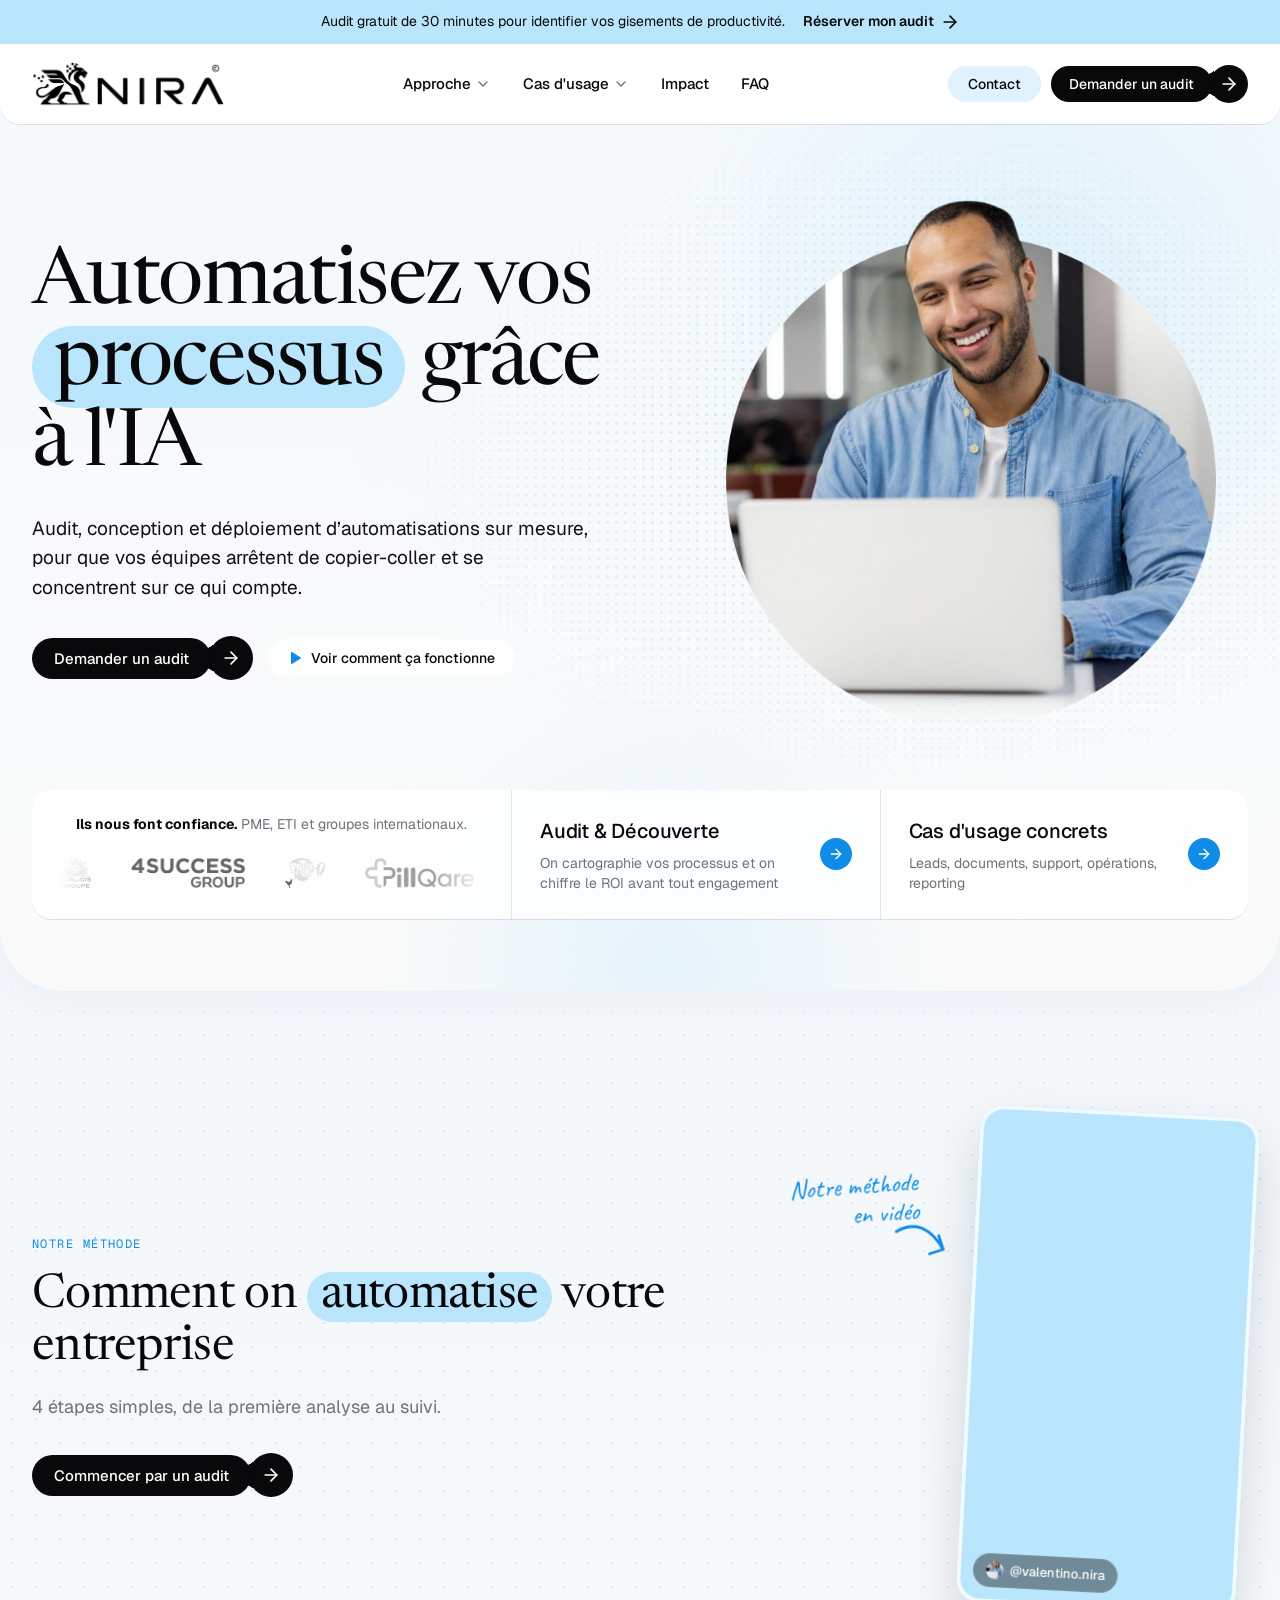
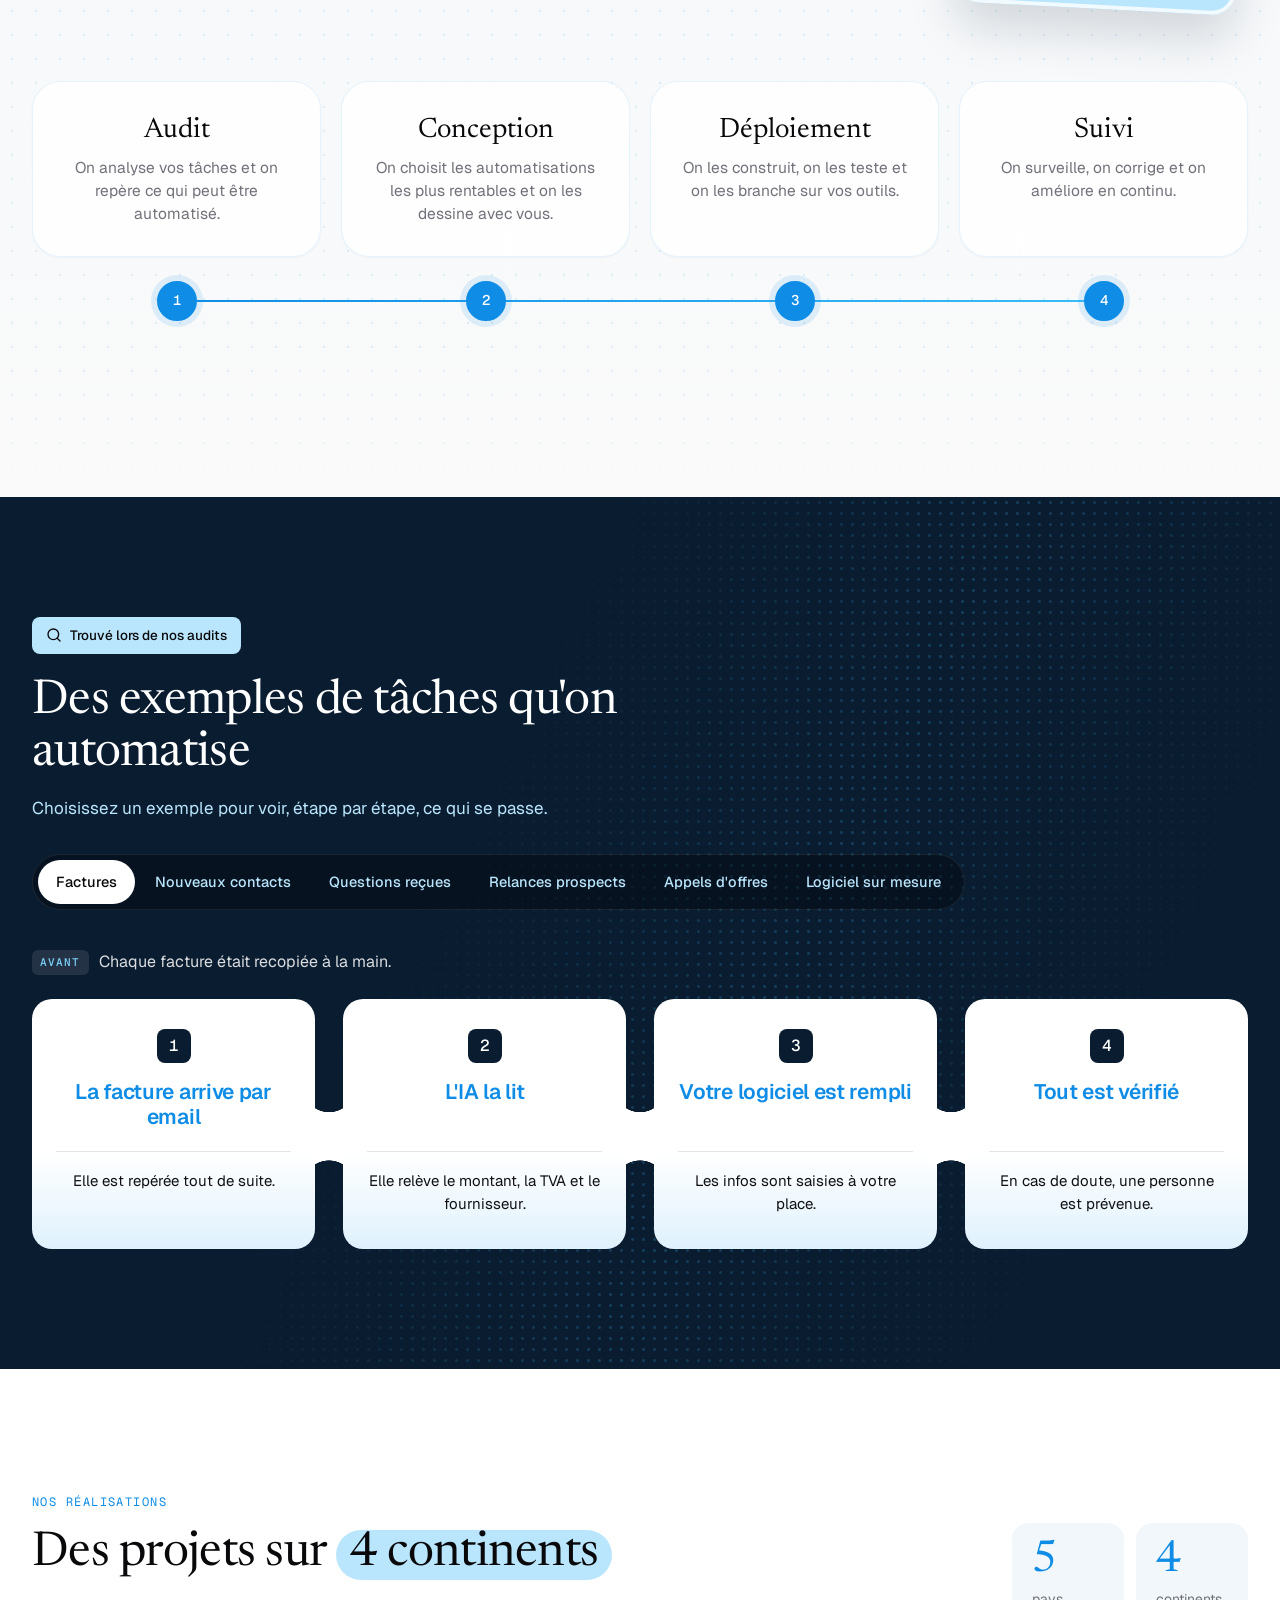
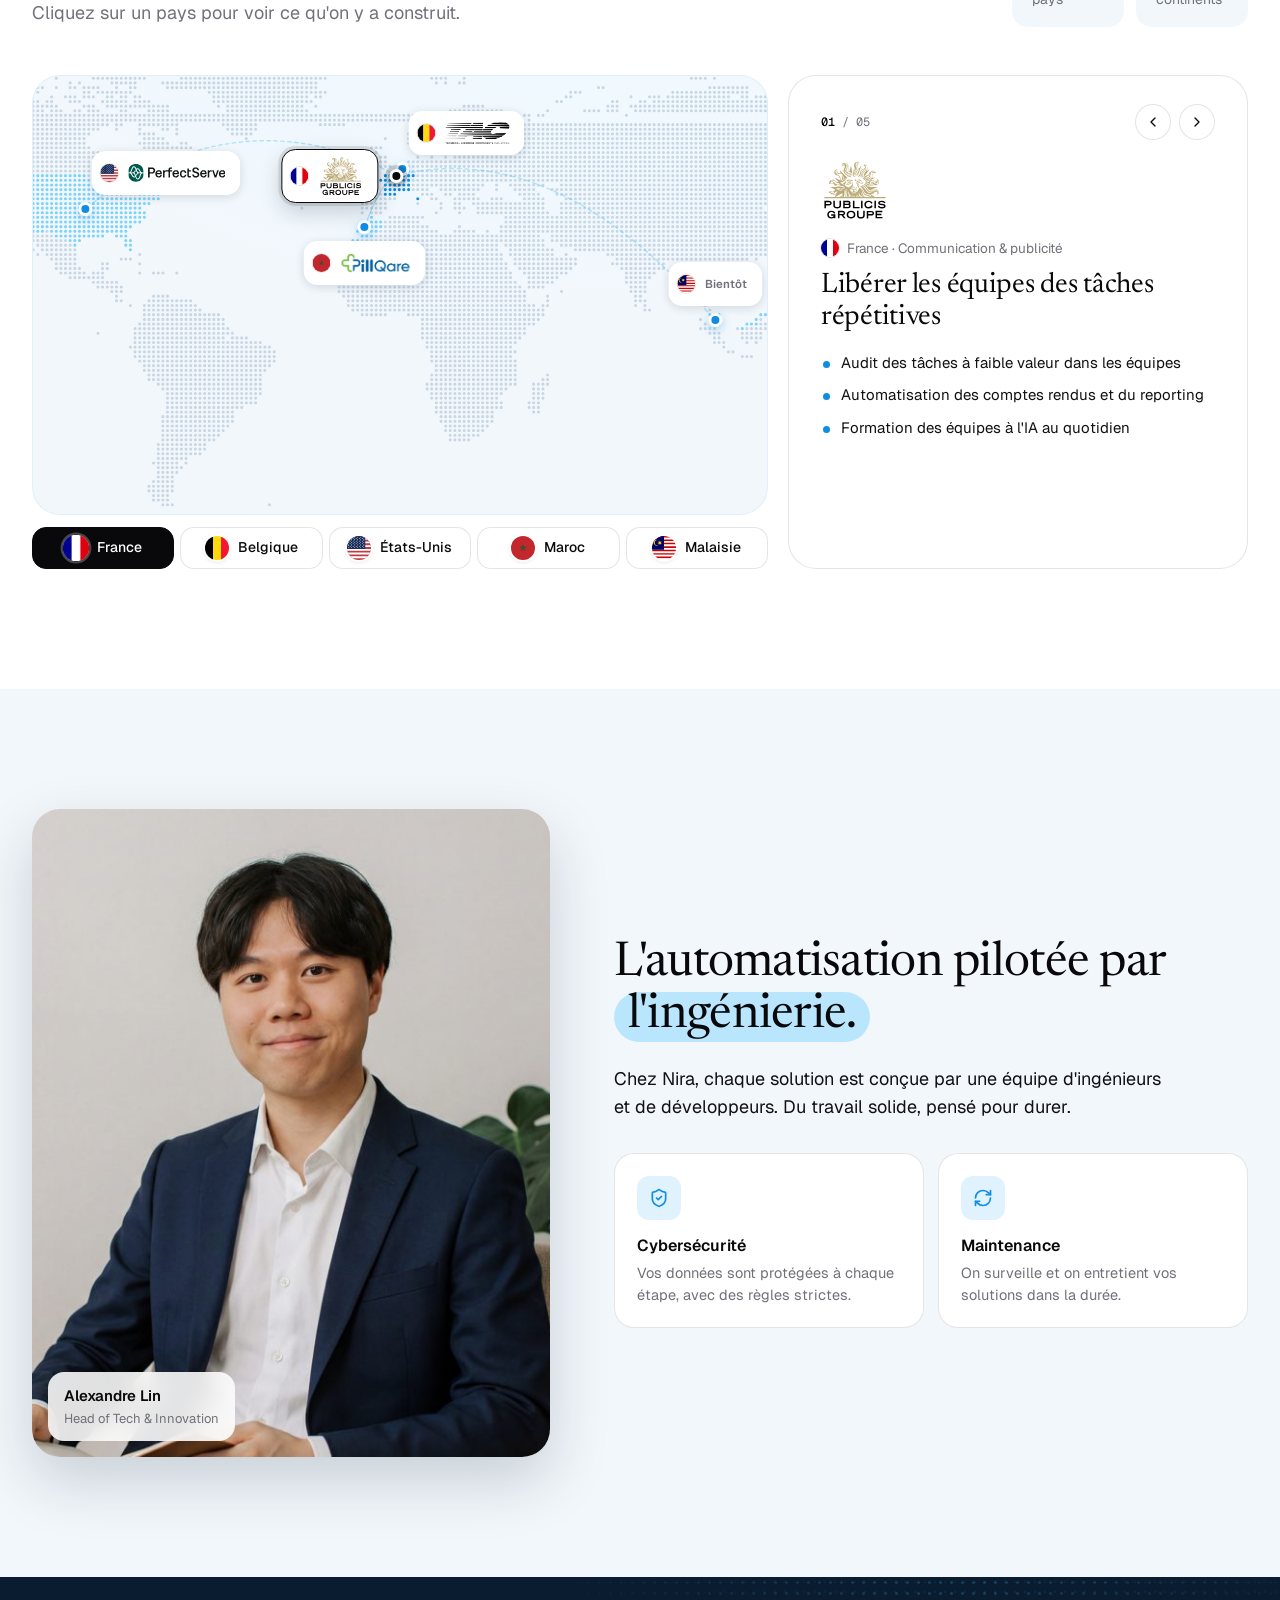
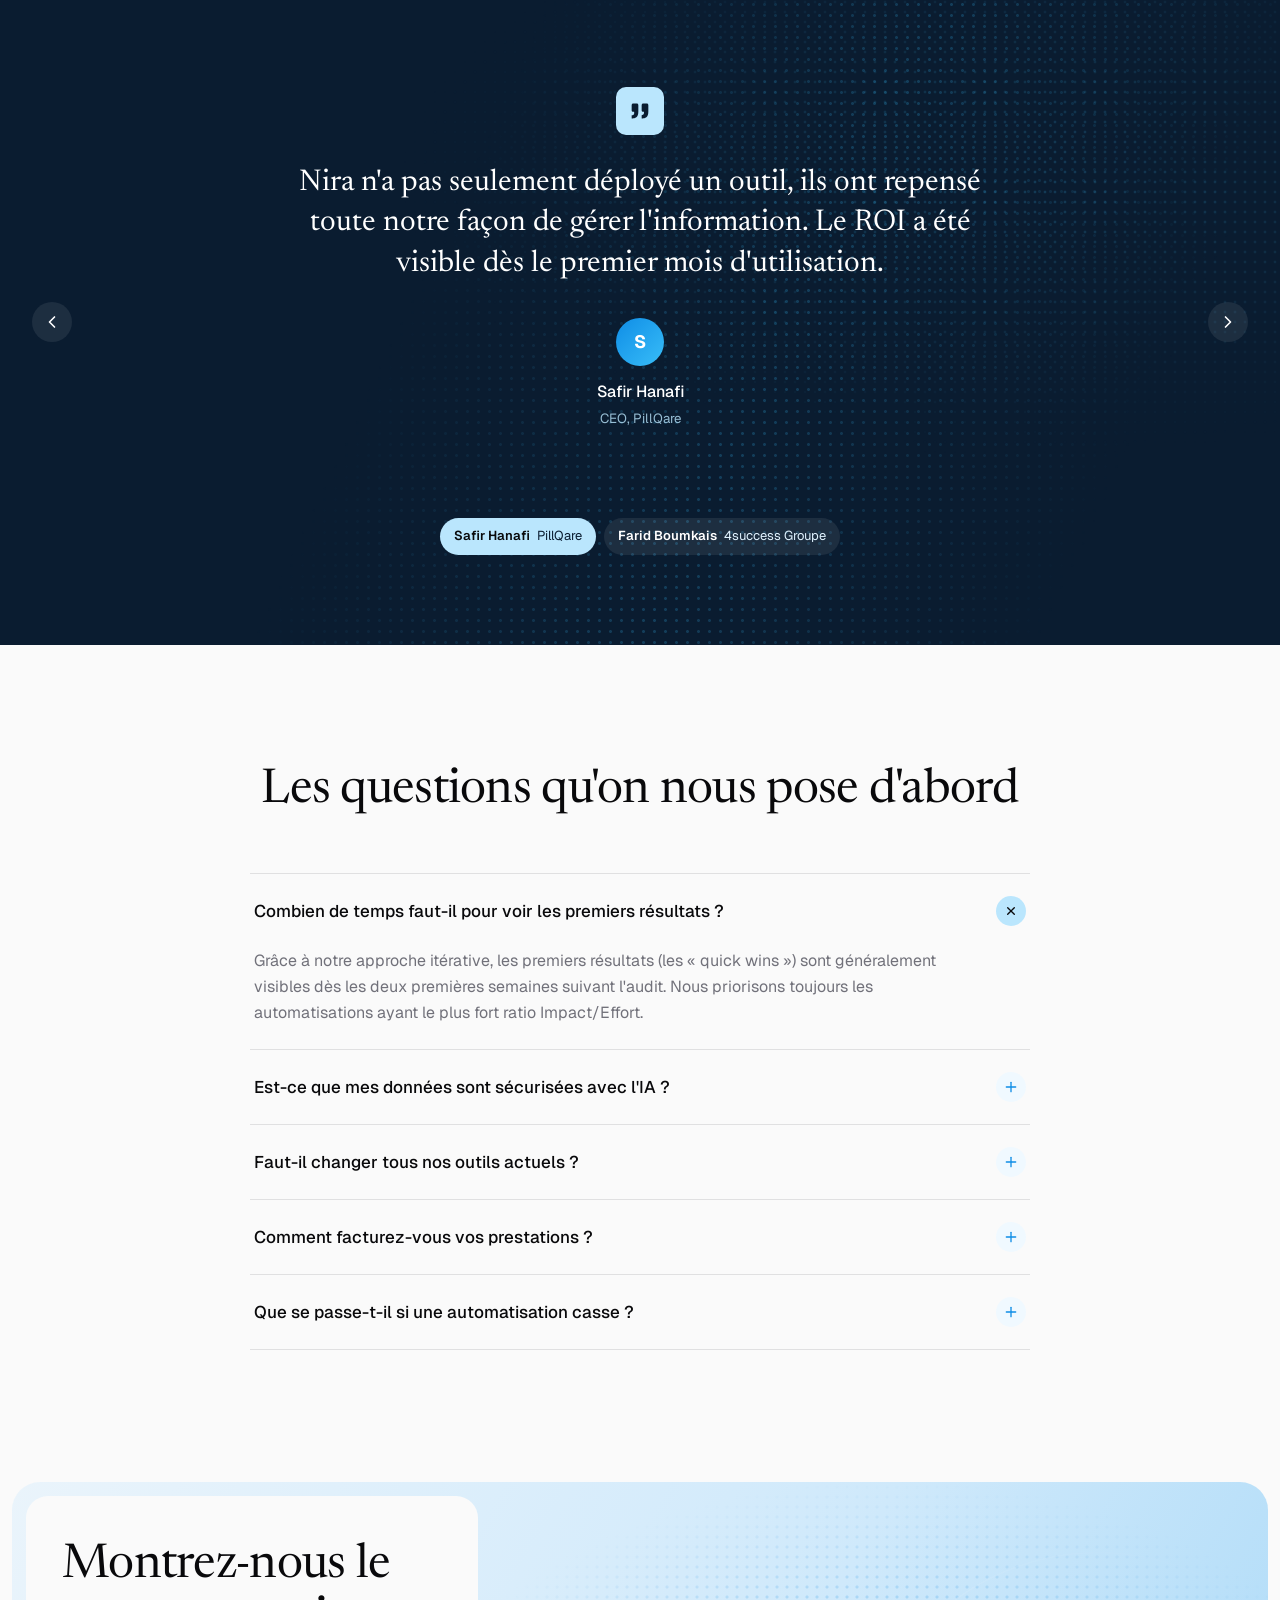
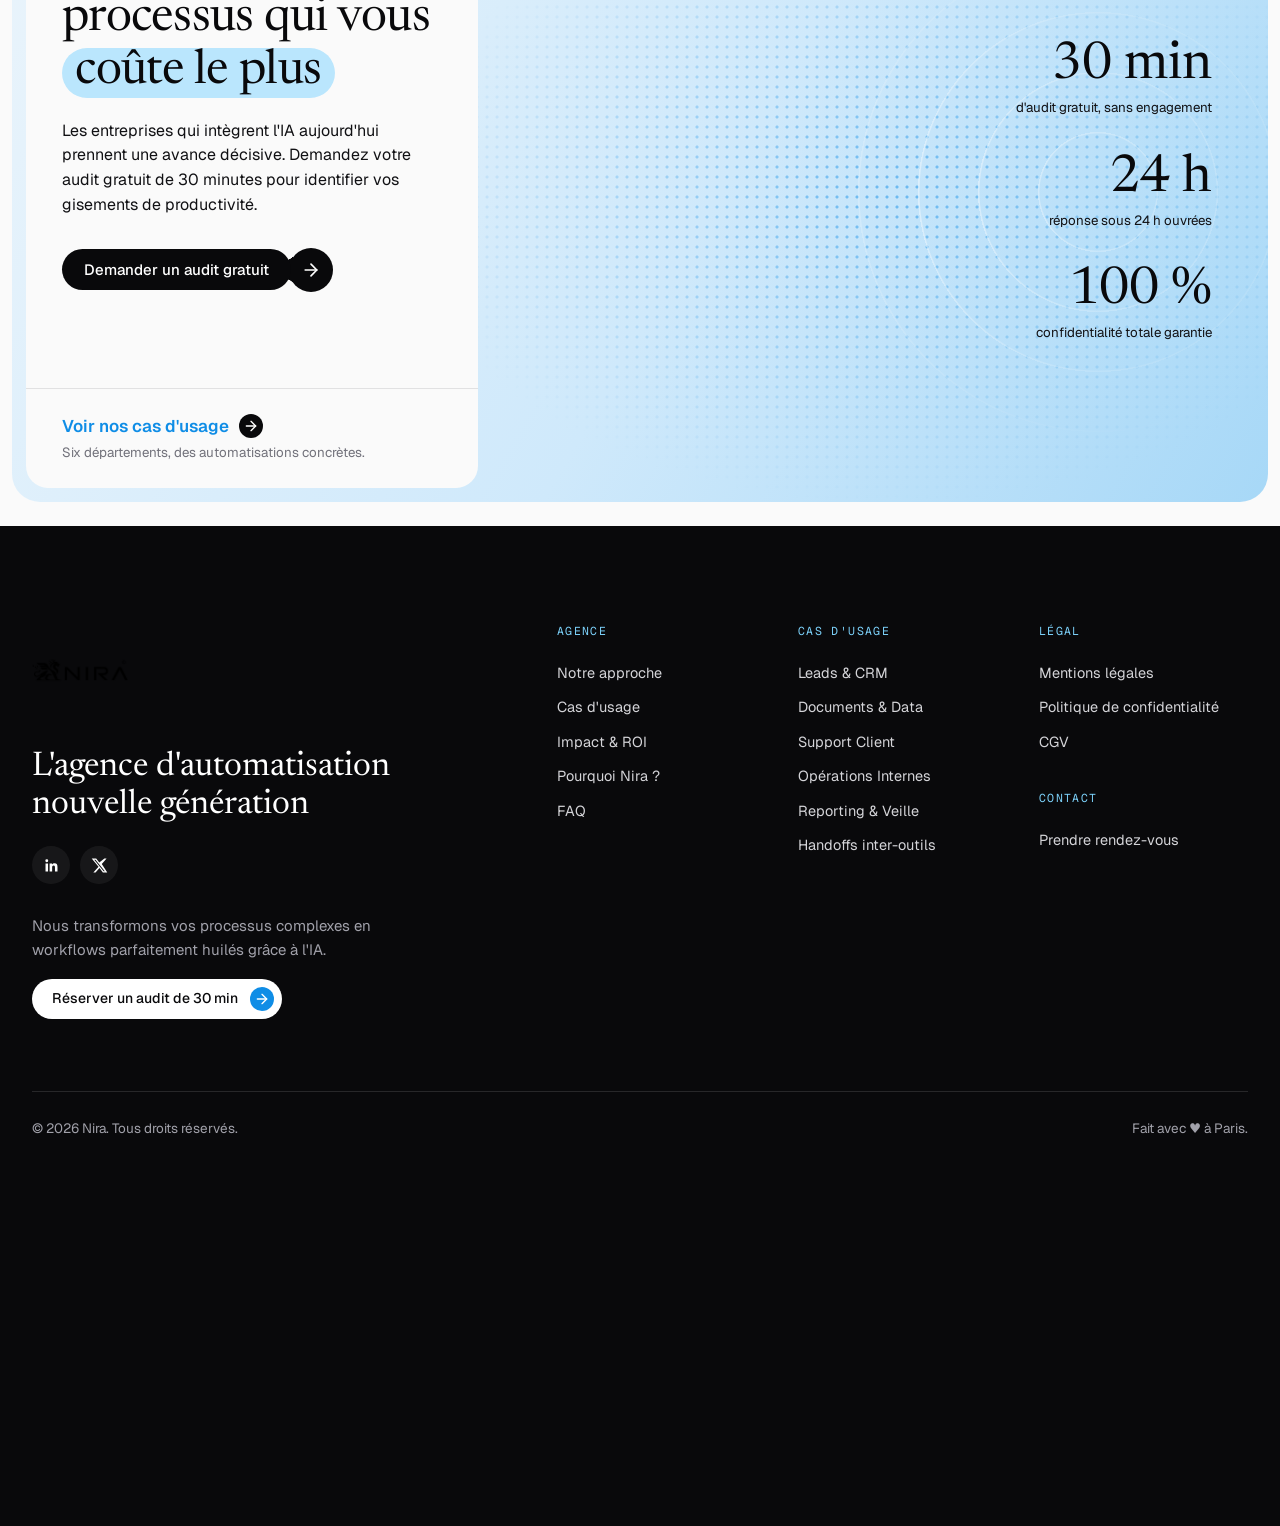
==== index.html @ a29862d9 "Site Nira Consulting : nouvelle version" ====
<!doctype html>
<html lang="fr">
<head>
  <meta charset="utf-8" />
  <meta name="viewport" content="width=device-width, initial-scale=1" />
  <title>Nira Consulting | Automatisation &amp; IA</title>
  <meta name="description" content="Audit, conception et déploiement d’automatisations sur mesure pour accélérer la croissance de votre entreprise avec l'Intelligence Artificielle." />
  <meta property="og:title" content="Nira Consulting | Automatisation &amp; IA" />
  <meta property="og:description" content="Audit, conception et déploiement d’automatisations sur mesure." />
  <meta property="og:site_name" content="Nira Consulting" />
  <meta property="og:locale" content="fr_FR" />
  <meta property="og:type" content="website" />
  <link rel="icon" href="assets/icon.svg" type="image/svg+xml" />
  <link rel="preconnect" href="https://fonts.googleapis.com" />
  <link rel="preconnect" href="https://fonts.gstatic.com" crossorigin />
  <link href="https://fonts.googleapis.com/css2?family=Caveat:wght@600&family=Geist:wght@400;500;600;700&family=Geist+Mono:wght@400;500&family=Newsreader:opsz,wght@6..72,400;6..72,500&display=swap" rel="stylesheet" />
  <link rel="stylesheet" href="css/style.css?v=45" />
</head>
<body>

<!-- Icon sprite -->
<svg width="0" height="0" style="position:absolute" aria-hidden="true">
  <defs>
    <symbol id="i-arrow" viewBox="0 0 24 24"><path d="M5 12h14"/><path d="m12 5 7 7-7 7"/></symbol>
    <symbol id="i-play" viewBox="0 0 24 24"><polygon points="7 4 20 12 7 20 7 4" fill="currentColor"/></symbol>
    <symbol id="i-check" viewBox="0 0 24 24"><path d="M20 6 9 17l-5-5"/></symbol>
    <symbol id="i-zap" viewBox="0 0 24 24"><path d="M4 14a1 1 0 0 1-.78-1.63l9.9-10.2a.5.5 0 0 1 .86.46l-1.92 6.02A1 1 0 0 0 13 10h7a1 1 0 0 1 .78 1.63l-9.9 10.2a.5.5 0 0 1-.86-.46l1.92-6.02A1 1 0 0 0 11 14z"/></symbol>
    <symbol id="i-shield" viewBox="0 0 24 24"><path d="M20 13c0 5-3.5 7.5-7.66 8.95a1 1 0 0 1-.67-.01C7.5 20.5 4 18 4 13V6a1 1 0 0 1 1-1c2 0 4.5-1.2 6.24-2.72a1.17 1.17 0 0 1 1.52 0C14.51 3.81 17 5 19 5a1 1 0 0 1 1 1z"/><path d="m9 12 2 2 4-4"/></symbol>
    <symbol id="i-chart" viewBox="0 0 24 24"><path d="M3 3v18h18"/><path d="m19 9-5 5-4-4-3 3"/></symbol>
    <symbol id="i-mail" viewBox="0 0 24 24"><rect width="20" height="16" x="2" y="4" rx="2"/><path d="m22 7-8.97 5.7a1.94 1.94 0 0 1-2.06 0L2 7"/></symbol>
    <symbol id="i-sparkles" viewBox="0 0 24 24"><path d="M9.937 15.5A2 2 0 0 0 8.5 14.063l-6.135-1.582a.5.5 0 0 1 0-.962L8.5 9.936A2 2 0 0 0 9.937 8.5l1.582-6.135a.5.5 0 0 1 .963 0L14.063 8.5A2 2 0 0 0 15.5 9.937l6.135 1.581a.5.5 0 0 1 0 .964L15.5 14.063a2 2 0 0 0-1.437 1.437l-1.582 6.135a.5.5 0 0 1-.963 0z"/></symbol>
    <symbol id="i-database" viewBox="0 0 24 24"><ellipse cx="12" cy="5" rx="9" ry="3"/><path d="M3 5V19A9 3 0 0 0 21 19V5"/><path d="M3 12A9 3 0 0 0 21 12"/></symbol>
    <symbol id="i-users" viewBox="0 0 24 24"><path d="M16 21v-2a4 4 0 0 0-4-4H6a4 4 0 0 0-4 4v2"/><circle cx="9" cy="7" r="4"/><path d="M22 21v-2a4 4 0 0 0-3-3.87"/><path d="M16 3.13a4 4 0 0 1 0 7.75"/></symbol>
    <symbol id="i-file" viewBox="0 0 24 24"><path d="M15 2H6a2 2 0 0 0-2 2v16a2 2 0 0 0 2 2h12a2 2 0 0 0 2-2V7Z"/><path d="M14 2v4a2 2 0 0 0 2 2h4"/><path d="M10 9H8"/><path d="M16 13H8"/><path d="M16 17H8"/></symbol>
    <symbol id="i-headset" viewBox="0 0 24 24"><path d="M3 11h3a2 2 0 0 1 2 2v3a2 2 0 0 1-2 2H5a2 2 0 0 1-2-2v-5Zm0 0a9 9 0 1 1 18 0m0 0v5a2 2 0 0 1-2 2h-1a2 2 0 0 1-2-2v-3a2 2 0 0 1 2-2h3Z"/><path d="M21 16v2a4 4 0 0 1-4 4h-5"/></symbol>
    <symbol id="i-workflow" viewBox="0 0 24 24"><rect width="8" height="8" x="3" y="3" rx="2"/><path d="M7 11v4a2 2 0 0 0 2 2h4"/><rect width="8" height="8" x="13" y="13" rx="2"/></symbol>
    <symbol id="i-bars" viewBox="0 0 24 24"><path d="M3 3v18h18"/><path d="M18 17V9"/><path d="M13 17V5"/><path d="M8 17v-3"/></symbol>
    <symbol id="i-link" viewBox="0 0 24 24"><path d="M10 13a5 5 0 0 0 7.54.54l3-3a5 5 0 0 0-7.07-7.07l-1.72 1.71"/><path d="M14 11a5 5 0 0 0-7.54-.54l-3 3a5 5 0 0 0 7.07 7.07l1.71-1.71"/></symbol>
    <symbol id="i-bell" viewBox="0 0 24 24"><path d="M6 8a6 6 0 0 1 12 0c0 7 3 9 3 9H3s3-2 3-9"/><path d="M10.3 21a1.94 1.94 0 0 0 3.4 0"/></symbol>
    <symbol id="i-plus" viewBox="0 0 24 24"><path d="M5 12h14"/><path d="M12 5v14"/></symbol>
    <symbol id="i-minus" viewBox="0 0 24 24"><path d="M5 12h14"/></symbol>
    <symbol id="i-globe" viewBox="0 0 24 24"><circle cx="12" cy="12" r="10"/><path d="M12 2a14.5 14.5 0 0 0 0 20 14.5 14.5 0 0 0 0-20"/><path d="M2 12h20"/></symbol>
    <symbol id="i-down" viewBox="0 0 24 24"><path d="m6 9 6 6 6-6"/></symbol>
    <symbol id="i-left" viewBox="0 0 24 24"><path d="m15 18-6-6 6-6"/></symbol>
    <symbol id="i-right" viewBox="0 0 24 24"><path d="m9 18 6-6-6-6"/></symbol>
    <symbol id="i-menu" viewBox="0 0 24 24"><path d="M4 7h16M4 12h16M4 17h16"/></symbol>
    <symbol id="i-close" viewBox="0 0 24 24"><path d="M18 6 6 18M6 6l12 12"/></symbol>
    <symbol id="i-clock" viewBox="0 0 24 24"><circle cx="12" cy="12" r="10"/><path d="M12 6v6l4 2"/></symbol>
    <symbol id="i-lock" viewBox="0 0 24 24"><rect width="18" height="11" x="3" y="11" rx="2"/><path d="M7 11V7a5 5 0 0 1 10 0v4"/></symbol>
    <symbol id="i-search" viewBox="0 0 24 24"><circle cx="11" cy="11" r="8"/><path d="m21 21-4.3-4.3"/></symbol>
    <symbol id="i-target" viewBox="0 0 24 24"><circle cx="12" cy="12" r="10"/><circle cx="12" cy="12" r="6"/><circle cx="12" cy="12" r="2"/></symbol>
    <symbol id="i-cpu" viewBox="0 0 24 24"><rect width="16" height="16" x="4" y="4" rx="2"/><rect width="6" height="6" x="9" y="9" rx="1"/><path d="M15 2v2M15 20v2M2 15h2M2 9h2M20 15h2M20 9h2M9 2v2M9 20v2"/></symbol>
    <symbol id="i-activity" viewBox="0 0 24 24"><path d="M22 12h-4l-3 9L9 3l-3 9H2"/></symbol>
    <symbol id="i-calendar" viewBox="0 0 24 24"><rect width="18" height="18" x="3" y="4" rx="2"/><path d="M16 2v4M8 2v4M3 10h18"/></symbol>
    <symbol id="i-refresh" viewBox="0 0 24 24"><path d="M3 12a9 9 0 0 1 9-9 9.75 9.75 0 0 1 6.74 2.74L21 8"/><path d="M21 3v5h-5"/><path d="M21 12a9 9 0 0 1-9 9 9.75 9.75 0 0 1-6.74-2.74L3 16"/><path d="M8 16H3v5"/></symbol>
    <symbol id="i-quote" viewBox="0 0 24 24"><path d="M3 21c3 0 7-1 7-8V5c0-1.25-.756-2.017-2-2H4c-1.25 0-2 .75-2 1.972V11c0 1.25.75 2 2 2 1 0 1 0 1 1v1c0 1-1 2-2 2s-1 .008-1 1.031V20c0 1 0 1 1 1z"/><path d="M15 21c3 0 7-1 7-8V5c0-1.25-.757-2.017-2-2h-4c-1.25 0-2 .75-2 1.972V11c0 1.25.75 2 2 2h.75c0 2.25.25 4-2.75 4v3c0 1 0 1 1 1z"/></symbol>
    <symbol id="i-linkedin" viewBox="0 0 24 24"><path fill="currentColor" stroke="none" d="M20.45 20.45h-3.55v-5.57c0-1.33-.03-3.04-1.85-3.04-1.85 0-2.14 1.45-2.14 2.94v5.67H9.35V9h3.41v1.56h.05c.48-.9 1.64-1.85 3.37-1.85 3.6 0 4.27 2.37 4.27 5.46v6.28zM5.34 7.43a2.06 2.06 0 1 1 0-4.12 2.06 2.06 0 0 1 0 4.12zM7.12 20.45H3.56V9h3.56v11.45z"/></symbol>
    <symbol id="i-x" viewBox="0 0 24 24"><path fill="currentColor" stroke="none" d="M18.9 2H22l-6.8 7.8L23 22h-6.2l-4.8-6.3L6.4 22H3.3l7.3-8.3L1 2h6.3l4.4 5.8zm-1.1 18h1.7L6.3 3.9H4.5z"/></symbol>
  </defs>
</svg>

<a class="skip" href="#main">Aller au contenu</a>

<!-- ============ PROMO BAR ============ -->
<div class="promo">
  <p>Audit gratuit de 30 minutes pour identifier vos gisements de productivité.</p>
  <a href="https://calendly.com/valentino-nira-ia/30min" target="_blank" rel="noopener">Réserver mon audit <svg class="ic"><use href="#i-arrow"/></svg></a>
</div>

<!-- ============ NAV ============ -->
<header class="nav" id="nav">
  <div class="container nav__inner">
    <a class="logo" href="#" aria-label="Nira, accueil">
      <img src="assets/logo.png?v=2" alt="Nira" class="logo__img" height="48" />
    </a>

    <nav class="nav__links" aria-label="Navigation principale">
      <div class="dd">
        <button class="nav__link dd__trigger" aria-expanded="false" aria-controls="dd-approche">Approche <svg class="ic ic--sm"><use href="#i-down"/></svg></button>
        <div class="dd__panel" id="dd-approche">
          <div class="dd__grid dd__grid--2">
            <a class="dd__item" href="#approche"><span class="dd__icon"><svg class="ic"><use href="#i-search"/></svg></span><span><strong>01. Audit &amp; Découverte</strong><small>Cartographie de vos processus actuels</small></span></a>
            <a class="dd__item" href="#approche"><span class="dd__icon"><svg class="ic"><use href="#i-workflow"/></svg></span><span><strong>02. Conception</strong><small>Priorisation impact/effort et architecture</small></span></a>
            <a class="dd__item" href="#approche"><span class="dd__icon"><svg class="ic"><use href="#i-zap"/></svg></span><span><strong>03. Déploiement</strong><small>Tests, formation et mise en production</small></span></a>
            <a class="dd__item" href="#approche"><span class="dd__icon"><svg class="ic"><use href="#i-activity"/></svg></span><span><strong>04. Suivi &amp; Optimisation</strong><small>Monitoring continu et ajustements</small></span></a>
          </div>
        </div>
      </div>
      <div class="dd">
        <button class="nav__link dd__trigger" aria-expanded="false" aria-controls="dd-cas">Cas d'usage <svg class="ic ic--sm"><use href="#i-down"/></svg></button>
        <div class="dd__panel dd__panel--wide" id="dd-cas">
          <div class="dd__grid dd__grid--2">
            <a class="dd__item" href="#uc-leads"><span class="dd__icon"><svg class="ic"><use href="#i-users"/></svg></span><span><strong>Leads &amp; CRM</strong><small>Enrichissement et qualification par IA</small></span></a>
            <a class="dd__item" href="#uc-docs"><span class="dd__icon"><svg class="ic"><use href="#i-file"/></svg></span><span><strong>Documents &amp; Data</strong><small>Extraction depuis PDF, factures, contrats</small></span></a>
            <a class="dd__item" href="#uc-support"><span class="dd__icon"><svg class="ic"><use href="#i-headset"/></svg></span><span><strong>Support Client</strong><small>Qualification des tickets et escalade</small></span></a>
            <a class="dd__item" href="#uc-ops"><span class="dd__icon"><svg class="ic"><use href="#i-workflow"/></svg></span><span><strong>Opérations Internes</strong><small>Onboarding, congés, synchronisation</small></span></a>
            <a class="dd__item" href="#uc-reporting"><span class="dd__icon"><svg class="ic"><use href="#i-bars"/></svg></span><span><strong>Reporting &amp; Veille</strong><small>Rapports consolidés et alertes KPI</small></span></a>
            <a class="dd__item" href="#uc-handoffs"><span class="dd__icon"><svg class="ic"><use href="#i-link"/></svg></span><span><strong>Handoffs inter-outils</strong><small>La glu entre vos logiciels</small></span></a>
          </div>
          <a class="dd__feature js-open-video" href="#video-modal">
            <span class="dd__feature-tag">Anatomie d'une automatisation</span>
            <strong>Voyez comment un email devient une ligne dans votre ERP</strong>
            <span class="dd__feature-link">Voir comment ça fonctionne <svg class="ic ic--sm"><use href="#i-arrow"/></svg></span>
          </a>
        </div>
      </div>
      <a class="nav__link" href="#impact">Impact</a>
      <a class="nav__link" href="#faq">FAQ</a>
    </nav>

    <div class="nav__actions">
      <a class="pill pill--soft" href="#contact">Contact</a>
      <a class="btn btn--sm" href="https://calendly.com/valentino-nira-ia/30min" target="_blank" rel="noopener"><span class="btn__label">Demander un audit</span><span class="btn__arrow"><svg class="ic"><use href="#i-arrow"/></svg></span></a>
      <button class="nav__burger" aria-label="Ouvrir le menu" aria-expanded="false" aria-controls="mobile-menu"><svg class="ic"><use href="#i-menu"/></svg></button>
    </div>
  </div>

  <div class="mobile" id="mobile-menu" hidden>
    <a href="#approche">Approche</a>
    <a href="#cas-d-usage">Cas d'usage</a>
    <a href="#impact">Impact</a>
    <a href="#faq">FAQ</a>
    <a href="#contact">Contact</a>
    <a class="btn" href="https://calendly.com/valentino-nira-ia/30min" target="_blank" rel="noopener"><span class="btn__label">Demander un audit</span><span class="btn__arrow"><svg class="ic"><use href="#i-arrow"/></svg></span></a>
  </div>
</header>

<main id="main">

<!-- ============ HERO ============ -->
<section class="hero">
  <div class="hero__field" aria-hidden="true"></div>
  <div class="container hero__grid">
    <div class="hero__copy reveal">
      <h1 class="display">Automatisez vos <span class="hl">processus</span> grâce à l'IA</h1>
      <p class="hero__lead">Audit, conception et déploiement d’automatisations sur mesure, pour que vos équipes arrêtent de copier-coller et se concentrent sur ce qui compte.</p>
      <div class="hero__ctas">
        <a class="btn" href="https://calendly.com/valentino-nira-ia/30min" target="_blank" rel="noopener"><span class="btn__label">Demander un audit</span><span class="btn__arrow"><svg class="ic"><use href="#i-arrow"/></svg></span></a>
        <button type="button" class="pill pill--ghost js-open-video" aria-haspopup="dialog" aria-controls="video-modal"><svg class="ic ic--sm"><use href="#i-play"/></svg> Voir comment ça fonctionne</button>
      </div>

    </div>

    <div class="hero__visual reveal" aria-hidden="true">
      <div class="hero__disc">
        <img src="assets/hero-portrait-crop-fade-1200.png?v=4" alt="Collaborateur Nira utilisant l'IA" width="1200" height="1288" />
      </div>
    </div>
  </div>

  <!-- Trust bar -->
  <div class="container">
    <div class="trust reveal">
      <div class="trust__logos">
        <p><strong>Ils nous font confiance.</strong> PME, ETI et groupes internationaux.</p>
        <div class="marquee" aria-label="Logos clients">
          <div class="marquee__track">
            <img src="assets/logos/1.png" alt="Publicis Groupe" /><img src="assets/logos/2.png" alt="4Success Group" /><img src="assets/logos/3.png" alt="Pathé" /><img src="assets/logos/4.png" alt="PillQare" /><img src="assets/logos/5.png" alt="Magenty" /><img src="assets/logos/baxter.png" alt="Baxter" /><img src="assets/logos/gss.png" alt="GSS" /><img src="assets/logos/tac.png" alt="TAC Industries" />
            <img src="assets/logos/1.png" alt="" aria-hidden="true" /><img src="assets/logos/2.png" alt="" aria-hidden="true" /><img src="assets/logos/3.png" alt="" aria-hidden="true" /><img src="assets/logos/4.png" alt="" aria-hidden="true" /><img src="assets/logos/5.png" alt="" aria-hidden="true" /><img src="assets/logos/baxter.png" alt="" aria-hidden="true" /><img src="assets/logos/gss.png" alt="" aria-hidden="true" /><img src="assets/logos/tac.png" alt="" aria-hidden="true" />
          </div>
        </div>
      </div>
      <a class="trust__card" href="#approche">
        <span><strong>Audit &amp; Découverte</strong><small>On cartographie vos processus et on chiffre le ROI avant tout engagement</small></span>
        <span class="round"><svg class="ic ic--sm"><use href="#i-arrow"/></svg></span>
      </a>
      <a class="trust__card" href="#cas-d-usage">
        <span><strong>Cas d'usage concrets</strong><small>Leads, documents, support, opérations, reporting</small></span>
        <span class="round"><svg class="ic ic--sm"><use href="#i-arrow"/></svg></span>
      </a>
    </div>
  </div>
</section>

<!-- ============ MÉTHODOLOGIE ============ -->
<section class="section method" id="approche" aria-labelledby="method-title">
  <div class="container">
    <div class="method__top reveal">
      <div class="method__head">
        <span class="eyebrow">Notre méthode</span>
        <h2 class="h2" id="method-title">Comment on <span class="hl">automatise</span> votre entreprise</h2>
        <p class="lead">4 étapes simples, de la première analyse au suivi.</p>
        <div class="method__cta">
          <a class="btn" href="https://calendly.com/valentino-nira-ia/30min" target="_blank" rel="noopener">
            <span class="btn__label">Commencer par un audit</span>
            <span class="btn__arrow"><svg class="ic"><use href="#i-arrow"/></svg></span>
          </a>
        </div>
      </div>
      <div class="method__social">
        <div class="social-reel-wrapper">
          <button type="button" class="social-reel js-open-video" aria-haspopup="dialog" aria-controls="video-modal-method">
            <video src="assets/methodologie-video.mp4" autoplay loop muted playsinline class="social-reel__vid"></video>
            
            <div class="social-reel__overlay">
              <div class="social-reel__play"><svg class="ic"><use href="#i-play"/></svg></div>
            </div>

            <div class="social-reel__ui">
              <div class="social-reel__badge">@valentino.nira</div>
            </div>
          </button>
          <div class="social-reel__annotation" aria-hidden="true">
            <span class="hand-text">Notre méthode en vidéo</span>
            <svg class="hand-arrow" viewBox="0 0 100 100" fill="none" stroke="currentColor" stroke-width="4" stroke-linecap="round" stroke-linejoin="round">
              <path d="M20,30 Q60,10 85,60 M65,65 L85,60 L80,40" />
            </svg>
          </div>
        </div>
      </div>
    </div>

    <ol class="method__steps reveal">
      <li class="method__line" aria-hidden="true"></li>
      <li class="phase">
        <span class="phase__node" aria-hidden="true">1</span>
        <div class="phase__card">
          <h3>Audit</h3>
          <p>On analyse vos tâches et on repère ce qui peut être automatisé.</p>
        </div>
      </li>
      <li class="phase">
        <span class="phase__node" aria-hidden="true">2</span>
        <div class="phase__card">
          <h3>Conception</h3>
          <p>On choisit les automatisations les plus rentables et on les dessine avec vous.</p>
        </div>
      </li>
      <li class="phase">
        <span class="phase__node" aria-hidden="true">3</span>
        <div class="phase__card">
          <h3>Déploiement</h3>
          <p>On les construit, on les teste et on les branche sur vos outils.</p>
        </div>
      </li>
      <li class="phase">
        <span class="phase__node" aria-hidden="true">4</span>
        <div class="phase__card">
          <h3>Suivi</h3>
          <p>On surveille, on corrige et on améliore en continu.</p>
        </div>
      </li>
    </ol>
  </div>
</section>

<!-- ============ EXEMPLES D'AUTOMATISATIONS (dark, onglets) ============ -->
<section class="section section--deep" id="comment">
  <div class="container">
    <div class="how__head">
      <div>
        <span class="badge-strip"><svg class="ic ic--sm"><use href="#i-search"/></svg> Trouvé lors de nos audits</span>
        <h2 class="h2 h2--light">Des exemples de tâches qu'on automatise</h2>
        <p class="how__lead">Choisissez un exemple pour voir, étape par étape, ce qui se passe.</p>
      </div>
      <div class="tabs" role="tablist" aria-label="Exemples d'automatisations">
        <button class="tab is-active" role="tab" aria-selected="true" data-tab="0">Factures</button>
        <button class="tab" role="tab" aria-selected="false" data-tab="1">Nouveaux contacts</button>
        <button class="tab" role="tab" aria-selected="false" data-tab="2">Questions reçues</button>
        <button class="tab" role="tab" aria-selected="false" data-tab="3">Relances prospects</button>
        <button class="tab" role="tab" aria-selected="false" data-tab="4">Appels d'offres</button>
        <button class="tab" role="tab" aria-selected="false" data-tab="5">Logiciel sur mesure</button>
      </div>
    </div>

    <p class="how__before" id="how-before"><b>Avant</b> Chaque facture était recopiée à la main.</p>
    <div class="steps" data-panel="0">
      <article class="step"><span class="step__n">1</span><h3>La facture arrive par email</h3><p>Elle est repérée tout de suite.</p></article>
      <article class="step"><span class="step__n">2</span><h3>L'IA la lit</h3><p>Elle relève le montant, la TVA et le fournisseur.</p></article>
      <article class="step"><span class="step__n">3</span><h3>Votre logiciel est rempli</h3><p>Les infos sont saisies à votre place.</p></article>
      <article class="step"><span class="step__n">4</span><h3>Tout est vérifié</h3><p>En cas de doute, une personne est prévenue.</p></article>
    </div>
    <div class="steps" data-panel="1" hidden>
      <article class="step"><span class="step__n">1</span><h3>Quelqu'un remplit votre formulaire</h3><p>Sa demande arrive tout de suite.</p></article>
      <article class="step"><span class="step__n">2</span><h3>L'IA la trie</h3><p>Elle repère les demandes les plus importantes.</p></article>
      <article class="step"><span class="step__n">3</span><h3>Le bon commercial est prévenu</h3><p>Avec toutes les infos pour rappeler vite.</p></article>
      <article class="step"><span class="step__n">4</span><h3>Votre fichier est à jour</h3><p>Aucun contact ne se perd.</p></article>
    </div>
    <div class="steps" data-panel="2" hidden>
      <article class="step"><span class="step__n">1</span><h3>Une question arrive</h3><p>Email, chat ou formulaire : tout arrive au même endroit.</p></article>
      <article class="step"><span class="step__n">2</span><h3>L'IA la classe</h3><p>Elle repère le sujet et l'urgence.</p></article>
      <article class="step"><span class="step__n">3</span><h3>Une réponse est proposée</h3><p>Votre équipe la valide en un clic.</p></article>
      <article class="step"><span class="step__n">4</span><h3>Les cas difficiles remontent</h3><p>À la bonne personne, sans oubli.</p></article>
    </div>
    <div class="steps" data-panel="3" hidden>
      <article class="step"><span class="step__n">1</span><h3>Un devis est envoyé</h3><p>Le suivi démarre tout seul.</p></article>
      <article class="step"><span class="step__n">2</span><h3>Pas de réponse ?</h3><p>Une relance personnalisée part au bon moment.</p></article>
      <article class="step"><span class="step__n">3</span><h3>L'IA lit les réponses</h3><p>Elle repère qui est vraiment intéressé.</p></article>
      <article class="step"><span class="step__n">4</span><h3>Le commercial reprend la main</h3><p>Il appelle les bonnes personnes, au bon moment.</p></article>
    </div>
    <div class="steps" data-panel="4" hidden>
      <article class="step"><span class="step__n">1</span><h3>L'appel d'offres arrive</h3><p>L'IA lit tout le cahier des charges.</p></article>
      <article class="step"><span class="step__n">2</span><h3>Les points clés sont relevés</h3><p>Délais, critères et documents à fournir.</p></article>
      <article class="step"><span class="step__n">3</span><h3>Un premier jet est rédigé</h3><p>À partir de vos anciennes réponses.</p></article>
      <article class="step"><span class="step__n">4</span><h3>Votre équipe relit et valide</h3><p>Elle garde toujours le dernier mot.</p></article>
    </div>
    <div class="steps" data-panel="5" hidden>
      <article class="step"><span class="step__n">1</span><h3>On fait le tour de vos outils</h3><p>Et des infos éparpillées entre eux.</p></article>
      <article class="step"><span class="step__n">2</span><h3>On crée votre logiciel</h3><p>Simple, pensé pour votre métier.</p></article>
      <article class="step"><span class="step__n">3</span><h3>Tout est au même endroit</h3><p>Contacts, documents, suivi : un seul écran.</p></article>
      <article class="step"><span class="step__n">4</span><h3>L'IA vous assiste</h3><p>Elle remplit, trie et vous prévient.</p></article>
    </div>
  </div>
</section>

<!-- ============ RÉALISATIONS DANS LE MONDE (carte) ============ -->
<section class="section geo" id="realisations" aria-labelledby="geo-title">
  <div class="container">
    <div class="geo__head reveal">
      <div>
        <span class="eyebrow">Nos réalisations</span>
        <h2 class="h2" id="geo-title">Des projets sur <span class="hl">4 continents</span></h2>
        <p class="lead">Cliquez sur un pays pour voir ce qu'on y a construit.</p>
      </div>
      <dl class="geo__stats">
        <div><dt>5</dt><dd>pays</dd></div>
        <div><dt>4</dt><dd>continents</dd></div>
      </dl>
    </div>

    <div class="geo__layout">
      <div class="geo__left">
      <div class="geo__stage reveal">
        <div class="geo__map">
          <div class="geo__canvas">
            <svg class="geo__svg" viewBox="0 0 1000 380.6" aria-hidden="true">
              <path class="geo__dots" d="M183.3 2.0h0M215.5 2.0h0M219.5 2.0h0M223.5 2.0h0M227.6 2.0h0M231.6 2.0h0M235.6 2.0h0M239.7 2.0h0M243.7 2.0h0M247.7 2.0h0M251.7 2.0h0M255.8 2.0h0M259.8 2.0h0M292.0 2.0h0M296.0 2.0h0M300.1 2.0h0M304.1 2.0h0M308.1 2.0h0M312.2 2.0h0M316.2 2.0h0M320.2 2.0h0M324.2 2.0h0M328.3 2.0h0M332.3 2.0h0M336.3 2.0h0M340.3 2.0h0M344.4 2.0h0M348.4 2.0h0M352.4 2.0h0M356.5 2.0h0M360.5 2.0h0M364.5 2.0h0M368.5 2.0h0M372.6 2.0h0M376.6 2.0h0M380.6 2.0h0M384.7 2.0h0M388.7 2.0h0M392.7 2.0h0M396.7 2.0h0M400.8 2.0h0M404.8 2.0h0M408.8 2.0h0M412.8 2.0h0M416.9 2.0h0M509.5 2.0h0M513.5 2.0h0M517.6 2.0h0M521.6 2.0h0M537.7 2.0h0M735.1 2.0h0M739.1 2.0h0M743.1 2.0h0M747.2 2.0h0M755.2 2.0h0M155.1 6.0h0M159.1 6.0h0M163.1 6.0h0M195.3 6.0h0M203.4 6.0h0M231.6 6.0h0M235.6 6.0h0M239.7 6.0h0M243.7 6.0h0M247.7 6.0h0M251.7 6.0h0M275.9 6.0h0M279.9 6.0h0M284.0 6.0h0M288.0 6.0h0M292.0 6.0h0M296.0 6.0h0M300.1 6.0h0M304.1 6.0h0M308.1 6.0h0M312.2 6.0h0M316.2 6.0h0M320.2 6.0h0M324.2 6.0h0M328.3 6.0h0M332.3 6.0h0M336.3 6.0h0M340.3 6.0h0M344.4 6.0h0M348.4 6.0h0M352.4 6.0h0M356.5 6.0h0M360.5 6.0h0M364.5 6.0h0M368.5 6.0h0M372.6 6.0h0M376.6 6.0h0M380.6 6.0h0M384.7 6.0h0M388.7 6.0h0M392.7 6.0h0M396.7 6.0h0M400.8 6.0h0M404.8 6.0h0M408.8 6.0h0M513.5 6.0h0M521.6 6.0h0M533.7 6.0h0M537.7 6.0h0M134.9 10.1h0M139.0 10.1h0M147.0 10.1h0M151.0 10.1h0M155.1 10.1h0M167.2 10.1h0M171.2 10.1h0M183.3 10.1h0M195.3 10.1h0M199.4 10.1h0M207.4 10.1h0M211.5 10.1h0M215.5 10.1h0M219.5 10.1h0M235.6 10.1h0M247.7 10.1h0M251.7 10.1h0M279.9 10.1h0M284.0 10.1h0M288.0 10.1h0M292.0 10.1h0M296.0 10.1h0M300.1 10.1h0M304.1 10.1h0M308.1 10.1h0M312.2 10.1h0M316.2 10.1h0M320.2 10.1h0M324.2 10.1h0M328.3 10.1h0M332.3 10.1h0M336.3 10.1h0M340.3 10.1h0M344.4 10.1h0M348.4 10.1h0M352.4 10.1h0M356.5 10.1h0M360.5 10.1h0M364.5 10.1h0M368.5 10.1h0M372.6 10.1h0M376.6 10.1h0M380.6 10.1h0M384.7 10.1h0M388.7 10.1h0M392.7 10.1h0M396.7 10.1h0M400.8 10.1h0M404.8 10.1h0M408.8 10.1h0M654.5 10.1h0M658.5 10.1h0M751.2 10.1h0M755.2 10.1h0M759.2 10.1h0M763.3 10.1h0M767.3 10.1h0M771.3 10.1h0M775.3 10.1h0M779.4 10.1h0M783.4 10.1h0M159.1 14.1h0M163.1 14.1h0M167.2 14.1h0M207.4 14.1h0M211.5 14.1h0M219.5 14.1h0M223.5 14.1h0M227.6 14.1h0M231.6 14.1h0M235.6 14.1h0M239.7 14.1h0M243.7 14.1h0M247.7 14.1h0M316.2 14.1h0M320.2 14.1h0M324.2 14.1h0M328.3 14.1h0M332.3 14.1h0M336.3 14.1h0M340.3 14.1h0M344.4 14.1h0M348.4 14.1h0M352.4 14.1h0M356.5 14.1h0M360.5 14.1h0M364.5 14.1h0M368.5 14.1h0M372.6 14.1h0M376.6 14.1h0M380.6 14.1h0M384.7 14.1h0M388.7 14.1h0M392.7 14.1h0M396.7 14.1h0M400.8 14.1h0M404.8 14.1h0M408.8 14.1h0M412.8 14.1h0M416.9 14.1h0M630.3 14.1h0M634.4 14.1h0M638.4 14.1h0M719.0 14.1h0M723.0 14.1h0M727.0 14.1h0M731.0 14.1h0M735.1 14.1h0M739.1 14.1h0M743.1 14.1h0M747.2 14.1h0M751.2 14.1h0M755.2 14.1h0M759.2 14.1h0M763.3 14.1h0M767.3 14.1h0M771.3 14.1h0M775.3 14.1h0M779.4 14.1h0M783.4 14.1h0M855.9 14.1h0M859.9 14.1h0M864.0 14.1h0M868.0 14.1h0M884.1 14.1h0M888.1 14.1h0M130.9 18.1h0M134.9 18.1h0M139.0 18.1h0M143.0 18.1h0M147.0 18.1h0M151.0 18.1h0M179.2 18.1h0M191.3 18.1h0M195.3 18.1h0M199.4 18.1h0M207.4 18.1h0M211.5 18.1h0M215.5 18.1h0M227.6 18.1h0M231.6 18.1h0M239.7 18.1h0M243.7 18.1h0M251.7 18.1h0M255.8 18.1h0M320.2 18.1h0M324.2 18.1h0M328.3 18.1h0M332.3 18.1h0M336.3 18.1h0M340.3 18.1h0M344.4 18.1h0M348.4 18.1h0M352.4 18.1h0M356.5 18.1h0M360.5 18.1h0M364.5 18.1h0M368.5 18.1h0M372.6 18.1h0M376.6 18.1h0M380.6 18.1h0M384.7 18.1h0M388.7 18.1h0M392.7 18.1h0M396.7 18.1h0M400.8 18.1h0M408.8 18.1h0M412.8 18.1h0M626.3 18.1h0M630.3 18.1h0M682.7 18.1h0M698.8 18.1h0M702.8 18.1h0M706.9 18.1h0M714.9 18.1h0M719.0 18.1h0M723.0 18.1h0M727.0 18.1h0M731.0 18.1h0M735.1 18.1h0M739.1 18.1h0M743.1 18.1h0M747.2 18.1h0M751.2 18.1h0M755.2 18.1h0M759.2 18.1h0M763.3 18.1h0M767.3 18.1h0M779.4 18.1h0M783.4 18.1h0M791.5 18.1h0M795.5 18.1h0M799.5 18.1h0M815.6 18.1h0M819.7 18.1h0M864.0 18.1h0M868.0 18.1h0M122.8 22.2h0M126.9 22.2h0M130.9 22.2h0M134.9 22.2h0M143.0 22.2h0M147.0 22.2h0M151.0 22.2h0M155.1 22.2h0M159.1 22.2h0M163.1 22.2h0M167.2 22.2h0M175.2 22.2h0M179.2 22.2h0M195.3 22.2h0M199.4 22.2h0M203.4 22.2h0M223.5 22.2h0M227.6 22.2h0M231.6 22.2h0M235.6 22.2h0M239.7 22.2h0M243.7 22.2h0M251.7 22.2h0M255.8 22.2h0M259.8 22.2h0M263.8 22.2h0M320.2 22.2h0M324.2 22.2h0M328.3 22.2h0M332.3 22.2h0M336.3 22.2h0M340.3 22.2h0M344.4 22.2h0M348.4 22.2h0M352.4 22.2h0M356.5 22.2h0M360.5 22.2h0M364.5 22.2h0M368.5 22.2h0M372.6 22.2h0M376.6 22.2h0M380.6 22.2h0M384.7 22.2h0M388.7 22.2h0M392.7 22.2h0M396.7 22.2h0M400.8 22.2h0M404.8 22.2h0M618.3 22.2h0M622.3 22.2h0M666.6 22.2h0M670.6 22.2h0M690.8 22.2h0M694.8 22.2h0M702.8 22.2h0M706.9 22.2h0M710.9 22.2h0M714.9 22.2h0M719.0 22.2h0M723.0 22.2h0M727.0 22.2h0M731.0 22.2h0M735.1 22.2h0M739.1 22.2h0M743.1 22.2h0M747.2 22.2h0M751.2 22.2h0M755.2 22.2h0M759.2 22.2h0M763.3 22.2h0M767.3 22.2h0M771.3 22.2h0M775.3 22.2h0M779.4 22.2h0M783.4 22.2h0M787.4 22.2h0M791.5 22.2h0M795.5 22.2h0M799.5 22.2h0M803.5 22.2h0M807.6 22.2h0M811.6 22.2h0M815.6 22.2h0M819.7 22.2h0M823.7 22.2h0M827.7 22.2h0M864.0 22.2h0M868.0 22.2h0M872.0 22.2h0M876.0 22.2h0M880.1 22.2h0M884.1 22.2h0M888.1 22.2h0M30.2 26.2h0M34.2 26.2h0M38.3 26.2h0M42.3 26.2h0M46.3 26.2h0M159.1 26.2h0M163.1 26.2h0M167.2 26.2h0M171.2 26.2h0M175.2 26.2h0M179.2 26.2h0M183.3 26.2h0M207.4 26.2h0M211.5 26.2h0M215.5 26.2h0M227.6 26.2h0M231.6 26.2h0M235.6 26.2h0M239.7 26.2h0M243.7 26.2h0M247.7 26.2h0M251.7 26.2h0M255.8 26.2h0M259.8 26.2h0M263.8 26.2h0M267.8 26.2h0M271.9 26.2h0M275.9 26.2h0M279.9 26.2h0M324.2 26.2h0M332.3 26.2h0M336.3 26.2h0M340.3 26.2h0M344.4 26.2h0M348.4 26.2h0M352.4 26.2h0M356.5 26.2h0M360.5 26.2h0M364.5 26.2h0M368.5 26.2h0M372.6 26.2h0M376.6 26.2h0M380.6 26.2h0M384.7 26.2h0M388.7 26.2h0M392.7 26.2h0M396.7 26.2h0M408.8 26.2h0M537.7 26.2h0M541.7 26.2h0M545.8 26.2h0M549.8 26.2h0M553.8 26.2h0M662.6 26.2h0M666.6 26.2h0M670.6 26.2h0M682.7 26.2h0M686.7 26.2h0M690.8 26.2h0M694.8 26.2h0M698.8 26.2h0M702.8 26.2h0M706.9 26.2h0M710.9 26.2h0M714.9 26.2h0M719.0 26.2h0M723.0 26.2h0M727.0 26.2h0M731.0 26.2h0M735.1 26.2h0M739.1 26.2h0M743.1 26.2h0M747.2 26.2h0M751.2 26.2h0M755.2 26.2h0M759.2 26.2h0M763.3 26.2h0M767.3 26.2h0M771.3 26.2h0M775.3 26.2h0M779.4 26.2h0M783.4 26.2h0M787.4 26.2h0M791.5 26.2h0M795.5 26.2h0M799.5 26.2h0M803.5 26.2h0M807.6 26.2h0M811.6 26.2h0M815.6 26.2h0M819.7 26.2h0M823.7 26.2h0M827.7 26.2h0M831.7 26.2h0M835.8 26.2h0M839.8 26.2h0M843.8 26.2h0M847.8 26.2h0M851.9 26.2h0M855.9 26.2h0M859.9 26.2h0M864.0 26.2h0M868.0 26.2h0M872.0 26.2h0M876.0 26.2h0M880.1 26.2h0M884.1 26.2h0M888.1 26.2h0M892.2 26.2h0M896.2 26.2h0M900.2 26.2h0M904.2 26.2h0M908.3 26.2h0M912.3 26.2h0M18.1 30.2h0M22.2 30.2h0M26.2 30.2h0M30.2 30.2h0M34.2 30.2h0M38.3 30.2h0M42.3 30.2h0M46.3 30.2h0M50.3 30.2h0M54.4 30.2h0M58.4 30.2h0M62.4 30.2h0M66.5 30.2h0M70.5 30.2h0M74.5 30.2h0M78.5 30.2h0M82.6 30.2h0M86.6 30.2h0M98.7 30.2h0M102.7 30.2h0M106.7 30.2h0M110.8 30.2h0M114.8 30.2h0M118.8 30.2h0M122.8 30.2h0M126.9 30.2h0M130.9 30.2h0M134.9 30.2h0M139.0 30.2h0M143.0 30.2h0M159.1 30.2h0M163.1 30.2h0M167.2 30.2h0M171.2 30.2h0M179.2 30.2h0M183.3 30.2h0M187.3 30.2h0M199.4 30.2h0M203.4 30.2h0M211.5 30.2h0M215.5 30.2h0M219.5 30.2h0M239.7 30.2h0M243.7 30.2h0M263.8 30.2h0M267.8 30.2h0M271.9 30.2h0M275.9 30.2h0M279.9 30.2h0M332.3 30.2h0M336.3 30.2h0M340.3 30.2h0M344.4 30.2h0M348.4 30.2h0M352.4 30.2h0M356.5 30.2h0M360.5 30.2h0M364.5 30.2h0M368.5 30.2h0M372.6 30.2h0M376.6 30.2h0M380.6 30.2h0M384.7 30.2h0M388.7 30.2h0M392.7 30.2h0M396.7 30.2h0M400.8 30.2h0M525.6 30.2h0M529.7 30.2h0M533.7 30.2h0M537.7 30.2h0M541.7 30.2h0M545.8 30.2h0M549.8 30.2h0M553.8 30.2h0M557.8 30.2h0M561.9 30.2h0M565.9 30.2h0M569.9 30.2h0M610.2 30.2h0M642.4 30.2h0M646.5 30.2h0M650.5 30.2h0M654.5 30.2h0M662.6 30.2h0M666.6 30.2h0M670.6 30.2h0M686.7 30.2h0M690.8 30.2h0M694.8 30.2h0M698.8 30.2h0M702.8 30.2h0M706.9 30.2h0M710.9 30.2h0M714.9 30.2h0M719.0 30.2h0M723.0 30.2h0M727.0 30.2h0M731.0 30.2h0M735.1 30.2h0M739.1 30.2h0M743.1 30.2h0M747.2 30.2h0M751.2 30.2h0M755.2 30.2h0M759.2 30.2h0M763.3 30.2h0M767.3 30.2h0M771.3 30.2h0M775.3 30.2h0M779.4 30.2h0M783.4 30.2h0M787.4 30.2h0M791.5 30.2h0M795.5 30.2h0M799.5 30.2h0M803.5 30.2h0M807.6 30.2h0M811.6 30.2h0M815.6 30.2h0M819.7 30.2h0M823.7 30.2h0M827.7 30.2h0M831.7 30.2h0M835.8 30.2h0M839.8 30.2h0M843.8 30.2h0M847.8 30.2h0M851.9 30.2h0M855.9 30.2h0M859.9 30.2h0M864.0 30.2h0M868.0 30.2h0M872.0 30.2h0M876.0 30.2h0M880.1 30.2h0M884.1 30.2h0M888.1 30.2h0M892.2 30.2h0M896.2 30.2h0M900.2 30.2h0M904.2 30.2h0M908.3 30.2h0M912.3 30.2h0M916.3 30.2h0M920.3 30.2h0M924.4 30.2h0M928.4 30.2h0M932.4 30.2h0M936.5 30.2h0M940.5 30.2h0M948.5 30.2h0M952.6 30.2h0M956.6 30.2h0M960.6 30.2h0M964.7 30.2h0M968.7 30.2h0M2.0 34.2h0M6.0 34.2h0M10.1 34.2h0M14.1 34.2h0M18.1 34.2h0M22.2 34.2h0M26.2 34.2h0M30.2 34.2h0M34.2 34.2h0M38.3 34.2h0M42.3 34.2h0M46.3 34.2h0M50.3 34.2h0M54.4 34.2h0M58.4 34.2h0M62.4 34.2h0M66.5 34.2h0M70.5 34.2h0M74.5 34.2h0M78.5 34.2h0M82.6 34.2h0M86.6 34.2h0M90.6 34.2h0M94.7 34.2h0M98.7 34.2h0M102.7 34.2h0M106.7 34.2h0M110.8 34.2h0M114.8 34.2h0M118.8 34.2h0M122.8 34.2h0M126.9 34.2h0M130.9 34.2h0M134.9 34.2h0M139.0 34.2h0M143.0 34.2h0M147.0 34.2h0M151.0 34.2h0M155.1 34.2h0M159.1 34.2h0M163.1 34.2h0M167.2 34.2h0M171.2 34.2h0M175.2 34.2h0M179.2 34.2h0M183.3 34.2h0M187.3 34.2h0M191.3 34.2h0M195.3 34.2h0M199.4 34.2h0M203.4 34.2h0M207.4 34.2h0M211.5 34.2h0M215.5 34.2h0M219.5 34.2h0M223.5 34.2h0M227.6 34.2h0M231.6 34.2h0M235.6 34.2h0M239.7 34.2h0M243.7 34.2h0M247.7 34.2h0M251.7 34.2h0M255.8 34.2h0M259.8 34.2h0M263.8 34.2h0M267.8 34.2h0M271.9 34.2h0M275.9 34.2h0M279.9 34.2h0M284.0 34.2h0M288.0 34.2h0M292.0 34.2h0M296.0 34.2h0M300.1 34.2h0M304.1 34.2h0M308.1 34.2h0M312.2 34.2h0M316.2 34.2h0M320.2 34.2h0M324.2 34.2h0M328.3 34.2h0M332.3 34.2h0M336.3 34.2h0M340.3 34.2h0M344.4 34.2h0M348.4 34.2h0M352.4 34.2h0M356.5 34.2h0M360.5 34.2h0M364.5 34.2h0M368.5 34.2h0M372.6 34.2h0M376.6 34.2h0M380.6 34.2h0M384.7 34.2h0M388.7 34.2h0M392.7 34.2h0M396.7 34.2h0M400.8 34.2h0M404.8 34.2h0M408.8 34.2h0M412.8 34.2h0M416.9 34.2h0M420.9 34.2h0M424.9 34.2h0M429.0 34.2h0M433.0 34.2h0M437.0 34.2h0M441.0 34.2h0M445.1 34.2h0M449.1 34.2h0M453.1 34.2h0M457.2 34.2h0M461.2 34.2h0M465.2 34.2h0M469.2 34.2h0M473.3 34.2h0M477.3 34.2h0M481.3 34.2h0M485.3 34.2h0M489.4 34.2h0M493.4 34.2h0M497.4 34.2h0M501.5 34.2h0M505.5 34.2h0M509.5 34.2h0M513.5 34.2h0M517.6 34.2h0M521.6 34.2h0M525.6 34.2h0M529.7 34.2h0M533.7 34.2h0M537.7 34.2h0M541.7 34.2h0M545.8 34.2h0M549.8 34.2h0M553.8 34.2h0M590.1 34.2h0M594.1 34.2h0M602.2 34.2h0M606.2 34.2h0M678.7 34.2h0M988.8 34.2h0M992.8 34.2h0M996.9 34.2h0M2.0 38.3h0M6.0 38.3h0M10.1 38.3h0M14.1 38.3h0M18.1 38.3h0M22.2 38.3h0M26.2 38.3h0M30.2 38.3h0M34.2 38.3h0M38.3 38.3h0M42.3 38.3h0M46.3 38.3h0M50.3 38.3h0M54.4 38.3h0M58.4 38.3h0M62.4 38.3h0M66.5 38.3h0M70.5 38.3h0M74.5 38.3h0M78.5 38.3h0M82.6 38.3h0M86.6 38.3h0M90.6 38.3h0M94.7 38.3h0M98.7 38.3h0M102.7 38.3h0M106.7 38.3h0M110.8 38.3h0M114.8 38.3h0M118.8 38.3h0M122.8 38.3h0M126.9 38.3h0M130.9 38.3h0M134.9 38.3h0M139.0 38.3h0M143.0 38.3h0M147.0 38.3h0M151.0 38.3h0M155.1 38.3h0M159.1 38.3h0M163.1 38.3h0M167.2 38.3h0M171.2 38.3h0M175.2 38.3h0M179.2 38.3h0M183.3 38.3h0M187.3 38.3h0M191.3 38.3h0M195.3 38.3h0M199.4 38.3h0M203.4 38.3h0M207.4 38.3h0M211.5 38.3h0M215.5 38.3h0M219.5 38.3h0M223.5 38.3h0M227.6 38.3h0M231.6 38.3h0M235.6 38.3h0M239.7 38.3h0M243.7 38.3h0M247.7 38.3h0M251.7 38.3h0M255.8 38.3h0M259.8 38.3h0M263.8 38.3h0M267.8 38.3h0M271.9 38.3h0M275.9 38.3h0M279.9 38.3h0M284.0 38.3h0M288.0 38.3h0M292.0 38.3h0M296.0 38.3h0M300.1 38.3h0M304.1 38.3h0M308.1 38.3h0M312.2 38.3h0M316.2 38.3h0M320.2 38.3h0M324.2 38.3h0M328.3 38.3h0M332.3 38.3h0M336.3 38.3h0M340.3 38.3h0M344.4 38.3h0M348.4 38.3h0M352.4 38.3h0M356.5 38.3h0M360.5 38.3h0M364.5 38.3h0M368.5 38.3h0M372.6 38.3h0M376.6 38.3h0M380.6 38.3h0M384.7 38.3h0M388.7 38.3h0M392.7 38.3h0M396.7 38.3h0M400.8 38.3h0M404.8 38.3h0M408.8 38.3h0M412.8 38.3h0M416.9 38.3h0M420.9 38.3h0M424.9 38.3h0M429.0 38.3h0M433.0 38.3h0M437.0 38.3h0M441.0 38.3h0M445.1 38.3h0M449.1 38.3h0M453.1 38.3h0M457.2 38.3h0M461.2 38.3h0M465.2 38.3h0M469.2 38.3h0M473.3 38.3h0M477.3 38.3h0M481.3 38.3h0M485.3 38.3h0M489.4 38.3h0M493.4 38.3h0M497.4 38.3h0M501.5 38.3h0M505.5 38.3h0M509.5 38.3h0M513.5 38.3h0M517.6 38.3h0M521.6 38.3h0M525.6 38.3h0M529.7 38.3h0M533.7 38.3h0M537.7 38.3h0M541.7 38.3h0M545.8 38.3h0M549.8 38.3h0M553.8 38.3h0M569.9 38.3h0M574.0 38.3h0M586.0 38.3h0M594.1 38.3h0M10.1 42.3h0M14.1 42.3h0M18.1 42.3h0M22.2 42.3h0M26.2 42.3h0M30.2 42.3h0M34.2 42.3h0M38.3 42.3h0M42.3 42.3h0M46.3 42.3h0M50.3 42.3h0M54.4 42.3h0M58.4 42.3h0M62.4 42.3h0M66.5 42.3h0M70.5 42.3h0M74.5 42.3h0M78.5 42.3h0M82.6 42.3h0M86.6 42.3h0M90.6 42.3h0M94.7 42.3h0M98.7 42.3h0M102.7 42.3h0M106.7 42.3h0M110.8 42.3h0M114.8 42.3h0M118.8 42.3h0M122.8 42.3h0M126.9 42.3h0M130.9 42.3h0M134.9 42.3h0M139.0 42.3h0M143.0 42.3h0M147.0 42.3h0M151.0 42.3h0M155.1 42.3h0M159.1 42.3h0M163.1 42.3h0M167.2 42.3h0M171.2 42.3h0M175.2 42.3h0M179.2 42.3h0M183.3 42.3h0M187.3 42.3h0M191.3 42.3h0M195.3 42.3h0M199.4 42.3h0M203.4 42.3h0M207.4 42.3h0M211.5 42.3h0M215.5 42.3h0M219.5 42.3h0M223.5 42.3h0M227.6 42.3h0M235.6 42.3h0M239.7 42.3h0M255.8 42.3h0M259.8 42.3h0M263.8 42.3h0M267.8 42.3h0M271.9 42.3h0M275.9 42.3h0M279.9 42.3h0M284.0 42.3h0M288.0 42.3h0M328.3 42.3h0M332.3 42.3h0M336.3 42.3h0M340.3 42.3h0M344.4 42.3h0M348.4 42.3h0M352.4 42.3h0M356.5 42.3h0M412.8 42.3h0M416.9 42.3h0M420.9 42.3h0M424.9 42.3h0M429.0 42.3h0M433.0 42.3h0M505.5 42.3h0M509.5 42.3h0M513.5 42.3h0M517.6 42.3h0M521.6 42.3h0M525.6 42.3h0M529.7 42.3h0M541.7 42.3h0M545.8 42.3h0M549.8 42.3h0M553.8 42.3h0M557.8 42.3h0M561.9 42.3h0M565.9 42.3h0M574.0 42.3h0M578.0 42.3h0M586.0 42.3h0M590.1 42.3h0M594.1 42.3h0M598.1 42.3h0M602.2 42.3h0M606.2 42.3h0M610.2 42.3h0M614.2 42.3h0M618.3 42.3h0M622.3 42.3h0M626.3 42.3h0M630.3 42.3h0M634.4 42.3h0M638.4 42.3h0M642.4 42.3h0M646.5 42.3h0M650.5 42.3h0M654.5 42.3h0M658.5 42.3h0M662.6 42.3h0M666.6 42.3h0M670.6 42.3h0M674.7 42.3h0M678.7 42.3h0M682.7 42.3h0M686.7 42.3h0M690.8 42.3h0M694.8 42.3h0M698.8 42.3h0M702.8 42.3h0M706.9 42.3h0M710.9 42.3h0M714.9 42.3h0M719.0 42.3h0M723.0 42.3h0M727.0 42.3h0M731.0 42.3h0M735.1 42.3h0M739.1 42.3h0M743.1 42.3h0M747.2 42.3h0M751.2 42.3h0M755.2 42.3h0M759.2 42.3h0M763.3 42.3h0M767.3 42.3h0M771.3 42.3h0M775.3 42.3h0M779.4 42.3h0M783.4 42.3h0M787.4 42.3h0M791.5 42.3h0M795.5 42.3h0M799.5 42.3h0M803.5 42.3h0M807.6 42.3h0M811.6 42.3h0M815.6 42.3h0M819.7 42.3h0M823.7 42.3h0M827.7 42.3h0M831.7 42.3h0M835.8 42.3h0M839.8 42.3h0M843.8 42.3h0M847.8 42.3h0M851.9 42.3h0M855.9 42.3h0M859.9 42.3h0M864.0 42.3h0M868.0 42.3h0M872.0 42.3h0M876.0 42.3h0M880.1 42.3h0M884.1 42.3h0M888.1 42.3h0M892.2 42.3h0M896.2 42.3h0M900.2 42.3h0M904.2 42.3h0M908.3 42.3h0M912.3 42.3h0M916.3 42.3h0M920.3 42.3h0M924.4 42.3h0M928.4 42.3h0M932.4 42.3h0M936.5 42.3h0M940.5 42.3h0M944.5 42.3h0M948.5 42.3h0M952.6 42.3h0M956.6 42.3h0M960.6 42.3h0M968.7 42.3h0M988.8 42.3h0M2.0 46.3h0M22.2 46.3h0M26.2 46.3h0M30.2 46.3h0M34.2 46.3h0M38.3 46.3h0M42.3 46.3h0M46.3 46.3h0M50.3 46.3h0M54.4 46.3h0M58.4 46.3h0M62.4 46.3h0M66.5 46.3h0M70.5 46.3h0M74.5 46.3h0M78.5 46.3h0M82.6 46.3h0M86.6 46.3h0M90.6 46.3h0M94.7 46.3h0M98.7 46.3h0M102.7 46.3h0M106.7 46.3h0M110.8 46.3h0M114.8 46.3h0M118.8 46.3h0M122.8 46.3h0M126.9 46.3h0M130.9 46.3h0M134.9 46.3h0M139.0 46.3h0M143.0 46.3h0M147.0 46.3h0M151.0 46.3h0M155.1 46.3h0M159.1 46.3h0M163.1 46.3h0M167.2 46.3h0M171.2 46.3h0M175.2 46.3h0M179.2 46.3h0M183.3 46.3h0M187.3 46.3h0M191.3 46.3h0M195.3 46.3h0M199.4 46.3h0M203.4 46.3h0M207.4 46.3h0M211.5 46.3h0M215.5 46.3h0M219.5 46.3h0M235.6 46.3h0M255.8 46.3h0M275.9 46.3h0M279.9 46.3h0M288.0 46.3h0M332.3 46.3h0M336.3 46.3h0M340.3 46.3h0M344.4 46.3h0M348.4 46.3h0M352.4 46.3h0M356.5 46.3h0M497.4 46.3h0M501.5 46.3h0M505.5 46.3h0M509.5 46.3h0M513.5 46.3h0M517.6 46.3h0M521.6 46.3h0M537.7 46.3h0M541.7 46.3h0M545.8 46.3h0M549.8 46.3h0M553.8 46.3h0M557.8 46.3h0M561.9 46.3h0M565.9 46.3h0M569.9 46.3h0M574.0 46.3h0M578.0 46.3h0M582.0 46.3h0M586.0 46.3h0M590.1 46.3h0M594.1 46.3h0M598.1 46.3h0M602.2 46.3h0M606.2 46.3h0M610.2 46.3h0M614.2 46.3h0M618.3 46.3h0M622.3 46.3h0M626.3 46.3h0M630.3 46.3h0M634.4 46.3h0M638.4 46.3h0M642.4 46.3h0M646.5 46.3h0M650.5 46.3h0M654.5 46.3h0M658.5 46.3h0M662.6 46.3h0M666.6 46.3h0M670.6 46.3h0M674.7 46.3h0M678.7 46.3h0M682.7 46.3h0M686.7 46.3h0M690.8 46.3h0M694.8 46.3h0M698.8 46.3h0M702.8 46.3h0M706.9 46.3h0M710.9 46.3h0M714.9 46.3h0M719.0 46.3h0M723.0 46.3h0M727.0 46.3h0M731.0 46.3h0M735.1 46.3h0M739.1 46.3h0M743.1 46.3h0M747.2 46.3h0M751.2 46.3h0M755.2 46.3h0M759.2 46.3h0M763.3 46.3h0M767.3 46.3h0M771.3 46.3h0M775.3 46.3h0M779.4 46.3h0M783.4 46.3h0M787.4 46.3h0M791.5 46.3h0M795.5 46.3h0M799.5 46.3h0M803.5 46.3h0M807.6 46.3h0M811.6 46.3h0M815.6 46.3h0M819.7 46.3h0M823.7 46.3h0M827.7 46.3h0M831.7 46.3h0M835.8 46.3h0M839.8 46.3h0M843.8 46.3h0M847.8 46.3h0M851.9 46.3h0M855.9 46.3h0M859.9 46.3h0M864.0 46.3h0M868.0 46.3h0M872.0 46.3h0M876.0 46.3h0M880.1 46.3h0M884.1 46.3h0M888.1 46.3h0M892.2 46.3h0M896.2 46.3h0M900.2 46.3h0M904.2 46.3h0M908.3 46.3h0M912.3 46.3h0M916.3 46.3h0M920.3 46.3h0M924.4 46.3h0M928.4 46.3h0M932.4 46.3h0M936.5 46.3h0M940.5 46.3h0M944.5 46.3h0M948.5 46.3h0M952.6 46.3h0M956.6 46.3h0M960.6 46.3h0M964.7 46.3h0M968.7 46.3h0M14.1 50.3h0M18.1 50.3h0M22.2 50.3h0M26.2 50.3h0M30.2 50.3h0M34.2 50.3h0M38.3 50.3h0M42.3 50.3h0M46.3 50.3h0M50.3 50.3h0M54.4 50.3h0M58.4 50.3h0M62.4 50.3h0M66.5 50.3h0M70.5 50.3h0M74.5 50.3h0M78.5 50.3h0M82.6 50.3h0M86.6 50.3h0M90.6 50.3h0M94.7 50.3h0M98.7 50.3h0M102.7 50.3h0M106.7 50.3h0M110.8 50.3h0M114.8 50.3h0M118.8 50.3h0M122.8 50.3h0M126.9 50.3h0M130.9 50.3h0M134.9 50.3h0M139.0 50.3h0M143.0 50.3h0M147.0 50.3h0M151.0 50.3h0M155.1 50.3h0M159.1 50.3h0M163.1 50.3h0M167.2 50.3h0M171.2 50.3h0M175.2 50.3h0M179.2 50.3h0M183.3 50.3h0M187.3 50.3h0M191.3 50.3h0M195.3 50.3h0M199.4 50.3h0M203.4 50.3h0M207.4 50.3h0M211.5 50.3h0M255.8 50.3h0M259.8 50.3h0M263.8 50.3h0M267.8 50.3h0M288.0 50.3h0M336.3 50.3h0M340.3 50.3h0M344.4 50.3h0M348.4 50.3h0M352.4 50.3h0M489.4 50.3h0M493.4 50.3h0M497.4 50.3h0M501.5 50.3h0M505.5 50.3h0M509.5 50.3h0M513.5 50.3h0M517.6 50.3h0M533.7 50.3h0M537.7 50.3h0M541.7 50.3h0M545.8 50.3h0M549.8 50.3h0M553.8 50.3h0M557.8 50.3h0M561.9 50.3h0M565.9 50.3h0M569.9 50.3h0M574.0 50.3h0M578.0 50.3h0M582.0 50.3h0M586.0 50.3h0M590.1 50.3h0M594.1 50.3h0M598.1 50.3h0M602.2 50.3h0M606.2 50.3h0M610.2 50.3h0M614.2 50.3h0M618.3 50.3h0M622.3 50.3h0M626.3 50.3h0M630.3 50.3h0M634.4 50.3h0M638.4 50.3h0M642.4 50.3h0M646.5 50.3h0M650.5 50.3h0M654.5 50.3h0M658.5 50.3h0M662.6 50.3h0M666.6 50.3h0M670.6 50.3h0M674.7 50.3h0M678.7 50.3h0M682.7 50.3h0M686.7 50.3h0M690.8 50.3h0M694.8 50.3h0M698.8 50.3h0M702.8 50.3h0M706.9 50.3h0M710.9 50.3h0M714.9 50.3h0M719.0 50.3h0M723.0 50.3h0M727.0 50.3h0M731.0 50.3h0M735.1 50.3h0M739.1 50.3h0M743.1 50.3h0M747.2 50.3h0M751.2 50.3h0M755.2 50.3h0M759.2 50.3h0M763.3 50.3h0M767.3 50.3h0M771.3 50.3h0M775.3 50.3h0M779.4 50.3h0M783.4 50.3h0M787.4 50.3h0M791.5 50.3h0M795.5 50.3h0M799.5 50.3h0M803.5 50.3h0M807.6 50.3h0M811.6 50.3h0M815.6 50.3h0M819.7 50.3h0M823.7 50.3h0M827.7 50.3h0M831.7 50.3h0M835.8 50.3h0M839.8 50.3h0M843.8 50.3h0M847.8 50.3h0M851.9 50.3h0M855.9 50.3h0M859.9 50.3h0M864.0 50.3h0M868.0 50.3h0M872.0 50.3h0M876.0 50.3h0M880.1 50.3h0M884.1 50.3h0M888.1 50.3h0M892.2 50.3h0M896.2 50.3h0M900.2 50.3h0M904.2 50.3h0M908.3 50.3h0M912.3 50.3h0M916.3 50.3h0M920.3 50.3h0M924.4 50.3h0M928.4 50.3h0M932.4 50.3h0M936.5 50.3h0M940.5 50.3h0M944.5 50.3h0M948.5 50.3h0M952.6 50.3h0M956.6 50.3h0M14.1 54.4h0M18.1 54.4h0M22.2 54.4h0M26.2 54.4h0M30.2 54.4h0M34.2 54.4h0M38.3 54.4h0M42.3 54.4h0M46.3 54.4h0M54.4 54.4h0M58.4 54.4h0M70.5 54.4h0M74.5 54.4h0M78.5 54.4h0M82.6 54.4h0M86.6 54.4h0M90.6 54.4h0M94.7 54.4h0M98.7 54.4h0M102.7 54.4h0M106.7 54.4h0M110.8 54.4h0M114.8 54.4h0M118.8 54.4h0M122.8 54.4h0M126.9 54.4h0M130.9 54.4h0M134.9 54.4h0M139.0 54.4h0M143.0 54.4h0M147.0 54.4h0M151.0 54.4h0M155.1 54.4h0M159.1 54.4h0M163.1 54.4h0M167.2 54.4h0M171.2 54.4h0M175.2 54.4h0M179.2 54.4h0M183.3 54.4h0M187.3 54.4h0M191.3 54.4h0M195.3 54.4h0M199.4 54.4h0M203.4 54.4h0M207.4 54.4h0M259.8 54.4h0M263.8 54.4h0M267.8 54.4h0M271.9 54.4h0M275.9 54.4h0M348.4 54.4h0M469.2 54.4h0M489.4 54.4h0M493.4 54.4h0M497.4 54.4h0M501.5 54.4h0M505.5 54.4h0M509.5 54.4h0M513.5 54.4h0M517.6 54.4h0M521.6 54.4h0M537.7 54.4h0M541.7 54.4h0M553.8 54.4h0M557.8 54.4h0M561.9 54.4h0M565.9 54.4h0M569.9 54.4h0M574.0 54.4h0M578.0 54.4h0M582.0 54.4h0M586.0 54.4h0M590.1 54.4h0M594.1 54.4h0M598.1 54.4h0M602.2 54.4h0M606.2 54.4h0M610.2 54.4h0M614.2 54.4h0M618.3 54.4h0M622.3 54.4h0M626.3 54.4h0M630.3 54.4h0M634.4 54.4h0M638.4 54.4h0M642.4 54.4h0M646.5 54.4h0M650.5 54.4h0M654.5 54.4h0M658.5 54.4h0M662.6 54.4h0M666.6 54.4h0M670.6 54.4h0M674.7 54.4h0M678.7 54.4h0M682.7 54.4h0M686.7 54.4h0M690.8 54.4h0M694.8 54.4h0M698.8 54.4h0M702.8 54.4h0M706.9 54.4h0M710.9 54.4h0M714.9 54.4h0M719.0 54.4h0M723.0 54.4h0M727.0 54.4h0M731.0 54.4h0M735.1 54.4h0M739.1 54.4h0M743.1 54.4h0M747.2 54.4h0M751.2 54.4h0M755.2 54.4h0M759.2 54.4h0M763.3 54.4h0M767.3 54.4h0M771.3 54.4h0M775.3 54.4h0M779.4 54.4h0M783.4 54.4h0M787.4 54.4h0M791.5 54.4h0M795.5 54.4h0M799.5 54.4h0M803.5 54.4h0M807.6 54.4h0M811.6 54.4h0M815.6 54.4h0M819.7 54.4h0M823.7 54.4h0M827.7 54.4h0M831.7 54.4h0M835.8 54.4h0M839.8 54.4h0M843.8 54.4h0M847.8 54.4h0M851.9 54.4h0M855.9 54.4h0M859.9 54.4h0M864.0 54.4h0M868.0 54.4h0M872.0 54.4h0M876.0 54.4h0M880.1 54.4h0M884.1 54.4h0M888.1 54.4h0M892.2 54.4h0M896.2 54.4h0M900.2 54.4h0M924.4 54.4h0M928.4 54.4h0M932.4 54.4h0M936.5 54.4h0M944.5 54.4h0M30.2 58.4h0M34.2 58.4h0M38.3 58.4h0M42.3 58.4h0M90.6 58.4h0M94.7 58.4h0M98.7 58.4h0M102.7 58.4h0M106.7 58.4h0M110.8 58.4h0M114.8 58.4h0M118.8 58.4h0M122.8 58.4h0M126.9 58.4h0M130.9 58.4h0M134.9 58.4h0M139.0 58.4h0M143.0 58.4h0M147.0 58.4h0M151.0 58.4h0M155.1 58.4h0M159.1 58.4h0M163.1 58.4h0M167.2 58.4h0M171.2 58.4h0M175.2 58.4h0M179.2 58.4h0M183.3 58.4h0M187.3 58.4h0M191.3 58.4h0M195.3 58.4h0M199.4 58.4h0M203.4 58.4h0M207.4 58.4h0M255.8 58.4h0M259.8 58.4h0M263.8 58.4h0M267.8 58.4h0M271.9 58.4h0M275.9 58.4h0M279.9 58.4h0M292.0 58.4h0M296.0 58.4h0M489.4 58.4h0M493.4 58.4h0M497.4 58.4h0M505.5 58.4h0M509.5 58.4h0M513.5 58.4h0M517.6 58.4h0M521.6 58.4h0M537.7 58.4h0M541.7 58.4h0M545.8 58.4h0M549.8 58.4h0M553.8 58.4h0M557.8 58.4h0M561.9 58.4h0M565.9 58.4h0M569.9 58.4h0M574.0 58.4h0M578.0 58.4h0M582.0 58.4h0M586.0 58.4h0M590.1 58.4h0M594.1 58.4h0M598.1 58.4h0M602.2 58.4h0M606.2 58.4h0M610.2 58.4h0M614.2 58.4h0M618.3 58.4h0M622.3 58.4h0M626.3 58.4h0M630.3 58.4h0M634.4 58.4h0M638.4 58.4h0M642.4 58.4h0M646.5 58.4h0M650.5 58.4h0M654.5 58.4h0M658.5 58.4h0M662.6 58.4h0M666.6 58.4h0M670.6 58.4h0M674.7 58.4h0M678.7 58.4h0M682.7 58.4h0M686.7 58.4h0M690.8 58.4h0M694.8 58.4h0M698.8 58.4h0M702.8 58.4h0M706.9 58.4h0M710.9 58.4h0M714.9 58.4h0M719.0 58.4h0M723.0 58.4h0M727.0 58.4h0M731.0 58.4h0M735.1 58.4h0M739.1 58.4h0M743.1 58.4h0M747.2 58.4h0M751.2 58.4h0M755.2 58.4h0M759.2 58.4h0M763.3 58.4h0M767.3 58.4h0M771.3 58.4h0M775.3 58.4h0M779.4 58.4h0M783.4 58.4h0M787.4 58.4h0M791.5 58.4h0M795.5 58.4h0M799.5 58.4h0M803.5 58.4h0M807.6 58.4h0M811.6 58.4h0M815.6 58.4h0M819.7 58.4h0M823.7 58.4h0M827.7 58.4h0M831.7 58.4h0M835.8 58.4h0M839.8 58.4h0M843.8 58.4h0M847.8 58.4h0M851.9 58.4h0M855.9 58.4h0M859.9 58.4h0M864.0 58.4h0M896.2 58.4h0M916.3 58.4h0M920.3 58.4h0M924.4 58.4h0M928.4 58.4h0M38.3 62.4h0M46.3 62.4h0M94.7 62.4h0M98.7 62.4h0M102.7 62.4h0M106.7 62.4h0M110.8 62.4h0M114.8 62.4h0M118.8 62.4h0M122.8 62.4h0M126.9 62.4h0M130.9 62.4h0M134.9 62.4h0M139.0 62.4h0M143.0 62.4h0M147.0 62.4h0M151.0 62.4h0M155.1 62.4h0M159.1 62.4h0M163.1 62.4h0M167.2 62.4h0M171.2 62.4h0M175.2 62.4h0M179.2 62.4h0M183.3 62.4h0M187.3 62.4h0M191.3 62.4h0M195.3 62.4h0M199.4 62.4h0M203.4 62.4h0M207.4 62.4h0M211.5 62.4h0M259.8 62.4h0M263.8 62.4h0M267.8 62.4h0M271.9 62.4h0M275.9 62.4h0M279.9 62.4h0M284.0 62.4h0M288.0 62.4h0M292.0 62.4h0M296.0 62.4h0M300.1 62.4h0M457.2 62.4h0M461.2 62.4h0M465.2 62.4h0M505.5 62.4h0M509.5 62.4h0M513.5 62.4h0M517.6 62.4h0M533.7 62.4h0M541.7 62.4h0M545.8 62.4h0M549.8 62.4h0M553.8 62.4h0M557.8 62.4h0M561.9 62.4h0M565.9 62.4h0M569.9 62.4h0M574.0 62.4h0M578.0 62.4h0M582.0 62.4h0M586.0 62.4h0M590.1 62.4h0M594.1 62.4h0M598.1 62.4h0M602.2 62.4h0M606.2 62.4h0M610.2 62.4h0M614.2 62.4h0M618.3 62.4h0M622.3 62.4h0M626.3 62.4h0M630.3 62.4h0M634.4 62.4h0M638.4 62.4h0M642.4 62.4h0M646.5 62.4h0M650.5 62.4h0M654.5 62.4h0M658.5 62.4h0M662.6 62.4h0M666.6 62.4h0M670.6 62.4h0M674.7 62.4h0M678.7 62.4h0M682.7 62.4h0M686.7 62.4h0M690.8 62.4h0M694.8 62.4h0M698.8 62.4h0M702.8 62.4h0M706.9 62.4h0M710.9 62.4h0M714.9 62.4h0M719.0 62.4h0M723.0 62.4h0M727.0 62.4h0M731.0 62.4h0M735.1 62.4h0M739.1 62.4h0M743.1 62.4h0M747.2 62.4h0M751.2 62.4h0M755.2 62.4h0M759.2 62.4h0M763.3 62.4h0M767.3 62.4h0M771.3 62.4h0M775.3 62.4h0M779.4 62.4h0M783.4 62.4h0M787.4 62.4h0M791.5 62.4h0M795.5 62.4h0M799.5 62.4h0M803.5 62.4h0M807.6 62.4h0M811.6 62.4h0M815.6 62.4h0M819.7 62.4h0M823.7 62.4h0M827.7 62.4h0M831.7 62.4h0M835.8 62.4h0M839.8 62.4h0M843.8 62.4h0M847.8 62.4h0M851.9 62.4h0M855.9 62.4h0M859.9 62.4h0M908.3 62.4h0M912.3 62.4h0M916.3 62.4h0M920.3 62.4h0M924.4 62.4h0M30.2 66.5h0M106.7 66.5h0M110.8 66.5h0M114.8 66.5h0M118.8 66.5h0M122.8 66.5h0M126.9 66.5h0M130.9 66.5h0M134.9 66.5h0M139.0 66.5h0M143.0 66.5h0M147.0 66.5h0M151.0 66.5h0M155.1 66.5h0M159.1 66.5h0M163.1 66.5h0M167.2 66.5h0M171.2 66.5h0M175.2 66.5h0M179.2 66.5h0M183.3 66.5h0M187.3 66.5h0M191.3 66.5h0M195.3 66.5h0M199.4 66.5h0M203.4 66.5h0M207.4 66.5h0M211.5 66.5h0M215.5 66.5h0M219.5 66.5h0M223.5 66.5h0M227.6 66.5h0M251.7 66.5h0M259.8 66.5h0M263.8 66.5h0M267.8 66.5h0M271.9 66.5h0M275.9 66.5h0M279.9 66.5h0M284.0 66.5h0M288.0 66.5h0M292.0 66.5h0M296.0 66.5h0M300.1 66.5h0M457.2 66.5h0M461.2 66.5h0M497.4 66.5h0M509.5 66.5h0M533.7 66.5h0M537.7 66.5h0M541.7 66.5h0M545.8 66.5h0M549.8 66.5h0M553.8 66.5h0M557.8 66.5h0M561.9 66.5h0M565.9 66.5h0M569.9 66.5h0M574.0 66.5h0M578.0 66.5h0M582.0 66.5h0M586.0 66.5h0M590.1 66.5h0M594.1 66.5h0M598.1 66.5h0M602.2 66.5h0M606.2 66.5h0M610.2 66.5h0M614.2 66.5h0M618.3 66.5h0M622.3 66.5h0M626.3 66.5h0M630.3 66.5h0M634.4 66.5h0M638.4 66.5h0M642.4 66.5h0M646.5 66.5h0M650.5 66.5h0M654.5 66.5h0M658.5 66.5h0M662.6 66.5h0M666.6 66.5h0M670.6 66.5h0M674.7 66.5h0M678.7 66.5h0M682.7 66.5h0M686.7 66.5h0M690.8 66.5h0M694.8 66.5h0M698.8 66.5h0M702.8 66.5h0M706.9 66.5h0M710.9 66.5h0M714.9 66.5h0M719.0 66.5h0M723.0 66.5h0M727.0 66.5h0M731.0 66.5h0M735.1 66.5h0M739.1 66.5h0M743.1 66.5h0M747.2 66.5h0M751.2 66.5h0M755.2 66.5h0M759.2 66.5h0M763.3 66.5h0M767.3 66.5h0M771.3 66.5h0M775.3 66.5h0M779.4 66.5h0M783.4 66.5h0M787.4 66.5h0M791.5 66.5h0M795.5 66.5h0M799.5 66.5h0M803.5 66.5h0M807.6 66.5h0M811.6 66.5h0M815.6 66.5h0M819.7 66.5h0M823.7 66.5h0M827.7 66.5h0M831.7 66.5h0M835.8 66.5h0M839.8 66.5h0M843.8 66.5h0M847.8 66.5h0M851.9 66.5h0M908.3 66.5h0M912.3 66.5h0M916.3 66.5h0M920.3 66.5h0M110.8 70.5h0M114.8 70.5h0M118.8 70.5h0M122.8 70.5h0M126.9 70.5h0M130.9 70.5h0M134.9 70.5h0M139.0 70.5h0M143.0 70.5h0M147.0 70.5h0M151.0 70.5h0M155.1 70.5h0M159.1 70.5h0M163.1 70.5h0M167.2 70.5h0M171.2 70.5h0M175.2 70.5h0M179.2 70.5h0M183.3 70.5h0M187.3 70.5h0M191.3 70.5h0M195.3 70.5h0M199.4 70.5h0M203.4 70.5h0M207.4 70.5h0M211.5 70.5h0M215.5 70.5h0M219.5 70.5h0M223.5 70.5h0M227.6 70.5h0M231.6 70.5h0M235.6 70.5h0M239.7 70.5h0M251.7 70.5h0M255.8 70.5h0M259.8 70.5h0M263.8 70.5h0M267.8 70.5h0M271.9 70.5h0M275.9 70.5h0M279.9 70.5h0M284.0 70.5h0M288.0 70.5h0M292.0 70.5h0M296.0 70.5h0M300.1 70.5h0M304.1 70.5h0M308.1 70.5h0M312.2 70.5h0M449.1 70.5h0M453.1 70.5h0M465.2 70.5h0M469.2 70.5h0M497.4 70.5h0M509.5 70.5h0M521.6 70.5h0M529.7 70.5h0M533.7 70.5h0M537.7 70.5h0M541.7 70.5h0M545.8 70.5h0M549.8 70.5h0M553.8 70.5h0M557.8 70.5h0M561.9 70.5h0M565.9 70.5h0M569.9 70.5h0M574.0 70.5h0M578.0 70.5h0M582.0 70.5h0M586.0 70.5h0M590.1 70.5h0M594.1 70.5h0M598.1 70.5h0M602.2 70.5h0M606.2 70.5h0M610.2 70.5h0M614.2 70.5h0M618.3 70.5h0M622.3 70.5h0M626.3 70.5h0M630.3 70.5h0M634.4 70.5h0M638.4 70.5h0M642.4 70.5h0M646.5 70.5h0M650.5 70.5h0M654.5 70.5h0M658.5 70.5h0M662.6 70.5h0M666.6 70.5h0M670.6 70.5h0M674.7 70.5h0M678.7 70.5h0M682.7 70.5h0M686.7 70.5h0M690.8 70.5h0M694.8 70.5h0M698.8 70.5h0M702.8 70.5h0M706.9 70.5h0M710.9 70.5h0M714.9 70.5h0M719.0 70.5h0M723.0 70.5h0M727.0 70.5h0M731.0 70.5h0M735.1 70.5h0M739.1 70.5h0M743.1 70.5h0M747.2 70.5h0M751.2 70.5h0M755.2 70.5h0M759.2 70.5h0M763.3 70.5h0M767.3 70.5h0M771.3 70.5h0M775.3 70.5h0M779.4 70.5h0M783.4 70.5h0M787.4 70.5h0M791.5 70.5h0M795.5 70.5h0M799.5 70.5h0M803.5 70.5h0M807.6 70.5h0M811.6 70.5h0M815.6 70.5h0M819.7 70.5h0M823.7 70.5h0M827.7 70.5h0M831.7 70.5h0M835.8 70.5h0M839.8 70.5h0M843.8 70.5h0M847.8 70.5h0M908.3 70.5h0M912.3 70.5h0M916.3 70.5h0M920.3 70.5h0M118.8 74.5h0M122.8 74.5h0M126.9 74.5h0M130.9 74.5h0M134.9 74.5h0M139.0 74.5h0M143.0 74.5h0M147.0 74.5h0M151.0 74.5h0M155.1 74.5h0M159.1 74.5h0M163.1 74.5h0M167.2 74.5h0M171.2 74.5h0M175.2 74.5h0M179.2 74.5h0M183.3 74.5h0M187.3 74.5h0M191.3 74.5h0M195.3 74.5h0M199.4 74.5h0M203.4 74.5h0M207.4 74.5h0M211.5 74.5h0M215.5 74.5h0M219.5 74.5h0M223.5 74.5h0M227.6 74.5h0M231.6 74.5h0M235.6 74.5h0M239.7 74.5h0M243.7 74.5h0M255.8 74.5h0M259.8 74.5h0M263.8 74.5h0M267.8 74.5h0M271.9 74.5h0M275.9 74.5h0M279.9 74.5h0M284.0 74.5h0M288.0 74.5h0M292.0 74.5h0M296.0 74.5h0M300.1 74.5h0M304.1 74.5h0M308.1 74.5h0M312.2 74.5h0M316.2 74.5h0M449.1 74.5h0M453.1 74.5h0M461.2 74.5h0M465.2 74.5h0M469.2 74.5h0M489.4 74.5h0M493.4 74.5h0M497.4 74.5h0M501.5 74.5h0M505.5 74.5h0M509.5 74.5h0M513.5 74.5h0M517.6 74.5h0M521.6 74.5h0M525.6 74.5h0M529.7 74.5h0M533.7 74.5h0M537.7 74.5h0M541.7 74.5h0M545.8 74.5h0M549.8 74.5h0M553.8 74.5h0M557.8 74.5h0M561.9 74.5h0M565.9 74.5h0M569.9 74.5h0M574.0 74.5h0M578.0 74.5h0M582.0 74.5h0M586.0 74.5h0M590.1 74.5h0M594.1 74.5h0M598.1 74.5h0M602.2 74.5h0M606.2 74.5h0M610.2 74.5h0M614.2 74.5h0M618.3 74.5h0M622.3 74.5h0M626.3 74.5h0M630.3 74.5h0M634.4 74.5h0M638.4 74.5h0M642.4 74.5h0M646.5 74.5h0M650.5 74.5h0M654.5 74.5h0M658.5 74.5h0M662.6 74.5h0M666.6 74.5h0M670.6 74.5h0M674.7 74.5h0M678.7 74.5h0M682.7 74.5h0M686.7 74.5h0M690.8 74.5h0M694.8 74.5h0M698.8 74.5h0M702.8 74.5h0M706.9 74.5h0M710.9 74.5h0M714.9 74.5h0M719.0 74.5h0M723.0 74.5h0M727.0 74.5h0M731.0 74.5h0M735.1 74.5h0M739.1 74.5h0M743.1 74.5h0M747.2 74.5h0M751.2 74.5h0M755.2 74.5h0M759.2 74.5h0M763.3 74.5h0M767.3 74.5h0M771.3 74.5h0M775.3 74.5h0M779.4 74.5h0M783.4 74.5h0M787.4 74.5h0M791.5 74.5h0M795.5 74.5h0M799.5 74.5h0M803.5 74.5h0M807.6 74.5h0M811.6 74.5h0M815.6 74.5h0M819.7 74.5h0M823.7 74.5h0M827.7 74.5h0M831.7 74.5h0M835.8 74.5h0M839.8 74.5h0M843.8 74.5h0M847.8 74.5h0M851.9 74.5h0M855.9 74.5h0M859.9 74.5h0M864.0 74.5h0M868.0 74.5h0M908.3 74.5h0M912.3 74.5h0M916.3 74.5h0M118.8 78.5h0M122.8 78.5h0M126.9 78.5h0M130.9 78.5h0M134.9 78.5h0M139.0 78.5h0M143.0 78.5h0M147.0 78.5h0M151.0 78.5h0M155.1 78.5h0M159.1 78.5h0M163.1 78.5h0M167.2 78.5h0M171.2 78.5h0M175.2 78.5h0M179.2 78.5h0M183.3 78.5h0M187.3 78.5h0M191.3 78.5h0M195.3 78.5h0M199.4 78.5h0M203.4 78.5h0M207.4 78.5h0M211.5 78.5h0M215.5 78.5h0M219.5 78.5h0M223.5 78.5h0M227.6 78.5h0M231.6 78.5h0M235.6 78.5h0M239.7 78.5h0M243.7 78.5h0M247.7 78.5h0M255.8 78.5h0M259.8 78.5h0M263.8 78.5h0M267.8 78.5h0M271.9 78.5h0M275.9 78.5h0M279.9 78.5h0M284.0 78.5h0M288.0 78.5h0M292.0 78.5h0M296.0 78.5h0M300.1 78.5h0M304.1 78.5h0M308.1 78.5h0M312.2 78.5h0M445.1 78.5h0M461.2 78.5h0M465.2 78.5h0M469.2 78.5h0M473.3 78.5h0M485.3 78.5h0M489.4 78.5h0M493.4 78.5h0M497.4 78.5h0M501.5 78.5h0M505.5 78.5h0M509.5 78.5h0M513.5 78.5h0M517.6 78.5h0M521.6 78.5h0M525.6 78.5h0M529.7 78.5h0M533.7 78.5h0M537.7 78.5h0M541.7 78.5h0M545.8 78.5h0M549.8 78.5h0M553.8 78.5h0M557.8 78.5h0M561.9 78.5h0M565.9 78.5h0M569.9 78.5h0M574.0 78.5h0M578.0 78.5h0M582.0 78.5h0M586.0 78.5h0M590.1 78.5h0M594.1 78.5h0M598.1 78.5h0M602.2 78.5h0M606.2 78.5h0M610.2 78.5h0M614.2 78.5h0M618.3 78.5h0M622.3 78.5h0M626.3 78.5h0M630.3 78.5h0M634.4 78.5h0M638.4 78.5h0M642.4 78.5h0M646.5 78.5h0M650.5 78.5h0M654.5 78.5h0M658.5 78.5h0M662.6 78.5h0M666.6 78.5h0M670.6 78.5h0M674.7 78.5h0M678.7 78.5h0M682.7 78.5h0M686.7 78.5h0M690.8 78.5h0M694.8 78.5h0M698.8 78.5h0M702.8 78.5h0M706.9 78.5h0M710.9 78.5h0M714.9 78.5h0M719.0 78.5h0M723.0 78.5h0M727.0 78.5h0M731.0 78.5h0M735.1 78.5h0M739.1 78.5h0M743.1 78.5h0M747.2 78.5h0M751.2 78.5h0M755.2 78.5h0M759.2 78.5h0M763.3 78.5h0M767.3 78.5h0M771.3 78.5h0M775.3 78.5h0M779.4 78.5h0M783.4 78.5h0M787.4 78.5h0M791.5 78.5h0M795.5 78.5h0M799.5 78.5h0M803.5 78.5h0M807.6 78.5h0M811.6 78.5h0M815.6 78.5h0M819.7 78.5h0M823.7 78.5h0M827.7 78.5h0M831.7 78.5h0M835.8 78.5h0M839.8 78.5h0M843.8 78.5h0M847.8 78.5h0M851.9 78.5h0M855.9 78.5h0M859.9 78.5h0M864.0 78.5h0M868.0 78.5h0M908.3 78.5h0M118.8 82.6h0M122.8 82.6h0M126.9 82.6h0M130.9 82.6h0M134.9 82.6h0M139.0 82.6h0M143.0 82.6h0M147.0 82.6h0M151.0 82.6h0M155.1 82.6h0M159.1 82.6h0M163.1 82.6h0M167.2 82.6h0M171.2 82.6h0M175.2 82.6h0M179.2 82.6h0M183.3 82.6h0M187.3 82.6h0M191.3 82.6h0M195.3 82.6h0M199.4 82.6h0M203.4 82.6h0M207.4 82.6h0M211.5 82.6h0M215.5 82.6h0M219.5 82.6h0M223.5 82.6h0M227.6 82.6h0M231.6 82.6h0M235.6 82.6h0M239.7 82.6h0M243.7 82.6h0M247.7 82.6h0M251.7 82.6h0M255.8 82.6h0M259.8 82.6h0M263.8 82.6h0M267.8 82.6h0M271.9 82.6h0M275.9 82.6h0M279.9 82.6h0M284.0 82.6h0M288.0 82.6h0M296.0 82.6h0M300.1 82.6h0M304.1 82.6h0M493.4 82.6h0M497.4 82.6h0M501.5 82.6h0M505.5 82.6h0M509.5 82.6h0M513.5 82.6h0M517.6 82.6h0M521.6 82.6h0M525.6 82.6h0M529.7 82.6h0M533.7 82.6h0M537.7 82.6h0M541.7 82.6h0M545.8 82.6h0M549.8 82.6h0M553.8 82.6h0M557.8 82.6h0M561.9 82.6h0M565.9 82.6h0M569.9 82.6h0M574.0 82.6h0M578.0 82.6h0M582.0 82.6h0M586.0 82.6h0M590.1 82.6h0M594.1 82.6h0M598.1 82.6h0M602.2 82.6h0M606.2 82.6h0M610.2 82.6h0M614.2 82.6h0M618.3 82.6h0M622.3 82.6h0M626.3 82.6h0M630.3 82.6h0M634.4 82.6h0M638.4 82.6h0M642.4 82.6h0M646.5 82.6h0M650.5 82.6h0M654.5 82.6h0M658.5 82.6h0M662.6 82.6h0M666.6 82.6h0M670.6 82.6h0M674.7 82.6h0M678.7 82.6h0M682.7 82.6h0M686.7 82.6h0M690.8 82.6h0M694.8 82.6h0M698.8 82.6h0M702.8 82.6h0M706.9 82.6h0M710.9 82.6h0M714.9 82.6h0M719.0 82.6h0M723.0 82.6h0M727.0 82.6h0M731.0 82.6h0M735.1 82.6h0M739.1 82.6h0M743.1 82.6h0M747.2 82.6h0M751.2 82.6h0M755.2 82.6h0M759.2 82.6h0M763.3 82.6h0M767.3 82.6h0M771.3 82.6h0M775.3 82.6h0M779.4 82.6h0M783.4 82.6h0M787.4 82.6h0M791.5 82.6h0M795.5 82.6h0M799.5 82.6h0M803.5 82.6h0M807.6 82.6h0M811.6 82.6h0M815.6 82.6h0M819.7 82.6h0M823.7 82.6h0M827.7 82.6h0M831.7 82.6h0M835.8 82.6h0M839.8 82.6h0M843.8 82.6h0M847.8 82.6h0M851.9 82.6h0M855.9 82.6h0M859.9 82.6h0M868.0 82.6h0M904.2 82.6h0M126.9 86.6h0M211.5 86.6h0M215.5 86.6h0M219.5 86.6h0M223.5 86.6h0M227.6 86.6h0M231.6 86.6h0M235.6 86.6h0M239.7 86.6h0M243.7 86.6h0M247.7 86.6h0M251.7 86.6h0M255.8 86.6h0M259.8 86.6h0M263.8 86.6h0M267.8 86.6h0M271.9 86.6h0M275.9 86.6h0M279.9 86.6h0M288.0 86.6h0M292.0 86.6h0M312.2 86.6h0M316.2 86.6h0M320.2 86.6h0M497.4 86.6h0M501.5 86.6h0M505.5 86.6h0M509.5 86.6h0M513.5 86.6h0M517.6 86.6h0M521.6 86.6h0M525.6 86.6h0M529.7 86.6h0M533.7 86.6h0M537.7 86.6h0M541.7 86.6h0M545.8 86.6h0M549.8 86.6h0M553.8 86.6h0M557.8 86.6h0M561.9 86.6h0M565.9 86.6h0M569.9 86.6h0M574.0 86.6h0M578.0 86.6h0M582.0 86.6h0M586.0 86.6h0M590.1 86.6h0M594.1 86.6h0M598.1 86.6h0M602.2 86.6h0M606.2 86.6h0M610.2 86.6h0M614.2 86.6h0M618.3 86.6h0M622.3 86.6h0M626.3 86.6h0M630.3 86.6h0M634.4 86.6h0M638.4 86.6h0M642.4 86.6h0M646.5 86.6h0M650.5 86.6h0M654.5 86.6h0M658.5 86.6h0M662.6 86.6h0M666.6 86.6h0M670.6 86.6h0M674.7 86.6h0M678.7 86.6h0M682.7 86.6h0M686.7 86.6h0M690.8 86.6h0M694.8 86.6h0M698.8 86.6h0M702.8 86.6h0M706.9 86.6h0M710.9 86.6h0M714.9 86.6h0M719.0 86.6h0M723.0 86.6h0M727.0 86.6h0M731.0 86.6h0M735.1 86.6h0M739.1 86.6h0M743.1 86.6h0M747.2 86.6h0M751.2 86.6h0M755.2 86.6h0M759.2 86.6h0M763.3 86.6h0M767.3 86.6h0M771.3 86.6h0M775.3 86.6h0M779.4 86.6h0M783.4 86.6h0M787.4 86.6h0M791.5 86.6h0M795.5 86.6h0M799.5 86.6h0M803.5 86.6h0M807.6 86.6h0M811.6 86.6h0M815.6 86.6h0M819.7 86.6h0M823.7 86.6h0M827.7 86.6h0M831.7 86.6h0M835.8 86.6h0M839.8 86.6h0M843.8 86.6h0M847.8 86.6h0M851.9 86.6h0M855.9 86.6h0M859.9 86.6h0M868.0 86.6h0M235.6 90.6h0M239.7 90.6h0M243.7 90.6h0M247.7 90.6h0M251.7 90.6h0M255.8 90.6h0M259.8 90.6h0M263.8 90.6h0M267.8 90.6h0M271.9 90.6h0M275.9 90.6h0M284.0 90.6h0M288.0 90.6h0M324.2 90.6h0M493.4 90.6h0M497.4 90.6h0M501.5 90.6h0M505.5 90.6h0M509.5 90.6h0M513.5 90.6h0M517.6 90.6h0M521.6 90.6h0M525.6 90.6h0M529.7 90.6h0M533.7 90.6h0M537.7 90.6h0M541.7 90.6h0M545.8 90.6h0M549.8 90.6h0M553.8 90.6h0M557.8 90.6h0M561.9 90.6h0M565.9 90.6h0M569.9 90.6h0M574.0 90.6h0M578.0 90.6h0M582.0 90.6h0M586.0 90.6h0M590.1 90.6h0M594.1 90.6h0M598.1 90.6h0M602.2 90.6h0M606.2 90.6h0M610.2 90.6h0M614.2 90.6h0M618.3 90.6h0M622.3 90.6h0M626.3 90.6h0M630.3 90.6h0M634.4 90.6h0M638.4 90.6h0M642.4 90.6h0M646.5 90.6h0M650.5 90.6h0M654.5 90.6h0M658.5 90.6h0M662.6 90.6h0M666.6 90.6h0M670.6 90.6h0M674.7 90.6h0M678.7 90.6h0M682.7 90.6h0M686.7 90.6h0M690.8 90.6h0M694.8 90.6h0M698.8 90.6h0M702.8 90.6h0M706.9 90.6h0M710.9 90.6h0M714.9 90.6h0M719.0 90.6h0M723.0 90.6h0M727.0 90.6h0M731.0 90.6h0M735.1 90.6h0M739.1 90.6h0M743.1 90.6h0M747.2 90.6h0M751.2 90.6h0M755.2 90.6h0M759.2 90.6h0M763.3 90.6h0M767.3 90.6h0M771.3 90.6h0M775.3 90.6h0M779.4 90.6h0M783.4 90.6h0M787.4 90.6h0M791.5 90.6h0M795.5 90.6h0M799.5 90.6h0M803.5 90.6h0M807.6 90.6h0M811.6 90.6h0M815.6 90.6h0M819.7 90.6h0M823.7 90.6h0M827.7 90.6h0M831.7 90.6h0M835.8 90.6h0M839.8 90.6h0M843.8 90.6h0M847.8 90.6h0M851.9 90.6h0M855.9 90.6h0M868.0 90.6h0M243.7 94.7h0M247.7 94.7h0M251.7 94.7h0M255.8 94.7h0M259.8 94.7h0M263.8 94.7h0M267.8 94.7h0M271.9 94.7h0M275.9 94.7h0M288.0 94.7h0M292.0 94.7h0M493.4 94.7h0M497.4 94.7h0M501.5 94.7h0M505.5 94.7h0M509.5 94.7h0M513.5 94.7h0M517.6 94.7h0M521.6 94.7h0M525.6 94.7h0M529.7 94.7h0M533.7 94.7h0M537.7 94.7h0M541.7 94.7h0M545.8 94.7h0M549.8 94.7h0M553.8 94.7h0M565.9 94.7h0M578.0 94.7h0M582.0 94.7h0M586.0 94.7h0M590.1 94.7h0M594.1 94.7h0M598.1 94.7h0M602.2 94.7h0M606.2 94.7h0M622.3 94.7h0M626.3 94.7h0M630.3 94.7h0M634.4 94.7h0M638.4 94.7h0M642.4 94.7h0M646.5 94.7h0M650.5 94.7h0M654.5 94.7h0M658.5 94.7h0M662.6 94.7h0M666.6 94.7h0M670.6 94.7h0M674.7 94.7h0M678.7 94.7h0M682.7 94.7h0M686.7 94.7h0M690.8 94.7h0M694.8 94.7h0M698.8 94.7h0M702.8 94.7h0M706.9 94.7h0M710.9 94.7h0M714.9 94.7h0M719.0 94.7h0M723.0 94.7h0M727.0 94.7h0M731.0 94.7h0M735.1 94.7h0M739.1 94.7h0M743.1 94.7h0M747.2 94.7h0M751.2 94.7h0M755.2 94.7h0M759.2 94.7h0M763.3 94.7h0M767.3 94.7h0M771.3 94.7h0M775.3 94.7h0M779.4 94.7h0M783.4 94.7h0M787.4 94.7h0M791.5 94.7h0M795.5 94.7h0M799.5 94.7h0M803.5 94.7h0M807.6 94.7h0M811.6 94.7h0M815.6 94.7h0M819.7 94.7h0M823.7 94.7h0M827.7 94.7h0M831.7 94.7h0M835.8 94.7h0M839.8 94.7h0M843.8 94.7h0M847.8 94.7h0M851.9 94.7h0M243.7 98.7h0M247.7 98.7h0M251.7 98.7h0M255.8 98.7h0M259.8 98.7h0M292.0 98.7h0M493.4 98.7h0M497.4 98.7h0M501.5 98.7h0M505.5 98.7h0M517.6 98.7h0M521.6 98.7h0M525.6 98.7h0M529.7 98.7h0M533.7 98.7h0M537.7 98.7h0M541.7 98.7h0M545.8 98.7h0M549.8 98.7h0M565.9 98.7h0M582.0 98.7h0M586.0 98.7h0M590.1 98.7h0M594.1 98.7h0M598.1 98.7h0M614.2 98.7h0M618.3 98.7h0M622.3 98.7h0M626.3 98.7h0M630.3 98.7h0M634.4 98.7h0M638.4 98.7h0M642.4 98.7h0M646.5 98.7h0M650.5 98.7h0M654.5 98.7h0M658.5 98.7h0M662.6 98.7h0M666.6 98.7h0M670.6 98.7h0M674.7 98.7h0M678.7 98.7h0M682.7 98.7h0M686.7 98.7h0M690.8 98.7h0M694.8 98.7h0M698.8 98.7h0M702.8 98.7h0M706.9 98.7h0M710.9 98.7h0M714.9 98.7h0M719.0 98.7h0M723.0 98.7h0M727.0 98.7h0M731.0 98.7h0M735.1 98.7h0M739.1 98.7h0M743.1 98.7h0M747.2 98.7h0M751.2 98.7h0M755.2 98.7h0M759.2 98.7h0M763.3 98.7h0M767.3 98.7h0M771.3 98.7h0M775.3 98.7h0M779.4 98.7h0M783.4 98.7h0M787.4 98.7h0M791.5 98.7h0M795.5 98.7h0M799.5 98.7h0M803.5 98.7h0M807.6 98.7h0M811.6 98.7h0M815.6 98.7h0M819.7 98.7h0M823.7 98.7h0M827.7 98.7h0M831.7 98.7h0M835.8 98.7h0M839.8 98.7h0M843.8 98.7h0M847.8 98.7h0M868.0 98.7h0M243.7 102.7h0M247.7 102.7h0M251.7 102.7h0M449.1 102.7h0M453.1 102.7h0M457.2 102.7h0M461.2 102.7h0M465.2 102.7h0M501.5 102.7h0M505.5 102.7h0M509.5 102.7h0M521.6 102.7h0M525.6 102.7h0M533.7 102.7h0M537.7 102.7h0M541.7 102.7h0M545.8 102.7h0M586.0 102.7h0M590.1 102.7h0M594.1 102.7h0M598.1 102.7h0M602.2 102.7h0M618.3 102.7h0M622.3 102.7h0M626.3 102.7h0M630.3 102.7h0M634.4 102.7h0M638.4 102.7h0M642.4 102.7h0M646.5 102.7h0M650.5 102.7h0M654.5 102.7h0M658.5 102.7h0M662.6 102.7h0M666.6 102.7h0M670.6 102.7h0M674.7 102.7h0M678.7 102.7h0M682.7 102.7h0M686.7 102.7h0M690.8 102.7h0M694.8 102.7h0M698.8 102.7h0M702.8 102.7h0M706.9 102.7h0M710.9 102.7h0M714.9 102.7h0M719.0 102.7h0M723.0 102.7h0M727.0 102.7h0M731.0 102.7h0M735.1 102.7h0M739.1 102.7h0M743.1 102.7h0M747.2 102.7h0M751.2 102.7h0M755.2 102.7h0M759.2 102.7h0M763.3 102.7h0M767.3 102.7h0M771.3 102.7h0M775.3 102.7h0M779.4 102.7h0M783.4 102.7h0M787.4 102.7h0M791.5 102.7h0M795.5 102.7h0M799.5 102.7h0M803.5 102.7h0M807.6 102.7h0M811.6 102.7h0M815.6 102.7h0M819.7 102.7h0M823.7 102.7h0M827.7 102.7h0M831.7 102.7h0M835.8 102.7h0M839.8 102.7h0M843.8 102.7h0M864.0 102.7h0M868.0 102.7h0M872.0 102.7h0M449.1 106.7h0M453.1 106.7h0M457.2 106.7h0M461.2 106.7h0M465.2 106.7h0M469.2 106.7h0M473.3 106.7h0M477.3 106.7h0M509.5 106.7h0M513.5 106.7h0M529.7 106.7h0M533.7 106.7h0M537.7 106.7h0M541.7 106.7h0M545.8 106.7h0M549.8 106.7h0M561.9 106.7h0M565.9 106.7h0M569.9 106.7h0M590.1 106.7h0M594.1 106.7h0M598.1 106.7h0M602.2 106.7h0M606.2 106.7h0M626.3 106.7h0M630.3 106.7h0M634.4 106.7h0M638.4 106.7h0M642.4 106.7h0M646.5 106.7h0M650.5 106.7h0M654.5 106.7h0M658.5 106.7h0M662.6 106.7h0M666.6 106.7h0M670.6 106.7h0M674.7 106.7h0M678.7 106.7h0M682.7 106.7h0M686.7 106.7h0M690.8 106.7h0M694.8 106.7h0M698.8 106.7h0M702.8 106.7h0M706.9 106.7h0M710.9 106.7h0M714.9 106.7h0M719.0 106.7h0M723.0 106.7h0M727.0 106.7h0M731.0 106.7h0M735.1 106.7h0M739.1 106.7h0M743.1 106.7h0M747.2 106.7h0M751.2 106.7h0M755.2 106.7h0M759.2 106.7h0M763.3 106.7h0M767.3 106.7h0M771.3 106.7h0M775.3 106.7h0M779.4 106.7h0M783.4 106.7h0M787.4 106.7h0M791.5 106.7h0M795.5 106.7h0M799.5 106.7h0M803.5 106.7h0M807.6 106.7h0M811.6 106.7h0M815.6 106.7h0M819.7 106.7h0M823.7 106.7h0M827.7 106.7h0M831.7 106.7h0M449.1 110.8h0M453.1 110.8h0M457.2 110.8h0M461.2 110.8h0M465.2 110.8h0M469.2 110.8h0M497.4 110.8h0M517.6 110.8h0M529.7 110.8h0M533.7 110.8h0M545.8 110.8h0M549.8 110.8h0M553.8 110.8h0M557.8 110.8h0M561.9 110.8h0M565.9 110.8h0M569.9 110.8h0M574.0 110.8h0M578.0 110.8h0M582.0 110.8h0M586.0 110.8h0M590.1 110.8h0M594.1 110.8h0M598.1 110.8h0M602.2 110.8h0M606.2 110.8h0M622.3 110.8h0M626.3 110.8h0M630.3 110.8h0M634.4 110.8h0M638.4 110.8h0M642.4 110.8h0M646.5 110.8h0M650.5 110.8h0M654.5 110.8h0M658.5 110.8h0M662.6 110.8h0M666.6 110.8h0M670.6 110.8h0M674.7 110.8h0M678.7 110.8h0M682.7 110.8h0M686.7 110.8h0M690.8 110.8h0M694.8 110.8h0M698.8 110.8h0M702.8 110.8h0M706.9 110.8h0M710.9 110.8h0M714.9 110.8h0M719.0 110.8h0M723.0 110.8h0M727.0 110.8h0M731.0 110.8h0M735.1 110.8h0M739.1 110.8h0M743.1 110.8h0M747.2 110.8h0M751.2 110.8h0M755.2 110.8h0M759.2 110.8h0M763.3 110.8h0M767.3 110.8h0M771.3 110.8h0M775.3 110.8h0M779.4 110.8h0M783.4 110.8h0M787.4 110.8h0M791.5 110.8h0M795.5 110.8h0M799.5 110.8h0M803.5 110.8h0M811.6 110.8h0M815.6 110.8h0M819.7 110.8h0M823.7 110.8h0M827.7 110.8h0M864.0 110.8h0M396.7 114.8h0M449.1 114.8h0M453.1 114.8h0M457.2 114.8h0M461.2 114.8h0M465.2 114.8h0M469.2 114.8h0M517.6 114.8h0M529.7 114.8h0M533.7 114.8h0M537.7 114.8h0M549.8 114.8h0M553.8 114.8h0M557.8 114.8h0M561.9 114.8h0M565.9 114.8h0M569.9 114.8h0M574.0 114.8h0M578.0 114.8h0M582.0 114.8h0M586.0 114.8h0M590.1 114.8h0M594.1 114.8h0M598.1 114.8h0M602.2 114.8h0M606.2 114.8h0M622.3 114.8h0M626.3 114.8h0M630.3 114.8h0M634.4 114.8h0M638.4 114.8h0M642.4 114.8h0M646.5 114.8h0M650.5 114.8h0M654.5 114.8h0M658.5 114.8h0M662.6 114.8h0M666.6 114.8h0M670.6 114.8h0M674.7 114.8h0M678.7 114.8h0M682.7 114.8h0M686.7 114.8h0M690.8 114.8h0M694.8 114.8h0M698.8 114.8h0M702.8 114.8h0M706.9 114.8h0M710.9 114.8h0M714.9 114.8h0M719.0 114.8h0M723.0 114.8h0M727.0 114.8h0M731.0 114.8h0M735.1 114.8h0M739.1 114.8h0M743.1 114.8h0M747.2 114.8h0M751.2 114.8h0M755.2 114.8h0M759.2 114.8h0M763.3 114.8h0M767.3 114.8h0M771.3 114.8h0M775.3 114.8h0M779.4 114.8h0M783.4 114.8h0M787.4 114.8h0M791.5 114.8h0M795.5 114.8h0M823.7 114.8h0M827.7 114.8h0M864.0 114.8h0M449.1 118.8h0M457.2 118.8h0M461.2 118.8h0M465.2 118.8h0M513.5 118.8h0M533.7 118.8h0M549.8 118.8h0M553.8 118.8h0M557.8 118.8h0M561.9 118.8h0M565.9 118.8h0M569.9 118.8h0M574.0 118.8h0M578.0 118.8h0M582.0 118.8h0M586.0 118.8h0M590.1 118.8h0M594.1 118.8h0M598.1 118.8h0M602.2 118.8h0M606.2 118.8h0M610.2 118.8h0M622.3 118.8h0M626.3 118.8h0M630.3 118.8h0M634.4 118.8h0M638.4 118.8h0M642.4 118.8h0M646.5 118.8h0M650.5 118.8h0M654.5 118.8h0M658.5 118.8h0M662.6 118.8h0M666.6 118.8h0M670.6 118.8h0M674.7 118.8h0M678.7 118.8h0M682.7 118.8h0M686.7 118.8h0M690.8 118.8h0M694.8 118.8h0M698.8 118.8h0M702.8 118.8h0M706.9 118.8h0M710.9 118.8h0M714.9 118.8h0M719.0 118.8h0M723.0 118.8h0M727.0 118.8h0M731.0 118.8h0M735.1 118.8h0M739.1 118.8h0M743.1 118.8h0M747.2 118.8h0M751.2 118.8h0M755.2 118.8h0M759.2 118.8h0M763.3 118.8h0M767.3 118.8h0M771.3 118.8h0M775.3 118.8h0M779.4 118.8h0M783.4 118.8h0M787.4 118.8h0M791.5 118.8h0M795.5 118.8h0M799.5 118.8h0M807.6 118.8h0M811.6 118.8h0M827.7 118.8h0M859.9 118.8h0M473.3 122.8h0M477.3 122.8h0M481.3 122.8h0M485.3 122.8h0M489.4 122.8h0M493.4 122.8h0M497.4 122.8h0M501.5 122.8h0M574.0 122.8h0M578.0 122.8h0M582.0 122.8h0M586.0 122.8h0M590.1 122.8h0M594.1 122.8h0M598.1 122.8h0M602.2 122.8h0M606.2 122.8h0M610.2 122.8h0M614.2 122.8h0M618.3 122.8h0M622.3 122.8h0M626.3 122.8h0M630.3 122.8h0M634.4 122.8h0M638.4 122.8h0M642.4 122.8h0M646.5 122.8h0M650.5 122.8h0M654.5 122.8h0M658.5 122.8h0M662.6 122.8h0M666.6 122.8h0M670.6 122.8h0M674.7 122.8h0M678.7 122.8h0M682.7 122.8h0M686.7 122.8h0M690.8 122.8h0M694.8 122.8h0M698.8 122.8h0M702.8 122.8h0M706.9 122.8h0M710.9 122.8h0M714.9 122.8h0M719.0 122.8h0M723.0 122.8h0M727.0 122.8h0M731.0 122.8h0M735.1 122.8h0M739.1 122.8h0M743.1 122.8h0M747.2 122.8h0M751.2 122.8h0M755.2 122.8h0M759.2 122.8h0M763.3 122.8h0M767.3 122.8h0M771.3 122.8h0M775.3 122.8h0M779.4 122.8h0M783.4 122.8h0M787.4 122.8h0M791.5 122.8h0M795.5 122.8h0M799.5 122.8h0M803.5 122.8h0M827.7 122.8h0M831.7 122.8h0M851.9 122.8h0M855.9 122.8h0M859.9 122.8h0M469.2 126.9h0M473.3 126.9h0M477.3 126.9h0M481.3 126.9h0M485.3 126.9h0M489.4 126.9h0M493.4 126.9h0M497.4 126.9h0M574.0 126.9h0M578.0 126.9h0M582.0 126.9h0M586.0 126.9h0M590.1 126.9h0M594.1 126.9h0M598.1 126.9h0M602.2 126.9h0M606.2 126.9h0M610.2 126.9h0M614.2 126.9h0M618.3 126.9h0M622.3 126.9h0M626.3 126.9h0M630.3 126.9h0M634.4 126.9h0M638.4 126.9h0M642.4 126.9h0M646.5 126.9h0M650.5 126.9h0M654.5 126.9h0M658.5 126.9h0M662.6 126.9h0M666.6 126.9h0M670.6 126.9h0M674.7 126.9h0M678.7 126.9h0M682.7 126.9h0M686.7 126.9h0M690.8 126.9h0M694.8 126.9h0M698.8 126.9h0M702.8 126.9h0M706.9 126.9h0M710.9 126.9h0M714.9 126.9h0M719.0 126.9h0M723.0 126.9h0M727.0 126.9h0M731.0 126.9h0M735.1 126.9h0M739.1 126.9h0M743.1 126.9h0M747.2 126.9h0M751.2 126.9h0M755.2 126.9h0M759.2 126.9h0M763.3 126.9h0M767.3 126.9h0M771.3 126.9h0M775.3 126.9h0M779.4 126.9h0M783.4 126.9h0M787.4 126.9h0M791.5 126.9h0M795.5 126.9h0M799.5 126.9h0M803.5 126.9h0M823.7 126.9h0M847.8 126.9h0M851.9 126.9h0M469.2 130.9h0M473.3 130.9h0M477.3 130.9h0M481.3 130.9h0M485.3 130.9h0M489.4 130.9h0M493.4 130.9h0M497.4 130.9h0M501.5 130.9h0M505.5 130.9h0M533.7 130.9h0M569.9 130.9h0M574.0 130.9h0M578.0 130.9h0M582.0 130.9h0M586.0 130.9h0M590.1 130.9h0M594.1 130.9h0M598.1 130.9h0M602.2 130.9h0M606.2 130.9h0M610.2 130.9h0M614.2 130.9h0M618.3 130.9h0M622.3 130.9h0M626.3 130.9h0M630.3 130.9h0M634.4 130.9h0M638.4 130.9h0M642.4 130.9h0M646.5 130.9h0M650.5 130.9h0M654.5 130.9h0M658.5 130.9h0M662.6 130.9h0M666.6 130.9h0M670.6 130.9h0M674.7 130.9h0M678.7 130.9h0M682.7 130.9h0M686.7 130.9h0M690.8 130.9h0M694.8 130.9h0M698.8 130.9h0M702.8 130.9h0M706.9 130.9h0M710.9 130.9h0M714.9 130.9h0M719.0 130.9h0M723.0 130.9h0M727.0 130.9h0M731.0 130.9h0M735.1 130.9h0M739.1 130.9h0M743.1 130.9h0M747.2 130.9h0M751.2 130.9h0M755.2 130.9h0M759.2 130.9h0M763.3 130.9h0M767.3 130.9h0M771.3 130.9h0M775.3 130.9h0M779.4 130.9h0M783.4 130.9h0M787.4 130.9h0M791.5 130.9h0M795.5 130.9h0M799.5 130.9h0M803.5 130.9h0M807.6 130.9h0M835.8 130.9h0M151.0 134.9h0M159.1 134.9h0M175.2 134.9h0M465.2 134.9h0M469.2 134.9h0M473.3 134.9h0M477.3 134.9h0M481.3 134.9h0M485.3 134.9h0M489.4 134.9h0M493.4 134.9h0M497.4 134.9h0M501.5 134.9h0M505.5 134.9h0M509.5 134.9h0M513.5 134.9h0M529.7 134.9h0M533.7 134.9h0M537.7 134.9h0M541.7 134.9h0M545.8 134.9h0M557.8 134.9h0M569.9 134.9h0M574.0 134.9h0M578.0 134.9h0M582.0 134.9h0M586.0 134.9h0M590.1 134.9h0M594.1 134.9h0M598.1 134.9h0M602.2 134.9h0M606.2 134.9h0M610.2 134.9h0M614.2 134.9h0M618.3 134.9h0M622.3 134.9h0M626.3 134.9h0M630.3 134.9h0M634.4 134.9h0M638.4 134.9h0M642.4 134.9h0M646.5 134.9h0M650.5 134.9h0M654.5 134.9h0M658.5 134.9h0M662.6 134.9h0M666.6 134.9h0M670.6 134.9h0M674.7 134.9h0M678.7 134.9h0M682.7 134.9h0M686.7 134.9h0M690.8 134.9h0M694.8 134.9h0M698.8 134.9h0M702.8 134.9h0M706.9 134.9h0M710.9 134.9h0M714.9 134.9h0M719.0 134.9h0M723.0 134.9h0M727.0 134.9h0M731.0 134.9h0M735.1 134.9h0M739.1 134.9h0M743.1 134.9h0M747.2 134.9h0M751.2 134.9h0M755.2 134.9h0M759.2 134.9h0M763.3 134.9h0M767.3 134.9h0M771.3 134.9h0M775.3 134.9h0M779.4 134.9h0M783.4 134.9h0M787.4 134.9h0M791.5 134.9h0M795.5 134.9h0M799.5 134.9h0M803.5 134.9h0M807.6 134.9h0M835.8 134.9h0M151.0 139.0h0M159.1 139.0h0M163.1 139.0h0M167.2 139.0h0M171.2 139.0h0M175.2 139.0h0M179.2 139.0h0M461.2 139.0h0M465.2 139.0h0M469.2 139.0h0M473.3 139.0h0M477.3 139.0h0M481.3 139.0h0M485.3 139.0h0M489.4 139.0h0M493.4 139.0h0M497.4 139.0h0M501.5 139.0h0M505.5 139.0h0M509.5 139.0h0M513.5 139.0h0M517.6 139.0h0M521.6 139.0h0M525.6 139.0h0M529.7 139.0h0M533.7 139.0h0M537.7 139.0h0M541.7 139.0h0M545.8 139.0h0M549.8 139.0h0M553.8 139.0h0M557.8 139.0h0M561.9 139.0h0M565.9 139.0h0M569.9 139.0h0M574.0 139.0h0M578.0 139.0h0M582.0 139.0h0M586.0 139.0h0M590.1 139.0h0M594.1 139.0h0M598.1 139.0h0M602.2 139.0h0M614.2 139.0h0M618.3 139.0h0M622.3 139.0h0M626.3 139.0h0M630.3 139.0h0M634.4 139.0h0M638.4 139.0h0M642.4 139.0h0M646.5 139.0h0M650.5 139.0h0M654.5 139.0h0M658.5 139.0h0M662.6 139.0h0M666.6 139.0h0M670.6 139.0h0M674.7 139.0h0M678.7 139.0h0M682.7 139.0h0M686.7 139.0h0M690.8 139.0h0M694.8 139.0h0M698.8 139.0h0M702.8 139.0h0M706.9 139.0h0M710.9 139.0h0M714.9 139.0h0M719.0 139.0h0M723.0 139.0h0M727.0 139.0h0M731.0 139.0h0M735.1 139.0h0M739.1 139.0h0M743.1 139.0h0M747.2 139.0h0M751.2 139.0h0M755.2 139.0h0M759.2 139.0h0M763.3 139.0h0M767.3 139.0h0M771.3 139.0h0M775.3 139.0h0M779.4 139.0h0M783.4 139.0h0M787.4 139.0h0M791.5 139.0h0M795.5 139.0h0M799.5 139.0h0M803.5 139.0h0M807.6 139.0h0M163.1 143.0h0M167.2 143.0h0M171.2 143.0h0M175.2 143.0h0M179.2 143.0h0M183.3 143.0h0M187.3 143.0h0M191.3 143.0h0M449.1 143.0h0M453.1 143.0h0M457.2 143.0h0M461.2 143.0h0M465.2 143.0h0M469.2 143.0h0M473.3 143.0h0M477.3 143.0h0M481.3 143.0h0M485.3 143.0h0M489.4 143.0h0M493.4 143.0h0M497.4 143.0h0M501.5 143.0h0M505.5 143.0h0M509.5 143.0h0M513.5 143.0h0M517.6 143.0h0M521.6 143.0h0M525.6 143.0h0M529.7 143.0h0M533.7 143.0h0M537.7 143.0h0M541.7 143.0h0M545.8 143.0h0M549.8 143.0h0M553.8 143.0h0M557.8 143.0h0M561.9 143.0h0M565.9 143.0h0M569.9 143.0h0M574.0 143.0h0M578.0 143.0h0M582.0 143.0h0M586.0 143.0h0M590.1 143.0h0M594.1 143.0h0M598.1 143.0h0M602.2 143.0h0M606.2 143.0h0M614.2 143.0h0M618.3 143.0h0M622.3 143.0h0M626.3 143.0h0M630.3 143.0h0M634.4 143.0h0M638.4 143.0h0M642.4 143.0h0M646.5 143.0h0M650.5 143.0h0M654.5 143.0h0M658.5 143.0h0M662.6 143.0h0M666.6 143.0h0M670.6 143.0h0M674.7 143.0h0M678.7 143.0h0M682.7 143.0h0M686.7 143.0h0M690.8 143.0h0M694.8 143.0h0M698.8 143.0h0M702.8 143.0h0M706.9 143.0h0M710.9 143.0h0M714.9 143.0h0M719.0 143.0h0M723.0 143.0h0M727.0 143.0h0M731.0 143.0h0M735.1 143.0h0M739.1 143.0h0M743.1 143.0h0M747.2 143.0h0M751.2 143.0h0M755.2 143.0h0M759.2 143.0h0M763.3 143.0h0M767.3 143.0h0M771.3 143.0h0M775.3 143.0h0M779.4 143.0h0M783.4 143.0h0M787.4 143.0h0M791.5 143.0h0M795.5 143.0h0M799.5 143.0h0M803.5 143.0h0M807.6 143.0h0M159.1 147.0h0M167.2 147.0h0M171.2 147.0h0M175.2 147.0h0M179.2 147.0h0M183.3 147.0h0M187.3 147.0h0M191.3 147.0h0M195.3 147.0h0M449.1 147.0h0M453.1 147.0h0M457.2 147.0h0M461.2 147.0h0M465.2 147.0h0M469.2 147.0h0M473.3 147.0h0M477.3 147.0h0M481.3 147.0h0M485.3 147.0h0M489.4 147.0h0M493.4 147.0h0M497.4 147.0h0M501.5 147.0h0M505.5 147.0h0M509.5 147.0h0M513.5 147.0h0M517.6 147.0h0M521.6 147.0h0M525.6 147.0h0M529.7 147.0h0M533.7 147.0h0M537.7 147.0h0M541.7 147.0h0M545.8 147.0h0M549.8 147.0h0M553.8 147.0h0M557.8 147.0h0M561.9 147.0h0M565.9 147.0h0M574.0 147.0h0M578.0 147.0h0M582.0 147.0h0M586.0 147.0h0M590.1 147.0h0M594.1 147.0h0M598.1 147.0h0M602.2 147.0h0M606.2 147.0h0M622.3 147.0h0M626.3 147.0h0M630.3 147.0h0M634.4 147.0h0M638.4 147.0h0M642.4 147.0h0M646.5 147.0h0M650.5 147.0h0M654.5 147.0h0M658.5 147.0h0M662.6 147.0h0M666.6 147.0h0M670.6 147.0h0M674.7 147.0h0M678.7 147.0h0M682.7 147.0h0M686.7 147.0h0M690.8 147.0h0M694.8 147.0h0M698.8 147.0h0M702.8 147.0h0M706.9 147.0h0M710.9 147.0h0M714.9 147.0h0M719.0 147.0h0M723.0 147.0h0M727.0 147.0h0M731.0 147.0h0M735.1 147.0h0M739.1 147.0h0M743.1 147.0h0M747.2 147.0h0M751.2 147.0h0M755.2 147.0h0M759.2 147.0h0M763.3 147.0h0M767.3 147.0h0M771.3 147.0h0M775.3 147.0h0M779.4 147.0h0M783.4 147.0h0M787.4 147.0h0M791.5 147.0h0M795.5 147.0h0M799.5 147.0h0M803.5 147.0h0M163.1 151.0h0M171.2 151.0h0M175.2 151.0h0M179.2 151.0h0M183.3 151.0h0M187.3 151.0h0M191.3 151.0h0M195.3 151.0h0M199.4 151.0h0M441.0 151.0h0M445.1 151.0h0M449.1 151.0h0M453.1 151.0h0M457.2 151.0h0M461.2 151.0h0M465.2 151.0h0M469.2 151.0h0M473.3 151.0h0M477.3 151.0h0M481.3 151.0h0M485.3 151.0h0M489.4 151.0h0M493.4 151.0h0M497.4 151.0h0M501.5 151.0h0M505.5 151.0h0M509.5 151.0h0M513.5 151.0h0M517.6 151.0h0M521.6 151.0h0M525.6 151.0h0M529.7 151.0h0M533.7 151.0h0M537.7 151.0h0M541.7 151.0h0M545.8 151.0h0M549.8 151.0h0M553.8 151.0h0M557.8 151.0h0M561.9 151.0h0M565.9 151.0h0M578.0 151.0h0M582.0 151.0h0M586.0 151.0h0M590.1 151.0h0M594.1 151.0h0M598.1 151.0h0M602.2 151.0h0M606.2 151.0h0M610.2 151.0h0M614.2 151.0h0M634.4 151.0h0M638.4 151.0h0M642.4 151.0h0M646.5 151.0h0M650.5 151.0h0M654.5 151.0h0M658.5 151.0h0M662.6 151.0h0M666.6 151.0h0M670.6 151.0h0M674.7 151.0h0M678.7 151.0h0M682.7 151.0h0M686.7 151.0h0M690.8 151.0h0M694.8 151.0h0M698.8 151.0h0M702.8 151.0h0M706.9 151.0h0M710.9 151.0h0M714.9 151.0h0M719.0 151.0h0M723.0 151.0h0M727.0 151.0h0M731.0 151.0h0M735.1 151.0h0M739.1 151.0h0M743.1 151.0h0M747.2 151.0h0M751.2 151.0h0M755.2 151.0h0M759.2 151.0h0M763.3 151.0h0M767.3 151.0h0M771.3 151.0h0M775.3 151.0h0M779.4 151.0h0M783.4 151.0h0M787.4 151.0h0M791.5 151.0h0M795.5 151.0h0M799.5 151.0h0M803.5 151.0h0M167.2 155.1h0M175.2 155.1h0M179.2 155.1h0M183.3 155.1h0M187.3 155.1h0M191.3 155.1h0M195.3 155.1h0M199.4 155.1h0M255.8 155.1h0M437.0 155.1h0M441.0 155.1h0M445.1 155.1h0M449.1 155.1h0M453.1 155.1h0M457.2 155.1h0M461.2 155.1h0M465.2 155.1h0M469.2 155.1h0M473.3 155.1h0M477.3 155.1h0M481.3 155.1h0M485.3 155.1h0M489.4 155.1h0M493.4 155.1h0M497.4 155.1h0M501.5 155.1h0M505.5 155.1h0M509.5 155.1h0M513.5 155.1h0M517.6 155.1h0M521.6 155.1h0M525.6 155.1h0M529.7 155.1h0M533.7 155.1h0M537.7 155.1h0M541.7 155.1h0M545.8 155.1h0M549.8 155.1h0M553.8 155.1h0M557.8 155.1h0M561.9 155.1h0M565.9 155.1h0M569.9 155.1h0M578.0 155.1h0M582.0 155.1h0M586.0 155.1h0M590.1 155.1h0M594.1 155.1h0M598.1 155.1h0M602.2 155.1h0M606.2 155.1h0M610.2 155.1h0M614.2 155.1h0M626.3 155.1h0M662.6 155.1h0M666.6 155.1h0M670.6 155.1h0M674.7 155.1h0M678.7 155.1h0M682.7 155.1h0M686.7 155.1h0M690.8 155.1h0M694.8 155.1h0M698.8 155.1h0M702.8 155.1h0M706.9 155.1h0M710.9 155.1h0M714.9 155.1h0M719.0 155.1h0M723.0 155.1h0M727.0 155.1h0M731.0 155.1h0M735.1 155.1h0M739.1 155.1h0M743.1 155.1h0M747.2 155.1h0M751.2 155.1h0M755.2 155.1h0M759.2 155.1h0M763.3 155.1h0M767.3 155.1h0M771.3 155.1h0M775.3 155.1h0M779.4 155.1h0M783.4 155.1h0M787.4 155.1h0M791.5 155.1h0M795.5 155.1h0M799.5 155.1h0M807.6 155.1h0M179.2 159.1h0M183.3 159.1h0M187.3 159.1h0M191.3 159.1h0M195.3 159.1h0M199.4 159.1h0M239.7 159.1h0M243.7 159.1h0M247.7 159.1h0M433.0 159.1h0M437.0 159.1h0M441.0 159.1h0M445.1 159.1h0M449.1 159.1h0M453.1 159.1h0M457.2 159.1h0M461.2 159.1h0M465.2 159.1h0M469.2 159.1h0M473.3 159.1h0M477.3 159.1h0M481.3 159.1h0M485.3 159.1h0M489.4 159.1h0M493.4 159.1h0M497.4 159.1h0M501.5 159.1h0M505.5 159.1h0M509.5 159.1h0M513.5 159.1h0M517.6 159.1h0M521.6 159.1h0M525.6 159.1h0M529.7 159.1h0M533.7 159.1h0M537.7 159.1h0M541.7 159.1h0M545.8 159.1h0M549.8 159.1h0M553.8 159.1h0M557.8 159.1h0M561.9 159.1h0M565.9 159.1h0M569.9 159.1h0M582.0 159.1h0M586.0 159.1h0M590.1 159.1h0M594.1 159.1h0M598.1 159.1h0M602.2 159.1h0M606.2 159.1h0M610.2 159.1h0M614.2 159.1h0M618.3 159.1h0M622.3 159.1h0M626.3 159.1h0M630.3 159.1h0M634.4 159.1h0M670.6 159.1h0M674.7 159.1h0M678.7 159.1h0M682.7 159.1h0M686.7 159.1h0M690.8 159.1h0M694.8 159.1h0M698.8 159.1h0M702.8 159.1h0M706.9 159.1h0M710.9 159.1h0M714.9 159.1h0M719.0 159.1h0M723.0 159.1h0M727.0 159.1h0M731.0 159.1h0M735.1 159.1h0M739.1 159.1h0M743.1 159.1h0M747.2 159.1h0M751.2 159.1h0M755.2 159.1h0M759.2 159.1h0M763.3 159.1h0M767.3 159.1h0M771.3 159.1h0M775.3 159.1h0M779.4 159.1h0M783.4 159.1h0M791.5 159.1h0M807.6 159.1h0M183.3 163.1h0M187.3 163.1h0M191.3 163.1h0M195.3 163.1h0M199.4 163.1h0M223.5 163.1h0M227.6 163.1h0M255.8 163.1h0M424.9 163.1h0M429.0 163.1h0M433.0 163.1h0M437.0 163.1h0M441.0 163.1h0M445.1 163.1h0M449.1 163.1h0M453.1 163.1h0M457.2 163.1h0M461.2 163.1h0M465.2 163.1h0M469.2 163.1h0M473.3 163.1h0M477.3 163.1h0M481.3 163.1h0M485.3 163.1h0M489.4 163.1h0M493.4 163.1h0M497.4 163.1h0M501.5 163.1h0M505.5 163.1h0M509.5 163.1h0M513.5 163.1h0M517.6 163.1h0M521.6 163.1h0M525.6 163.1h0M529.7 163.1h0M533.7 163.1h0M537.7 163.1h0M541.7 163.1h0M545.8 163.1h0M549.8 163.1h0M553.8 163.1h0M557.8 163.1h0M561.9 163.1h0M565.9 163.1h0M569.9 163.1h0M574.0 163.1h0M582.0 163.1h0M586.0 163.1h0M590.1 163.1h0M594.1 163.1h0M598.1 163.1h0M602.2 163.1h0M606.2 163.1h0M610.2 163.1h0M614.2 163.1h0M618.3 163.1h0M622.3 163.1h0M626.3 163.1h0M630.3 163.1h0M634.4 163.1h0M666.6 163.1h0M670.6 163.1h0M674.7 163.1h0M678.7 163.1h0M682.7 163.1h0M686.7 163.1h0M690.8 163.1h0M694.8 163.1h0M698.8 163.1h0M702.8 163.1h0M706.9 163.1h0M710.9 163.1h0M731.0 163.1h0M735.1 163.1h0M739.1 163.1h0M743.1 163.1h0M747.2 163.1h0M751.2 163.1h0M755.2 163.1h0M759.2 163.1h0M763.3 163.1h0M767.3 163.1h0M779.4 163.1h0M183.3 167.2h0M187.3 167.2h0M191.3 167.2h0M195.3 167.2h0M199.4 167.2h0M203.4 167.2h0M223.5 167.2h0M227.6 167.2h0M429.0 167.2h0M433.0 167.2h0M437.0 167.2h0M441.0 167.2h0M445.1 167.2h0M449.1 167.2h0M453.1 167.2h0M457.2 167.2h0M461.2 167.2h0M465.2 167.2h0M469.2 167.2h0M473.3 167.2h0M477.3 167.2h0M481.3 167.2h0M485.3 167.2h0M489.4 167.2h0M493.4 167.2h0M497.4 167.2h0M501.5 167.2h0M505.5 167.2h0M509.5 167.2h0M513.5 167.2h0M517.6 167.2h0M521.6 167.2h0M525.6 167.2h0M529.7 167.2h0M533.7 167.2h0M537.7 167.2h0M541.7 167.2h0M545.8 167.2h0M549.8 167.2h0M553.8 167.2h0M557.8 167.2h0M561.9 167.2h0M565.9 167.2h0M569.9 167.2h0M574.0 167.2h0M586.0 167.2h0M590.1 167.2h0M594.1 167.2h0M598.1 167.2h0M602.2 167.2h0M606.2 167.2h0M610.2 167.2h0M614.2 167.2h0M618.3 167.2h0M622.3 167.2h0M626.3 167.2h0M630.3 167.2h0M674.7 167.2h0M678.7 167.2h0M682.7 167.2h0M686.7 167.2h0M690.8 167.2h0M694.8 167.2h0M698.8 167.2h0M702.8 167.2h0M706.9 167.2h0M710.9 167.2h0M735.1 167.2h0M739.1 167.2h0M743.1 167.2h0M747.2 167.2h0M751.2 167.2h0M755.2 167.2h0M759.2 167.2h0M763.3 167.2h0M779.4 167.2h0M187.3 171.2h0M191.3 171.2h0M195.3 171.2h0M199.4 171.2h0M203.4 171.2h0M207.4 171.2h0M215.5 171.2h0M219.5 171.2h0M223.5 171.2h0M255.8 171.2h0M267.8 171.2h0M271.9 171.2h0M275.9 171.2h0M288.0 171.2h0M429.0 171.2h0M433.0 171.2h0M437.0 171.2h0M441.0 171.2h0M445.1 171.2h0M449.1 171.2h0M453.1 171.2h0M457.2 171.2h0M461.2 171.2h0M465.2 171.2h0M469.2 171.2h0M473.3 171.2h0M477.3 171.2h0M481.3 171.2h0M485.3 171.2h0M489.4 171.2h0M493.4 171.2h0M497.4 171.2h0M501.5 171.2h0M505.5 171.2h0M509.5 171.2h0M513.5 171.2h0M517.6 171.2h0M521.6 171.2h0M525.6 171.2h0M529.7 171.2h0M533.7 171.2h0M537.7 171.2h0M541.7 171.2h0M545.8 171.2h0M549.8 171.2h0M553.8 171.2h0M557.8 171.2h0M561.9 171.2h0M565.9 171.2h0M569.9 171.2h0M574.0 171.2h0M578.0 171.2h0M590.1 171.2h0M594.1 171.2h0M598.1 171.2h0M602.2 171.2h0M606.2 171.2h0M610.2 171.2h0M614.2 171.2h0M618.3 171.2h0M622.3 171.2h0M626.3 171.2h0M678.7 171.2h0M682.7 171.2h0M686.7 171.2h0M690.8 171.2h0M694.8 171.2h0M698.8 171.2h0M702.8 171.2h0M735.1 171.2h0M739.1 171.2h0M743.1 171.2h0M747.2 171.2h0M751.2 171.2h0M755.2 171.2h0M759.2 171.2h0M763.3 171.2h0M775.3 171.2h0M807.6 171.2h0M811.6 171.2h0M195.3 175.2h0M199.4 175.2h0M203.4 175.2h0M207.4 175.2h0M211.5 175.2h0M215.5 175.2h0M219.5 175.2h0M223.5 175.2h0M429.0 175.2h0M433.0 175.2h0M437.0 175.2h0M441.0 175.2h0M445.1 175.2h0M449.1 175.2h0M453.1 175.2h0M457.2 175.2h0M461.2 175.2h0M465.2 175.2h0M469.2 175.2h0M473.3 175.2h0M477.3 175.2h0M481.3 175.2h0M485.3 175.2h0M489.4 175.2h0M493.4 175.2h0M497.4 175.2h0M501.5 175.2h0M505.5 175.2h0M509.5 175.2h0M513.5 175.2h0M517.6 175.2h0M521.6 175.2h0M525.6 175.2h0M529.7 175.2h0M533.7 175.2h0M537.7 175.2h0M541.7 175.2h0M545.8 175.2h0M549.8 175.2h0M553.8 175.2h0M557.8 175.2h0M561.9 175.2h0M565.9 175.2h0M569.9 175.2h0M574.0 175.2h0M578.0 175.2h0M594.1 175.2h0M598.1 175.2h0M602.2 175.2h0M606.2 175.2h0M610.2 175.2h0M614.2 175.2h0M618.3 175.2h0M678.7 175.2h0M682.7 175.2h0M686.7 175.2h0M690.8 175.2h0M694.8 175.2h0M698.8 175.2h0M735.1 175.2h0M739.1 175.2h0M743.1 175.2h0M747.2 175.2h0M751.2 175.2h0M755.2 175.2h0M759.2 175.2h0M763.3 175.2h0M767.3 175.2h0M807.6 175.2h0M811.6 175.2h0M215.5 179.2h0M219.5 179.2h0M223.5 179.2h0M227.6 179.2h0M231.6 179.2h0M235.6 179.2h0M429.0 179.2h0M433.0 179.2h0M437.0 179.2h0M441.0 179.2h0M445.1 179.2h0M449.1 179.2h0M453.1 179.2h0M457.2 179.2h0M461.2 179.2h0M465.2 179.2h0M469.2 179.2h0M473.3 179.2h0M477.3 179.2h0M481.3 179.2h0M485.3 179.2h0M489.4 179.2h0M493.4 179.2h0M497.4 179.2h0M501.5 179.2h0M505.5 179.2h0M509.5 179.2h0M513.5 179.2h0M517.6 179.2h0M521.6 179.2h0M525.6 179.2h0M529.7 179.2h0M533.7 179.2h0M537.7 179.2h0M541.7 179.2h0M545.8 179.2h0M549.8 179.2h0M553.8 179.2h0M557.8 179.2h0M561.9 179.2h0M565.9 179.2h0M569.9 179.2h0M574.0 179.2h0M578.0 179.2h0M582.0 179.2h0M594.1 179.2h0M598.1 179.2h0M602.2 179.2h0M606.2 179.2h0M610.2 179.2h0M614.2 179.2h0M678.7 179.2h0M682.7 179.2h0M686.7 179.2h0M690.8 179.2h0M694.8 179.2h0M747.2 179.2h0M751.2 179.2h0M755.2 179.2h0M759.2 179.2h0M763.3 179.2h0M767.3 179.2h0M771.3 179.2h0M807.6 179.2h0M219.5 183.3h0M223.5 183.3h0M227.6 183.3h0M231.6 183.3h0M235.6 183.3h0M239.7 183.3h0M429.0 183.3h0M433.0 183.3h0M437.0 183.3h0M441.0 183.3h0M445.1 183.3h0M449.1 183.3h0M453.1 183.3h0M457.2 183.3h0M461.2 183.3h0M465.2 183.3h0M469.2 183.3h0M473.3 183.3h0M477.3 183.3h0M481.3 183.3h0M485.3 183.3h0M489.4 183.3h0M493.4 183.3h0M497.4 183.3h0M501.5 183.3h0M505.5 183.3h0M509.5 183.3h0M513.5 183.3h0M517.6 183.3h0M521.6 183.3h0M525.6 183.3h0M529.7 183.3h0M533.7 183.3h0M537.7 183.3h0M541.7 183.3h0M545.8 183.3h0M549.8 183.3h0M553.8 183.3h0M557.8 183.3h0M561.9 183.3h0M565.9 183.3h0M569.9 183.3h0M574.0 183.3h0M578.0 183.3h0M582.0 183.3h0M586.0 183.3h0M594.1 183.3h0M598.1 183.3h0M602.2 183.3h0M606.2 183.3h0M682.7 183.3h0M686.7 183.3h0M690.8 183.3h0M694.8 183.3h0M747.2 183.3h0M751.2 183.3h0M755.2 183.3h0M759.2 183.3h0M763.3 183.3h0M767.3 183.3h0M771.3 183.3h0M775.3 183.3h0M807.6 183.3h0M231.6 187.3h0M235.6 187.3h0M239.7 187.3h0M429.0 187.3h0M433.0 187.3h0M437.0 187.3h0M441.0 187.3h0M445.1 187.3h0M449.1 187.3h0M453.1 187.3h0M457.2 187.3h0M461.2 187.3h0M465.2 187.3h0M469.2 187.3h0M473.3 187.3h0M477.3 187.3h0M481.3 187.3h0M485.3 187.3h0M489.4 187.3h0M493.4 187.3h0M497.4 187.3h0M501.5 187.3h0M505.5 187.3h0M509.5 187.3h0M513.5 187.3h0M517.6 187.3h0M521.6 187.3h0M525.6 187.3h0M529.7 187.3h0M533.7 187.3h0M537.7 187.3h0M541.7 187.3h0M545.8 187.3h0M549.8 187.3h0M553.8 187.3h0M557.8 187.3h0M561.9 187.3h0M565.9 187.3h0M569.9 187.3h0M574.0 187.3h0M578.0 187.3h0M582.0 187.3h0M586.0 187.3h0M590.1 187.3h0M622.3 187.3h0M682.7 187.3h0M686.7 187.3h0M690.8 187.3h0M694.8 187.3h0M747.2 187.3h0M759.2 187.3h0M763.3 187.3h0M767.3 187.3h0M771.3 187.3h0M775.3 187.3h0M815.6 187.3h0M235.6 191.3h0M267.8 191.3h0M271.9 191.3h0M275.9 191.3h0M279.9 191.3h0M433.0 191.3h0M437.0 191.3h0M441.0 191.3h0M445.1 191.3h0M449.1 191.3h0M453.1 191.3h0M457.2 191.3h0M461.2 191.3h0M465.2 191.3h0M469.2 191.3h0M473.3 191.3h0M477.3 191.3h0M481.3 191.3h0M485.3 191.3h0M489.4 191.3h0M493.4 191.3h0M497.4 191.3h0M501.5 191.3h0M505.5 191.3h0M509.5 191.3h0M513.5 191.3h0M517.6 191.3h0M521.6 191.3h0M525.6 191.3h0M529.7 191.3h0M533.7 191.3h0M537.7 191.3h0M541.7 191.3h0M545.8 191.3h0M549.8 191.3h0M553.8 191.3h0M557.8 191.3h0M561.9 191.3h0M565.9 191.3h0M569.9 191.3h0M574.0 191.3h0M578.0 191.3h0M582.0 191.3h0M586.0 191.3h0M590.1 191.3h0M610.2 191.3h0M686.7 191.3h0M690.8 191.3h0M747.2 191.3h0M759.2 191.3h0M763.3 191.3h0M767.3 191.3h0M771.3 191.3h0M811.6 191.3h0M235.6 195.3h0M239.7 195.3h0M263.8 195.3h0M267.8 195.3h0M271.9 195.3h0M275.9 195.3h0M279.9 195.3h0M284.0 195.3h0M288.0 195.3h0M292.0 195.3h0M296.0 195.3h0M300.1 195.3h0M437.0 195.3h0M441.0 195.3h0M445.1 195.3h0M449.1 195.3h0M453.1 195.3h0M457.2 195.3h0M461.2 195.3h0M465.2 195.3h0M469.2 195.3h0M473.3 195.3h0M477.3 195.3h0M481.3 195.3h0M485.3 195.3h0M489.4 195.3h0M493.4 195.3h0M497.4 195.3h0M501.5 195.3h0M505.5 195.3h0M509.5 195.3h0M513.5 195.3h0M517.6 195.3h0M521.6 195.3h0M525.6 195.3h0M529.7 195.3h0M533.7 195.3h0M537.7 195.3h0M541.7 195.3h0M545.8 195.3h0M549.8 195.3h0M553.8 195.3h0M557.8 195.3h0M561.9 195.3h0M565.9 195.3h0M569.9 195.3h0M574.0 195.3h0M578.0 195.3h0M582.0 195.3h0M586.0 195.3h0M590.1 195.3h0M610.2 195.3h0M686.7 195.3h0M690.8 195.3h0M694.8 195.3h0M747.2 195.3h0M767.3 195.3h0M247.7 199.4h0M259.8 199.4h0M263.8 199.4h0M267.8 199.4h0M271.9 199.4h0M275.9 199.4h0M279.9 199.4h0M284.0 199.4h0M288.0 199.4h0M292.0 199.4h0M296.0 199.4h0M300.1 199.4h0M304.1 199.4h0M437.0 199.4h0M441.0 199.4h0M445.1 199.4h0M449.1 199.4h0M453.1 199.4h0M457.2 199.4h0M461.2 199.4h0M465.2 199.4h0M469.2 199.4h0M473.3 199.4h0M477.3 199.4h0M481.3 199.4h0M485.3 199.4h0M489.4 199.4h0M493.4 199.4h0M497.4 199.4h0M501.5 199.4h0M505.5 199.4h0M509.5 199.4h0M513.5 199.4h0M517.6 199.4h0M521.6 199.4h0M525.6 199.4h0M529.7 199.4h0M533.7 199.4h0M537.7 199.4h0M541.7 199.4h0M545.8 199.4h0M549.8 199.4h0M553.8 199.4h0M557.8 199.4h0M561.9 199.4h0M565.9 199.4h0M569.9 199.4h0M574.0 199.4h0M578.0 199.4h0M582.0 199.4h0M586.0 199.4h0M590.1 199.4h0M594.1 199.4h0M598.1 199.4h0M606.2 199.4h0M610.2 199.4h0M686.7 199.4h0M694.8 199.4h0M747.2 199.4h0M815.6 199.4h0M819.7 199.4h0M259.8 203.4h0M263.8 203.4h0M267.8 203.4h0M271.9 203.4h0M275.9 203.4h0M279.9 203.4h0M284.0 203.4h0M288.0 203.4h0M292.0 203.4h0M296.0 203.4h0M300.1 203.4h0M304.1 203.4h0M308.1 203.4h0M441.0 203.4h0M445.1 203.4h0M449.1 203.4h0M453.1 203.4h0M457.2 203.4h0M461.2 203.4h0M465.2 203.4h0M469.2 203.4h0M473.3 203.4h0M477.3 203.4h0M481.3 203.4h0M485.3 203.4h0M489.4 203.4h0M493.4 203.4h0M497.4 203.4h0M501.5 203.4h0M505.5 203.4h0M509.5 203.4h0M513.5 203.4h0M517.6 203.4h0M521.6 203.4h0M525.6 203.4h0M529.7 203.4h0M533.7 203.4h0M537.7 203.4h0M541.7 203.4h0M545.8 203.4h0M549.8 203.4h0M553.8 203.4h0M557.8 203.4h0M561.9 203.4h0M565.9 203.4h0M569.9 203.4h0M574.0 203.4h0M578.0 203.4h0M582.0 203.4h0M586.0 203.4h0M590.1 203.4h0M594.1 203.4h0M598.1 203.4h0M602.2 203.4h0M606.2 203.4h0M694.8 203.4h0M698.8 203.4h0M751.2 203.4h0M819.7 203.4h0M259.8 207.4h0M263.8 207.4h0M267.8 207.4h0M271.9 207.4h0M275.9 207.4h0M279.9 207.4h0M284.0 207.4h0M288.0 207.4h0M292.0 207.4h0M296.0 207.4h0M300.1 207.4h0M304.1 207.4h0M308.1 207.4h0M312.2 207.4h0M316.2 207.4h0M320.2 207.4h0M324.2 207.4h0M449.1 207.4h0M453.1 207.4h0M457.2 207.4h0M461.2 207.4h0M465.2 207.4h0M469.2 207.4h0M489.4 207.4h0M493.4 207.4h0M497.4 207.4h0M501.5 207.4h0M505.5 207.4h0M509.5 207.4h0M513.5 207.4h0M517.6 207.4h0M521.6 207.4h0M525.6 207.4h0M529.7 207.4h0M533.7 207.4h0M537.7 207.4h0M541.7 207.4h0M545.8 207.4h0M549.8 207.4h0M553.8 207.4h0M557.8 207.4h0M561.9 207.4h0M565.9 207.4h0M569.9 207.4h0M574.0 207.4h0M578.0 207.4h0M582.0 207.4h0M586.0 207.4h0M590.1 207.4h0M594.1 207.4h0M598.1 207.4h0M602.2 207.4h0M606.2 207.4h0M259.8 211.5h0M263.8 211.5h0M267.8 211.5h0M271.9 211.5h0M275.9 211.5h0M279.9 211.5h0M284.0 211.5h0M288.0 211.5h0M292.0 211.5h0M296.0 211.5h0M300.1 211.5h0M304.1 211.5h0M308.1 211.5h0M312.2 211.5h0M316.2 211.5h0M320.2 211.5h0M324.2 211.5h0M328.3 211.5h0M501.5 211.5h0M505.5 211.5h0M509.5 211.5h0M513.5 211.5h0M517.6 211.5h0M521.6 211.5h0M525.6 211.5h0M529.7 211.5h0M533.7 211.5h0M537.7 211.5h0M541.7 211.5h0M545.8 211.5h0M549.8 211.5h0M553.8 211.5h0M557.8 211.5h0M561.9 211.5h0M565.9 211.5h0M569.9 211.5h0M574.0 211.5h0M578.0 211.5h0M582.0 211.5h0M586.0 211.5h0M590.1 211.5h0M594.1 211.5h0M598.1 211.5h0M602.2 211.5h0M743.1 211.5h0M795.5 211.5h0M255.8 215.5h0M259.8 215.5h0M263.8 215.5h0M267.8 215.5h0M271.9 215.5h0M275.9 215.5h0M279.9 215.5h0M284.0 215.5h0M288.0 215.5h0M292.0 215.5h0M296.0 215.5h0M300.1 215.5h0M304.1 215.5h0M308.1 215.5h0M312.2 215.5h0M316.2 215.5h0M320.2 215.5h0M324.2 215.5h0M328.3 215.5h0M501.5 215.5h0M505.5 215.5h0M509.5 215.5h0M513.5 215.5h0M517.6 215.5h0M521.6 215.5h0M525.6 215.5h0M529.7 215.5h0M533.7 215.5h0M537.7 215.5h0M541.7 215.5h0M545.8 215.5h0M549.8 215.5h0M553.8 215.5h0M557.8 215.5h0M561.9 215.5h0M565.9 215.5h0M569.9 215.5h0M574.0 215.5h0M578.0 215.5h0M582.0 215.5h0M586.0 215.5h0M590.1 215.5h0M594.1 215.5h0M598.1 215.5h0M747.2 215.5h0M795.5 215.5h0M799.5 215.5h0M251.7 219.5h0M255.8 219.5h0M259.8 219.5h0M263.8 219.5h0M267.8 219.5h0M271.9 219.5h0M275.9 219.5h0M279.9 219.5h0M284.0 219.5h0M288.0 219.5h0M292.0 219.5h0M296.0 219.5h0M300.1 219.5h0M304.1 219.5h0M308.1 219.5h0M312.2 219.5h0M316.2 219.5h0M320.2 219.5h0M324.2 219.5h0M328.3 219.5h0M332.3 219.5h0M501.5 219.5h0M505.5 219.5h0M509.5 219.5h0M513.5 219.5h0M517.6 219.5h0M521.6 219.5h0M525.6 219.5h0M529.7 219.5h0M533.7 219.5h0M537.7 219.5h0M541.7 219.5h0M545.8 219.5h0M549.8 219.5h0M553.8 219.5h0M557.8 219.5h0M561.9 219.5h0M565.9 219.5h0M569.9 219.5h0M574.0 219.5h0M578.0 219.5h0M582.0 219.5h0M586.0 219.5h0M590.1 219.5h0M743.1 219.5h0M747.2 219.5h0M751.2 219.5h0M755.2 219.5h0M775.3 219.5h0M783.4 219.5h0M787.4 219.5h0M791.5 219.5h0M795.5 219.5h0M799.5 219.5h0M807.6 219.5h0M811.6 219.5h0M827.7 219.5h0M219.5 223.5h0M251.7 223.5h0M255.8 223.5h0M259.8 223.5h0M263.8 223.5h0M267.8 223.5h0M271.9 223.5h0M275.9 223.5h0M279.9 223.5h0M284.0 223.5h0M288.0 223.5h0M292.0 223.5h0M296.0 223.5h0M300.1 223.5h0M304.1 223.5h0M308.1 223.5h0M312.2 223.5h0M316.2 223.5h0M320.2 223.5h0M324.2 223.5h0M328.3 223.5h0M332.3 223.5h0M336.3 223.5h0M501.5 223.5h0M505.5 223.5h0M509.5 223.5h0M513.5 223.5h0M517.6 223.5h0M521.6 223.5h0M525.6 223.5h0M529.7 223.5h0M533.7 223.5h0M537.7 223.5h0M541.7 223.5h0M545.8 223.5h0M549.8 223.5h0M553.8 223.5h0M557.8 223.5h0M561.9 223.5h0M565.9 223.5h0M569.9 223.5h0M574.0 223.5h0M578.0 223.5h0M582.0 223.5h0M586.0 223.5h0M590.1 223.5h0M751.2 223.5h0M755.2 223.5h0M759.2 223.5h0M779.4 223.5h0M783.4 223.5h0M787.4 223.5h0M791.5 223.5h0M795.5 223.5h0M827.7 223.5h0M839.8 223.5h0M251.7 227.6h0M255.8 227.6h0M259.8 227.6h0M263.8 227.6h0M267.8 227.6h0M271.9 227.6h0M275.9 227.6h0M279.9 227.6h0M284.0 227.6h0M288.0 227.6h0M292.0 227.6h0M296.0 227.6h0M300.1 227.6h0M304.1 227.6h0M308.1 227.6h0M312.2 227.6h0M316.2 227.6h0M320.2 227.6h0M324.2 227.6h0M328.3 227.6h0M336.3 227.6h0M340.3 227.6h0M344.4 227.6h0M348.4 227.6h0M501.5 227.6h0M505.5 227.6h0M509.5 227.6h0M513.5 227.6h0M517.6 227.6h0M521.6 227.6h0M525.6 227.6h0M529.7 227.6h0M533.7 227.6h0M537.7 227.6h0M541.7 227.6h0M545.8 227.6h0M549.8 227.6h0M553.8 227.6h0M557.8 227.6h0M561.9 227.6h0M565.9 227.6h0M569.9 227.6h0M574.0 227.6h0M578.0 227.6h0M582.0 227.6h0M586.0 227.6h0M755.2 227.6h0M759.2 227.6h0M779.4 227.6h0M783.4 227.6h0M787.4 227.6h0M791.5 227.6h0M795.5 227.6h0M807.6 227.6h0M839.8 227.6h0M843.8 227.6h0M855.9 227.6h0M251.7 231.6h0M255.8 231.6h0M259.8 231.6h0M263.8 231.6h0M267.8 231.6h0M271.9 231.6h0M275.9 231.6h0M279.9 231.6h0M284.0 231.6h0M288.0 231.6h0M292.0 231.6h0M296.0 231.6h0M300.1 231.6h0M304.1 231.6h0M308.1 231.6h0M312.2 231.6h0M316.2 231.6h0M320.2 231.6h0M324.2 231.6h0M328.3 231.6h0M332.3 231.6h0M336.3 231.6h0M340.3 231.6h0M344.4 231.6h0M348.4 231.6h0M352.4 231.6h0M356.5 231.6h0M360.5 231.6h0M505.5 231.6h0M509.5 231.6h0M513.5 231.6h0M517.6 231.6h0M521.6 231.6h0M525.6 231.6h0M529.7 231.6h0M533.7 231.6h0M537.7 231.6h0M541.7 231.6h0M545.8 231.6h0M549.8 231.6h0M553.8 231.6h0M557.8 231.6h0M561.9 231.6h0M565.9 231.6h0M569.9 231.6h0M574.0 231.6h0M578.0 231.6h0M582.0 231.6h0M755.2 231.6h0M759.2 231.6h0M763.3 231.6h0M783.4 231.6h0M791.5 231.6h0M803.5 231.6h0M811.6 231.6h0M823.7 231.6h0M827.7 231.6h0M831.7 231.6h0M843.8 231.6h0M847.8 231.6h0M851.9 231.6h0M855.9 231.6h0M859.9 231.6h0M864.0 231.6h0M868.0 231.6h0M247.7 235.6h0M251.7 235.6h0M255.8 235.6h0M259.8 235.6h0M263.8 235.6h0M267.8 235.6h0M271.9 235.6h0M275.9 235.6h0M279.9 235.6h0M284.0 235.6h0M288.0 235.6h0M292.0 235.6h0M296.0 235.6h0M300.1 235.6h0M304.1 235.6h0M308.1 235.6h0M312.2 235.6h0M316.2 235.6h0M320.2 235.6h0M324.2 235.6h0M328.3 235.6h0M332.3 235.6h0M336.3 235.6h0M340.3 235.6h0M344.4 235.6h0M348.4 235.6h0M352.4 235.6h0M356.5 235.6h0M360.5 235.6h0M364.5 235.6h0M368.5 235.6h0M505.5 235.6h0M509.5 235.6h0M513.5 235.6h0M517.6 235.6h0M521.6 235.6h0M525.6 235.6h0M529.7 235.6h0M533.7 235.6h0M537.7 235.6h0M541.7 235.6h0M545.8 235.6h0M549.8 235.6h0M553.8 235.6h0M557.8 235.6h0M561.9 235.6h0M565.9 235.6h0M569.9 235.6h0M574.0 235.6h0M578.0 235.6h0M763.3 235.6h0M851.9 235.6h0M855.9 235.6h0M859.9 235.6h0M864.0 235.6h0M868.0 235.6h0M872.0 235.6h0M876.0 235.6h0M251.7 239.7h0M255.8 239.7h0M259.8 239.7h0M263.8 239.7h0M267.8 239.7h0M271.9 239.7h0M275.9 239.7h0M279.9 239.7h0M284.0 239.7h0M288.0 239.7h0M292.0 239.7h0M296.0 239.7h0M300.1 239.7h0M304.1 239.7h0M308.1 239.7h0M312.2 239.7h0M316.2 239.7h0M320.2 239.7h0M324.2 239.7h0M328.3 239.7h0M332.3 239.7h0M336.3 239.7h0M340.3 239.7h0M344.4 239.7h0M348.4 239.7h0M352.4 239.7h0M356.5 239.7h0M360.5 239.7h0M364.5 239.7h0M368.5 239.7h0M372.6 239.7h0M509.5 239.7h0M513.5 239.7h0M517.6 239.7h0M521.6 239.7h0M525.6 239.7h0M529.7 239.7h0M533.7 239.7h0M537.7 239.7h0M541.7 239.7h0M545.8 239.7h0M549.8 239.7h0M553.8 239.7h0M557.8 239.7h0M561.9 239.7h0M565.9 239.7h0M569.9 239.7h0M574.0 239.7h0M578.0 239.7h0M582.0 239.7h0M767.3 239.7h0M771.3 239.7h0M859.9 239.7h0M864.0 239.7h0M868.0 239.7h0M872.0 239.7h0M876.0 239.7h0M880.1 239.7h0M888.1 239.7h0M904.2 239.7h0M251.7 243.7h0M255.8 243.7h0M259.8 243.7h0M263.8 243.7h0M267.8 243.7h0M271.9 243.7h0M275.9 243.7h0M279.9 243.7h0M284.0 243.7h0M288.0 243.7h0M292.0 243.7h0M296.0 243.7h0M300.1 243.7h0M304.1 243.7h0M308.1 243.7h0M312.2 243.7h0M316.2 243.7h0M320.2 243.7h0M324.2 243.7h0M328.3 243.7h0M332.3 243.7h0M336.3 243.7h0M340.3 243.7h0M344.4 243.7h0M348.4 243.7h0M352.4 243.7h0M356.5 243.7h0M360.5 243.7h0M364.5 243.7h0M368.5 243.7h0M372.6 243.7h0M509.5 243.7h0M513.5 243.7h0M517.6 243.7h0M521.6 243.7h0M525.6 243.7h0M529.7 243.7h0M533.7 243.7h0M537.7 243.7h0M541.7 243.7h0M545.8 243.7h0M549.8 243.7h0M553.8 243.7h0M557.8 243.7h0M561.9 243.7h0M565.9 243.7h0M569.9 243.7h0M574.0 243.7h0M578.0 243.7h0M779.4 243.7h0M783.4 243.7h0M787.4 243.7h0M823.7 243.7h0M855.9 243.7h0M859.9 243.7h0M864.0 243.7h0M868.0 243.7h0M876.0 243.7h0M880.1 243.7h0M255.8 247.7h0M259.8 247.7h0M263.8 247.7h0M267.8 247.7h0M271.9 247.7h0M275.9 247.7h0M279.9 247.7h0M284.0 247.7h0M288.0 247.7h0M292.0 247.7h0M296.0 247.7h0M300.1 247.7h0M304.1 247.7h0M308.1 247.7h0M312.2 247.7h0M316.2 247.7h0M320.2 247.7h0M324.2 247.7h0M328.3 247.7h0M332.3 247.7h0M336.3 247.7h0M340.3 247.7h0M344.4 247.7h0M348.4 247.7h0M352.4 247.7h0M356.5 247.7h0M360.5 247.7h0M364.5 247.7h0M368.5 247.7h0M372.6 247.7h0M509.5 247.7h0M513.5 247.7h0M517.6 247.7h0M521.6 247.7h0M525.6 247.7h0M529.7 247.7h0M533.7 247.7h0M537.7 247.7h0M541.7 247.7h0M545.8 247.7h0M549.8 247.7h0M553.8 247.7h0M557.8 247.7h0M561.9 247.7h0M565.9 247.7h0M569.9 247.7h0M574.0 247.7h0M578.0 247.7h0M582.0 247.7h0M819.7 247.7h0M868.0 247.7h0M884.1 247.7h0M259.8 251.7h0M263.8 251.7h0M267.8 251.7h0M271.9 251.7h0M275.9 251.7h0M279.9 251.7h0M284.0 251.7h0M288.0 251.7h0M292.0 251.7h0M296.0 251.7h0M300.1 251.7h0M304.1 251.7h0M308.1 251.7h0M312.2 251.7h0M316.2 251.7h0M320.2 251.7h0M324.2 251.7h0M328.3 251.7h0M332.3 251.7h0M336.3 251.7h0M340.3 251.7h0M344.4 251.7h0M348.4 251.7h0M352.4 251.7h0M356.5 251.7h0M360.5 251.7h0M364.5 251.7h0M368.5 251.7h0M513.5 251.7h0M517.6 251.7h0M521.6 251.7h0M525.6 251.7h0M529.7 251.7h0M533.7 251.7h0M537.7 251.7h0M541.7 251.7h0M545.8 251.7h0M549.8 251.7h0M553.8 251.7h0M557.8 251.7h0M561.9 251.7h0M565.9 251.7h0M569.9 251.7h0M574.0 251.7h0M578.0 251.7h0M582.0 251.7h0M259.8 255.8h0M263.8 255.8h0M267.8 255.8h0M271.9 255.8h0M275.9 255.8h0M279.9 255.8h0M284.0 255.8h0M288.0 255.8h0M292.0 255.8h0M296.0 255.8h0M300.1 255.8h0M304.1 255.8h0M308.1 255.8h0M312.2 255.8h0M316.2 255.8h0M320.2 255.8h0M324.2 255.8h0M328.3 255.8h0M332.3 255.8h0M336.3 255.8h0M340.3 255.8h0M344.4 255.8h0M348.4 255.8h0M352.4 255.8h0M356.5 255.8h0M360.5 255.8h0M364.5 255.8h0M513.5 255.8h0M517.6 255.8h0M521.6 255.8h0M525.6 255.8h0M529.7 255.8h0M533.7 255.8h0M537.7 255.8h0M541.7 255.8h0M545.8 255.8h0M549.8 255.8h0M553.8 255.8h0M557.8 255.8h0M561.9 255.8h0M565.9 255.8h0M569.9 255.8h0M574.0 255.8h0M578.0 255.8h0M582.0 255.8h0M263.8 259.8h0M267.8 259.8h0M271.9 259.8h0M275.9 259.8h0M279.9 259.8h0M284.0 259.8h0M288.0 259.8h0M292.0 259.8h0M296.0 259.8h0M300.1 259.8h0M304.1 259.8h0M308.1 259.8h0M312.2 259.8h0M316.2 259.8h0M320.2 259.8h0M324.2 259.8h0M328.3 259.8h0M332.3 259.8h0M336.3 259.8h0M340.3 259.8h0M344.4 259.8h0M348.4 259.8h0M352.4 259.8h0M356.5 259.8h0M360.5 259.8h0M509.5 259.8h0M513.5 259.8h0M517.6 259.8h0M521.6 259.8h0M525.6 259.8h0M529.7 259.8h0M533.7 259.8h0M537.7 259.8h0M541.7 259.8h0M545.8 259.8h0M549.8 259.8h0M553.8 259.8h0M557.8 259.8h0M561.9 259.8h0M565.9 259.8h0M569.9 259.8h0M574.0 259.8h0M578.0 259.8h0M582.0 259.8h0M610.2 259.8h0M992.8 259.8h0M263.8 263.8h0M267.8 263.8h0M271.9 263.8h0M275.9 263.8h0M279.9 263.8h0M284.0 263.8h0M288.0 263.8h0M292.0 263.8h0M296.0 263.8h0M300.1 263.8h0M304.1 263.8h0M308.1 263.8h0M312.2 263.8h0M316.2 263.8h0M320.2 263.8h0M324.2 263.8h0M328.3 263.8h0M332.3 263.8h0M336.3 263.8h0M340.3 263.8h0M344.4 263.8h0M348.4 263.8h0M352.4 263.8h0M356.5 263.8h0M360.5 263.8h0M509.5 263.8h0M513.5 263.8h0M517.6 263.8h0M521.6 263.8h0M525.6 263.8h0M529.7 263.8h0M533.7 263.8h0M537.7 263.8h0M541.7 263.8h0M545.8 263.8h0M549.8 263.8h0M553.8 263.8h0M557.8 263.8h0M561.9 263.8h0M565.9 263.8h0M569.9 263.8h0M574.0 263.8h0M578.0 263.8h0M582.0 263.8h0M606.2 263.8h0M610.2 263.8h0M271.9 267.8h0M275.9 267.8h0M279.9 267.8h0M284.0 267.8h0M288.0 267.8h0M292.0 267.8h0M296.0 267.8h0M300.1 267.8h0M304.1 267.8h0M308.1 267.8h0M312.2 267.8h0M316.2 267.8h0M320.2 267.8h0M324.2 267.8h0M328.3 267.8h0M332.3 267.8h0M336.3 267.8h0M340.3 267.8h0M344.4 267.8h0M348.4 267.8h0M352.4 267.8h0M356.5 267.8h0M360.5 267.8h0M505.5 267.8h0M509.5 267.8h0M513.5 267.8h0M517.6 267.8h0M521.6 267.8h0M525.6 267.8h0M529.7 267.8h0M533.7 267.8h0M537.7 267.8h0M541.7 267.8h0M545.8 267.8h0M549.8 267.8h0M553.8 267.8h0M557.8 267.8h0M561.9 267.8h0M565.9 267.8h0M569.9 267.8h0M574.0 267.8h0M578.0 267.8h0M582.0 267.8h0M598.1 267.8h0M602.2 267.8h0M606.2 267.8h0M610.2 267.8h0M275.9 271.9h0M279.9 271.9h0M284.0 271.9h0M288.0 271.9h0M292.0 271.9h0M296.0 271.9h0M300.1 271.9h0M304.1 271.9h0M308.1 271.9h0M312.2 271.9h0M316.2 271.9h0M320.2 271.9h0M324.2 271.9h0M328.3 271.9h0M332.3 271.9h0M336.3 271.9h0M340.3 271.9h0M344.4 271.9h0M348.4 271.9h0M352.4 271.9h0M356.5 271.9h0M360.5 271.9h0M505.5 271.9h0M509.5 271.9h0M513.5 271.9h0M517.6 271.9h0M521.6 271.9h0M525.6 271.9h0M529.7 271.9h0M533.7 271.9h0M537.7 271.9h0M541.7 271.9h0M545.8 271.9h0M549.8 271.9h0M553.8 271.9h0M557.8 271.9h0M561.9 271.9h0M565.9 271.9h0M569.9 271.9h0M574.0 271.9h0M598.1 271.9h0M602.2 271.9h0M606.2 271.9h0M964.7 271.9h0M279.9 275.9h0M284.0 275.9h0M288.0 275.9h0M292.0 275.9h0M296.0 275.9h0M300.1 275.9h0M304.1 275.9h0M308.1 275.9h0M312.2 275.9h0M316.2 275.9h0M320.2 275.9h0M324.2 275.9h0M328.3 275.9h0M332.3 275.9h0M336.3 275.9h0M340.3 275.9h0M344.4 275.9h0M348.4 275.9h0M352.4 275.9h0M356.5 275.9h0M360.5 275.9h0M509.5 275.9h0M513.5 275.9h0M517.6 275.9h0M521.6 275.9h0M525.6 275.9h0M529.7 275.9h0M533.7 275.9h0M537.7 275.9h0M541.7 275.9h0M545.8 275.9h0M549.8 275.9h0M553.8 275.9h0M557.8 275.9h0M561.9 275.9h0M565.9 275.9h0M569.9 275.9h0M598.1 275.9h0M602.2 275.9h0M606.2 275.9h0M279.9 279.9h0M284.0 279.9h0M288.0 279.9h0M292.0 279.9h0M296.0 279.9h0M300.1 279.9h0M304.1 279.9h0M308.1 279.9h0M312.2 279.9h0M316.2 279.9h0M320.2 279.9h0M324.2 279.9h0M328.3 279.9h0M332.3 279.9h0M336.3 279.9h0M340.3 279.9h0M344.4 279.9h0M348.4 279.9h0M352.4 279.9h0M356.5 279.9h0M509.5 279.9h0M513.5 279.9h0M517.6 279.9h0M521.6 279.9h0M525.6 279.9h0M529.7 279.9h0M533.7 279.9h0M537.7 279.9h0M541.7 279.9h0M545.8 279.9h0M549.8 279.9h0M553.8 279.9h0M557.8 279.9h0M561.9 279.9h0M565.9 279.9h0M598.1 279.9h0M602.2 279.9h0M606.2 279.9h0M279.9 284.0h0M284.0 284.0h0M288.0 284.0h0M292.0 284.0h0M296.0 284.0h0M300.1 284.0h0M304.1 284.0h0M308.1 284.0h0M312.2 284.0h0M316.2 284.0h0M320.2 284.0h0M324.2 284.0h0M328.3 284.0h0M332.3 284.0h0M336.3 284.0h0M340.3 284.0h0M344.4 284.0h0M348.4 284.0h0M352.4 284.0h0M356.5 284.0h0M513.5 284.0h0M517.6 284.0h0M521.6 284.0h0M525.6 284.0h0M529.7 284.0h0M533.7 284.0h0M537.7 284.0h0M541.7 284.0h0M545.8 284.0h0M549.8 284.0h0M553.8 284.0h0M557.8 284.0h0M561.9 284.0h0M565.9 284.0h0M569.9 284.0h0M594.1 284.0h0M598.1 284.0h0M602.2 284.0h0M279.9 288.0h0M284.0 288.0h0M288.0 288.0h0M292.0 288.0h0M296.0 288.0h0M300.1 288.0h0M304.1 288.0h0M308.1 288.0h0M312.2 288.0h0M316.2 288.0h0M320.2 288.0h0M324.2 288.0h0M328.3 288.0h0M332.3 288.0h0M336.3 288.0h0M340.3 288.0h0M344.4 288.0h0M513.5 288.0h0M517.6 288.0h0M521.6 288.0h0M525.6 288.0h0M529.7 288.0h0M533.7 288.0h0M537.7 288.0h0M541.7 288.0h0M545.8 288.0h0M549.8 288.0h0M553.8 288.0h0M557.8 288.0h0M561.9 288.0h0M565.9 288.0h0M569.9 288.0h0M594.1 288.0h0M598.1 288.0h0M602.2 288.0h0M279.9 292.0h0M284.0 292.0h0M288.0 292.0h0M292.0 292.0h0M296.0 292.0h0M300.1 292.0h0M304.1 292.0h0M308.1 292.0h0M312.2 292.0h0M316.2 292.0h0M320.2 292.0h0M324.2 292.0h0M328.3 292.0h0M332.3 292.0h0M336.3 292.0h0M513.5 292.0h0M517.6 292.0h0M521.6 292.0h0M525.6 292.0h0M529.7 292.0h0M533.7 292.0h0M537.7 292.0h0M541.7 292.0h0M545.8 292.0h0M549.8 292.0h0M553.8 292.0h0M557.8 292.0h0M561.9 292.0h0M598.1 292.0h0M602.2 292.0h0M275.9 296.0h0M279.9 296.0h0M284.0 296.0h0M288.0 296.0h0M292.0 296.0h0M296.0 296.0h0M300.1 296.0h0M304.1 296.0h0M308.1 296.0h0M312.2 296.0h0M316.2 296.0h0M320.2 296.0h0M324.2 296.0h0M328.3 296.0h0M332.3 296.0h0M336.3 296.0h0M517.6 296.0h0M521.6 296.0h0M525.6 296.0h0M529.7 296.0h0M533.7 296.0h0M537.7 296.0h0M541.7 296.0h0M545.8 296.0h0M549.8 296.0h0M553.8 296.0h0M557.8 296.0h0M561.9 296.0h0M275.9 300.1h0M279.9 300.1h0M284.0 300.1h0M288.0 300.1h0M292.0 300.1h0M296.0 300.1h0M300.1 300.1h0M304.1 300.1h0M308.1 300.1h0M312.2 300.1h0M316.2 300.1h0M320.2 300.1h0M324.2 300.1h0M328.3 300.1h0M332.3 300.1h0M336.3 300.1h0M517.6 300.1h0M521.6 300.1h0M525.6 300.1h0M529.7 300.1h0M533.7 300.1h0M537.7 300.1h0M541.7 300.1h0M545.8 300.1h0M549.8 300.1h0M553.8 300.1h0M557.8 300.1h0M561.9 300.1h0M275.9 304.1h0M279.9 304.1h0M284.0 304.1h0M288.0 304.1h0M292.0 304.1h0M296.0 304.1h0M300.1 304.1h0M304.1 304.1h0M308.1 304.1h0M312.2 304.1h0M316.2 304.1h0M320.2 304.1h0M324.2 304.1h0M328.3 304.1h0M332.3 304.1h0M521.6 304.1h0M525.6 304.1h0M529.7 304.1h0M533.7 304.1h0M537.7 304.1h0M541.7 304.1h0M545.8 304.1h0M549.8 304.1h0M553.8 304.1h0M557.8 304.1h0M275.9 308.1h0M279.9 308.1h0M284.0 308.1h0M288.0 308.1h0M292.0 308.1h0M296.0 308.1h0M300.1 308.1h0M304.1 308.1h0M308.1 308.1h0M312.2 308.1h0M316.2 308.1h0M320.2 308.1h0M324.2 308.1h0M328.3 308.1h0M521.6 308.1h0M525.6 308.1h0M529.7 308.1h0M533.7 308.1h0M537.7 308.1h0M541.7 308.1h0M545.8 308.1h0M549.8 308.1h0M553.8 308.1h0M275.9 312.2h0M279.9 312.2h0M284.0 312.2h0M288.0 312.2h0M292.0 312.2h0M296.0 312.2h0M300.1 312.2h0M304.1 312.2h0M308.1 312.2h0M312.2 312.2h0M316.2 312.2h0M320.2 312.2h0M324.2 312.2h0M525.6 312.2h0M529.7 312.2h0M533.7 312.2h0M537.7 312.2h0M541.7 312.2h0M545.8 312.2h0M549.8 312.2h0M275.9 316.2h0M279.9 316.2h0M284.0 316.2h0M288.0 316.2h0M292.0 316.2h0M296.0 316.2h0M300.1 316.2h0M304.1 316.2h0M308.1 316.2h0M312.2 316.2h0M316.2 316.2h0M320.2 316.2h0M525.6 316.2h0M529.7 316.2h0M533.7 316.2h0M537.7 316.2h0M541.7 316.2h0M271.9 320.2h0M275.9 320.2h0M279.9 320.2h0M284.0 320.2h0M288.0 320.2h0M292.0 320.2h0M296.0 320.2h0M300.1 320.2h0M304.1 320.2h0M308.1 320.2h0M312.2 320.2h0M271.9 324.2h0M275.9 324.2h0M279.9 324.2h0M284.0 324.2h0M288.0 324.2h0M292.0 324.2h0M296.0 324.2h0M300.1 324.2h0M304.1 324.2h0M308.1 324.2h0M312.2 324.2h0M271.9 328.3h0M275.9 328.3h0M279.9 328.3h0M284.0 328.3h0M288.0 328.3h0M292.0 328.3h0M296.0 328.3h0M300.1 328.3h0M304.1 328.3h0M308.1 328.3h0M960.6 328.3h0M964.7 328.3h0M271.9 332.3h0M275.9 332.3h0M279.9 332.3h0M284.0 332.3h0M288.0 332.3h0M292.0 332.3h0M296.0 332.3h0M956.6 332.3h0M960.6 332.3h0M267.8 336.3h0M271.9 336.3h0M275.9 336.3h0M279.9 336.3h0M284.0 336.3h0M288.0 336.3h0M296.0 336.3h0M952.6 336.3h0M960.6 336.3h0M271.9 340.3h0M275.9 340.3h0M279.9 340.3h0M284.0 340.3h0M288.0 340.3h0M292.0 340.3h0M948.5 340.3h0M952.6 340.3h0M271.9 344.4h0M275.9 344.4h0M279.9 344.4h0M284.0 344.4h0M288.0 344.4h0M944.5 344.4h0M948.5 344.4h0M271.9 348.4h0M275.9 348.4h0M279.9 348.4h0M284.0 348.4h0M936.5 348.4h0M940.5 348.4h0M944.5 348.4h0M267.8 352.4h0M271.9 352.4h0M275.9 352.4h0M279.9 352.4h0M284.0 352.4h0M263.8 356.5h0M267.8 356.5h0M271.9 356.5h0M275.9 356.5h0M279.9 356.5h0M284.0 356.5h0M263.8 360.5h0M267.8 360.5h0M271.9 360.5h0M275.9 360.5h0M279.9 360.5h0M284.0 360.5h0M267.8 364.5h0M271.9 364.5h0M275.9 364.5h0M279.9 364.5h0M267.8 368.5h0M271.9 368.5h0M275.9 368.5h0M279.9 368.5h0M275.9 372.6h0M279.9 372.6h0M284.0 372.6h0M368.5 372.6h0"/>
              <path class="geo__country" data-id="fr" d="M477.3 82.6h0M481.3 82.6h0M469.2 86.6h0M473.3 86.6h0M477.3 86.6h0M481.3 86.6h0M485.3 86.6h0M489.4 86.6h0M493.4 86.6h0M465.2 90.6h0M469.2 90.6h0M473.3 90.6h0M477.3 90.6h0M481.3 90.6h0M485.3 90.6h0M489.4 90.6h0M469.2 94.7h0M473.3 94.7h0M477.3 94.7h0M481.3 94.7h0M485.3 94.7h0M489.4 94.7h0M469.2 98.7h0M473.3 98.7h0M477.3 98.7h0M481.3 98.7h0M485.3 98.7h0M489.4 98.7h0M469.2 102.7h0M473.3 102.7h0M477.3 102.7h0M497.4 106.7h0"/>
              <path class="geo__country" data-id="be" d="M489.4 82.6h0M485.3 82.6h0"/>
              <path class="geo__country" data-id="us" d="M134.9 86.6h0M139.0 86.6h0M143.0 86.6h0M147.0 86.6h0M151.0 86.6h0M155.1 86.6h0M159.1 86.6h0M163.1 86.6h0M167.2 86.6h0M171.2 86.6h0M175.2 86.6h0M179.2 86.6h0M183.3 86.6h0M187.3 86.6h0M191.3 86.6h0M195.3 86.6h0M199.4 86.6h0M203.4 86.6h0M207.4 86.6h0M130.9 90.6h0M134.9 90.6h0M139.0 90.6h0M143.0 90.6h0M147.0 90.6h0M151.0 90.6h0M155.1 90.6h0M159.1 90.6h0M163.1 90.6h0M167.2 90.6h0M171.2 90.6h0M175.2 90.6h0M179.2 90.6h0M183.3 90.6h0M187.3 90.6h0M191.3 90.6h0M195.3 90.6h0M199.4 90.6h0M203.4 90.6h0M207.4 90.6h0M211.5 90.6h0M215.5 90.6h0M219.5 90.6h0M223.5 90.6h0M227.6 90.6h0M231.6 90.6h0M279.9 90.6h0M130.9 94.7h0M134.9 94.7h0M139.0 94.7h0M143.0 94.7h0M147.0 94.7h0M151.0 94.7h0M155.1 94.7h0M159.1 94.7h0M163.1 94.7h0M167.2 94.7h0M171.2 94.7h0M175.2 94.7h0M179.2 94.7h0M183.3 94.7h0M187.3 94.7h0M191.3 94.7h0M195.3 94.7h0M199.4 94.7h0M203.4 94.7h0M207.4 94.7h0M211.5 94.7h0M215.5 94.7h0M219.5 94.7h0M223.5 94.7h0M227.6 94.7h0M231.6 94.7h0M235.6 94.7h0M239.7 94.7h0M279.9 94.7h0M284.0 94.7h0M130.9 98.7h0M134.9 98.7h0M139.0 98.7h0M143.0 98.7h0M147.0 98.7h0M151.0 98.7h0M155.1 98.7h0M159.1 98.7h0M163.1 98.7h0M167.2 98.7h0M171.2 98.7h0M175.2 98.7h0M179.2 98.7h0M183.3 98.7h0M187.3 98.7h0M191.3 98.7h0M195.3 98.7h0M199.4 98.7h0M203.4 98.7h0M207.4 98.7h0M211.5 98.7h0M215.5 98.7h0M219.5 98.7h0M223.5 98.7h0M227.6 98.7h0M231.6 98.7h0M235.6 98.7h0M239.7 98.7h0M263.8 98.7h0M267.8 98.7h0M271.9 98.7h0M275.9 98.7h0M279.9 98.7h0M126.9 102.7h0M130.9 102.7h0M134.9 102.7h0M139.0 102.7h0M143.0 102.7h0M147.0 102.7h0M151.0 102.7h0M155.1 102.7h0M159.1 102.7h0M163.1 102.7h0M167.2 102.7h0M171.2 102.7h0M175.2 102.7h0M179.2 102.7h0M183.3 102.7h0M187.3 102.7h0M191.3 102.7h0M195.3 102.7h0M199.4 102.7h0M203.4 102.7h0M207.4 102.7h0M211.5 102.7h0M215.5 102.7h0M219.5 102.7h0M223.5 102.7h0M227.6 102.7h0M231.6 102.7h0M235.6 102.7h0M239.7 102.7h0M255.8 102.7h0M259.8 102.7h0M263.8 102.7h0M267.8 102.7h0M271.9 102.7h0M130.9 106.7h0M134.9 106.7h0M139.0 106.7h0M143.0 106.7h0M147.0 106.7h0M151.0 106.7h0M155.1 106.7h0M159.1 106.7h0M163.1 106.7h0M167.2 106.7h0M171.2 106.7h0M175.2 106.7h0M179.2 106.7h0M183.3 106.7h0M187.3 106.7h0M191.3 106.7h0M195.3 106.7h0M199.4 106.7h0M203.4 106.7h0M207.4 106.7h0M211.5 106.7h0M215.5 106.7h0M219.5 106.7h0M223.5 106.7h0M227.6 106.7h0M231.6 106.7h0M235.6 106.7h0M239.7 106.7h0M243.7 106.7h0M247.7 106.7h0M251.7 106.7h0M255.8 106.7h0M259.8 106.7h0M263.8 106.7h0M267.8 106.7h0M271.9 106.7h0M130.9 110.8h0M134.9 110.8h0M139.0 110.8h0M143.0 110.8h0M147.0 110.8h0M151.0 110.8h0M155.1 110.8h0M159.1 110.8h0M163.1 110.8h0M167.2 110.8h0M171.2 110.8h0M175.2 110.8h0M179.2 110.8h0M183.3 110.8h0M187.3 110.8h0M191.3 110.8h0M195.3 110.8h0M199.4 110.8h0M203.4 110.8h0M207.4 110.8h0M211.5 110.8h0M215.5 110.8h0M219.5 110.8h0M223.5 110.8h0M227.6 110.8h0M231.6 110.8h0M235.6 110.8h0M239.7 110.8h0M243.7 110.8h0M247.7 110.8h0M251.7 110.8h0M255.8 110.8h0M259.8 110.8h0M263.8 110.8h0M130.9 114.8h0M134.9 114.8h0M139.0 114.8h0M143.0 114.8h0M147.0 114.8h0M151.0 114.8h0M155.1 114.8h0M159.1 114.8h0M163.1 114.8h0M167.2 114.8h0M171.2 114.8h0M175.2 114.8h0M179.2 114.8h0M183.3 114.8h0M187.3 114.8h0M191.3 114.8h0M195.3 114.8h0M199.4 114.8h0M203.4 114.8h0M207.4 114.8h0M211.5 114.8h0M215.5 114.8h0M219.5 114.8h0M223.5 114.8h0M227.6 114.8h0M231.6 114.8h0M235.6 114.8h0M239.7 114.8h0M243.7 114.8h0M247.7 114.8h0M251.7 114.8h0M255.8 114.8h0M134.9 118.8h0M139.0 118.8h0M143.0 118.8h0M147.0 118.8h0M151.0 118.8h0M155.1 118.8h0M159.1 118.8h0M163.1 118.8h0M167.2 118.8h0M171.2 118.8h0M175.2 118.8h0M179.2 118.8h0M183.3 118.8h0M187.3 118.8h0M191.3 118.8h0M195.3 118.8h0M199.4 118.8h0M203.4 118.8h0M207.4 118.8h0M211.5 118.8h0M215.5 118.8h0M219.5 118.8h0M223.5 118.8h0M227.6 118.8h0M231.6 118.8h0M235.6 118.8h0M239.7 118.8h0M243.7 118.8h0M247.7 118.8h0M251.7 118.8h0M255.8 118.8h0M259.8 118.8h0M139.0 122.8h0M143.0 122.8h0M147.0 122.8h0M151.0 122.8h0M155.1 122.8h0M159.1 122.8h0M163.1 122.8h0M167.2 122.8h0M171.2 122.8h0M175.2 122.8h0M179.2 122.8h0M183.3 122.8h0M187.3 122.8h0M191.3 122.8h0M195.3 122.8h0M199.4 122.8h0M203.4 122.8h0M207.4 122.8h0M211.5 122.8h0M215.5 122.8h0M219.5 122.8h0M223.5 122.8h0M227.6 122.8h0M231.6 122.8h0M235.6 122.8h0M239.7 122.8h0M243.7 122.8h0M247.7 122.8h0M251.7 122.8h0M255.8 122.8h0M259.8 122.8h0M143.0 126.9h0M147.0 126.9h0M151.0 126.9h0M155.1 126.9h0M159.1 126.9h0M163.1 126.9h0M167.2 126.9h0M171.2 126.9h0M175.2 126.9h0M179.2 126.9h0M183.3 126.9h0M187.3 126.9h0M191.3 126.9h0M195.3 126.9h0M199.4 126.9h0M203.4 126.9h0M207.4 126.9h0M211.5 126.9h0M215.5 126.9h0M219.5 126.9h0M223.5 126.9h0M227.6 126.9h0M231.6 126.9h0M235.6 126.9h0M239.7 126.9h0M243.7 126.9h0M247.7 126.9h0M251.7 126.9h0M255.8 126.9h0M147.0 130.9h0M151.0 130.9h0M155.1 130.9h0M159.1 130.9h0M163.1 130.9h0M167.2 130.9h0M171.2 130.9h0M175.2 130.9h0M179.2 130.9h0M183.3 130.9h0M187.3 130.9h0M191.3 130.9h0M195.3 130.9h0M199.4 130.9h0M203.4 130.9h0M207.4 130.9h0M211.5 130.9h0M215.5 130.9h0M219.5 130.9h0M223.5 130.9h0M227.6 130.9h0M231.6 130.9h0M235.6 130.9h0M239.7 130.9h0M243.7 130.9h0M247.7 130.9h0M163.1 134.9h0M167.2 134.9h0M171.2 134.9h0M179.2 134.9h0M183.3 134.9h0M187.3 134.9h0M191.3 134.9h0M195.3 134.9h0M199.4 134.9h0M203.4 134.9h0M207.4 134.9h0M211.5 134.9h0M215.5 134.9h0M219.5 134.9h0M223.5 134.9h0M227.6 134.9h0M231.6 134.9h0M235.6 134.9h0M239.7 134.9h0M243.7 134.9h0M183.3 139.0h0M187.3 139.0h0M191.3 139.0h0M195.3 139.0h0M199.4 139.0h0M203.4 139.0h0M207.4 139.0h0M211.5 139.0h0M215.5 139.0h0M219.5 139.0h0M223.5 139.0h0M235.6 139.0h0M239.7 139.0h0M243.7 139.0h0M195.3 143.0h0M199.4 143.0h0M203.4 143.0h0M243.7 143.0h0M247.7 143.0h0M199.4 147.0h0M243.7 147.0h0M247.7 147.0h0M247.7 151.0h0"/>
              <path class="geo__country" data-id="ma" d="M457.2 122.8h0M457.2 126.9h0M461.2 126.9h0M465.2 126.9h0M449.1 130.9h0M453.1 130.9h0M457.2 130.9h0M461.2 130.9h0M465.2 130.9h0M445.1 134.9h0M449.1 134.9h0M453.1 134.9h0M457.2 134.9h0M461.2 134.9h0M449.1 139.0h0M453.1 139.0h0M457.2 139.0h0M441.0 143.0h0M445.1 143.0h0M437.0 147.0h0M441.0 147.0h0M445.1 147.0h0M433.0 151.0h0M437.0 151.0h0M433.0 155.1h0M429.0 159.1h0"/>
              <path class="geo__country" data-id="my" d="M755.2 207.4h0M795.5 207.4h0M799.5 207.4h0M759.2 211.5h0M791.5 211.5h0M783.4 215.5h0M787.4 215.5h0M791.5 215.5h0M779.4 219.5h0M751.2 207.4h0M755.2 211.5h0M755.2 215.5h0M759.2 215.5h0M759.2 207.4h0"/>
              <g class="geo__arcs">
                <path data-id="us" d="M478.7 86.5Q343.5 13.9 208.3 115.3" pathLength="1"/>
                <path data-id="ma" d="M478.7 86.5Q464.9 92.2 451.1 131.7" pathLength="1"/>
                <path data-id="my" d="M478.7 86.5Q617.1 52.0 755.6 212.2" pathLength="1"/>
              </g>
            </svg>
            <button type="button" class="geo__pin" data-id="fr" style="left:47.87%;top:22.73%;--i:0" aria-label="Publicis Groupe"><span class="geo__tip"><img src="assets/flags/fr.svg" alt="" width="16" height="16" /><img class="geo__logo geo__logo--sq" src="assets/logos/publicis-groupe.svg" style="--h:40px" alt="Publicis Groupe" /></span></button>
            <button type="button" class="geo__pin" data-id="be" style="left:48.43%;top:21.28%;--i:1" aria-label="TAC Industries"><span class="geo__tip"><img src="assets/flags/be.svg" alt="" width="16" height="16" /><img class="geo__logo" src="assets/logos/tac.png" style="--h:22px" alt="TAC Industries" /></span></button>
            <button type="button" class="geo__pin" data-id="us" style="left:20.83%;top:30.29%;--i:2" aria-label="PerfectServe"><span class="geo__tip"><img src="assets/flags/us.svg" alt="" width="16" height="16" /><img class="geo__logo" src="assets/logos/perfectserve.svg" style="--h:18px" alt="PerfectServe" /></span></button>
            <button type="button" class="geo__pin" data-id="ma" style="left:45.11%;top:34.60%;--i:3" aria-label="PillQare"><span class="geo__tip"><img src="assets/flags/ma.svg" alt="" width="16" height="16" /><img class="geo__logo" src="assets/logos/pillqare.png" style="--h:20px" alt="PillQare" /></span></button>
            <button type="button" class="geo__pin" data-id="my" style="left:75.56%;top:55.75%;--i:4" aria-label="Projet en Malaisie"><span class="geo__tip"><img src="assets/flags/my.svg" alt="" width="16" height="16" /><span class="geo__soon">Bientôt</span></span></button>
          </div>
        </div>
      </div>
      <div class="geo__tabs reveal" role="group" aria-label="Choisir un pays">
        <button type="button" class="geo__tab is-active" data-id="fr" aria-pressed="true"><img class="geo__flag" src="assets/flags/fr.svg" alt="" width="24" height="24" />France</button>
        <button type="button" class="geo__tab" data-id="be" aria-pressed="false"><img class="geo__flag" src="assets/flags/be.svg" alt="" width="24" height="24" />Belgique</button>
        <button type="button" class="geo__tab" data-id="us" aria-pressed="false"><img class="geo__flag" src="assets/flags/us.svg" alt="" width="24" height="24" />États-Unis</button>
        <button type="button" class="geo__tab" data-id="ma" aria-pressed="false"><img class="geo__flag" src="assets/flags/ma.svg" alt="" width="24" height="24" />Maroc</button>
        <button type="button" class="geo__tab" data-id="my" aria-pressed="false"><img class="geo__flag" src="assets/flags/my.svg" alt="" width="24" height="24" />Malaisie</button>
      </div>
      </div>
      <div class="geo__panel reveal" aria-live="polite">
        <div class="geo__nav">
          <span class="geo__count"><b>01</b> / 05</span>
          <button type="button" class="geo__arrow" data-dir="-1" aria-label="Projet précédent"><svg class="ic ic--sm"><use href="#i-left"/></svg></button>
          <button type="button" class="geo__arrow" data-dir="1" aria-label="Projet suivant"><svg class="ic ic--sm"><use href="#i-right"/></svg></button>
        </div>
        <div class="geo__cases">
          <!-- À VALIDER : texte rédigé sans informations sur la mission Publicis Groupe -->
          <article class="case" data-id="fr">
            <div class="case__logo"><img src="assets/logos/publicis-groupe.svg" alt="Publicis Groupe" style="height:60px" /></div>
            <p class="case__meta"><img class="geo__flag geo__flag--sm" src="assets/flags/fr.svg" alt="" width="18" height="18" />France · Communication &amp; publicité</p>
            <h3>Libérer les équipes des tâches répétitives</h3>
            <ul class="case__did">
              <li>Audit des tâches à faible valeur dans les équipes</li>
              <li>Automatisation des comptes rendus et du reporting</li>
              <li>Formation des équipes à l'IA au quotidien</li>
            </ul>
          </article>
          <!-- À VALIDER : texte rédigé sans informations sur la mission TAC Industries -->
          <article class="case" data-id="be" hidden>
            <div class="case__logo"><img src="assets/logos/tac.png" alt="TAC Industries" style="height:34px" /></div>
            <p class="case__meta"><img class="geo__flag geo__flag--sm" src="assets/flags/be.svg" alt="" width="18" height="18" />Belgique · Aéronautique</p>
            <h3>Fiabiliser le traitement des documents techniques</h3>
            <ul class="case__did">
              <li>Cartographie des flux de commandes et de documents</li>
              <li>Extraction automatique des données vers l'ERP</li>
              <li>Contrôles intégrés avant chaque saisie</li>
            </ul>
          </article>
          <article class="case" data-id="us" hidden>
            <div class="case__logo"><img src="assets/logos/perfectserve.svg" alt="PerfectServe" style="height:26px" /></div>
            <p class="case__meta"><img class="geo__flag geo__flag--sm" src="assets/flags/us.svg" alt="" width="18" height="18" />États-Unis · Santé</p>
            <h3>Maîtriser l'usage de l'IA et sécuriser le lancement du site</h3>
            <ul class="case__did">
              <li>Audit de l'usage de l'IA dans les équipes R&amp;D et métier</li>
              <li>Deux assistants pour suivre les coûts IA : un bot Slack et une extension Claude</li>
              <li>Revue du nouveau site avant sa mise en ligne</li>
            </ul>
            <dl class="case__kpis">
              <div><dt>715</dt><dd>pages revues</dd></div>
              <div><dt>2</dt><dd>assistants IA</dd></div>
            </dl>
          </article>
          <article class="case" data-id="ma" hidden>
            <div class="case__logo"><img src="assets/logos/pillqare.png" alt="PillQare" style="height:30px" /></div>
            <p class="case__meta"><img class="geo__flag geo__flag--sm" src="assets/flags/ma.svg" alt="" width="18" height="18" />Maroc · Santé</p>
            <h3>Repenser la gestion de l'information</h3>
            <blockquote class="case__quote"><p>« […] ils ont repensé toute notre façon de gérer l'information. Le ROI a été visible dès le premier mois d'utilisation. »</p><cite>Safir Hanafi, CEO</cite></blockquote>
            <dl class="case__kpis">
              <div><dt>1<small>er</small></dt><dd>mois pour voir le ROI</dd></div>
            </dl>
          </article>
          <article class="case" data-id="my" hidden>
            <div class="case__logo case__logo--soon"><svg class="ic"><use href="#i-lock"/></svg>Nom bientôt dévoilé</div>
            <p class="case__meta"><img class="geo__flag geo__flag--sm" src="assets/flags/my.svg" alt="" width="18" height="18" />Malaisie</p>
            <h3>Projet présenté très bientôt</h3>
            <p class="case__soon">Un projet est en cours en Malaisie. On le présentera ici dès qu'il pourra être rendu public.</p>
          </article>
        </div>
      </div>
    </div>
  </div>
</section>

<!-- ============ INGÉNIERIE (Alexandre) + IMPACT ============ -->
<section class="section team" id="impact" aria-labelledby="team-title">
  <div class="container">
    <div class="team__grid">
      <figure class="team__photo reveal">
        <img src="assets/alexandre-lin.jpg" alt="Photo d'Alexandre Lin" width="900" height="672" loading="lazy" />
        <figcaption><b>Alexandre Lin</b><span>Head of Tech &amp; Innovation</span></figcaption>
      </figure>
      <div class="team__body reveal">
        <h2 class="h2" id="team-title">L'automatisation pilotée par <span class="hl">l'ingénierie.</span></h2>
        <p class="team__text">Chez Nira, chaque solution est conçue par une équipe d'ingénieurs et de développeurs. Du travail solide, pensé pour durer.</p>
        <ul class="team__points">
          <li><span class="team__ic"><svg class="ic"><use href="#i-shield"/></svg></span><span><strong>Cybersécurité</strong>Vos données sont protégées à chaque étape, avec des règles strictes.</span></li>
          <li><span class="team__ic"><svg class="ic"><use href="#i-refresh"/></svg></span><span><strong>Maintenance</strong>On surveille et on entretient vos solutions dans la durée.</span></li>
        </ul>
      </div>
    </div>

  </div>
</section>

<!-- ============ USE CASES (alternating rows) ============ -->
<section class="section" id="cas-d-usage" hidden>
  <div class="container">
    <h2 class="h2 center narrow reveal">Des automatisations connectées qui orchestrent le travail en coulisses, dans chaque département</h2>

    <!-- 1 Leads -->
    <div class="row reveal" id="uc-leads">
      <div class="row__copy">
        <span class="eyebrow">Leads &amp; CRM</span>
        <h3 class="h3">Des leads qualifiés avant même d'être lus</h3>
        <ul class="feat">
          <li><span class="feat__ic"><svg class="ic"><use href="#i-sparkles"/></svg></span>Enrichissement automatique de chaque nouveau contact.</li>
          <li><span class="feat__ic"><svg class="ic"><use href="#i-target"/></svg></span>Qualification et scoring par IA, selon vos critères.</li>
          <li><span class="feat__ic"><svg class="ic"><use href="#i-refresh"/></svg></span>Synchronisation instantanée dans votre CRM.</li>
        </ul>
        <a class="pill pill--soft" href="#contact">En savoir plus</a>
      </div>
      <div class="row__media media--sky">
        <div class="mock">
          <div class="mock__bar"><span class="mock__logo"></span><span class="mock__tab is-on">Nouveaux leads</span><span class="mock__tab">Pipeline</span><span class="mock__pill">HubSpot</span></div>
          <div class="mock__body">
            <div class="lead-row"><span class="avatar">CM</span><span><b>Claire Martin</b><small>Typeform · Directrice financière</small></span><span class="score score--hot">92 · Chaud</span></div>
            <div class="lead-row"><span class="avatar">TB</span><span><b>Thomas Bernard</b><small>LinkedIn · Head of Ops</small></span><span class="score score--warm">67 · Tiède</span></div>
            <div class="lead-row"><span class="avatar">SL</span><span><b>Sarah Lemoine</b><small>Site web · CEO</small></span><span class="score score--hot">88 · Chaud</span></div>
            <div class="mock__foot"><svg class="ic ic--sm"><use href="#i-check"/></svg> 3 fiches synchronisées dans le CRM</div>
          </div>
        </div>
      </div>
    </div>

    <!-- 2 Docs -->
    <div class="row row--flip reveal" id="uc-docs">
      <div class="row__copy">
        <span class="eyebrow">Documents &amp; Data</span>
        <h3 class="h3">Vos PDF deviennent des données exploitables</h3>
        <ul class="feat">
          <li><span class="feat__ic"><svg class="ic"><use href="#i-file"/></svg></span>Extraction intelligente depuis vos factures, contrats et PDF.</li>
          <li><span class="feat__ic"><svg class="ic"><use href="#i-check"/></svg></span>Contrôle des champs clés avant intégration.</li>
          <li><span class="feat__ic"><svg class="ic"><use href="#i-database"/></svg></span>Envoi direct vers vos bases de données et votre ERP.</li>
        </ul>
        <a class="pill pill--soft" href="#contact">En savoir plus</a>
      </div>
      <div class="row__media media--linen">
        <div class="mock">
          <div class="mock__bar"><span class="mock__logo"></span><span class="mock__tab is-on">Extraction</span><span class="mock__tab">Historique</span><span class="mock__pill">Facture_2847.pdf</span></div>
          <div class="mock__body">
            <div class="kv"><span>Fournisseur</span><b>Atelier Durand SAS</b><i class="ok"></i></div>
            <div class="kv"><span>N° de facture</span><b>F-2026-2847</b><i class="ok"></i></div>
            <div class="kv"><span>Montant HT</span><b>4 250,00 €</b><i class="ok"></i></div>
            <div class="kv"><span>TVA (20 %)</span><b>850,00 €</b><i class="ok"></i></div>
            <div class="kv"><span>Échéance</span><b>30/10/2026</b><i class="ok"></i></div>
            <div class="mock__foot mock__foot--btn"><span>Envoyer vers l'ERP</span></div>
          </div>
        </div>
      </div>
    </div>

    <!-- 3 Support -->
    <div class="row reveal" id="uc-support">
      <div class="row__copy">
        <span class="eyebrow">Support Client</span>
        <h3 class="h3">Chaque ticket arrive au bon endroit</h3>
        <ul class="feat">
          <li><span class="feat__ic"><svg class="ic"><use href="#i-headset"/></svg></span>Qualification automatique des tickets entrants.</li>
          <li><span class="feat__ic"><svg class="ic"><use href="#i-sparkles"/></svg></span>Réponses suggérées par l'IA à vos agents.</li>
          <li><span class="feat__ic"><svg class="ic"><use href="#i-bell"/></svg></span>Escalade intelligente vers le bon interlocuteur.</li>
        </ul>
        <a class="pill pill--soft" href="#contact">En savoir plus</a>
      </div>
      <div class="row__media media--sky">
        <div class="mock">
          <div class="mock__bar"><span class="mock__logo"></span><span class="mock__tab is-on">Tickets</span><span class="mock__tab">Agents</span><span class="mock__pill">Support</span></div>
          <div class="mock__body mock__split">
            <div>
              <div class="ticket is-on"><b>Retard de livraison</b><small>il y a 2 min</small><span class="tag tag--hot">Urgent</span></div>
              <div class="ticket"><b>Modifier ma facture</b><small>il y a 9 min</small><span class="tag">Facturation</span></div>
              <div class="ticket"><b>Accès compte</b><small>il y a 14 min</small><span class="tag">Technique</span></div>
            </div>
            <div class="suggest">
              <span class="suggest__tag"><svg class="ic ic--sm"><use href="#i-sparkles"/></svg> Réponse suggérée</span>
              <p>« Bonjour, votre commande est partie ce matin. Voici votre lien de suivi… »</p>
              <div class="suggest__actions"><span class="mini mini--dark">Envoyer</span><span class="mini">Escalader → N2</span></div>
            </div>
          </div>
        </div>
      </div>
    </div>

    <!-- 4 Ops -->
    <div class="row row--flip reveal" id="uc-ops">
      <div class="row__copy">
        <span class="eyebrow">Opérations Internes</span>
        <h3 class="h3">Des process internes qui tournent tout seuls</h3>
        <ul class="feat">
          <li><span class="feat__ic"><svg class="ic"><use href="#i-users"/></svg></span>Onboarding fluide des nouveaux collaborateurs.</li>
          <li><span class="feat__ic"><svg class="ic"><use href="#i-calendar"/></svg></span>Gestion des congés automatisée.</li>
          <li><span class="feat__ic"><svg class="ic"><use href="#i-refresh"/></svg></span>Synchronisation entre tous vos départements.</li>
        </ul>
        <a class="pill pill--soft" href="#contact">En savoir plus</a>
      </div>
      <div class="row__media media--linen">
        <div class="mock">
          <div class="mock__bar"><span class="mock__logo"></span><span class="mock__tab is-on">Onboarding</span><span class="mock__tab">Congés</span><span class="mock__pill">Arrivée lundi</span></div>
          <div class="mock__body">
            <div class="todo is-done"><i></i>Compte Google Workspace créé</div>
            <div class="todo is-done"><i></i>Accès Slack et Notion ouverts</div>
            <div class="todo is-done"><i></i>Contrat envoyé pour signature</div>
            <div class="todo is-run"><i></i>Matériel commandé <span class="tag">En cours</span></div>
            <div class="todo"><i></i>Planning d'intégration partagé</div>
          </div>
        </div>
      </div>
    </div>

    <!-- 5 Reporting -->
    <div class="row reveal" id="uc-reporting">
      <div class="row__copy">
        <span class="eyebrow">Reporting &amp; Veille</span>
        <h3 class="h3">Des rapports qui se génèrent tout seuls</h3>
        <ul class="feat">
          <li><span class="feat__ic"><svg class="ic"><use href="#i-bars"/></svg></span>Rapports consolidés générés automatiquement.</li>
          <li><span class="feat__ic"><svg class="ic"><use href="#i-bell"/></svg></span>Alertes sur mesure basées sur vos KPIs.</li>
          <li><span class="feat__ic"><svg class="ic"><use href="#i-clock"/></svg></span>Une vision claire, sans export manuel.</li>
        </ul>
        <a class="pill pill--soft" href="#contact">En savoir plus</a>
      </div>
      <div class="row__media media--sky">
        <div class="mock">
          <div class="mock__bar"><span class="mock__logo"></span><span class="mock__tab is-on">Rapport hebdo</span><span class="mock__tab">Alertes</span><span class="mock__pill">Lundi 8:00</span></div>
          <div class="mock__body">
            <div class="kpis"><div><small>Leads</small><b>128</b></div><div><small>Tickets clos</small><b>342</b></div><div><small>Factures</small><b>96</b></div></div>
            <div class="bars" aria-hidden="true"><i style="--h:40%"></i><i style="--h:62%"></i><i style="--h:48%"></i><i style="--h:75%"></i><i style="--h:58%"></i><i style="--h:88%"></i><i style="--h:70%"></i></div>
            <div class="alert"><svg class="ic ic--sm"><use href="#i-bell"/></svg> Alerte KPI envoyée à la direction</div>
          </div>
        </div>
      </div>
    </div>

    <!-- 6 Handoffs -->
    <div class="row row--flip reveal" id="uc-handoffs">
      <div class="row__copy">
        <span class="eyebrow">Handoffs inter-outils</span>
        <h3 class="h3">La glu intelligente entre vos logiciels</h3>
        <ul class="feat">
          <li><span class="feat__ic"><svg class="ic"><use href="#i-link"/></svg></span>Vos outils existants enfin connectés entre eux.</li>
          <li><span class="feat__ic"><svg class="ic"><use href="#i-check"/></svg></span>Finies les doubles saisies.</li>
          <li><span class="feat__ic"><svg class="ic"><use href="#i-activity"/></svg></span>Monitoring temps réel de chaque flux.</li>
        </ul>
        <a class="pill pill--soft" href="#contact">En savoir plus</a>
      </div>
      <div class="row__media media--linen">
        <div class="graph" aria-hidden="true">
          <svg class="graph__lines" viewBox="0 0 400 260" preserveAspectRatio="none"><path d="M80 50 C 160 50, 160 130, 200 130"/><path d="M80 130 L 200 130"/><path d="M80 210 C 160 210, 160 130, 200 130"/><path d="M200 130 C 250 130, 250 60, 320 60"/><path d="M200 130 L 320 130"/><path d="M200 130 C 250 130, 250 200, 320 200"/></svg>
          <span class="node" style="--x:20%;--y:19%">Gmail</span>
          <span class="node" style="--x:20%;--y:50%">Typeform</span>
          <span class="node" style="--x:20%;--y:81%">Stripe</span>
          <span class="node node--core" style="--x:50%;--y:50%">nira</span>
          <span class="node" style="--x:80%;--y:23%">HubSpot</span>
          <span class="node" style="--x:80%;--y:50%">Notion</span>
          <span class="node" style="--x:80%;--y:77%">Slack</span>
        </div>
      </div>
    </div>
  </div>
</section>

<!-- ============ TESTIMONIALS ============ -->
<section class="section section--deep quotes" aria-roledescription="carousel" aria-label="Témoignages clients">
  <div class="quotes__field" aria-hidden="true"></div>
  <div class="container quotes__inner">
    <span class="quotes__mark"><svg class="ic"><use href="#i-quote"/></svg></span>
    <div class="quotes__viewport">
      <figure class="quote is-on" data-q="0">
        <blockquote>Nira n'a pas seulement déployé un outil, ils ont repensé toute notre façon de gérer l'information. Le ROI a été visible dès le premier mois d'utilisation.</blockquote>
        <figcaption><span class="avatar avatar--lg">S</span><strong>Safir Hanafi</strong><small>CEO, PillQare</small></figcaption>
      </figure>
      <figure class="quote" data-q="1">
        <blockquote>L'audit de Nira a radicalement changé ma vision de l'Intelligence Artificielle. Ils nous ont montré comment l'IA peut fluidifier la communication avec nos équipes créatives au quotidien.</blockquote>
        <figcaption><span class="avatar avatar--lg">F</span><strong>Farid Boumkais</strong><small>Directeur associé, 4success Groupe</small></figcaption>
      </figure>
    </div>
    <button class="quotes__nav quotes__nav--prev" aria-label="Témoignage précédent"><svg class="ic"><use href="#i-left"/></svg></button>
    <button class="quotes__nav quotes__nav--next" aria-label="Témoignage suivant"><svg class="ic"><use href="#i-right"/></svg></button>
    <div class="quotes__chips">
      <button class="qchip is-on" data-go="0"><b>Safir Hanafi</b> PillQare</button>
      <button class="qchip" data-go="1"><b>Farid Boumkais</b> 4success Groupe</button>
    </div>
  </div>
</section>

<!-- ============ CTA BAND ============ -->
<section class="band" hidden>
  <div class="band__inner">
    <div class="band__field" aria-hidden="true"></div>
    <h2 class="h2 h2--light center reveal">Voyez ce que ça donne dans votre entreprise</h2>
    <a class="pill pill--sky reveal" href="https://calendly.com/valentino-nira-ia/30min" target="_blank" rel="noopener">Demander un audit</a>
    <div class="dash reveal" aria-hidden="true">
      <div class="dash__side">
        <span class="dash__brand">nira</span>
        <span class="is-on"><svg class="ic ic--sm"><use href="#i-activity"/></svg> Automatisations</span>
        <span><svg class="ic ic--sm"><use href="#i-bars"/></svg> Rapports</span>
        <span><svg class="ic ic--sm"><use href="#i-bell"/></svg> Alertes</span>
        <span><svg class="ic ic--sm"><use href="#i-link"/></svg> Connecteurs</span>
      </div>
      <div class="dash__main">
        <div class="dash__top"><b>Automatisations actives</b><span class="mini">Cette semaine</span></div>
        <div class="dash__table">
          <div class="dash__row dash__row--head"><span>Workflow</span><span>Déclencheur</span><span>Exécutions</span><span>Statut</span></div>
          <div class="dash__row"><span>Tri des emails fournisseurs</span><span>Gmail</span><span>1 204</span><span class="st st--ok">Opérationnel</span></div>
          <div class="dash__row"><span>Qualification des leads</span><span>Typeform</span><span>318</span><span class="st st--ok">Opérationnel</span></div>
          <div class="dash__row"><span>Tickets support</span><span>Zendesk</span><span>742</span><span class="st st--ok">Opérationnel</span></div>
          <div class="dash__row"><span>Rapport hebdo direction</span><span>Planifié</span><span>1</span><span class="st st--run">Lundi 8:00</span></div>
        </div>
      </div>
    </div>
  </div>
</section>

<!-- ============ FAQ ============ -->
<section class="section" id="faq">
  <div class="container">
    <h2 class="h2 center reveal">Les questions qu'on nous pose d'abord</h2>
    <div class="faq reveal">
      <details open><summary>Combien de temps faut-il pour voir les premiers résultats ?<span class="faq__ic"><svg class="ic ic--sm"><use href="#i-plus"/></svg></span></summary><p>Grâce à notre approche itérative, les premiers résultats (les « quick wins ») sont généralement visibles dès les deux premières semaines suivant l'audit. Nous priorisons toujours les automatisations ayant le plus fort ratio Impact/Effort.</p></details>
      <details><summary>Est-ce que mes données sont sécurisées avec l'IA ?<span class="faq__ic"><svg class="ic ic--sm"><use href="#i-plus"/></svg></span></summary><p>Absolument. Nous n'utilisons que des API d'entreprise conformes RGPD avec des politiques strictes de non-entraînement (zéro data retention). Vos données restent les vôtres, privées et chiffrées.</p></details>
      <details><summary>Faut-il changer tous nos outils actuels ?<span class="faq__ic"><svg class="ic ic--sm"><use href="#i-plus"/></svg></span></summary><p>Non, c'est tout l'inverse. Nira se connecte à votre écosystème existant (HubSpot, Salesforce, Slack, Google Workspace, etc.). Notre travail est de créer la « glu » intelligente entre les logiciels que vos équipes maîtrisent déjà.</p></details>
      <details><summary>Comment facturez-vous vos prestations ?<span class="faq__ic"><svg class="ic ic--sm"><use href="#i-plus"/></svg></span></summary><p>Nous fonctionnons sous forme de forfaits d'intégration fixes ou d'abonnements mensuels (pour la maintenance et l'évolution continue). Le ROI est toujours chiffré avant tout engagement, garantissant un investissement rentable.</p></details>
      <details><summary>Que se passe-t-il si une automatisation casse ?<span class="faq__ic"><svg class="ic ic--sm"><use href="#i-plus"/></svg></span></summary><p>Nous incluons un monitoring temps réel sur l'ensemble de nos architectures. Si une API change ou qu'une erreur survient, nous sommes alertés instantanément et intervenons souvent avant même que vous ne le remarquiez.</p></details>
    </div>
  </div>
</section>

<!-- ============ FINAL CTA ============ -->
<section class="final" id="contact">
  <div class="final__inner">
    <div class="final__art" aria-hidden="true"></div>
    <div class="final__card reveal">
      <div class="final__top">
        <h2 class="h2">Montrez-nous le processus qui vous <span class="hl">coûte le plus</span></h2>
        <p>Les entreprises qui intègrent l'IA aujourd'hui prennent une avance décisive. Demandez votre audit gratuit de 30 minutes pour identifier vos gisements de productivité.</p>
        <a class="btn" href="https://calendly.com/valentino-nira-ia/30min" target="_blank" rel="noopener"><span class="btn__label">Demander un audit gratuit</span><span class="btn__arrow"><svg class="ic"><use href="#i-arrow"/></svg></span></a>
      </div>
      <a class="final__link" href="#cas-d-usage">
        <strong>Voir nos cas d'usage <span class="round round--dark round--xs"><svg class="ic ic--sm"><use href="#i-arrow"/></svg></span></strong>
        <small>Six départements, des automatisations concrètes.</small>
      </a>
    </div>
    <div class="final__stats reveal">
      <div><b>30 min</b><small>d'audit gratuit, sans engagement</small></div>
      <div><b>24 h</b><small>réponse sous 24 h ouvrées</small></div>
      <div><b>100 %</b><small>confidentialité totale garantie</small></div>
    </div>
  </div>
</section>

</main>

<!-- ============ FOOTER ============ -->
<footer class="footer">
  <div class="container">
    <div class="footer__grid">
      <div class="footer__brand">
        <a href="#" aria-label="Nira, accueil"><img src="assets/logo.png?v=2" alt="Nira" class="footer__logo-img" width="96" height="96" /></a>
        <p class="footer__tag">L'agence d'automatisation nouvelle génération</p>
        <div class="footer__social">
          <a href="https://linkedin.com" target="_blank" rel="noopener" aria-label="LinkedIn"><svg class="ic"><use href="#i-linkedin"/></svg></a>
          <a href="https://x.com" target="_blank" rel="noopener" aria-label="Twitter / X"><svg class="ic"><use href="#i-x"/></svg></a>
        </div>
        <p class="footer__pitch">Nous transformons vos processus complexes en workflows parfaitement huilés grâce à l'IA.</p>
        <a class="footer__cta" href="https://calendly.com/valentino-nira-ia/30min" target="_blank" rel="noopener">Réserver un audit de 30 min <span class="round round--xs"><svg class="ic ic--sm"><use href="#i-arrow"/></svg></span></a>
      </div>
      <div class="footer__cols">
        <div><h4>Agence</h4><a href="#approche">Notre approche</a><a href="#cas-d-usage">Cas d'usage</a><a href="#impact">Impact &amp; ROI</a><a href="#impact">Pourquoi Nira ?</a><a href="#faq">FAQ</a></div>
        <div><h4>Cas d'usage</h4><a href="#uc-leads">Leads &amp; CRM</a><a href="#uc-docs">Documents &amp; Data</a><a href="#uc-support">Support Client</a><a href="#uc-ops">Opérations Internes</a><a href="#uc-reporting">Reporting &amp; Veille</a><a href="#uc-handoffs">Handoffs inter-outils</a></div>
        <div><h4>Légal</h4><a href="/mentions-legales">Mentions légales</a><a href="/politique-de-confidentialite">Politique de confidentialité</a><a href="/cgv">CGV</a><h4 class="mt">Contact</h4><a href="https://calendly.com/valentino-nira-ia/30min" target="_blank" rel="noopener">Prendre rendez-vous</a></div>
      </div>
    </div>
    <div class="footer__bottom">
      <span>© <span id="year">2026</span> Nira. Tous droits réservés.</span>
      <span>Fait avec ♥ à Paris.</span>
    </div>
  </div>
  <div class="footer__watermark" aria-hidden="true"><img src="assets/logo.png?v=2" alt="" style="height: 1em; width: auto;" /></div>
</footer>

<!-- Video Modal -->
<div class="video-modal" id="video-modal" role="dialog" aria-modal="true" aria-label="Vidéo de présentation Nira" hidden>
  <div class="video-modal__overlay js-close-video" aria-hidden="true"></div>
  <div class="video-modal__box">
    <div class="video-modal__top">
      <div class="video-modal__title"><i class="dot"></i> <span>Découvrir Nira en action</span></div>
      <button type="button" class="video-modal__close js-close-video" aria-label="Fermer la vidéo">
        <svg class="ic"><use href="#i-close"/></svg>
        <span>Fermer</span>
      </button>
    </div>
    <div class="video-modal__player">
      <video id="nira-video" playsinline controls preload="metadata">
        <source src="assets/nira-film.mp4" type="video/mp4" />
        Votre navigateur ne prend pas en charge la lecture de cette vidéo.
      </video>
    </div>
  </div>
</div>

<div class="video-modal video-modal--vertical" id="video-modal-method" role="dialog" aria-modal="true" aria-label="Méthodologie Nira" hidden>
  <div class="video-modal__overlay js-close-video" aria-hidden="true"></div>
  <div class="video-modal__box">
    <div class="video-modal__top">
      <div class="video-modal__title"><i class="dot"></i> <span>Notre méthode expliquée</span></div>
      <button type="button" class="video-modal__close js-close-video" aria-label="Fermer la vidéo">
        <svg class="ic"><use href="#i-close"/></svg>
        <span>Fermer</span>
      </button>
    </div>
    <div class="video-modal__player">
      <video playsinline controls preload="metadata">
        <source src="assets/methodologie-video.mp4" type="video/mp4" />
        Votre navigateur ne prend pas en charge la lecture de cette vidéo.
      </video>
    </div>
  </div>
</div>

<script src="js/main.js?v=10" defer></script>
</body>
</html>
---- css/style.css ----
/* ==========================================================================
   Nira: design tokens
   Nira palette (nira-blue, nira-dark, nira-gray) mapped onto the layout system.
   ========================================================================== */
:root {
  --ink: #09090b;          /* nira-dark */
  --ink-2: #111114;
  --gray: #71717a;         /* nira-gray */
  --gray-2: #a1a1aa;
  --line: rgba(9, 9, 11, .1);
  --paper: #fafafa;
  --white: #fff;
  --linen: #f2f7fb;        /* cool off-white section */
  --blue: #0f8de6;         /* nira-blue-600 */
  --blue-500: #0ea5e9;
  --blue-400: #38bdf8;
  --sky-50: #f0f9ff;
  --sky-100: #e0f2fe;
  --sky-200: #bae6fd;      /* highlight pill */
  --sky-300: #7dd3fc;
  --deep: #0a1c30;         /* dark sections (midnight blue) */
  --deep-2: #0d2742;
  --band: #0b5fa8;         /* CTA band */

  --serif: "Newsreader", Georgia, serif;
  --sans: "Geist", system-ui, -apple-system, "Segoe UI", sans-serif;
  --mono: "Geist Mono", ui-monospace, SFMono-Regular, Menlo, monospace;

  --r-sm: 10px;
  --r-md: 16px;
  --r-lg: 20px;
  --r-xl: 28px;
  --shadow: 0 1px 2px rgba(9, 9, 11, .06), 0 8px 24px rgba(9, 9, 11, .06);
  --shadow-lg: 0 24px 60px rgba(10, 28, 48, .18);
  --container: 1216px;
  --ease: cubic-bezier(.2, .7, .2, 1);
}

/* ==========================================================================
   Base
   ========================================================================== */
*, *::before, *::after { box-sizing: border-box; }
html { scroll-behavior: smooth; scroll-padding-top: 96px; -webkit-text-size-adjust: 100%; }
body {
  margin: 0; font-family: var(--sans); font-size: 16px; line-height: 1.55; color: var(--ink);
  background: var(--paper); -webkit-font-smoothing: antialiased; text-rendering: optimizeLegibility;
}
img { max-width: 100%; display: block; }
a { color: inherit; text-decoration: none; }
button { font: inherit; color: inherit; background: none; border: 0; cursor: pointer; padding: 0; }
h1, h2, h3, h4, p, ul, figure, blockquote { margin: 0; }
ul { padding: 0; list-style: none; }
:focus-visible { outline: 2px solid var(--blue); outline-offset: 3px; border-radius: 6px; }
::selection { background: var(--sky-200); color: var(--ink); }

.container { width: min(100% - 32px, var(--container)); margin-inline: auto; }
.center { text-align: center; margin-inline: auto; }
.narrow { max-width: 760px; }
.skip { position: absolute; left: -9999px; top: 8px; z-index: 100; background: var(--ink); color: #fff; padding: 8px 14px; border-radius: 8px; }
.skip:focus { left: 8px; }

.ic { width: 20px; height: 20px; fill: none; stroke: currentColor; stroke-width: 2; stroke-linecap: round; stroke-linejoin: round; flex: none; }
.ic--sm { width: 16px; height: 16px; }

/* Typography */
.display { font-family: var(--serif); font-weight: 400; font-size: clamp(44px, 6.2vw, 80px); line-height: 1.02; letter-spacing: -.02em; }
.h2 { font-family: var(--serif); font-weight: 400; font-size: clamp(32px, 4vw, 48px); line-height: 1.1; letter-spacing: -.015em; }
.h2--light { color: var(--white); }
.h3 { font-size: clamp(24px, 2.4vw, 30px); font-weight: 500; letter-spacing: -.02em; line-height: 1.2; }
.lead { font-size: 18px; color: var(--gray); margin-top: 18px; }
.eyebrow { font-family: var(--mono); font-size: 12px; letter-spacing: .12em; text-transform: uppercase; color: var(--blue); }

/* Highlight pill (the signature [bracketed] word) */
.hl {
  background: var(--sky-200); color: var(--ink); border-radius: 999px; padding: 0 .28em .04em;
  box-decoration-break: clone; -webkit-box-decoration-break: clone;
}
.section--deep .hl, .h2--light .hl { background: var(--sky-300); }

/* ==========================================================================
   Buttons
   ========================================================================== */
/* Primary: pill + round arrow joined by a pinched "bridge" */
.btn { display: inline-flex; align-items: center; position: relative; --bg: var(--ink); --fg: #fff; }
.btn__label { background: var(--bg); color: var(--fg); font-weight: 500; font-size: 15px; padding: 13px 22px; border-radius: 999px; line-height: 1; position: relative; z-index: 1; white-space: nowrap; }
.btn__arrow {
  width: 44px; height: 44px; border-radius: 50%; background: var(--bg); color: var(--fg);
  display: grid; place-items: center; margin-left: -2px; position: relative; transition: transform .35s var(--ease);
}
.btn__arrow::before {
  content: ""; position: absolute; left: -12px; top: 50%; width: 16px; height: 26px; transform: translateY(-50%); background: var(--bg);
  -webkit-mask: radial-gradient(circle at 50% -7px, transparent 10px, #000 10.5px) top / 100% 51% no-repeat,
                radial-gradient(circle at 50% calc(100% + 7px), transparent 10px, #000 10.5px) bottom / 100% 51% no-repeat;
          mask: radial-gradient(circle at 50% -7px, transparent 10px, #000 10.5px) top / 100% 51% no-repeat,
                radial-gradient(circle at 50% calc(100% + 7px), transparent 10px, #000 10.5px) bottom / 100% 51% no-repeat;
}
.btn .ic { transition: transform .35s var(--ease); }
.btn:hover .btn__arrow { transform: translateX(4px); }
.btn:hover .btn__arrow .ic { transform: rotate(-45deg); }
.btn--sm .btn__label { padding: 11px 18px; font-size: 14px; }
.btn--sm .btn__arrow { width: 38px; height: 38px; }
.btn--blue { --bg: var(--blue); }

.pill { display: inline-flex; align-items: center; gap: 8px; border-radius: 999px; padding: 11px 20px; font-size: 14px; font-weight: 500; line-height: 1; transition: background .2s, color .2s, transform .2s; white-space: nowrap; }
.pill--soft { background: var(--sky-100); color: var(--ink); }
.pill--soft:hover { background: var(--sky-200); }
.pill--ghost { background: rgba(255, 255, 255, .7); backdrop-filter: blur(6px); color: var(--ink); }
.pill--ghost .ic { color: var(--blue); }
.pill--ghost:hover { background: #fff; }
.pill--dark { background: var(--ink); color: #fff; margin-top: 28px; }
.pill--dark:hover { background: var(--deep-2); }
.pill--sky { background: var(--sky-200); color: var(--ink); }
.pill--sky:hover { background: #fff; }

.round { width: 32px; height: 32px; border-radius: 50%; display: grid; place-items: center; background: var(--blue); color: #fff; flex: none; transition: transform .3s var(--ease); }
.round--dark { background: var(--ink); }
.round--xs { width: 24px; height: 24px; }
a:hover > .round, a:hover .round { transform: translateX(3px); }

.mini { display: inline-block; font-size: 11px; font-weight: 500; padding: 5px 10px; border-radius: 999px; background: var(--sky-100); color: var(--ink); }
.mini--dark { background: var(--ink); color: #fff; }

/* ==========================================================================
   Promo bar + Nav
   ========================================================================== */
.promo { background: var(--sky-200); color: var(--ink); display: flex; justify-content: center; align-items: center; gap: 18px; padding: 11px 16px; font-size: 14px; text-align: center; flex-wrap: wrap; }
.promo a { font-weight: 600; display: inline-flex; align-items: center; gap: 6px; }
.promo a:hover .ic { transform: translateX(3px); }
.promo .ic { transition: transform .25s; }

.nav { position: sticky; top: 0; z-index: 50; background: rgba(255, 255, 255, .92); backdrop-filter: blur(14px); border-radius: 0 0 var(--r-lg) var(--r-lg); box-shadow: 0 1px 0 var(--line); transition: box-shadow .3s; }
.nav.is-scrolled { box-shadow: 0 8px 30px rgba(9, 9, 11, .08); }
.nav__inner { min-height: 80px; padding: 10px 0; display: flex; align-items: center; justify-content: space-between; gap: 24px; }
.logo__img { height: 48px; width: auto; display: block; }
.nav__links { display: flex; align-items: center; gap: 4px; }
.nav__link { display: inline-flex; align-items: center; gap: 4px; font-size: 15px; font-weight: 500; padding: 10px 14px; border-radius: 999px; color: var(--ink); transition: background .2s; }
.nav__link:hover, .dd.is-open .nav__link { background: var(--sky-50); }
.dd__trigger .ic { transition: transform .25s; color: var(--gray); }
.dd.is-open .dd__trigger .ic { transform: rotate(180deg); }
.nav__actions { display: flex; align-items: center; gap: 10px; }
.nav__burger { display: none; width: 44px; height: 44px; border-radius: 50%; background: var(--sky-100); place-items: center; }

.dd { position: relative; }
.dd__panel {
  position: absolute; top: calc(100% + 14px); left: 50%; transform: translate(-50%, 8px); width: 560px;
  background: #fff; border-radius: var(--r-lg); box-shadow: var(--shadow-lg); padding: 14px; opacity: 0; visibility: hidden;
  transition: opacity .25s, transform .25s var(--ease), visibility .25s; display: grid; gap: 12px;
}
.dd__panel--wide { width: 820px; grid-template-columns: 1fr 250px; }
.dd.is-open .dd__panel { opacity: 1; visibility: visible; transform: translate(-50%, 0); }
.dd__grid { display: grid; gap: 4px; }
.dd__grid--2 { grid-template-columns: 1fr 1fr; }
.dd__item { display: flex; gap: 12px; padding: 12px; border-radius: 12px; transition: background .2s; }
.dd__item:hover { background: var(--sky-50); }
.dd__item strong { display: block; font-size: 14px; font-weight: 600; }
.dd__item small { display: block; font-size: 13px; color: var(--gray); line-height: 1.4; margin-top: 2px; }
.dd__icon { width: 36px; height: 36px; border-radius: 10px; background: var(--sky-100); color: var(--blue); display: grid; place-items: center; flex: none; }
.dd__feature { background: var(--deep); color: #fff; border-radius: 14px; padding: 18px; display: flex; flex-direction: column; gap: 10px; position: relative; overflow: hidden; }
.dd__feature::after { content: ""; position: absolute; inset: auto -40px -60px auto; width: 180px; height: 180px; background: radial-gradient(circle, rgba(56, 189, 248, .5) 1.3px, transparent 1.8px) 0 0 / 10px 10px; -webkit-mask: radial-gradient(circle, #000, transparent 70%); mask: radial-gradient(circle, #000, transparent 70%); }
.dd__feature-tag { font-family: var(--mono); font-size: 11px; letter-spacing: .1em; text-transform: uppercase; color: var(--sky-300); }
.dd__feature strong { font-family: var(--serif); font-weight: 400; font-size: 21px; line-height: 1.2; }
.dd__feature-link { margin-top: auto; font-size: 13px; display: inline-flex; gap: 6px; align-items: center; color: var(--sky-200); }

.mobile { display: none; }

/* ==========================================================================
   Hero
   ========================================================================== */
.hero { position: relative; background: linear-gradient(180deg, #f5f9fc 0%, var(--paper) 100%); padding: 56px 0 72px; overflow: hidden; margin-top: -20px; padding-top: 96px; border-bottom-left-radius: 64px; border-bottom-right-radius: 64px; box-shadow: 0 10px 40px rgba(10,25,47,0.03); z-index: 2; }
.hero__field {
  position: absolute; inset: 0; pointer-events: none;
  background:
    radial-gradient(circle, rgba(15, 141, 230, .42) 1.1px, transparent 1.6px) 0 0 / 9px 9px;
  -webkit-mask: radial-gradient(60% 55% at 72% 40%, #000 0%, rgba(0, 0, 0, .45) 45%, transparent 75%);
          mask: radial-gradient(60% 55% at 72% 40%, #000 0%, rgba(0, 0, 0, .45) 45%, transparent 75%);
  opacity: .55;
}
.hero::before { content: ""; position: absolute; width: 720px; height: 720px; right: -120px; top: -160px; background: radial-gradient(circle, rgba(56, 189, 248, .12), transparent 70%); filter: blur(40px); pointer-events: none; }
.hero::after { content: ""; position: absolute; width: 560px; height: 560px; left: 30%; bottom: -260px; background: radial-gradient(circle, rgba(186, 230, 253, .35), transparent 70%); filter: blur(40px); pointer-events: none; }
.hero__grid { position: relative; z-index: 1; display: grid; grid-template-columns: 1.05fr .95fr; gap: 48px; align-items: center; }
.hero__lead { font-size: 19px; line-height: 1.55; color: var(--ink-2); margin-top: 26px; max-width: 560px; }
.hero__ctas { display: flex; flex-wrap: wrap; gap: 14px; margin-top: 34px; align-items: center; }
.hero__proof { display: flex; flex-wrap: wrap; gap: 8px 22px; margin-top: 34px; font-size: 14px; color: var(--gray); }
.hero__proof li { display: inline-flex; align-items: center; gap: 7px; }
.hero__proof .ic { color: var(--blue); }

.hero__visual { position: relative; max-width: 490px; justify-self: center; width: 100%; display: flex; align-items: center; justify-content: center; }
.hero__disc { position: relative; width: 100%; display: flex; align-items: center; justify-content: center; }
.hero__disc img { width: 100%; height: auto; object-fit: contain; display: block; }
.float { position: absolute; background: #fff; border-radius: 14px; box-shadow: var(--shadow-lg); padding: 12px 14px; display: grid; gap: 6px; font-size: 13px; min-width: 190px; animation: bob 6s ease-in-out infinite; }
.float strong { font-weight: 600; font-size: 14px; }
.float small { color: var(--gray); font-size: 12px; }
.float__tag { font-family: var(--mono); font-size: 10.5px; letter-spacing: .12em; text-transform: uppercase; display: inline-flex; align-items: center; gap: 7px; color: var(--ink); }
.float--a { top: 2%; left: -4%; }
.float--b { top: 38%; right: -6%; animation-delay: -2s; }
.float--c { bottom: 4%; left: 0; animation-delay: -4s; }
.float__row { display: flex; align-items: center; gap: 8px; font-weight: 500; }
.dot { width: 8px; height: 8px; border-radius: 50%; background: var(--ink); box-shadow: 0 0 0 3px rgba(9, 9, 11, .1); }
.dot--blue { background: var(--blue); box-shadow: 0 0 0 3px rgba(15, 141, 230, .2); }
.dot--ok { background: #10b981; box-shadow: 0 0 0 3px rgba(16, 185, 129, .2); }
.chips { display: flex; gap: 5px; flex-wrap: wrap; }
.chips span { background: var(--sky-100); color: var(--ink); border-radius: 999px; font-size: 11.5px; padding: 3px 9px; font-weight: 500; }
.chips--dark span { background: rgba(255, 255, 255, .12); color: #fff; border: 1px solid rgba(255, 255, 255, .25); }
.badge { background: #d1fae5; color: #065f46; border-radius: 999px; font-size: 11px; padding: 3px 9px; font-weight: 600; margin-left: auto; }
.avatar { width: 28px; height: 28px; border-radius: 50%; background: linear-gradient(135deg, var(--blue), var(--blue-400)); color: #fff; display: grid; place-items: center; font-size: 11px; font-weight: 700; flex: none; }
.avatar--lg { width: 48px; height: 48px; font-size: 18px; }
@keyframes bob { 0%, 100% { transform: translateY(0); } 50% { transform: translateY(-8px); } }

/* Trust bar */
.trust { position: relative; z-index: 1; margin-top: 64px; background: rgba(255, 255, 255, .8); backdrop-filter: blur(10px); border-radius: var(--r-lg); display: grid; grid-template-columns: 1.3fr 1fr 1fr; box-shadow: 0 1px 0 var(--line); overflow: hidden; }
.trust > * + * { border-left: 1px solid var(--line); }
.trust__logos { padding: 24px 28px; display: grid; gap: 16px; min-width: 0; }
.trust__logos p { font-size: 14px; color: var(--gray); text-align: center; }
.trust__logos strong { color: var(--ink); }
.marquee { overflow: hidden; -webkit-mask: linear-gradient(90deg, transparent, #000 12%, #000 88%, transparent); mask: linear-gradient(90deg, transparent, #000 12%, #000 88%, transparent); }
.marquee__track { display: flex; gap: 40px; width: max-content; animation: marquee 32s linear infinite; align-items: center; }
.marquee__track img { height: 30px; width: auto; filter: grayscale(1); opacity: .6; transition: opacity .2s; }
.marquee__track img:hover { opacity: 1; }
.marquee:hover .marquee__track { animation-play-state: paused; }
@keyframes marquee { to { transform: translateX(-50%); } }
.trust__card { padding: 26px 28px; display: flex; justify-content: space-between; align-items: center; gap: 16px; transition: background .25s; }
.trust__card:hover { background: #fff; }
.trust__card strong { display: block; font-size: 20px; font-weight: 500; color: var(--ink); letter-spacing: -.01em; }
.trust__card small { display: block; color: var(--gray); font-size: 14px; margin-top: 6px; line-height: 1.45; }

/* ==========================================================================
   Sections
   ========================================================================== */
.section { padding: 120px 0; position: relative; }
.section--deep { background: var(--deep); color: #fff; overflow: hidden; }
.section--linen { background: var(--linen); }

/* How it works */
.section--deep::before {
  content: ""; position: absolute; inset: 0; pointer-events: none;
  background: radial-gradient(circle, rgba(56, 189, 248, .22) 1.2px, transparent 1.7px) 0 0 / 11px 11px;
  -webkit-mask: linear-gradient(115deg, transparent 35%, #000 60%, transparent 85%); mask: linear-gradient(115deg, transparent 35%, #000 60%, transparent 85%);
}
.how__head { display: flex; justify-content: space-between; align-items: flex-end; gap: 32px; flex-wrap: wrap; position: relative; }
.how__head .h2 { max-width: 620px; margin-top: 22px; }
.how__lead { margin-top: 14px; font-size: 17px; color: var(--sky-200); }
.how__before { display: inline-flex; align-items: center; gap: 10px; margin-top: 40px; font-size: 16px; color: rgba(255, 255, 255, .85); transition: opacity .2s; }
.how__before b { font-family: var(--mono); font-size: 11px; font-weight: 500; letter-spacing: .1em; text-transform: uppercase; padding: 4px 8px; border-radius: 6px; background: rgba(255, 255, 255, .1); color: var(--sky-300); }
.how__before ~ .steps { margin-top: 24px; }
.step p { border-top: 1px solid var(--line); padding-top: 18px; font-size: 15px; line-height: 1.5; color: var(--ink-2); }
.badge-strip { display: inline-flex; align-items: center; gap: 8px; background: var(--sky-200); color: var(--ink); font-size: 13.5px; padding: 8px 14px; border-radius: 8px; font-weight: 500; }
.tabs { position: relative; display: inline-flex; background: rgba(0, 0, 0, .35); border-radius: 999px; padding: 5px; gap: 2px; border: 1px solid rgba(255, 255, 255, .08); }
.tab { padding: 11px 18px; border-radius: 999px; font-size: 14.5px; color: var(--sky-200); font-weight: 500; transition: background .25s, color .25s; }
.tab:hover { color: #fff; }
.tab.is-active { background: #fff; color: var(--ink); }

.steps { display: grid; grid-template-columns: repeat(4, 1fr); gap: 28px; margin-top: 56px; position: relative; }
.steps[hidden] { display: none; }
.step {
  position: relative; background: linear-gradient(180deg, #fff 62%, #dff1fd 100%); color: var(--ink); border-radius: var(--r-lg);
  padding: 30px 24px 34px; text-align: center; animation: rise .5s var(--ease) both;
}
.step:nth-child(2) { animation-delay: .06s; } .step:nth-child(3) { animation-delay: .12s; } .step:nth-child(4) { animation-delay: .18s; }
.step:not(:last-child)::after {
  content: ""; position: absolute; right: -30px; top: 42%; width: 32px; height: 64px; background: #fff; z-index: 1;
  -webkit-mask: radial-gradient(circle at 50% -18px, transparent 26px, #000 26.5px) top / 100% 51% no-repeat,
                radial-gradient(circle at 50% calc(100% + 18px), transparent 26px, #000 26.5px) bottom / 100% 51% no-repeat;
          mask: radial-gradient(circle at 50% -18px, transparent 26px, #000 26.5px) top / 100% 51% no-repeat,
                radial-gradient(circle at 50% calc(100% + 18px), transparent 26px, #000 26.5px) bottom / 100% 51% no-repeat;
}
.step__n { display: inline-grid; place-items: center; width: 34px; height: 34px; border-radius: 8px; background: var(--deep); color: #fff; font-family: var(--mono); font-weight: 500; }
.step h3 { font-size: 21px; font-weight: 600; letter-spacing: -.015em; line-height: 1.2; color: var(--blue); margin: 16px 0 22px; min-height: 2.4em; }
.step ul { border-top: 1px solid var(--line); padding-top: 20px; display: grid; gap: 14px; text-align: left; }
.step li { position: relative; padding-left: 28px; font-size: 14.5px; line-height: 1.45; }
.step li::before { content: ""; position: absolute; left: 0; top: 1px; width: 18px; height: 18px; border-radius: 50%; background: var(--blue) url("data:image/svg+xml,%3Csvg xmlns='http://www.w3.org/2000/svg' viewBox='0 0 24 24' fill='none' stroke='white' stroke-width='3.2' stroke-linecap='round' stroke-linejoin='round'%3E%3Cpath d='M20 6 9 17l-5-5'/%3E%3C/svg%3E") center / 11px no-repeat; }
@keyframes rise { from { opacity: 0; transform: translateY(14px); } to { opacity: 1; transform: none; } }

/* Use-case rows */
#cas-d-usage .h2 { margin-bottom: 72px; }
.row { display: grid; grid-template-columns: 1fr 1fr; gap: 72px; align-items: center; padding: 44px 0; }
.row--flip .row__copy { order: 2; }
.row__copy .h3 { margin: 14px 0 26px; max-width: 460px; }
.feat { display: grid; gap: 16px; margin-bottom: 30px; }
.feat li { display: flex; align-items: center; gap: 14px; font-size: 16px; }
.feat__ic { width: 36px; height: 36px; border-radius: 10px; background: var(--sky-50); border: 1px solid var(--sky-100); color: var(--blue); display: grid; place-items: center; flex: none; }
.row__media { border-radius: var(--r-lg); aspect-ratio: 5 / 4; display: grid; place-items: center; padding: 40px 32px 0; overflow: hidden; position: relative; }
.row__media::before { content: ""; position: absolute; inset: 0; background: radial-gradient(circle, rgba(15, 141, 230, .22) 1px, transparent 1.5px) 0 0 / 8px 8px; -webkit-mask: linear-gradient(160deg, #000, transparent 55%); mask: linear-gradient(160deg, #000, transparent 55%); }
.media--sky { background: linear-gradient(160deg, var(--sky-100), #f7fbff 70%); }
.media--linen { background: linear-gradient(200deg, #eaf2f8, #f8fafc 70%); }

/* Mock UI */
.mock { position: relative; width: 100%; max-width: 440px; align-self: end; background: #fff; border-radius: 14px 14px 0 0; box-shadow: 0 -2px 0 var(--line), 0 20px 60px rgba(10, 28, 48, .12); font-size: 13px; }
.mock__bar { display: flex; align-items: center; gap: 12px; padding: 12px 16px; border-bottom: 1px solid var(--line); }
.mock__logo { width: 14px; height: 14px; border-radius: 4px; background: linear-gradient(135deg, var(--blue), var(--blue-400)); }
.mock__tab { color: var(--gray); font-size: 12.5px; padding-bottom: 2px; }
.mock__tab.is-on { color: var(--blue); font-weight: 600; box-shadow: 0 2px 0 var(--blue); }
.mock__pill { margin-left: auto; background: var(--sky-50); border-radius: 999px; font-size: 11.5px; padding: 4px 10px; font-weight: 500; }
.mock__body { padding: 14px 16px 22px; display: grid; gap: 10px; }
.mock__foot { display: flex; align-items: center; gap: 8px; color: #047857; font-weight: 500; font-size: 12.5px; padding-top: 6px; }
.mock__foot--btn span { margin-left: auto; background: var(--blue); color: #fff; padding: 8px 14px; border-radius: 999px; font-weight: 600; }
.lead-row { display: flex; align-items: center; gap: 10px; padding: 9px 10px; border-radius: 10px; background: var(--paper); }
.lead-row b { display: block; font-weight: 600; font-size: 13px; }
.lead-row small { display: block; color: var(--gray); font-size: 11.5px; }
.score { margin-left: auto; font-size: 11px; font-weight: 600; padding: 4px 9px; border-radius: 999px; white-space: nowrap; }
.score--hot { background: #dbeafe; color: #1d4ed8; }
.score--warm { background: #fef3c7; color: #92400e; }
.kv { display: grid; grid-template-columns: 1fr 1.3fr 18px; align-items: center; padding: 9px 10px; border-radius: 10px; background: var(--paper); gap: 10px; }
.kv span { color: var(--gray); font-size: 12px; }
.kv b { font-weight: 600; }
.kv .ok { width: 18px; height: 18px; border-radius: 50%; background: #10b981 url("data:image/svg+xml,%3Csvg xmlns='http://www.w3.org/2000/svg' viewBox='0 0 24 24' fill='none' stroke='white' stroke-width='3.4' stroke-linecap='round' stroke-linejoin='round'%3E%3Cpath d='M20 6 9 17l-5-5'/%3E%3C/svg%3E") center / 10px no-repeat; }
.mock__split { grid-template-columns: 1fr 1.15fr; align-items: start; }
.ticket { display: grid; gap: 2px; padding: 9px 10px; border-radius: 10px; background: var(--paper); margin-bottom: 8px; border: 1px solid transparent; }
.ticket.is-on { background: var(--sky-50); border-color: var(--sky-200); }
.ticket b { font-size: 12.5px; }
.ticket small { color: var(--gray); font-size: 11px; }
.tag { justify-self: start; font-size: 10.5px; font-weight: 600; padding: 2px 8px; border-radius: 999px; background: var(--sky-100); color: var(--ink); margin-top: 4px; }
.tag--hot { background: #fee2e2; color: #b91c1c; }
.suggest { background: var(--deep); color: #fff; border-radius: 12px; padding: 12px; display: grid; gap: 10px; }
.suggest__tag { display: inline-flex; align-items: center; gap: 6px; color: var(--sky-300); font-size: 11.5px; font-weight: 600; }
.suggest p { font-size: 12.5px; line-height: 1.45; color: #dbeafe; }
.suggest__actions { display: flex; gap: 6px; flex-wrap: wrap; }
.suggest .mini--dark { background: var(--blue); }
.todo { display: flex; align-items: center; gap: 10px; padding: 10px; border-radius: 10px; background: var(--paper); font-weight: 500; }
.todo i { width: 18px; height: 18px; border-radius: 6px; border: 2px solid var(--gray-2); flex: none; }
.todo.is-done { color: var(--gray); }
.todo.is-done i { background: var(--blue) url("data:image/svg+xml,%3Csvg xmlns='http://www.w3.org/2000/svg' viewBox='0 0 24 24' fill='none' stroke='white' stroke-width='3.4' stroke-linecap='round' stroke-linejoin='round'%3E%3Cpath d='M20 6 9 17l-5-5'/%3E%3C/svg%3E") center / 10px no-repeat; border-color: var(--blue); }
.todo.is-run i { border-color: var(--blue); border-top-color: transparent; border-radius: 50%; animation: spin 1s linear infinite; }
.todo .tag { margin: 0 0 0 auto; }
@keyframes spin { to { transform: rotate(360deg); } }
.kpis { display: grid; grid-template-columns: repeat(3, 1fr); gap: 8px; }
.kpis div { background: var(--paper); border-radius: 10px; padding: 10px; }
.kpis small { display: block; color: var(--gray); font-size: 11px; }
.kpis b { font-family: var(--serif); font-weight: 500; font-size: 24px; }
.bars { display: flex; align-items: flex-end; gap: 10px; height: 110px; padding: 10px; background: var(--paper); border-radius: 10px; }
.bars i { flex: 1; height: var(--h); border-radius: 6px 6px 2px 2px; background: linear-gradient(180deg, var(--blue-400), var(--blue)); transform-origin: bottom; animation: grow 1.2s var(--ease) both; }
@keyframes grow { from { transform: scaleY(0); } }
.alert { display: flex; align-items: center; gap: 8px; background: #fff7ed; color: #9a3412; border-radius: 10px; padding: 9px 10px; font-weight: 500; font-size: 12.5px; }
.graph { position: relative; width: 100%; height: 100%; min-height: 260px; align-self: stretch; margin-bottom: 32px; }
.graph__lines { position: absolute; inset: 0; width: 100%; height: 100%; }
.graph__lines path { fill: none; stroke: var(--blue); stroke-width: 1.6; stroke-dasharray: 5 6; opacity: .55; animation: dash 1.4s linear infinite; }
@keyframes dash { to { stroke-dashoffset: -22; } }
.node { position: absolute; left: var(--x); top: var(--y); transform: translate(-50%, -50%); background: #fff; border-radius: 999px; padding: 8px 14px; font-weight: 600; font-size: 13px; box-shadow: var(--shadow); white-space: nowrap; }
.node--core { background: var(--ink); color: #fff; font-size: 18px; font-weight: 800; letter-spacing: -.05em; padding: 14px 22px; box-shadow: 0 0 0 8px rgba(15, 141, 230, .15), 0 0 0 16px rgba(15, 141, 230, .07); }

/* Testimonials */
.quotes { padding: 110px 0 90px; }
.quotes__field { position: absolute; inset: 0; background: radial-gradient(circle, rgba(56, 189, 248, .2) 1.2px, transparent 1.7px) 0 0 / 10px 10px; -webkit-mask: radial-gradient(70% 60% at 80% 30%, #000, transparent 70%); mask: radial-gradient(70% 60% at 80% 30%, #000, transparent 70%); }
.quotes__inner { position: relative; text-align: center; }
.quotes__mark { display: inline-grid; place-items: center; width: 48px; height: 48px; border-radius: 10px; background: var(--sky-200); color: var(--deep); }
.quotes__mark .ic { fill: currentColor; stroke: none; }
.quotes__viewport { display: grid; margin: 28px auto 0; max-width: 720px; }
.quote { grid-area: 1 / 1; opacity: 0; visibility: hidden; transform: translateY(10px); transition: opacity .5s, transform .5s var(--ease), visibility .5s; }
.quote.is-on { opacity: 1; visibility: visible; transform: none; }
.quote blockquote { font-family: var(--serif); font-size: clamp(22px, 2.6vw, 30px); line-height: 1.35; color: #fff; }
.quote figcaption { margin-top: 34px; display: grid; justify-items: center; gap: 4px; }
.quote figcaption strong { margin-top: 10px; font-weight: 500; }
.quote figcaption small { color: var(--sky-200); opacity: .8; }
.quotes__nav { position: absolute; top: 46%; width: 40px; height: 40px; border-radius: 50%; background: rgba(255, 255, 255, .08); color: #fff; display: grid; place-items: center; transition: background .2s; }
.quotes__nav:hover { background: rgba(255, 255, 255, .18); }
.quotes__nav--prev { left: 0; } .quotes__nav--next { right: 0; }
.quotes__chips { display: flex; gap: 8px; justify-content: center; flex-wrap: wrap; margin-top: 48px; }
.qchip { background: rgba(255, 255, 255, .08); color: var(--sky-100); border-radius: 999px; padding: 8px 14px; font-size: 13px; transition: background .2s; }
.qchip b { font-weight: 600; color: #fff; margin-right: 4px; }
.qchip.is-on { background: var(--sky-200); color: var(--deep); }
.qchip.is-on b { color: var(--ink); }

/* CTA band */
.band { padding: 12px; background: var(--paper); }
.band__inner { position: relative; overflow: hidden; background: linear-gradient(160deg, var(--band), #0a4c86 60%, var(--deep)); border-radius: var(--r-xl); padding: 96px 24px 0; display: grid; justify-items: center; gap: 28px; }
.band__field { position: absolute; inset: 0; background: radial-gradient(circle, rgba(186, 230, 253, .28) 1.2px, transparent 1.7px) 0 0 / 11px 11px; -webkit-mask: linear-gradient(120deg, transparent 20%, #000 50%, transparent 80%); mask: linear-gradient(120deg, transparent 20%, #000 50%, transparent 80%); }
.band .h2 { position: relative; max-width: 520px; }
.band .pill { position: relative; }
.dash { position: relative; width: min(100%, 1060px); margin-top: 40px; background: #fff; border-radius: 16px 16px 0 0; border: 6px solid var(--sky-300); border-bottom: 0; display: grid; grid-template-columns: 200px 1fr; min-height: 280px; overflow: hidden; box-shadow: 0 -10px 60px rgba(0, 0, 0, .25); }
.dash__side { background: var(--paper); border-right: 1px solid var(--line); padding: 18px 14px; display: grid; align-content: start; gap: 4px; font-size: 13px; color: var(--gray); }
.dash__side span { display: flex; align-items: center; gap: 8px; padding: 8px 10px; border-radius: 8px; }
.dash__side .is-on { background: var(--sky-100); color: var(--ink); font-weight: 600; }
.dash__brand { font-weight: 800; letter-spacing: -.05em; font-size: 20px; color: var(--ink); margin-bottom: 10px; }
.dash__main { padding: 18px 22px; }
.dash__top { display: flex; justify-content: space-between; align-items: center; margin-bottom: 14px; }
.dash__table { font-size: 13px; }
.dash__row { display: grid; grid-template-columns: 2fr 1fr 1fr 1.1fr; gap: 12px; padding: 12px 10px; border-bottom: 1px solid var(--line); align-items: center; }
.dash__row--head { color: var(--gray); font-size: 11.5px; font-family: var(--mono); text-transform: uppercase; letter-spacing: .06em; }
.st { justify-self: start; font-size: 11.5px; font-weight: 600; padding: 4px 10px; border-radius: 999px; }
.st--ok { background: #d1fae5; color: #065f46; }
.st--run { background: var(--sky-100); color: #075985; }

/* Impact */
.impact__head { text-align: center; max-width: 780px; margin: 0 auto 64px; }
.seals { display: flex; justify-content: center; gap: 10px; margin-bottom: 26px; }
.seal { width: 92px; height: 92px; border-radius: 50%; background: var(--deep); color: #fff; display: grid; place-content: center; justify-items: center; gap: 1px; box-shadow: 0 0 0 4px #fff, 0 0 0 5px var(--sky-200); }
.seal .ic { color: var(--sky-300); width: 18px; height: 18px; margin-bottom: 2px; }
.seal b { font-size: 15px; line-height: 1; }
.seal small { font-size: 9.5px; color: var(--sky-200); text-transform: uppercase; letter-spacing: .06em; }
.stats { display: grid; grid-template-columns: 1fr 1fr 1fr; grid-template-areas: "photo sky sky" "photo light deep"; gap: 20px; }
.stat { border-radius: var(--r-lg); padding: 32px; position: relative; overflow: hidden; min-height: 280px; display: flex; flex-direction: column; justify-content: flex-end; gap: 10px; }
.stat__ic { position: absolute; top: 24px; right: 24px; width: 44px; height: 44px; border-radius: 10px; background: #fff; color: var(--blue); display: grid; place-items: center; }
.stat__num { font-family: var(--serif); font-weight: 400; font-size: clamp(56px, 6vw, 76px); line-height: 1; letter-spacing: -.02em; }
.stat p { font-size: 16px; }
.mini-pill { align-self: flex-start; background: #fff; color: var(--ink); font-size: 13px; font-weight: 500; padding: 8px 14px; border-radius: 999px; margin-top: 10px; transition: transform .2s; }
.mini-pill:hover { transform: translateY(-2px); }
.mini-pill--light { background: rgba(255, 255, 255, .12); color: #fff; border: 1px solid rgba(255, 255, 255, .25); }
.stat--photo { grid-area: photo; padding: 0; min-height: 580px; } .stat--sky { grid-area: sky; } .stat--light { grid-area: light; } .stat--deep { grid-area: deep; }
.stat--photo img { position: absolute; inset: 0; width: 100%; height: 100%; object-fit: cover; object-position: 50% 20%; }
.stat__overlay { position: relative; margin: auto 16px 16px; background: rgba(255, 255, 255, .88); backdrop-filter: blur(12px); border-radius: 16px; padding: 22px; }
.stat__overlay p { font-family: var(--serif); font-size: 19px; line-height: 1.4; }
.stat__overlay span { display: block; margin-top: 12px; font-size: 13px; color: var(--gray); }
.stat__overlay b { color: var(--ink); font-weight: 600; margin-right: 6px; }
.stat--sky { background: var(--sky-200); }
.stat--light { background: #fff; box-shadow: inset 0 0 0 1px var(--line); }
.stat--light .stat__ic { background: var(--sky-100); }
.stat--deep { background: var(--deep); color: #fff; }
.stat--deep .stat__ic { background: rgba(255, 255, 255, .1); color: var(--sky-300); }
.footnote { margin-top: 16px; font-size: 13px; color: var(--gray); text-align: right; }

/* Approach (news-style) */
.approach { display: grid; grid-template-columns: 1fr 1fr; gap: 40px; align-items: center; margin-bottom: 48px; }
.feature { background: var(--deep); border-radius: var(--r-lg); padding: 12px; display: grid; box-shadow: var(--shadow-lg); transition: transform .35s var(--ease); position: relative; overflow: hidden; }
.feature:hover { transform: translateY(-4px); }
.feature__art { height: 230px; position: relative; background: radial-gradient(circle, rgba(56, 189, 248, .3) 1.2px, transparent 1.7px) 0 0 / 10px 10px; border-radius: 12px; }
.bubble { position: absolute; top: 34px; right: 40px; max-width: 270px; background: #fff; color: var(--ink); border-radius: 14px 14px 4px 14px; padding: 12px 14px; font-size: 13.5px; box-shadow: var(--shadow-lg); }
.mapcard { position: absolute; left: 28px; bottom: 26px; background: rgba(15, 141, 230, .25); border: 1px solid rgba(186, 230, 253, .4); border-radius: 12px; padding: 12px 14px; color: #fff; display: grid; gap: 9px; backdrop-filter: blur(6px); }
.mapcard__title { font-size: 13px; font-weight: 600; }
.feature__body { background: #fff; border-radius: 12px; padding: 22px 70px 22px 22px; position: relative; }
.feature__body h3 { font-size: 24px; font-weight: 600; letter-spacing: -.02em; margin: 10px 0 6px; }
.feature__body p { color: var(--gray); font-size: 15px; }
.feature__body .round { position: absolute; right: 18px; bottom: 18px; width: 40px; height: 40px; }
.date { display: inline-block; font-family: var(--mono); font-size: 11.5px; background: var(--sky-100); padding: 3px 9px; border-radius: 6px; color: var(--ink); }
.list { display: grid; }
.item { display: grid; grid-template-columns: 110px 1fr auto; gap: 18px; align-items: center; padding: 20px 0; border-bottom: 1px solid var(--line); }
.item:first-child { border-top: 1px solid var(--line); }
.item__thumb { height: 76px; border-radius: 10px; display: grid; place-items: center; }
.item__thumb .ic { width: 26px; height: 26px; }
.thumb--sky { background: var(--sky-200); color: var(--deep); }
.thumb--deep { background: var(--deep); color: var(--sky-300); }
.thumb--blue { background: linear-gradient(135deg, var(--blue), var(--blue-400)); color: #fff; }
.item__txt { display: grid; gap: 6px; }
.item__txt strong { font-size: 18px; font-weight: 600; letter-spacing: -.01em; }
.item__txt small { color: var(--gray); font-size: 14px; line-height: 1.45; }

/* FAQ */
.faq { max-width: 780px; margin: 56px auto 0; border-top: 1px solid var(--line); }
.faq details { border-bottom: 1px solid var(--line); }
.faq summary { list-style: none; cursor: pointer; display: flex; justify-content: space-between; align-items: center; gap: 20px; padding: 22px 4px; font-size: 17px; font-weight: 500; }
.faq summary::-webkit-details-marker { display: none; }
.faq__ic { width: 30px; height: 30px; border-radius: 50%; background: var(--sky-50); color: var(--blue); display: grid; place-items: center; flex: none; transition: transform .3s var(--ease), background .2s; }
.faq details[open] .faq__ic { transform: rotate(45deg); background: var(--sky-200); color: var(--ink); }
.faq p { padding: 0 60px 24px 4px; color: var(--gray); font-size: 16px; line-height: 1.6; }

/* Final CTA */
.final { padding: 12px; }
.final__inner { position: relative; border-radius: var(--r-xl); overflow: hidden; min-height: 620px; display: grid; grid-template-columns: minmax(0, 480px) 1fr; background: linear-gradient(120deg, #eaf4fb, #cfe9fb 55%, #a7d8f7); }
.final__art { position: absolute; inset: 0; background: radial-gradient(circle, rgba(15, 141, 230, .5) 1.3px, transparent 1.8px) 0 0 / 10px 10px; -webkit-mask: radial-gradient(55% 70% at 70% 50%, #000, transparent 72%); mask: radial-gradient(55% 70% at 70% 50%, #000, transparent 72%); }
.final__art::after { content: ""; position: absolute; right: -140px; top: 50%; width: 620px; height: 620px; transform: translateY(-50%); border-radius: 50%; background: repeating-radial-gradient(circle, transparent 0 58px, rgba(255, 255, 255, .45) 59px 60px); -webkit-mask: radial-gradient(circle, #000 40%, transparent 70%); mask: radial-gradient(circle, #000 40%, transparent 70%); }
.final__card { position: relative; margin: 14px; background: var(--paper); border-radius: 22px; display: flex; flex-direction: column; justify-content: space-between; }
.final__top { padding: 44px 36px; }
.final__top p { color: var(--ink-2); margin: 20px 0 30px; }
.final__link { border-top: 1px solid var(--line); padding: 24px 36px; display: grid; gap: 4px; }
.final__link strong { display: inline-flex; align-items: center; gap: 10px; color: var(--blue); font-weight: 600; font-size: 17px; }
.final__link small { color: var(--gray); }
.final__stats { position: relative; align-self: center; justify-self: end; margin-right: 56px; display: grid; gap: 34px; text-align: right; }
.final__stats b { display: block; font-family: var(--serif); font-weight: 400; font-size: 52px; line-height: 1; color: var(--ink); }
.final__stats small { display: block; max-width: 200px; margin-left: auto; margin-top: 6px; color: var(--ink-2); }

/* Footer */
.footer { background: var(--ink); color: #d4d4d8; padding: 96px 0 0; position: relative; overflow: hidden; margin-top: 12px; }
.footer__grid { display: grid; grid-template-columns: 1fr 1.5fr; gap: 64px; }
.footer__logo-img { display: block; width: 96px; height: 96px; border-radius: 26px; object-fit: contain; }
.footer__tag { font-family: var(--serif); font-size: 34px; line-height: 1.12; color: #fff; margin-top: 30px; max-width: 380px; }
.footer__social { display: flex; gap: 10px; margin-top: 22px; }
.footer__social a { width: 38px; height: 38px; border-radius: 50%; background: rgba(255, 255, 255, .06); display: grid; place-items: center; color: #fff; transition: background .2s; }
.footer__social a:hover { background: var(--blue); }
.footer__social .ic { width: 17px; height: 17px; }
.footer__pitch { margin-top: 30px; max-width: 360px; font-size: 15px; color: #a1a1aa; }
.footer__cta { margin-top: 18px; display: inline-flex; align-items: center; gap: 12px; background: #fff; color: var(--ink); padding: 8px 8px 8px 20px; border-radius: 999px; font-weight: 500; font-size: 14px; }
.footer__cols { display: grid; grid-template-columns: repeat(3, 1fr); gap: 32px; }
.footer__cols h4 { font-family: var(--mono); font-weight: 400; font-size: 11.5px; letter-spacing: .12em; text-transform: uppercase; color: var(--sky-300); margin-bottom: 16px; }
.footer__cols h4.mt { margin-top: 30px; }
.footer__cols a { display: block; font-size: 14.5px; padding: 6px 0; color: #d4d4d8; transition: color .2s; }
.footer__cols a:hover { color: #fff; }
.footer__bottom { display: flex; justify-content: space-between; gap: 16px; flex-wrap: wrap; border-top: 1px solid rgba(255, 255, 255, .12); margin-top: 72px; padding: 26px 0; font-size: 13.5px; color: #a1a1aa; }
.footer__watermark { font-size: clamp(140px, 30vw, 420px); text-align: center; user-select: none; margin-bottom: -.06em; opacity: 0.045; mix-blend-mode: overlay; }

/* Reveal */
.reveal { opacity: 0; transform: translateY(18px); transition: opacity .7s var(--ease), transform .7s var(--ease); }
.reveal.is-in { opacity: 1; transform: none; }
.no-js .reveal { opacity: 1; transform: none; }

/* ==========================================================================
   Responsive
   ========================================================================== */
@media (max-width: 1100px) {
  .nav__links { display: none; }
  .nav__actions .pill--soft { display: none; }
  .nav__burger { display: grid; }
  .mobile:not([hidden]) { display: grid; gap: 4px; padding: 8px 16px 20px; border-top: 1px solid var(--line); }
  .mobile a:not(.btn) { padding: 12px 8px; font-weight: 500; border-radius: 10px; }
  .mobile a:not(.btn):hover { background: var(--sky-50); }
  .mobile .btn { margin-top: 10px; }
  .steps { grid-template-columns: repeat(2, 1fr); }
  .step:nth-child(2)::after { display: none; }
  .trust { grid-template-columns: 1fr 1fr; }
  .trust__logos { grid-column: 1 / -1; border-bottom: 1px solid var(--line); }
  .trust > .trust__card:nth-child(2) { border-left: 0; }
}
@media (max-width: 900px) {
  .section { padding: 88px 0; }
  .hero__grid, .row, .approach { grid-template-columns: 1fr; }
  .hero__visual { justify-self: center; max-width: 440px; margin-top: 12px; }
  .row { gap: 32px; padding: 32px 0; }
  .row--flip .row__copy { order: 0; }
  .stats { grid-template-columns: 1fr 1fr; grid-template-areas: "photo photo" "sky sky" "light deep"; }
  .stat--photo { min-height: 460px; }
  .final__inner { grid-template-columns: 1fr; }
  .final__stats { justify-self: start; text-align: left; margin: 20px 36px 44px; grid-template-columns: repeat(3, 1fr); gap: 20px; }
  .final__stats small { margin-left: 0; }
  .final__art::after { display: none; }
  .footer__grid { grid-template-columns: 1fr; }
  .dash { grid-template-columns: 1fr; }
  .dash__side { display: none; }
}
@media (max-width: 640px) {
  .promo p { display: none; }
  .nav__inner { height: 68px; }
  .nav__actions .btn { display: none; }
  .hero { padding-top: 72px; }
  .hero__ctas { flex-direction: column; align-items: flex-start; }
  .float { min-width: 0; font-size: 12px; padding: 10px 12px; }
  .float--a { left: 0; } .float--b { right: 0; } .float--c { left: 4%; }
  .trust { grid-template-columns: 1fr; }
  .trust > * + * { border-left: 0; border-top: 1px solid var(--line); }
  .how__head { align-items: flex-start; }
  .tabs { width: 100%; overflow-x: auto; }
  .tab { white-space: nowrap; padding: 10px 14px; font-size: 13.5px; }
  .steps { grid-template-columns: 1fr; }
  .step::after { display: none; }
  .step h3 { min-height: 0; }
  .row__media { padding: 24px 16px 0; aspect-ratio: auto; min-height: 320px; }
  .mock__split { grid-template-columns: 1fr; }
  .stats { grid-template-columns: 1fr; grid-template-areas: "photo" "sky" "light" "deep"; }
  .quotes__nav { display: none; }
  .dash__row { grid-template-columns: 1.6fr 1fr; }
  .dash__row span:nth-child(2), .dash__row span:nth-child(3) { display: none; }
  .item { grid-template-columns: 64px 1fr; }
  .item .round { display: none; }
  .item__thumb { height: 64px; }
  .final__stats { grid-template-columns: 1fr; margin: 8px 28px 36px; }
  .final__top { padding: 32px 24px; }
  .final__link { padding: 20px 24px; }
  .footer__cols { grid-template-columns: 1fr 1fr; }
  .faq p { padding-right: 8px; }
  .seal { width: 80px; height: 80px; }
}
@media (prefers-reduced-motion: reduce) {
  *, *::before, *::after { animation-duration: .001ms !important; animation-iteration-count: 1 !important; transition-duration: .001ms !important; scroll-behavior: auto !important; }
  .reveal { opacity: 1; transform: none; }
}

/* Button reset for pill elements */
button.pill {
  border: none;
  font-family: inherit;
  cursor: pointer;
  -webkit-appearance: none;
  appearance: none;
}

/* ============ VIDEO MODAL ============ */
.video-modal {
  position: fixed;
  inset: 0;
  z-index: 9999;
  display: flex;
  align-items: center;
  justify-content: center;
  padding: 24px;
  opacity: 0;
  visibility: hidden;
  transition: opacity .25s ease, visibility .25s ease;
}
.video-modal.is-open {
  opacity: 1;
  visibility: visible;
}
.video-modal__overlay {
  position: absolute;
  inset: 0;
  background: rgba(9, 9, 11, .88);
  backdrop-filter: blur(14px);
  -webkit-backdrop-filter: blur(14px);
  cursor: pointer;
}
.video-modal__box {
  position: relative;
  z-index: 2;
  width: 100%;
  max-width: 980px;
  background: #09090b;
  border-radius: 20px;
  border: 1px solid rgba(255, 255, 255, .15);
  box-shadow: 0 30px 90px rgba(0, 0, 0, .85), 0 0 50px rgba(15, 141, 230, .2);
  overflow: hidden;
  transform: scale(0.95);
  transition: transform .25s cubic-bezier(0.16, 1, 0.3, 1);
}
.video-modal.is-open .video-modal__box {
  transform: scale(1);
}
.video-modal__top {
  display: flex;
  align-items: center;
  justify-content: space-between;
  padding: 14px 20px;
  background: rgba(255, 255, 255, .04);
  border-bottom: 1px solid rgba(255, 255, 255, .08);
}
.video-modal__title {
  color: #fff;
  font-size: 13.5px;
  font-weight: 500;
  display: inline-flex;
  align-items: center;
  gap: 8px;
}
.video-modal__title .dot {
  background: var(--blue);
  box-shadow: 0 0 0 3px rgba(15, 141, 230, .3);
}
.video-modal__close {
  display: inline-flex;
  align-items: center;
  gap: 7px;
  background: rgba(255, 255, 255, .1);
  color: #fff;
  border: 1px solid rgba(255, 255, 255, .18);
  border-radius: 999px;
  padding: 7px 15px;
  font-size: 12.5px;
  font-weight: 500;
  font-family: inherit;
  cursor: pointer;
  transition: background .2s, transform .2s, border-color .2s;
}
.video-modal__close:hover {
  background: rgba(255, 255, 255, .22);
  border-color: rgba(255, 255, 255, .35);
  transform: translateY(-1px);
}
.video-modal__close .ic {
  width: 14px;
  height: 14px;
}
.video-modal__player {
  position: relative;
  width: 100%;
  aspect-ratio: 16 / 9;
  background: #000;
  display: flex;
  align-items: center;
  justify-content: center;
}
.video-modal__player video {
  width: 100%;
  height: 100%;
  display: block;
  object-fit: contain;
  outline: none;
}
@media (max-width: 600px) {
  .video-modal { padding: 12px; }
  .video-modal__top { padding: 10px 14px; }
  .video-modal__title span { display: none; }
}

.video-modal--vertical .video-modal__box { max-width: 440px; aspect-ratio: 9/16; height: auto; max-height: 90vh; }
.video-modal--vertical .video-modal__player { height: 100%; aspect-ratio: auto; }
.video-modal--vertical video { object-fit: contain; }


/* ==========================================================================
   Méthodologie (section 2)
   ========================================================================== */
.method { background: linear-gradient(180deg, var(--linen) 0%, var(--paper) 100%); overflow: hidden; position: relative; z-index: 1; margin-top: -64px; padding-top: 184px; }
.method::before {
  content: ""; position: absolute; inset: 0; pointer-events: none;
  background: radial-gradient(circle, rgba(15, 141, 230, .12) 1px, transparent 1.6px) 0 0 / 24px 24px;
  -webkit-mask: linear-gradient(to bottom, transparent, #000 120px, #000 calc(100% - 120px), transparent);
  mask: linear-gradient(to bottom, transparent, #000 120px, #000 calc(100% - 120px), transparent);
}
.method .container { position: relative; }
.method__top { display: grid; grid-template-columns: 1fr 280px; gap: 48px; align-items: center; }
.method__head { max-width: 640px; text-align: left; }
.method__head .h2 { margin-top: 14px; }
.method__cta { margin-top: 32px; }

/* Social Reel */
.method__social { display: flex; justify-content: flex-end; }
.social-reel-wrapper { position: relative; display: inline-block; width: 100%; max-width: 280px; }
.social-reel { cursor: pointer; padding: 0; border: none; outline: none; position: relative; width: 100%; aspect-ratio: 9/16; border-radius: 24px; overflow: hidden; background: var(--sky-200); box-shadow: 0 24px 48px rgba(10,25,47,.15), 0 0 0 4px rgba(255,255,255,.8) inset; transform: rotate(3deg); transition: transform 0.4s var(--ease), box-shadow 0.4s var(--ease); }
.social-reel:hover { transform: rotate(0deg) scale(1.02); box-shadow: 0 32px 64px rgba(10,25,47,.2), 0 0 0 4px rgba(255,255,255,.8) inset; }
.social-reel__vid { width: 100%; height: 100%; object-fit: cover; display: block; }

.social-reel__overlay { position: absolute; inset: 0; display: flex; flex-direction: column; align-items: center; justify-content: center; gap: 12px; background: rgba(10,25,47,0.35); opacity: 0; transition: opacity 0.3s var(--ease); z-index: 2; pointer-events: none; }
.social-reel:hover .social-reel__overlay { opacity: 1; }
.social-reel__play { width: 64px; height: 64px; border-radius: 50%; background: rgba(255,255,255,0.25); backdrop-filter: blur(8px); -webkit-backdrop-filter: blur(8px); display: flex; align-items: center; justify-content: center; color: #fff; transform: scale(0.85); transition: transform 0.4s cubic-bezier(0.34,1.56,0.64,1); border: 1px solid rgba(255,255,255,0.4); }
.social-reel__play .ic { width: 28px; height: 28px; margin-left: 4px; }
.social-reel:hover .social-reel__play { transform: scale(1); }

/* Hand-drawn annotation */
.social-reel__annotation { position: absolute; top: 12%; right: 100%; margin-right: 16px; width: 180px; color: var(--blue); font-family: 'Caveat', cursive; font-size: 26px; line-height: 1.1; text-align: right; transform: rotate(-4deg); display: flex; flex-direction: column; align-items: flex-end; z-index: 10; pointer-events: none; }
.hand-text { display: block; margin-bottom: -16px; margin-right: 32px; }
.hand-arrow { width: 70px; height: 70px; stroke: var(--blue); }

.social-reel__ui { position: absolute; bottom: 16px; left: 16px; right: 16px; display: flex; align-items: flex-end; pointer-events: none; z-index: 3; }
.social-reel__badge { background: rgba(0,0,0,.4); backdrop-filter: blur(8px); -webkit-backdrop-filter: blur(8px); color: #fff; padding: 6px 12px; border-radius: 20px; font-size: 13px; font-weight: 500; display: flex; align-items: center; gap: 6px; border: 1px solid rgba(255,255,255,.1); }
.social-reel__badge::before { content: ""; display: block; width: 18px; height: 18px; background: url('../assets/hero-portrait-crop.png') center/cover; border-radius: 50%; }

@media (max-width: 900px) {
  .method__top { grid-template-columns: 1fr; justify-items: center; text-align: center; gap: 40px; margin-bottom: 24px; }
  .method__head { text-align: center; }
  .method__social { justify-content: center; }
  .social-reel-wrapper { max-width: 260px; }
  .social-reel { transform: rotate(0deg); }
  
  .social-reel__annotation { right: auto; left: -40px; top: -50px; text-align: left; transform: rotate(4deg); width: 160px; align-items: flex-start; }
  .hand-text { margin-right: 0; margin-left: 20px; }
  .hand-arrow { transform: scaleX(-1) rotate(-15deg); margin-left: -10px; }
}

.method__steps { list-style: none; counter-reset: step; display: grid; grid-template-columns: repeat(4, 1fr); gap: 20px; margin: 64px 0 56px; padding: 0; position: relative; }
.method__line { position: absolute; top: auto; bottom: 19px; left: 12.5%; right: 12.5%; height: 2px; background: var(--sky-200); border-radius: 2px; }
.method__line::after { content: ""; position: absolute; inset: 0; border-radius: inherit; background: linear-gradient(90deg, var(--blue), var(--blue-400)); transform: scaleX(0); transform-origin: left; transition: transform 1.6s var(--ease) .2s; }
.method__steps.is-in .method__line::after { transform: scaleX(1); }

.phase { counter-increment: step; position: relative; display: flex; flex-direction: column; align-items: center; text-align: center; }
.phase__node {
  position: relative; z-index: 1; width: 40px; height: 40px; border-radius: 50%; display: grid; place-items: center;
  font-family: var(--mono); font-size: 14px; font-weight: 500; background: var(--white); color: var(--gray); border: 2px solid var(--sky-200);
  transition: background .4s, color .4s, border-color .4s, box-shadow .4s; transition-delay: var(--d, .2s);
  order: 2;
}
.method__steps.is-in .phase__node { background: var(--blue); border-color: var(--blue); color: #fff; box-shadow: 0 0 0 6px rgba(15, 141, 230, .12); }
.phase:nth-of-type(3) { --d: .6s; } .phase:nth-of-type(4) { --d: 1s; } .phase:nth-of-type(5) { --d: 1.4s; }

.phase__card {
  position: relative; flex: 1; width: 100%; margin-top: 0; margin-bottom: 24px; padding: 32px 24px 30px; border-radius: var(--r-xl);
  background: rgba(255, 255, 255, .85); border: 1px solid rgba(15, 141, 230, .1); box-shadow: 0 1px 2px rgba(10, 28, 48, .04);
  display: flex; flex-direction: column; align-items: center; overflow: hidden;
  transition: transform .4s var(--ease), box-shadow .4s var(--ease), border-color .3s;
  order: 1;
}
.phase__card::before { content: ""; position: absolute; left: 50%; top: auto; bottom: -25px; width: 1px; height: 25px; background: var(--sky-200); }
.phase:hover .phase__card { transform: translateY(-6px); box-shadow: 0 20px 44px rgba(10, 28, 48, .1); border-color: var(--sky-200); }
.phase h3 { position: relative; font-family: var(--serif); font-weight: 400; font-size: 28px; line-height: 1.15; }
.phase p { position: relative; font-size: 15.5px; line-height: 1.5; color: var(--gray); margin-top: 10px; max-width: 230px; }

@media (max-width: 900px) {
  .method__steps { grid-template-columns: repeat(2, 1fr); row-gap: 40px; }
  .method__line { display: none; }
}
@media (max-width: 560px) {
  .method__steps { grid-template-columns: 1fr; row-gap: 12px; margin: 40px 0 36px; }
  .phase__node { display: none; }
  .phase__card { margin-top: 0; margin-bottom: 0; padding: 20px; border-radius: var(--r-lg); align-items: flex-start; text-align: left; }
  .phase__card::before { display: none; }
  .phase h3 { font-size: 24px; }
  .phase h3::before { content: "0" counter(step); display: block; margin-bottom: 6px; font-family: var(--mono); font-size: 12px; letter-spacing: .08em; color: var(--blue); }
  .phase p { max-width: none; font-size: 15px; margin-top: 6px; }
}

/* ==========================================================================
   Réalisations dans le monde (carte interactive)
   ========================================================================== */
.geo { background: var(--white); }
.geo__head { display: flex; justify-content: space-between; align-items: flex-end; gap: 32px; flex-wrap: wrap; }
.geo__head .h2 { margin-top: 14px; }
.geo__stats { display: flex; gap: 12px; margin: 0; }
.geo__stats div { min-width: 112px; padding: 16px 20px; border-radius: var(--r-md); background: var(--linen); }
.geo__stats dt { font-family: var(--serif); font-size: 44px; line-height: 1; color: var(--blue); }
.geo__stats dd { margin: 6px 0 0; font-size: 14px; color: var(--gray); }

.geo__layout { display: grid; grid-template-columns: minmax(0, 1.6fr) minmax(0, 1fr); gap: 20px; margin-top: 48px; align-items: stretch; }
.geo__left { display: flex; flex-direction: column; gap: 12px; min-width: 0; }

/* map frame: the canvas is sized by JS to cover the whole frame */
.geo__stage {
  position: relative; flex: 1; min-height: 440px; border-radius: var(--r-xl); overflow: hidden;
  background: radial-gradient(120% 90% at 70% 0%, var(--sky-50), var(--linen) 70%); border: 1px solid rgba(15, 141, 230, .08);
}
.geo__map { position: absolute; inset: 0; }
.geo__canvas { position: absolute; left: 0; top: 0; width: 100%; transform-origin: 0 0; }
.geo__svg { display: block; width: 100%; height: auto; overflow: visible; }

.geo__dots, .geo__country { fill: none; stroke-linecap: round; stroke-width: 2.7; }
.geo__dots { stroke: #c9d7e4; }
.geo__country { stroke: var(--sky-300); cursor: pointer; pointer-events: visibleStroke; transition: stroke .35s; }
.geo__country:hover { stroke: var(--blue-400); }
.geo__country.is-active { stroke: var(--blue); }

/* reveal: the map sweeps in from left to right */
.geo__svg { clip-path: inset(0 100% 0 0); transition: clip-path 1.6s var(--ease) .1s; }
.geo__stage.is-in .geo__svg { clip-path: inset(0 0 0 0); }

.geo__arcs path { fill: none; stroke: var(--blue-400); stroke-width: 1.4; stroke-linecap: round; vector-effect: non-scaling-stroke; opacity: .35; stroke-dasharray: .012 .012; animation: geo-flow 14s linear infinite; }
.geo__arcs path.is-active { opacity: 1; stroke: var(--blue); stroke-width: 2; stroke-dasharray: 1; stroke-dashoffset: 1; animation: geo-draw 1.1s var(--ease) .25s forwards; }
@keyframes geo-flow { to { stroke-dashoffset: -1; } }
@keyframes geo-draw { to { stroke-dashoffset: 0; } }

/* pins + clickable labels, placed so neighbours never overlap */
.geo__pin {
  position: absolute; z-index: 1; width: 14px; height: 14px; margin: -7px 0 0 -7px; border-radius: 50%;
  background: var(--blue); border: 3px solid #fff; box-shadow: 0 3px 10px rgba(15, 141, 230, .35);
  transform: scale(0); transition: transform .5s cubic-bezier(.3, 1.6, .5, 1), background .3s;
  transition-delay: calc(1.2s + var(--i) * .12s);
}
.geo__stage.is-in .geo__pin { transform: scale(1); }
.geo__pin::before { content: ""; position: absolute; inset: -9px; border-radius: 50%; border: 2px solid var(--blue-400); opacity: 0; animation: geo-ping 2.4s var(--ease) infinite; animation-delay: calc(var(--i) * .4s); }
@keyframes geo-ping { 0% { transform: scale(.4); opacity: .9; } 100% { transform: scale(1.6); opacity: 0; } }
.geo__pin.is-active { z-index: 2; background: var(--ink); box-shadow: 0 0 0 4px rgba(9, 9, 11, .15), 0 3px 10px rgba(9, 9, 11, .3); transition-delay: 0s; }

.geo__tip {
  --gap: 10px;
  position: absolute; left: 50%; bottom: calc(100% + var(--gap)); transform: translateX(-50%);
  display: inline-flex; align-items: center; gap: 10px; width: max-content; min-height: 44px; white-space: nowrap; padding: 6px 14px 6px 8px; border-radius: 14px;
  background: #fff; color: var(--ink); box-shadow: 0 2px 10px rgba(10, 28, 48, .14); border: 1px solid transparent;
  font-size: 12px; font-weight: 600; line-height: 1; cursor: pointer;
  opacity: 0; transition: opacity .4s, background .25s, color .25s, border-color .25s, box-shadow .25s; transition-delay: calc(1.5s + var(--i) * .12s), 0s, 0s, 0s, 0s;
}
.geo__stage.is-in .geo__tip { opacity: 1; }
.geo__tip > img:first-child { width: 18px; height: 18px; border-radius: 50%; object-fit: cover; flex: none; box-shadow: 0 0 0 1px var(--line); }
.geo__logo { display: block; height: var(--h, 20px); width: auto; }
.geo__soon { font-size: 11.5px; font-weight: 600; color: var(--gray); }
.geo__pin:hover .geo__tip { border-color: var(--sky-300); box-shadow: 0 6px 18px rgba(10, 28, 48, .18); }
.geo__pin.is-active .geo__tip { border-color: var(--ink); box-shadow: 0 0 0 3px rgba(9, 9, 11, .1), 0 8px 22px rgba(10, 28, 48, .2); }
/* placement per country (France and Belgium are close: one left, one up-right) */
.geo__pin[data-id="fr"] .geo__tip { left: auto; bottom: auto; right: calc(100% + var(--gap) + 4px); top: 50%; transform: translateY(-50%); }
.geo__pin[data-id="be"] .geo__tip, .geo__pin[data-id="us"] .geo__tip { left: calc(100% + 2px); transform: none; }
.geo__pin[data-id="ma"] .geo__tip { bottom: auto; top: calc(100% + var(--gap)); }

/* project selector (with autoplay progress on the active one) */
.geo__tabs { display: grid; grid-template-columns: repeat(5, 1fr); gap: 6px; }
.geo__tab {
  position: relative; overflow: hidden; display: inline-flex; align-items: center; justify-content: center; gap: 9px; padding: 8px 10px;
  border-radius: 14px; border: 1px solid var(--line); background: #fff; font-size: 14px; font-weight: 500; white-space: nowrap;
  transition: background .25s, color .25s, border-color .25s, transform .25s var(--ease), box-shadow .25s;
}
.geo__tab:hover { border-color: var(--sky-300); transform: translateY(-2px); box-shadow: 0 6px 16px rgba(10, 28, 48, .08); }
.geo__tab.is-active { background: var(--ink); color: #fff; border-color: var(--ink); }
.geo__flag { width: 24px; height: 24px; border-radius: 50%; object-fit: cover; flex: none; box-shadow: 0 0 0 2px #fff, 0 1px 4px rgba(10, 28, 48, .25); transition: transform .3s var(--ease); }
.geo__tab:hover .geo__flag, .geo__tab.is-active .geo__flag { transform: scale(1.1); }
.geo__tab.is-active .geo__flag { box-shadow: 0 0 0 2px rgba(255, 255, 255, .25); }
.geo__flag--sm { width: 18px; height: 18px; box-shadow: 0 0 0 1px var(--line); }

/* project panel (kept light) */
.geo__panel { display: flex; flex-direction: column; padding: 28px 32px 32px; border-radius: var(--r-xl); background: #fff; border: 1px solid var(--line); }
.geo__nav { display: flex; align-items: center; gap: 8px; margin-bottom: 20px; }
.geo__count { margin-right: auto; font-family: var(--mono); font-size: 12px; color: var(--gray); }
.geo__count b { color: var(--ink); font-weight: 500; }
.geo__arrow { width: 36px; height: 36px; border-radius: 50%; display: grid; place-items: center; border: 1px solid var(--line); background: #fff; transition: background .2s, color .2s, border-color .2s; }
.geo__arrow:hover { background: var(--ink); color: #fff; border-color: var(--ink); }
.geo__cases { flex: 1; }
.case { animation: geo-in .55s var(--ease) both; }
@keyframes geo-in { from { opacity: 0; transform: translateY(10px); } }
.case[hidden] { display: none; }
.case__logo { height: 60px; display: flex; align-items: center; }
.case__logo img { width: auto; max-width: 100%; object-fit: contain; object-position: left center; }
.case__logo--soon { gap: 10px; font-size: 14px; font-weight: 500; color: var(--gray); }
.case__logo--soon .ic { width: 40px; height: 40px; padding: 10px; border-radius: 12px; background: var(--paper); border: 1px dashed var(--gray-2); }
.case__meta { display: flex; align-items: center; gap: 8px; margin-top: 18px; font-size: 13.5px; color: var(--gray); }
.case h3 { font-family: var(--serif); font-weight: 400; font-size: clamp(24px, 2.2vw, 30px); line-height: 1.15; letter-spacing: -.01em; margin-top: 10px; }
.case__did { display: grid; gap: 10px; margin-top: 18px; }
.case__did li { position: relative; padding-left: 20px; font-size: 15px; line-height: 1.5; color: var(--ink-2); }
.case__did li::before { content: ""; position: absolute; left: 2px; top: .62em; width: 7px; height: 7px; border-radius: 50%; background: var(--blue); }
.case__quote { margin-top: 18px; padding-left: 16px; border-left: 2px solid var(--sky-300); }
.case__quote p { font-family: var(--serif); font-size: 18.5px; line-height: 1.45; color: var(--ink); }
.case__quote cite { display: block; margin-top: 8px; font-style: normal; font-size: 13.5px; color: var(--gray); }
.case__soon { margin-top: 14px; font-size: 15px; line-height: 1.5; color: var(--gray); }
.case__kpis { display: flex; gap: 32px; margin: 22px 0 0; padding-top: 18px; border-top: 1px dashed var(--line); }
.case__kpis dt { font-family: var(--serif); font-size: 36px; line-height: 1; color: var(--blue); }
.case__kpis dt small { font-size: .45em; vertical-align: super; }
.case__kpis dd { margin: 4px 0 0; font-size: 13px; color: var(--gray); }

@media (max-width: 1100px) {
  .geo__layout { grid-template-columns: 1fr; }
}
@media (max-width: 900px) {
  .geo__stage { flex: none; min-height: 0; aspect-ratio: 16 / 9; }
  .geo__panel { padding: 22px 24px 26px; }
}
@media (max-width: 560px) {
  .geo__stats div { min-width: 0; padding: 12px 16px; }
  .geo__stats dt { font-size: 34px; }
  .geo__stage { aspect-ratio: 2 / 1; }
  .geo__tip { --gap: 7px; font-size: 10.5px; padding: 3px 8px 3px 3px; gap: 4px; }
  .geo__tip > img:first-child { width: 13px; height: 13px; }
  .geo__tip { min-height: 34px; padding: 4px 10px 4px 6px; border-radius: 10px; }
  .geo__logo { height: calc(var(--h, 20px) * .75); }
  .geo__pin:not(.is-active) .geo__tip { display: none; }
  .geo__pin { width: 11px; height: 11px; margin: -5.5px 0 0 -5.5px; border-width: 2px; }
  .geo__tabs { display: flex; overflow-x: auto; margin-inline: -16px; padding: 0 16px 2px; scrollbar-width: none; }
  .geo__tab { flex: none; padding: 8px 14px 8px 8px; }
}
@media (prefers-reduced-motion: reduce) {
  .geo__svg { clip-path: none; }
  .geo__pin { transform: none; }
  .geo__tip { opacity: 1; }
}

/* ==========================================================================
   Ingénierie (Alexandre) + impact en chiffres
   ========================================================================== */
.team { background: var(--linen); overflow: hidden; }
.team__grid { display: grid; grid-template-columns: minmax(0, .9fr) minmax(0, 1.1fr); gap: 64px; align-items: center; }
.team__photo { position: relative; margin: 0; aspect-ratio: 4 / 5; border-radius: var(--r-xl); overflow: hidden; box-shadow: var(--shadow-lg); }
.team__photo img { width: 100%; height: 100%; object-fit: cover; object-position: 52% 30%; transition: transform 1.2s var(--ease); }
.team__photo:hover img { transform: scale(1.03); }
.team__photo figcaption {
  position: absolute; left: 16px; bottom: 16px; display: grid; gap: 2px; padding: 12px 16px; border-radius: var(--r-md);
  background: rgba(255, 255, 255, .88); backdrop-filter: blur(12px); -webkit-backdrop-filter: blur(12px);
}
.team__photo figcaption b { font-size: 15px; font-weight: 600; }
.team__photo figcaption span { font-size: 13px; color: var(--gray); }
.team__text { margin-top: 22px; font-size: 18px; line-height: 1.55; color: var(--ink-2); max-width: 560px; }
.team__points { display: grid; grid-template-columns: 1fr 1fr; gap: 14px; margin-top: 32px; }
.team__points li { display: flex; flex-direction: column; gap: 14px; padding: 22px; border-radius: var(--r-lg); background: #fff; border: 1px solid var(--line); transition: transform .35s var(--ease), box-shadow .35s var(--ease); }
.team__points li:hover { transform: translateY(-4px); box-shadow: var(--shadow); }
.team__ic { width: 44px; height: 44px; border-radius: 12px; display: grid; place-items: center; background: var(--sky-100); color: var(--blue); }
.team__points strong { display: block; margin-bottom: 4px; font-size: 16px; font-weight: 600; color: var(--ink); }
.team__points li > span:last-child { font-size: 14.5px; line-height: 1.5; color: var(--gray); }

.impact { margin-top: 80px; }
.impact__title { font-family: var(--serif); font-weight: 400; font-size: clamp(26px, 2.6vw, 34px); letter-spacing: -.01em; }
.impact__grid { display: grid; grid-template-columns: repeat(3, 1fr); gap: 16px; margin-top: 24px; }
.impact__item { display: grid; gap: 10px; padding: 28px; border-radius: var(--r-lg); background: #fff; border: 1px solid var(--line); transition: transform .35s var(--ease), box-shadow .35s var(--ease); }
.impact__item:hover { transform: translateY(-4px); box-shadow: var(--shadow); }
.impact__item:nth-child(2) { background: var(--deep); color: #fff; border-color: var(--deep); }
.impact__num { font-family: var(--serif); font-weight: 400; font-size: clamp(52px, 5.5vw, 72px); line-height: 1; letter-spacing: -.02em; color: var(--blue); }
.impact__item:nth-child(2) .impact__num { color: var(--sky-300); }
.impact__item span { font-size: 15.5px; color: var(--gray); }
.impact__item:nth-child(2) span { color: var(--sky-200); }
.impact__note { margin-top: 14px; font-size: 13px; color: var(--gray); text-align: right; }

@media (max-width: 900px) {
  .team__grid { grid-template-columns: 1fr; gap: 40px; }
  .team__photo { aspect-ratio: 4 / 3; }
  .team__points { grid-template-columns: 1fr; }
  .impact { margin-top: 56px; }
  .impact__grid { grid-template-columns: 1fr; }
}
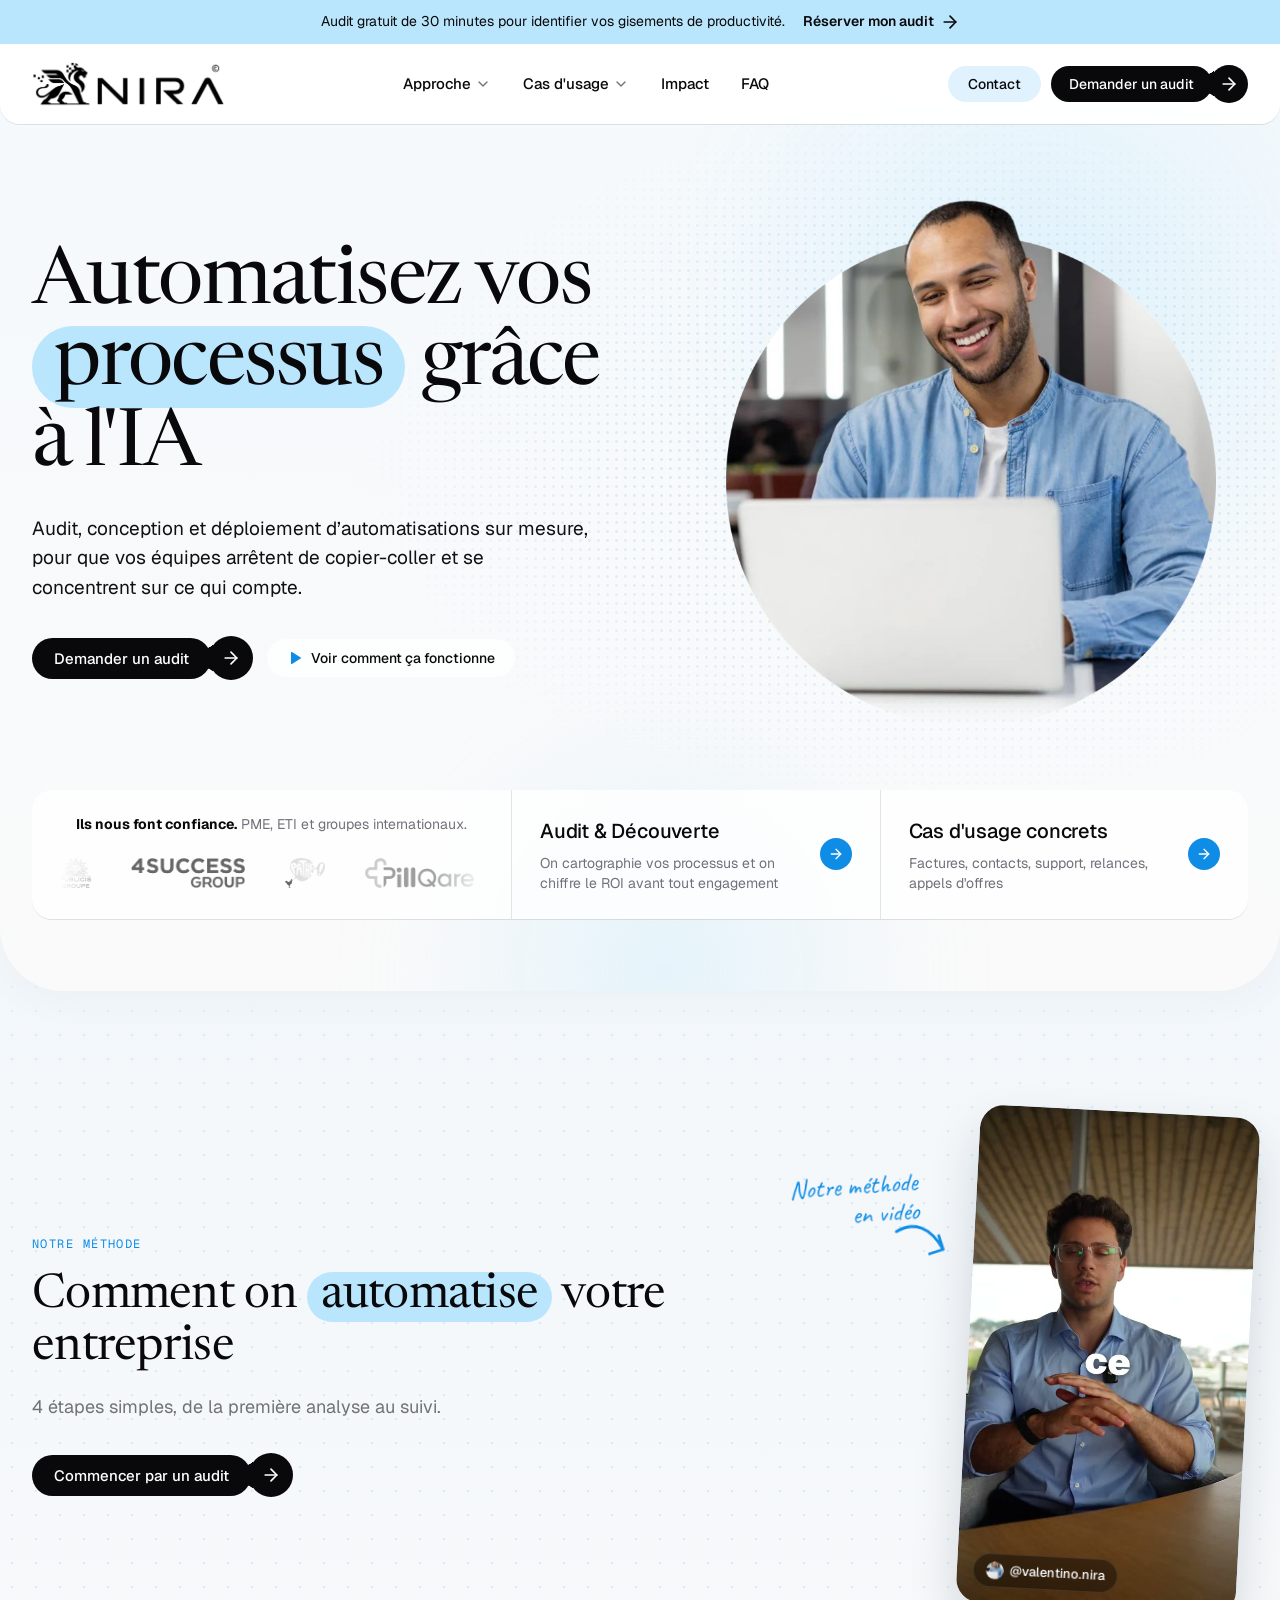
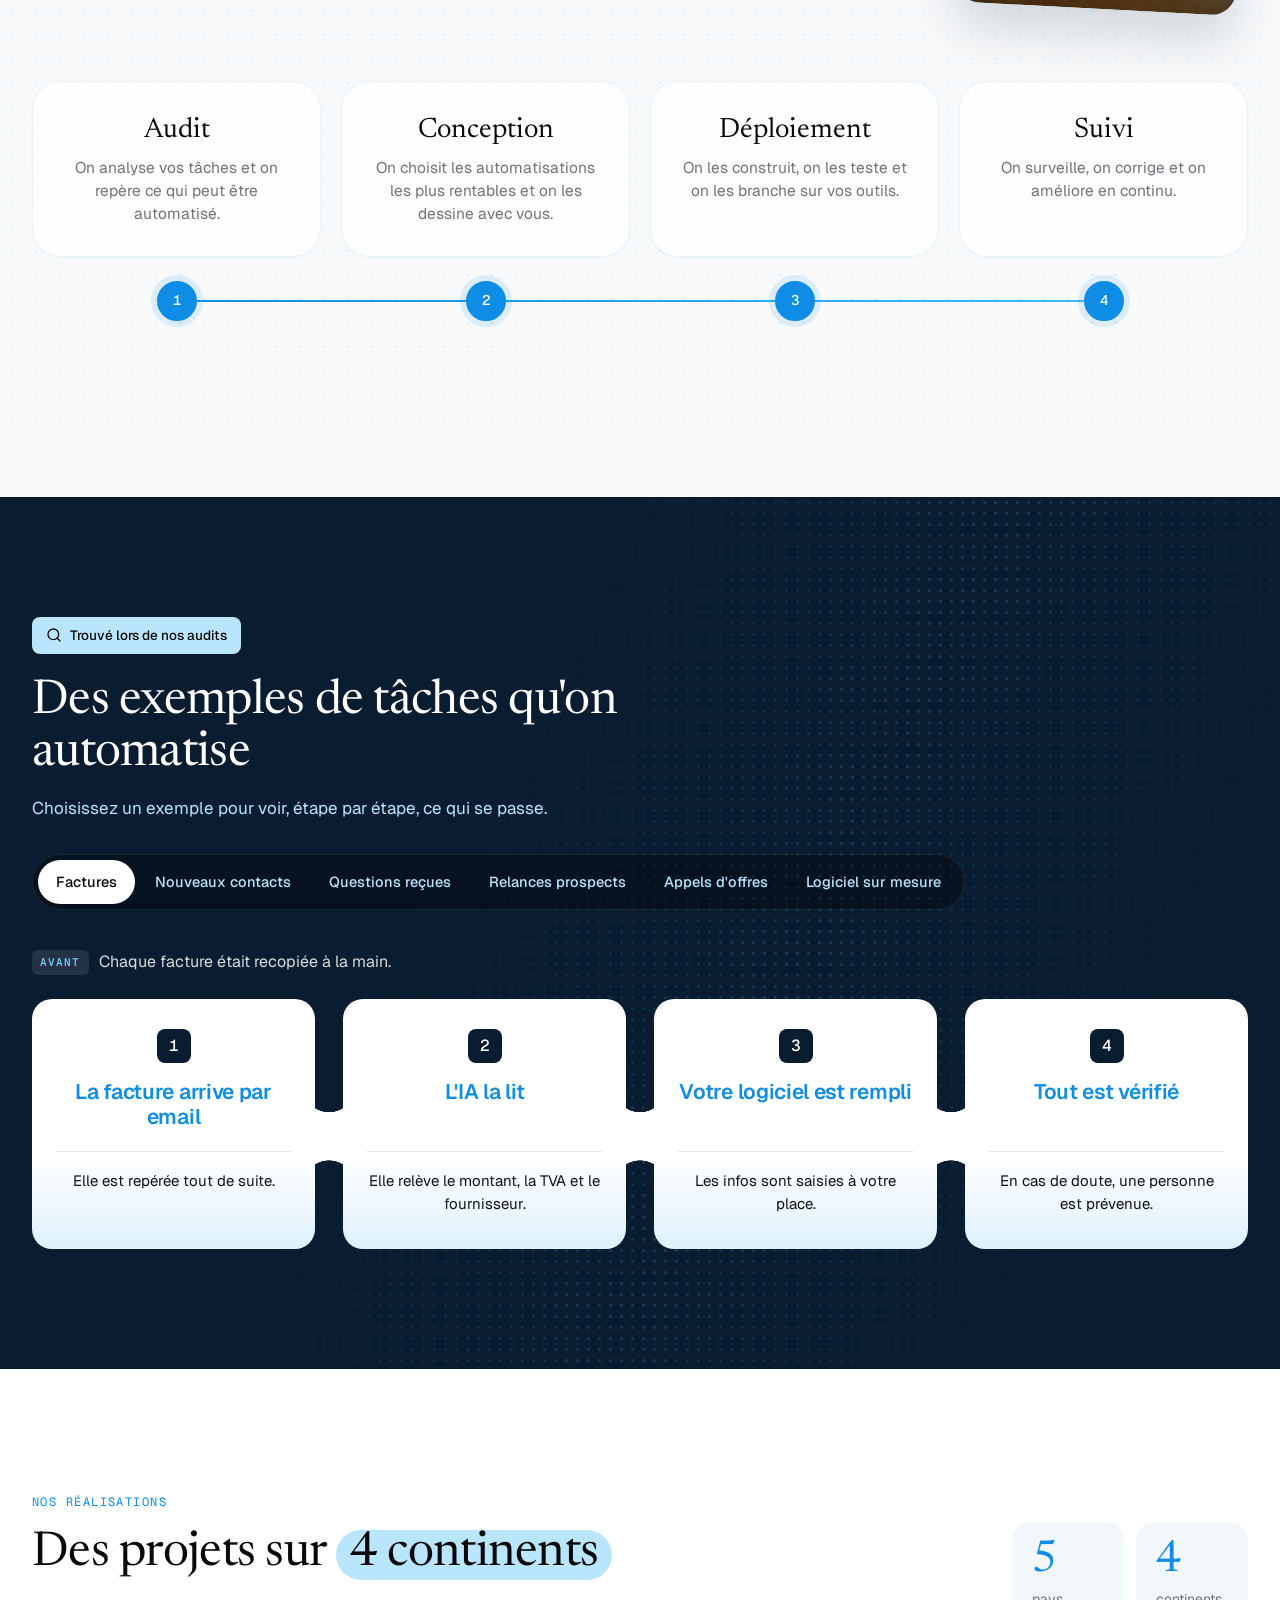
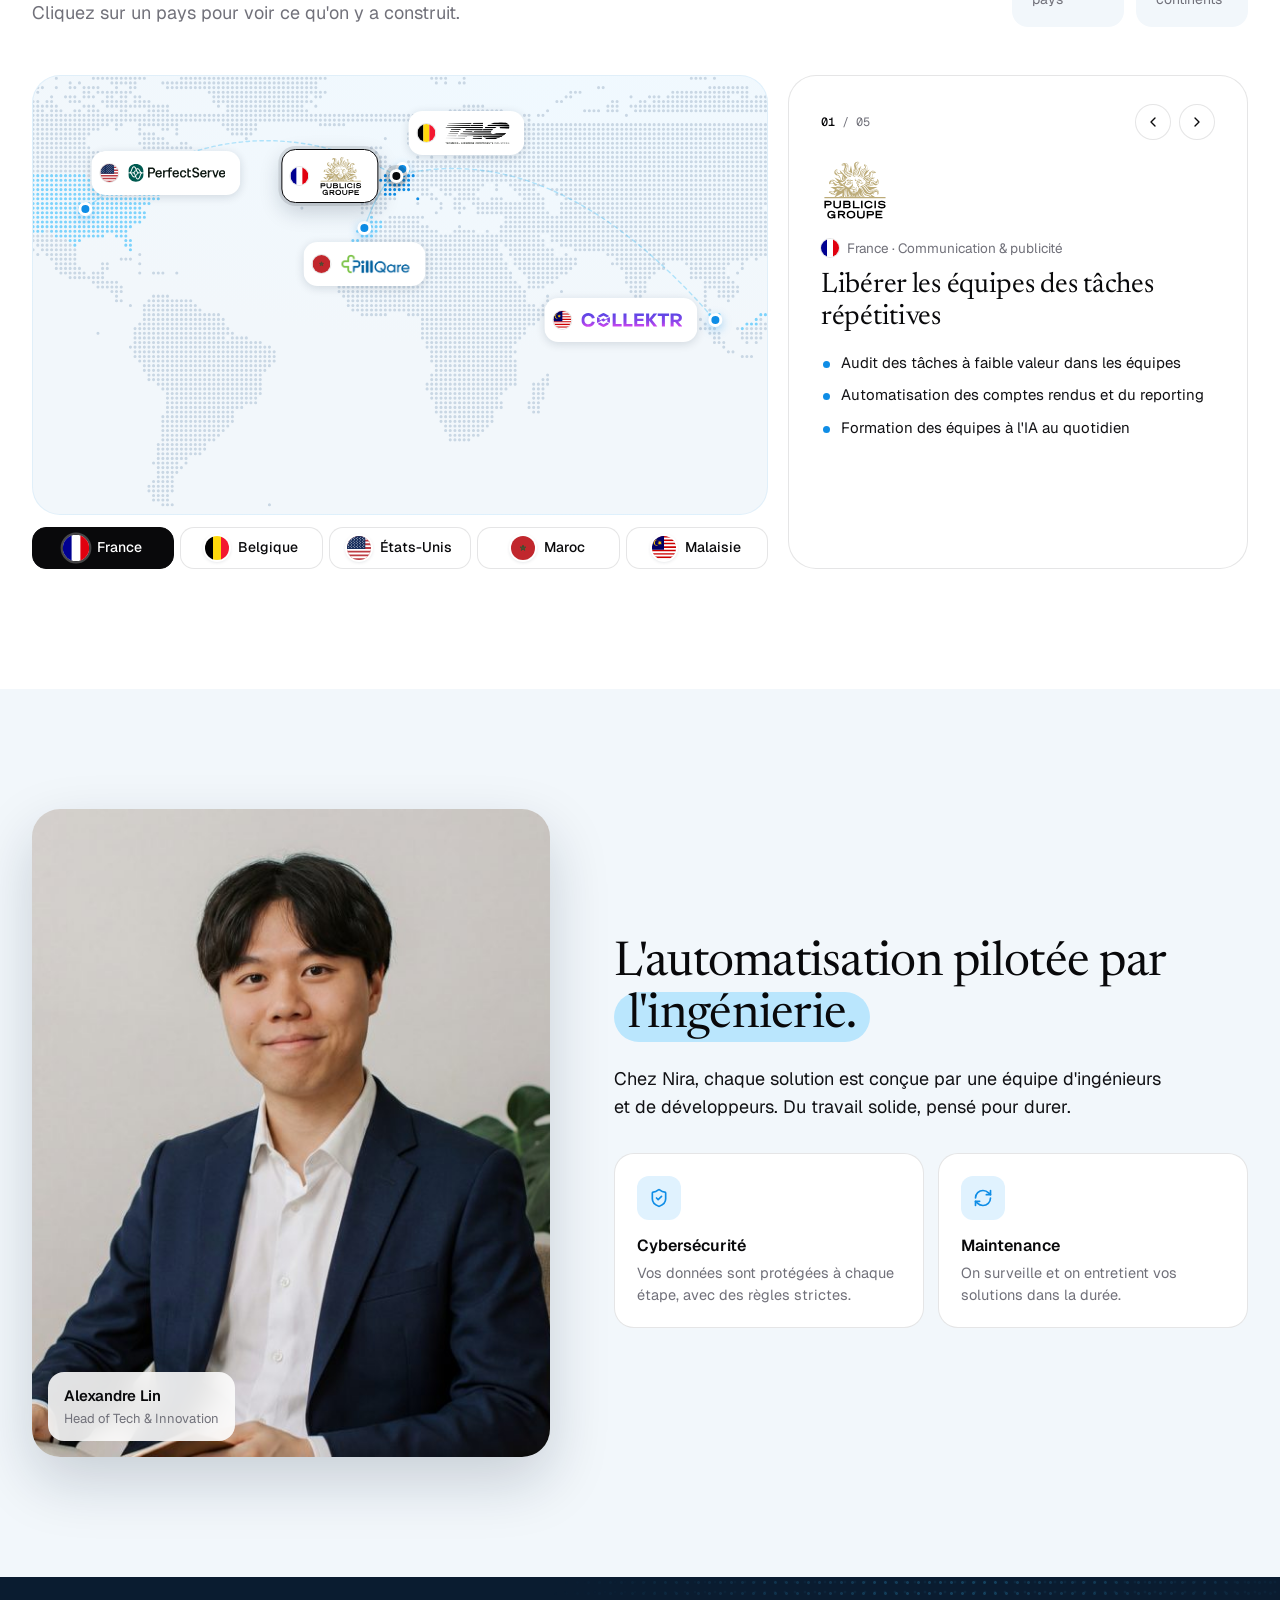
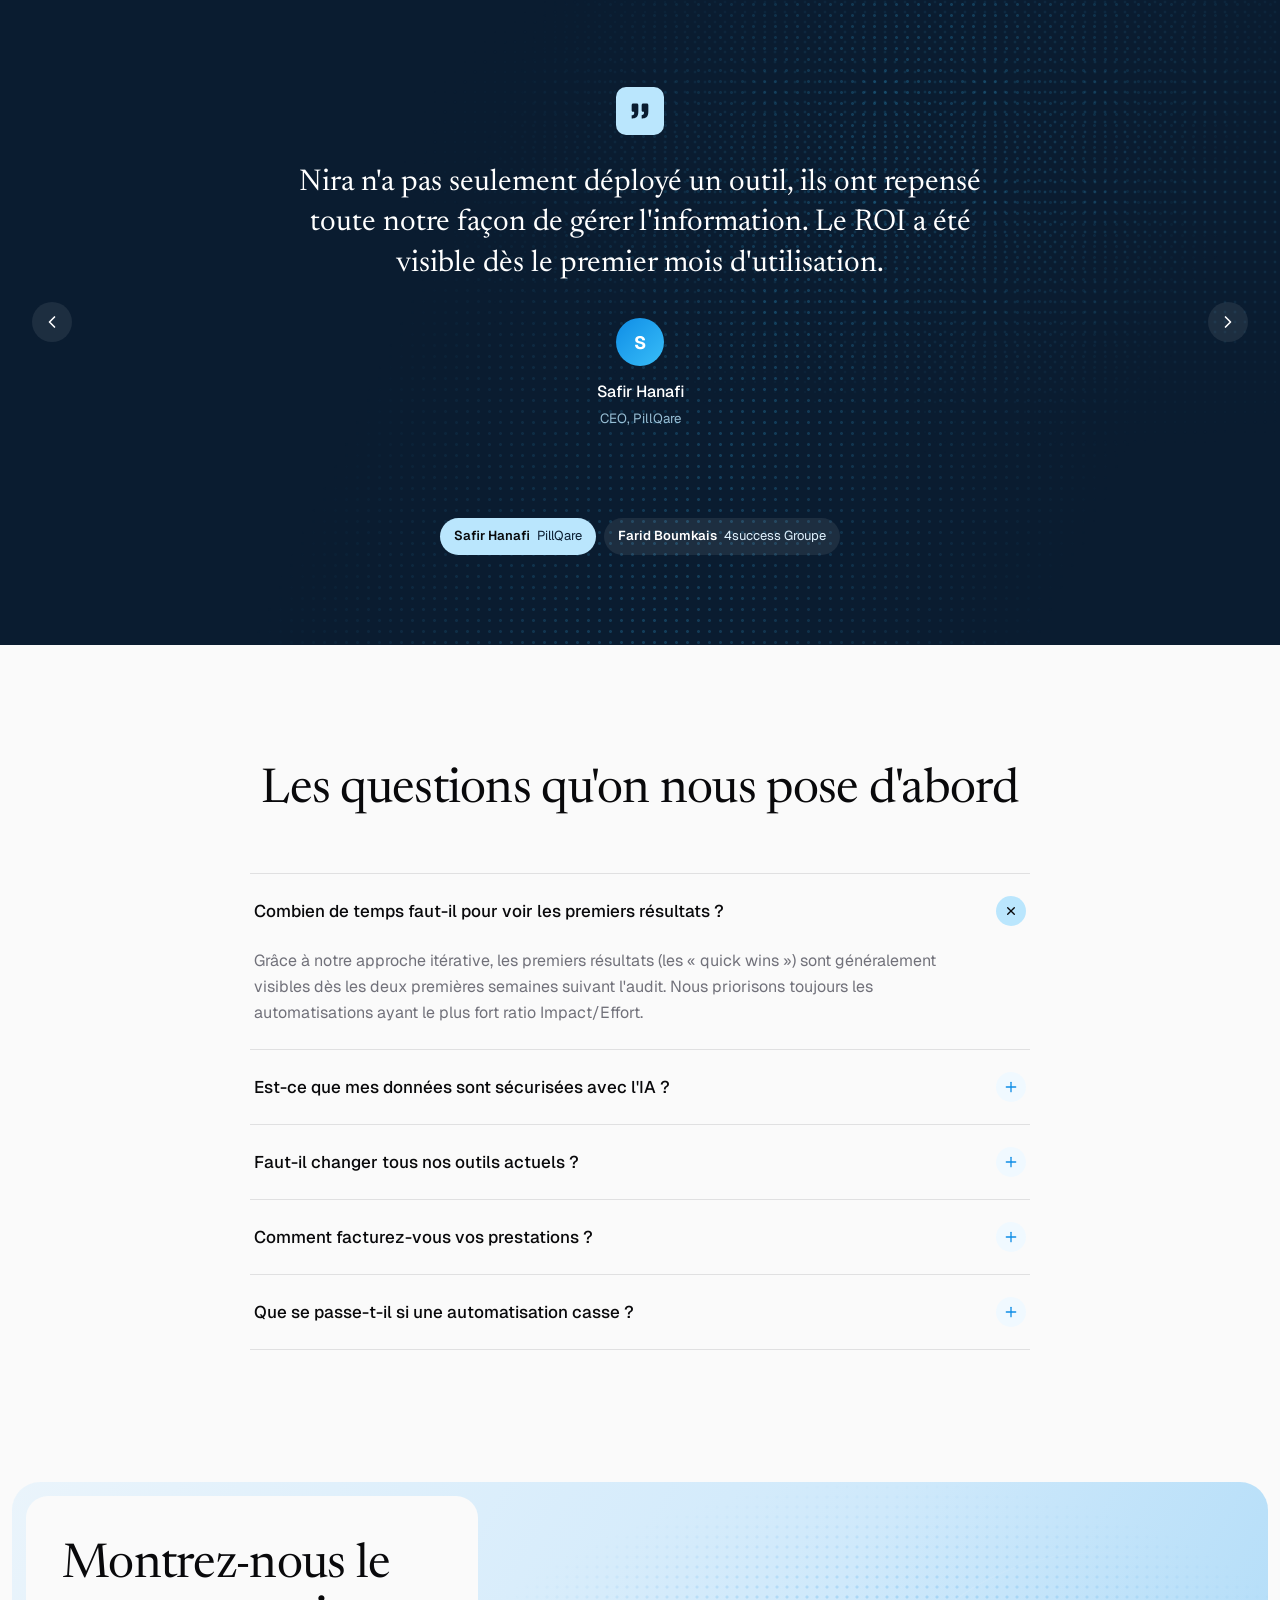
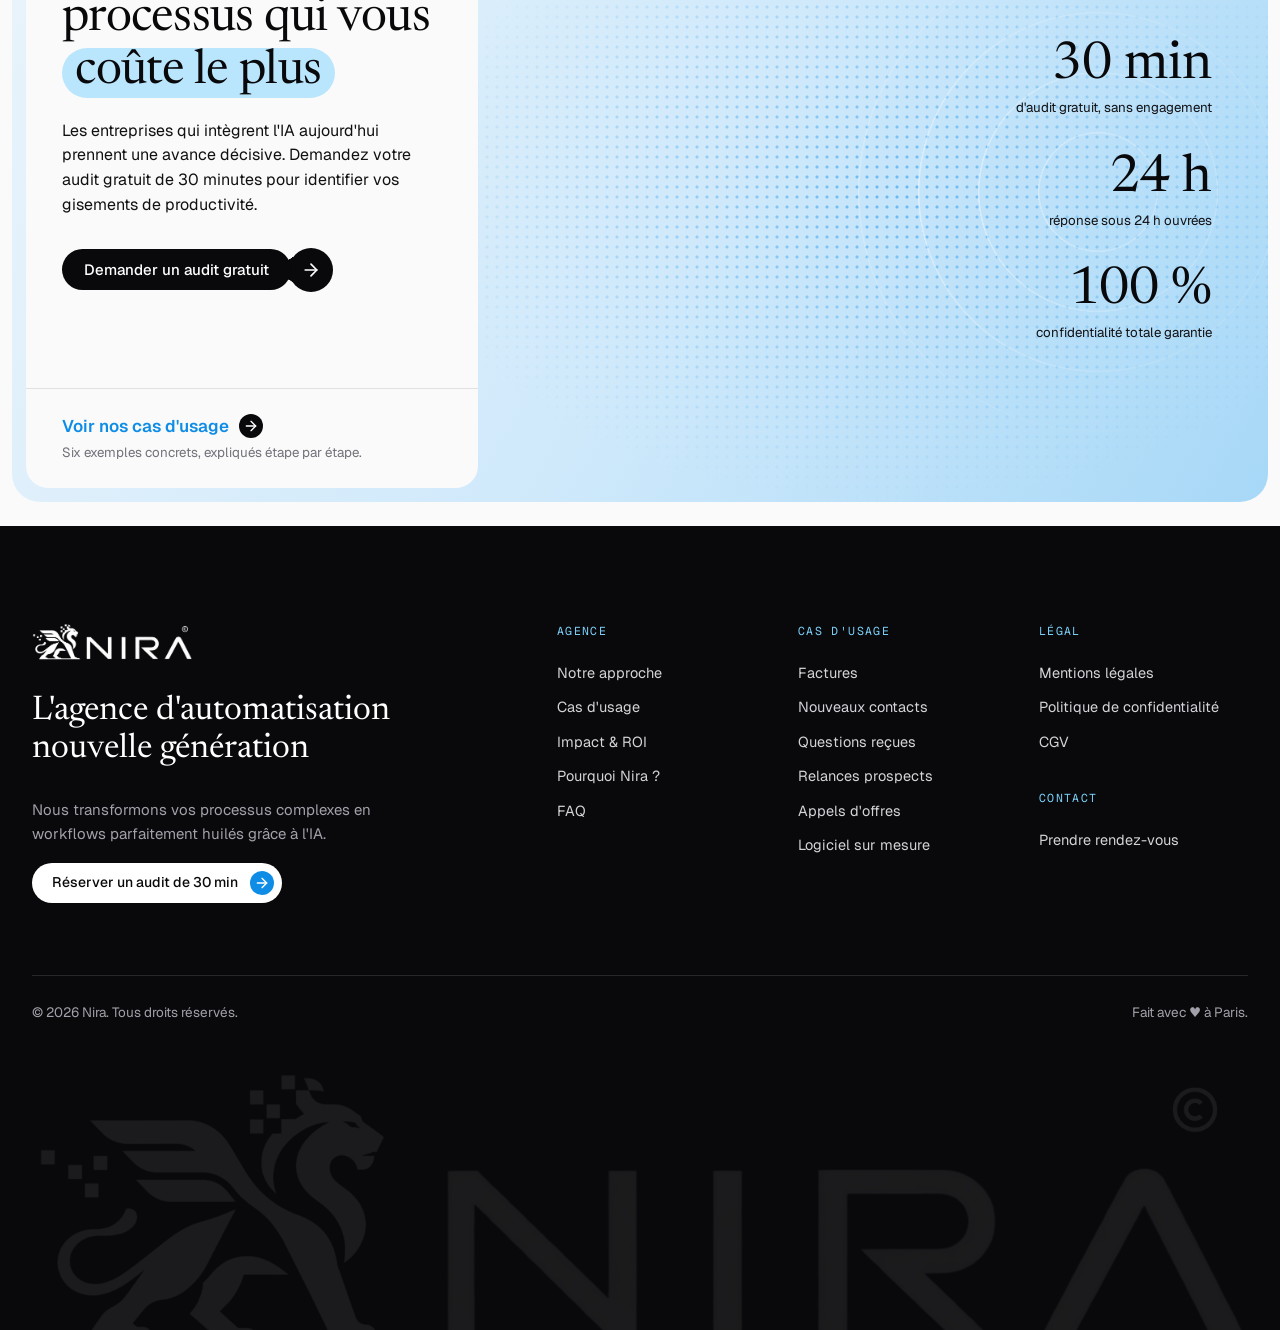
==== commit 35db610c: "Pages légales, 404, favicons et mises à jour du site Co-Authored-By: Claude Opus 5.5 <noreply@anthro" ====
--- a/index.html
+++ b/index.html
@@ -10,11 +10,14 @@
   <meta property="og:site_name" content="Nira Consulting" />
   <meta property="og:locale" content="fr_FR" />
   <meta property="og:type" content="website" />
-  <link rel="icon" href="assets/icon.svg" type="image/svg+xml" />
+  <meta name="theme-color" content="#ffffff" />
+  <link rel="icon" href="favicon.ico" sizes="48x48" />
+  <link rel="icon" href="assets/favicon-32.png" type="image/png" sizes="32x32" />
+  <link rel="apple-touch-icon" href="assets/apple-touch-icon.png" />
   <link rel="preconnect" href="https://fonts.googleapis.com" />
   <link rel="preconnect" href="https://fonts.gstatic.com" crossorigin />
   <link href="https://fonts.googleapis.com/css2?family=Caveat:wght@600&family=Geist:wght@400;500;600;700&family=Geist+Mono:wght@400;500&family=Newsreader:opsz,wght@6..72,400;6..72,500&display=swap" rel="stylesheet" />
-  <link rel="stylesheet" href="css/style.css?v=45" />
+  <link rel="stylesheet" href="css/style.css?v=48" />
 </head>
 <body>
 
@@ -90,12 +93,12 @@
         <button class="nav__link dd__trigger" aria-expanded="false" aria-controls="dd-cas">Cas d'usage <svg class="ic ic--sm"><use href="#i-down"/></svg></button>
         <div class="dd__panel dd__panel--wide" id="dd-cas">
           <div class="dd__grid dd__grid--2">
-            <a class="dd__item" href="#uc-leads"><span class="dd__icon"><svg class="ic"><use href="#i-users"/></svg></span><span><strong>Leads &amp; CRM</strong><small>Enrichissement et qualification par IA</small></span></a>
-            <a class="dd__item" href="#uc-docs"><span class="dd__icon"><svg class="ic"><use href="#i-file"/></svg></span><span><strong>Documents &amp; Data</strong><small>Extraction depuis PDF, factures, contrats</small></span></a>
-            <a class="dd__item" href="#uc-support"><span class="dd__icon"><svg class="ic"><use href="#i-headset"/></svg></span><span><strong>Support Client</strong><small>Qualification des tickets et escalade</small></span></a>
-            <a class="dd__item" href="#uc-ops"><span class="dd__icon"><svg class="ic"><use href="#i-workflow"/></svg></span><span><strong>Opérations Internes</strong><small>Onboarding, congés, synchronisation</small></span></a>
-            <a class="dd__item" href="#uc-reporting"><span class="dd__icon"><svg class="ic"><use href="#i-bars"/></svg></span><span><strong>Reporting &amp; Veille</strong><small>Rapports consolidés et alertes KPI</small></span></a>
-            <a class="dd__item" href="#uc-handoffs"><span class="dd__icon"><svg class="ic"><use href="#i-link"/></svg></span><span><strong>Handoffs inter-outils</strong><small>La glu entre vos logiciels</small></span></a>
+            <a class="dd__item" href="#uc-factures"><span class="dd__icon"><svg class="ic"><use href="#i-file"/></svg></span><span><strong>Factures</strong><small>Lues par l'IA et saisies à votre place</small></span></a>
+            <a class="dd__item" href="#uc-contacts"><span class="dd__icon"><svg class="ic"><use href="#i-users"/></svg></span><span><strong>Nouveaux contacts</strong><small>Triés et transmis au bon commercial</small></span></a>
+            <a class="dd__item" href="#uc-questions"><span class="dd__icon"><svg class="ic"><use href="#i-headset"/></svg></span><span><strong>Questions reçues</strong><small>Classées, avec une réponse proposée</small></span></a>
+            <a class="dd__item" href="#uc-relances"><span class="dd__icon"><svg class="ic"><use href="#i-bell"/></svg></span><span><strong>Relances prospects</strong><small>Envoyées au bon moment, sans oubli</small></span></a>
+            <a class="dd__item" href="#uc-appels-offres"><span class="dd__icon"><svg class="ic"><use href="#i-target"/></svg></span><span><strong>Appels d'offres</strong><small>Lus par l'IA, premier jet rédigé</small></span></a>
+            <a class="dd__item" href="#uc-logiciel"><span class="dd__icon"><svg class="ic"><use href="#i-workflow"/></svg></span><span><strong>Logiciel sur mesure</strong><small>Tous vos outils sur un seul écran</small></span></a>
           </div>
           <a class="dd__feature js-open-video" href="#video-modal">
             <span class="dd__feature-tag">Anatomie d'une automatisation</span>
@@ -104,7 +107,7 @@
           </a>
         </div>
       </div>
-      <a class="nav__link" href="#impact">Impact</a>
+      <a class="nav__link" href="#realisations">Impact</a>
       <a class="nav__link" href="#faq">FAQ</a>
     </nav>
 
@@ -118,7 +121,7 @@
   <div class="mobile" id="mobile-menu" hidden>
     <a href="#approche">Approche</a>
     <a href="#cas-d-usage">Cas d'usage</a>
-    <a href="#impact">Impact</a>
+    <a href="#realisations">Impact</a>
     <a href="#faq">FAQ</a>
     <a href="#contact">Contact</a>
     <a class="btn" href="https://calendly.com/valentino-nira-ia/30min" target="_blank" rel="noopener"><span class="btn__label">Demander un audit</span><span class="btn__arrow"><svg class="ic"><use href="#i-arrow"/></svg></span></a>
@@ -143,7 +146,10 @@
 
     <div class="hero__visual reveal" aria-hidden="true">
       <div class="hero__disc">
-        <img src="assets/hero-portrait-crop-fade-1200.png?v=4" alt="Collaborateur Nira utilisant l'IA" width="1200" height="1288" />
+        <picture>
+          <source type="image/webp" srcset="assets/hero-portrait-crop-fade-750.webp 750w, assets/hero-portrait-crop-fade-1200.webp 1200w" sizes="(max-width: 640px) 80vw, 490px" />
+          <img src="assets/hero-portrait-crop-fade-1200.png?v=4" alt="Collaborateur Nira utilisant l'IA" width="1200" height="1288" />
+        </picture>
       </div>
     </div>
   </div>
@@ -165,7 +171,7 @@
         <span class="round"><svg class="ic ic--sm"><use href="#i-arrow"/></svg></span>
       </a>
       <a class="trust__card" href="#cas-d-usage">
-        <span><strong>Cas d'usage concrets</strong><small>Leads, documents, support, opérations, reporting</small></span>
+        <span><strong>Cas d'usage concrets</strong><small>Factures, contacts, support, relances, appels d'offres</small></span>
         <span class="round"><svg class="ic ic--sm"><use href="#i-arrow"/></svg></span>
       </a>
     </div>
@@ -189,9 +195,9 @@
       </div>
       <div class="method__social">
         <div class="social-reel-wrapper">
-          <button type="button" class="social-reel js-open-video" aria-haspopup="dialog" aria-controls="video-modal-method">
-            <video src="assets/methodologie-video.mp4" autoplay loop muted playsinline class="social-reel__vid"></video>
-            
+          <button type="button" class="social-reel js-open-video" aria-haspopup="dialog" aria-controls="video-modal-method" aria-label="Voir la vidéo : notre méthode expliquée">
+            <video src="assets/methodologie-preview.mp4" poster="assets/methodologie-poster.jpg" loop muted playsinline preload="none" class="social-reel__vid" aria-hidden="true"></video>
+
             <div class="social-reel__overlay">
               <div class="social-reel__play"><svg class="ic"><use href="#i-play"/></svg></div>
             </div>
@@ -245,56 +251,56 @@
 </section>
 
 <!-- ============ EXEMPLES D'AUTOMATISATIONS (dark, onglets) ============ -->
-<section class="section section--deep" id="comment">
+<section class="section section--deep" id="cas-d-usage" aria-labelledby="how-title">
   <div class="container">
     <div class="how__head">
       <div>
         <span class="badge-strip"><svg class="ic ic--sm"><use href="#i-search"/></svg> Trouvé lors de nos audits</span>
-        <h2 class="h2 h2--light">Des exemples de tâches qu'on automatise</h2>
+        <h2 class="h2 h2--light" id="how-title">Des exemples de tâches qu'on automatise</h2>
         <p class="how__lead">Choisissez un exemple pour voir, étape par étape, ce qui se passe.</p>
       </div>
       <div class="tabs" role="tablist" aria-label="Exemples d'automatisations">
-        <button class="tab is-active" role="tab" aria-selected="true" data-tab="0">Factures</button>
-        <button class="tab" role="tab" aria-selected="false" data-tab="1">Nouveaux contacts</button>
-        <button class="tab" role="tab" aria-selected="false" data-tab="2">Questions reçues</button>
-        <button class="tab" role="tab" aria-selected="false" data-tab="3">Relances prospects</button>
-        <button class="tab" role="tab" aria-selected="false" data-tab="4">Appels d'offres</button>
-        <button class="tab" role="tab" aria-selected="false" data-tab="5">Logiciel sur mesure</button>
-      </div>
-    </div>
-
-    <p class="how__before" id="how-before"><b>Avant</b> Chaque facture était recopiée à la main.</p>
-    <div class="steps" data-panel="0">
+        <button class="tab is-active" role="tab" aria-selected="true" aria-controls="uc-panel-0" id="uc-factures" data-tab="0">Factures</button>
+        <button class="tab" role="tab" aria-selected="false" aria-controls="uc-panel-1" id="uc-contacts" data-tab="1" tabindex="-1">Nouveaux contacts</button>
+        <button class="tab" role="tab" aria-selected="false" aria-controls="uc-panel-2" id="uc-questions" data-tab="2" tabindex="-1">Questions reçues</button>
+        <button class="tab" role="tab" aria-selected="false" aria-controls="uc-panel-3" id="uc-relances" data-tab="3" tabindex="-1">Relances prospects</button>
+        <button class="tab" role="tab" aria-selected="false" aria-controls="uc-panel-4" id="uc-appels-offres" data-tab="4" tabindex="-1">Appels d'offres</button>
+        <button class="tab" role="tab" aria-selected="false" aria-controls="uc-panel-5" id="uc-logiciel" data-tab="5" tabindex="-1">Logiciel sur mesure</button>
+      </div>
+    </div>
+
+    <p class="how__before" id="how-before" aria-live="polite"><b>Avant</b> Chaque facture était recopiée à la main.</p>
+    <div class="steps" data-panel="0" id="uc-panel-0" role="tabpanel" aria-labelledby="uc-factures">
       <article class="step"><span class="step__n">1</span><h3>La facture arrive par email</h3><p>Elle est repérée tout de suite.</p></article>
       <article class="step"><span class="step__n">2</span><h3>L'IA la lit</h3><p>Elle relève le montant, la TVA et le fournisseur.</p></article>
       <article class="step"><span class="step__n">3</span><h3>Votre logiciel est rempli</h3><p>Les infos sont saisies à votre place.</p></article>
       <article class="step"><span class="step__n">4</span><h3>Tout est vérifié</h3><p>En cas de doute, une personne est prévenue.</p></article>
     </div>
-    <div class="steps" data-panel="1" hidden>
+    <div class="steps" data-panel="1" id="uc-panel-1" role="tabpanel" aria-labelledby="uc-contacts" hidden>
       <article class="step"><span class="step__n">1</span><h3>Quelqu'un remplit votre formulaire</h3><p>Sa demande arrive tout de suite.</p></article>
       <article class="step"><span class="step__n">2</span><h3>L'IA la trie</h3><p>Elle repère les demandes les plus importantes.</p></article>
       <article class="step"><span class="step__n">3</span><h3>Le bon commercial est prévenu</h3><p>Avec toutes les infos pour rappeler vite.</p></article>
       <article class="step"><span class="step__n">4</span><h3>Votre fichier est à jour</h3><p>Aucun contact ne se perd.</p></article>
     </div>
-    <div class="steps" data-panel="2" hidden>
+    <div class="steps" data-panel="2" id="uc-panel-2" role="tabpanel" aria-labelledby="uc-questions" hidden>
       <article class="step"><span class="step__n">1</span><h3>Une question arrive</h3><p>Email, chat ou formulaire : tout arrive au même endroit.</p></article>
       <article class="step"><span class="step__n">2</span><h3>L'IA la classe</h3><p>Elle repère le sujet et l'urgence.</p></article>
       <article class="step"><span class="step__n">3</span><h3>Une réponse est proposée</h3><p>Votre équipe la valide en un clic.</p></article>
       <article class="step"><span class="step__n">4</span><h3>Les cas difficiles remontent</h3><p>À la bonne personne, sans oubli.</p></article>
     </div>
-    <div class="steps" data-panel="3" hidden>
+    <div class="steps" data-panel="3" id="uc-panel-3" role="tabpanel" aria-labelledby="uc-relances" hidden>
       <article class="step"><span class="step__n">1</span><h3>Un devis est envoyé</h3><p>Le suivi démarre tout seul.</p></article>
       <article class="step"><span class="step__n">2</span><h3>Pas de réponse ?</h3><p>Une relance personnalisée part au bon moment.</p></article>
       <article class="step"><span class="step__n">3</span><h3>L'IA lit les réponses</h3><p>Elle repère qui est vraiment intéressé.</p></article>
       <article class="step"><span class="step__n">4</span><h3>Le commercial reprend la main</h3><p>Il appelle les bonnes personnes, au bon moment.</p></article>
     </div>
-    <div class="steps" data-panel="4" hidden>
+    <div class="steps" data-panel="4" id="uc-panel-4" role="tabpanel" aria-labelledby="uc-appels-offres" hidden>
       <article class="step"><span class="step__n">1</span><h3>L'appel d'offres arrive</h3><p>L'IA lit tout le cahier des charges.</p></article>
       <article class="step"><span class="step__n">2</span><h3>Les points clés sont relevés</h3><p>Délais, critères et documents à fournir.</p></article>
       <article class="step"><span class="step__n">3</span><h3>Un premier jet est rédigé</h3><p>À partir de vos anciennes réponses.</p></article>
       <article class="step"><span class="step__n">4</span><h3>Votre équipe relit et valide</h3><p>Elle garde toujours le dernier mot.</p></article>
     </div>
-    <div class="steps" data-panel="5" hidden>
+    <div class="steps" data-panel="5" id="uc-panel-5" role="tabpanel" aria-labelledby="uc-logiciel" hidden>
       <article class="step"><span class="step__n">1</span><h3>On fait le tour de vos outils</h3><p>Et des infos éparpillées entre eux.</p></article>
       <article class="step"><span class="step__n">2</span><h3>On crée votre logiciel</h3><p>Simple, pensé pour votre métier.</p></article>
       <article class="step"><span class="step__n">3</span><h3>Tout est au même endroit</h3><p>Contacts, documents, suivi : un seul écran.</p></article>
@@ -340,7 +346,7 @@
             <button type="button" class="geo__pin" data-id="be" style="left:48.43%;top:21.28%;--i:1" aria-label="TAC Industries"><span class="geo__tip"><img src="assets/flags/be.svg" alt="" width="16" height="16" /><img class="geo__logo" src="assets/logos/tac.png" style="--h:22px" alt="TAC Industries" /></span></button>
             <button type="button" class="geo__pin" data-id="us" style="left:20.83%;top:30.29%;--i:2" aria-label="PerfectServe"><span class="geo__tip"><img src="assets/flags/us.svg" alt="" width="16" height="16" /><img class="geo__logo" src="assets/logos/perfectserve.svg" style="--h:18px" alt="PerfectServe" /></span></button>
             <button type="button" class="geo__pin" data-id="ma" style="left:45.11%;top:34.60%;--i:3" aria-label="PillQare"><span class="geo__tip"><img src="assets/flags/ma.svg" alt="" width="16" height="16" /><img class="geo__logo" src="assets/logos/pillqare.png" style="--h:20px" alt="PillQare" /></span></button>
-            <button type="button" class="geo__pin" data-id="my" style="left:75.56%;top:55.75%;--i:4" aria-label="Projet en Malaisie"><span class="geo__tip"><img src="assets/flags/my.svg" alt="" width="16" height="16" /><span class="geo__soon">Bientôt</span></span></button>
+            <button type="button" class="geo__pin" data-id="my" style="left:75.56%;top:55.75%;--i:4" aria-label="Collektr"><span class="geo__tip"><img src="assets/flags/my.svg" alt="" width="16" height="16" /><img class="geo__logo" src="assets/logos/collektr.svg" style="--h:14px" alt="Collektr" /></span></button>
           </div>
         </div>
       </div>
@@ -405,10 +411,13 @@
             </dl>
           </article>
           <article class="case" data-id="my" hidden>
-            <div class="case__logo case__logo--soon"><svg class="ic"><use href="#i-lock"/></svg>Nom bientôt dévoilé</div>
-            <p class="case__meta"><img class="geo__flag geo__flag--sm" src="assets/flags/my.svg" alt="" width="18" height="18" />Malaisie</p>
-            <h3>Projet présenté très bientôt</h3>
-            <p class="case__soon">Un projet est en cours en Malaisie. On le présentera ici dès qu'il pourra être rendu public.</p>
+            <div class="case__logo"><img src="assets/logos/collektr.svg" alt="Collektr" style="height:24px" /></div>
+            <p class="case__meta"><img class="geo__flag geo__flag--sm" src="assets/flags/my.svg" alt="" width="18" height="18" />Malaisie · Cartes à collectionner</p>
+            <h3>Répondre aux prospects et trouver l'info plus vite</h3>
+            <ul class="case__did">
+              <li>Réponse automatique aux prospects sur WhatsApp</li>
+              <li>Sourcing d'informations automatisé</li>
+            </ul>
           </article>
         </div>
       </div>
@@ -438,7 +447,7 @@
 </section>
 
 <!-- ============ USE CASES (alternating rows) ============ -->
-<section class="section" id="cas-d-usage" hidden>
+<section class="section" id="cas-d-usage-archive" hidden>
   <div class="container">
     <h2 class="h2 center narrow reveal">Des automatisations connectées qui orchestrent le travail en coulisses, dans chaque département</h2>
 
@@ -621,8 +630,8 @@
     <button class="quotes__nav quotes__nav--prev" aria-label="Témoignage précédent"><svg class="ic"><use href="#i-left"/></svg></button>
     <button class="quotes__nav quotes__nav--next" aria-label="Témoignage suivant"><svg class="ic"><use href="#i-right"/></svg></button>
     <div class="quotes__chips">
-      <button class="qchip is-on" data-go="0"><b>Safir Hanafi</b> PillQare</button>
-      <button class="qchip" data-go="1"><b>Farid Boumkais</b> 4success Groupe</button>
+      <button class="qchip is-on" data-go="0" aria-pressed="true"><b>Safir Hanafi</b> <span>PillQare</span></button>
+      <button class="qchip" data-go="1" aria-pressed="false"><b>Farid Boumkais</b> <span>4success Groupe</span></button>
     </div>
   </div>
 </section>
@@ -681,7 +690,7 @@
       </div>
       <a class="final__link" href="#cas-d-usage">
         <strong>Voir nos cas d'usage <span class="round round--dark round--xs"><svg class="ic ic--sm"><use href="#i-arrow"/></svg></span></strong>
-        <small>Six départements, des automatisations concrètes.</small>
+        <small>Six exemples concrets, expliqués étape par étape.</small>
       </a>
     </div>
     <div class="final__stats reveal">
@@ -699,19 +708,20 @@
   <div class="container">
     <div class="footer__grid">
       <div class="footer__brand">
-        <a href="#" aria-label="Nira, accueil"><img src="assets/logo.png?v=2" alt="Nira" class="footer__logo-img" width="96" height="96" /></a>
+        <a href="#" aria-label="Nira, accueil"><img src="assets/logo.png?v=2" alt="Nira" class="footer__logo-img" width="160" height="40" loading="lazy" /></a>
         <p class="footer__tag">L'agence d'automatisation nouvelle génération</p>
-        <div class="footer__social">
-          <a href="https://linkedin.com" target="_blank" rel="noopener" aria-label="LinkedIn"><svg class="ic"><use href="#i-linkedin"/></svg></a>
-          <a href="https://x.com" target="_blank" rel="noopener" aria-label="Twitter / X"><svg class="ic"><use href="#i-x"/></svg></a>
+        <!-- Réseaux sociaux : masqués tant que les vraies URL ne sont pas renseignées (remplacer les href puis retirer "hidden") -->
+        <div class="footer__social" hidden>
+          <a href="https://www.linkedin.com/company/A-COMPLETER" target="_blank" rel="noopener" aria-label="LinkedIn"><svg class="ic"><use href="#i-linkedin"/></svg></a>
+          <a href="https://x.com/A-COMPLETER" target="_blank" rel="noopener" aria-label="Twitter / X"><svg class="ic"><use href="#i-x"/></svg></a>
         </div>
         <p class="footer__pitch">Nous transformons vos processus complexes en workflows parfaitement huilés grâce à l'IA.</p>
         <a class="footer__cta" href="https://calendly.com/valentino-nira-ia/30min" target="_blank" rel="noopener">Réserver un audit de 30 min <span class="round round--xs"><svg class="ic ic--sm"><use href="#i-arrow"/></svg></span></a>
       </div>
       <div class="footer__cols">
-        <div><h4>Agence</h4><a href="#approche">Notre approche</a><a href="#cas-d-usage">Cas d'usage</a><a href="#impact">Impact &amp; ROI</a><a href="#impact">Pourquoi Nira ?</a><a href="#faq">FAQ</a></div>
-        <div><h4>Cas d'usage</h4><a href="#uc-leads">Leads &amp; CRM</a><a href="#uc-docs">Documents &amp; Data</a><a href="#uc-support">Support Client</a><a href="#uc-ops">Opérations Internes</a><a href="#uc-reporting">Reporting &amp; Veille</a><a href="#uc-handoffs">Handoffs inter-outils</a></div>
-        <div><h4>Légal</h4><a href="/mentions-legales">Mentions légales</a><a href="/politique-de-confidentialite">Politique de confidentialité</a><a href="/cgv">CGV</a><h4 class="mt">Contact</h4><a href="https://calendly.com/valentino-nira-ia/30min" target="_blank" rel="noopener">Prendre rendez-vous</a></div>
+        <div><h4>Agence</h4><a href="#approche">Notre approche</a><a href="#cas-d-usage">Cas d'usage</a><a href="#realisations">Impact &amp; ROI</a><a href="#impact">Pourquoi Nira ?</a><a href="#faq">FAQ</a></div>
+        <div><h4>Cas d'usage</h4><a href="#uc-factures">Factures</a><a href="#uc-contacts">Nouveaux contacts</a><a href="#uc-questions">Questions reçues</a><a href="#uc-relances">Relances prospects</a><a href="#uc-appels-offres">Appels d'offres</a><a href="#uc-logiciel">Logiciel sur mesure</a></div>
+        <div><h4>Légal</h4><a href="mentions-legales.html">Mentions légales</a><a href="politique-de-confidentialite.html">Politique de confidentialité</a><a href="cgv.html">CGV</a><h4 class="mt">Contact</h4><a href="https://calendly.com/valentino-nira-ia/30min" target="_blank" rel="noopener">Prendre rendez-vous</a></div>
       </div>
     </div>
     <div class="footer__bottom">
@@ -719,7 +729,7 @@
       <span>Fait avec ♥ à Paris.</span>
     </div>
   </div>
-  <div class="footer__watermark" aria-hidden="true"><img src="assets/logo.png?v=2" alt="" style="height: 1em; width: auto;" /></div>
+  <div class="footer__watermark" aria-hidden="true"><img src="assets/logo.png?v=2" alt="" width="3168" height="792" loading="lazy" /></div>
 </footer>
 
 <!-- Video Modal -->
@@ -735,7 +745,7 @@
     </div>
     <div class="video-modal__player">
       <video id="nira-video" playsinline controls preload="metadata">
-        <source src="assets/nira-film.mp4" type="video/mp4" />
+        <source src="https://spvlsmzldkzyjdum.public.blob.vercel-storage.com/videos/nira-film-v5.mp4" type="video/mp4" />
         Votre navigateur ne prend pas en charge la lecture de cette vidéo.
       </video>
     </div>
@@ -761,6 +771,6 @@
   </div>
 </div>
 
-<script src="js/main.js?v=10" defer></script>
+<script src="js/main.js?v=12" defer></script>
 </body>
 </html>
--- a/css/style.css
+++ b/css/style.css
@@ -186,6 +186,7 @@
 
 .hero__visual { position: relative; max-width: 490px; justify-self: center; width: 100%; display: flex; align-items: center; justify-content: center; }
 .hero__disc { position: relative; width: 100%; display: flex; align-items: center; justify-content: center; }
+.hero__disc picture { display: contents; }
 .hero__disc img { width: 100%; height: auto; object-fit: contain; display: block; }
 .float { position: absolute; background: #fff; border-radius: 14px; box-shadow: var(--shadow-lg); padding: 12px 14px; display: grid; gap: 6px; font-size: 13px; min-width: 190px; animation: bob 6s ease-in-out infinite; }
 .float strong { font-weight: 600; font-size: 14px; }
@@ -271,7 +272,7 @@
 @keyframes rise { from { opacity: 0; transform: translateY(14px); } to { opacity: 1; transform: none; } }
 
 /* Use-case rows */
-#cas-d-usage .h2 { margin-bottom: 72px; }
+#cas-d-usage-archive .h2 { margin-bottom: 72px; }
 .row { display: grid; grid-template-columns: 1fr 1fr; gap: 72px; align-items: center; padding: 44px 0; }
 .row--flip .row__copy { order: 2; }
 .row__copy .h3 { margin: 14px 0 26px; max-width: 460px; }
@@ -459,12 +460,13 @@
 /* Footer */
 .footer { background: var(--ink); color: #d4d4d8; padding: 96px 0 0; position: relative; overflow: hidden; margin-top: 12px; }
 .footer__grid { display: grid; grid-template-columns: 1fr 1.5fr; gap: 64px; }
-.footer__logo-img { display: block; width: 96px; height: 96px; border-radius: 26px; object-fit: contain; }
+.footer__logo-img { display: block; width: auto; height: 40px; filter: brightness(0) invert(1); }
 .footer__tag { font-family: var(--serif); font-size: 34px; line-height: 1.12; color: #fff; margin-top: 30px; max-width: 380px; }
 .footer__social { display: flex; gap: 10px; margin-top: 22px; }
 .footer__social a { width: 38px; height: 38px; border-radius: 50%; background: rgba(255, 255, 255, .06); display: grid; place-items: center; color: #fff; transition: background .2s; }
 .footer__social a:hover { background: var(--blue); }
 .footer__social .ic { width: 17px; height: 17px; }
+.footer__social[hidden] { display: none; }
 .footer__pitch { margin-top: 30px; max-width: 360px; font-size: 15px; color: #a1a1aa; }
 .footer__cta { margin-top: 18px; display: inline-flex; align-items: center; gap: 12px; background: #fff; color: var(--ink); padding: 8px 8px 8px 20px; border-radius: 999px; font-weight: 500; font-size: 14px; }
 .footer__cols { display: grid; grid-template-columns: repeat(3, 1fr); gap: 32px; }
@@ -473,7 +475,8 @@
 .footer__cols a { display: block; font-size: 14.5px; padding: 6px 0; color: #d4d4d8; transition: color .2s; }
 .footer__cols a:hover { color: #fff; }
 .footer__bottom { display: flex; justify-content: space-between; gap: 16px; flex-wrap: wrap; border-top: 1px solid rgba(255, 255, 255, .12); margin-top: 72px; padding: 26px 0; font-size: 13.5px; color: #a1a1aa; }
-.footer__watermark { font-size: clamp(140px, 30vw, 420px); text-align: center; user-select: none; margin-bottom: -.06em; opacity: 0.045; mix-blend-mode: overlay; }
+.footer__watermark { width: min(100% - 32px, var(--container)); margin: 8px auto 0; line-height: 0; user-select: none; pointer-events: none; opacity: .07; }
+.footer__watermark img { display: block; width: 100%; height: auto; margin-bottom: -2.5%; filter: brightness(0) invert(1); }
 
 /* Reveal */
 .reveal { opacity: 0; transform: translateY(18px); transition: opacity .7s var(--ease), transform .7s var(--ease); }
@@ -500,6 +503,7 @@
 @media (max-width: 900px) {
   .section { padding: 88px 0; }
   .hero__grid, .row, .approach { grid-template-columns: 1fr; }
+  .display { text-wrap: balance; }
   .hero__visual { justify-self: center; max-width: 440px; margin-top: 12px; }
   .row { gap: 32px; padding: 32px 0; }
   .row--flip .row__copy { order: 0; }
@@ -575,6 +579,7 @@
 .video-modal.is-open {
   opacity: 1;
   visibility: visible;
+  transition: opacity .25s ease, visibility 0s;
 }
 .video-modal__overlay {
   position: absolute;
@@ -589,6 +594,8 @@
   z-index: 2;
   width: 100%;
   max-width: 980px;
+  max-width: min(980px, (100vh - 112px) * 16 / 9);
+  max-width: min(980px, (100dvh - 112px) * 16 / 9);
   background: #09090b;
   border-radius: 20px;
   border: 1px solid rgba(255, 255, 255, .15);
@@ -660,15 +667,18 @@
   object-fit: contain;
   outline: none;
 }
+/* vertical video: the 9:16 player plus the top bar always fit in the viewport (controls never clipped) */
+.video-modal--vertical .video-modal__box { max-width: none; width: min(440px, 100%, (100vh - 112px) * 9 / 16); width: min(440px, 100%, (100dvh - 112px) * 9 / 16); }
+.video-modal--vertical .video-modal__player { aspect-ratio: 9 / 16; }
+.video-modal--vertical video { object-fit: contain; }
+
 @media (max-width: 600px) {
   .video-modal { padding: 12px; }
   .video-modal__top { padding: 10px 14px; }
   .video-modal__title span { display: none; }
-}
-
-.video-modal--vertical .video-modal__box { max-width: 440px; aspect-ratio: 9/16; height: auto; max-height: 90vh; }
-.video-modal--vertical .video-modal__player { height: 100%; aspect-ratio: auto; }
-.video-modal--vertical video { object-fit: contain; }
+  .video-modal__box { max-width: min(980px, (100vh - 84px) * 16 / 9); max-width: min(980px, (100dvh - 84px) * 16 / 9); }
+  .video-modal--vertical .video-modal__box { max-width: none; width: min(440px, 100%, (100vh - 84px) * 9 / 16); width: min(440px, 100%, (100dvh - 84px) * 9 / 16); }
+}
 
 
 /* ==========================================================================
@@ -707,7 +717,7 @@
 
 .social-reel__ui { position: absolute; bottom: 16px; left: 16px; right: 16px; display: flex; align-items: flex-end; pointer-events: none; z-index: 3; }
 .social-reel__badge { background: rgba(0,0,0,.4); backdrop-filter: blur(8px); -webkit-backdrop-filter: blur(8px); color: #fff; padding: 6px 12px; border-radius: 20px; font-size: 13px; font-weight: 500; display: flex; align-items: center; gap: 6px; border: 1px solid rgba(255,255,255,.1); }
-.social-reel__badge::before { content: ""; display: block; width: 18px; height: 18px; background: url('../assets/hero-portrait-crop.png') center/cover; border-radius: 50%; }
+.social-reel__badge::before { content: ""; display: block; width: 18px; height: 18px; background: url('../assets/badge-avatar.png') center/cover; border-radius: 50%; }
 
 @media (max-width: 900px) {
   .method__top { grid-template-columns: 1fr; justify-items: center; text-align: center; gap: 40px; margin-bottom: 24px; }
@@ -716,9 +726,8 @@
   .social-reel-wrapper { max-width: 260px; }
   .social-reel { transform: rotate(0deg); }
   
-  .social-reel__annotation { right: auto; left: -40px; top: -50px; text-align: left; transform: rotate(4deg); width: 160px; align-items: flex-start; }
-  .hand-text { margin-right: 0; margin-left: 20px; }
-  .hand-arrow { transform: scaleX(-1) rotate(-15deg); margin-left: -10px; }
+  /* note sits on the left of the reel and points at it (it used to overlap the button above) */
+  .social-reel__annotation { top: 14%; width: min(180px, (100vw - 320px) / 2); font-size: 24px; }
 }
 
 .method__steps { list-style: none; counter-reset: step; display: grid; grid-template-columns: repeat(4, 1fr); gap: 20px; margin: 64px 0 56px; padding: 0; position: relative; }
@@ -830,6 +839,8 @@
 .geo__pin[data-id="fr"] .geo__tip { left: auto; bottom: auto; right: calc(100% + var(--gap) + 4px); top: 50%; transform: translateY(-50%); }
 .geo__pin[data-id="be"] .geo__tip, .geo__pin[data-id="us"] .geo__tip { left: calc(100% + 2px); transform: none; }
 .geo__pin[data-id="ma"] .geo__tip { bottom: auto; top: calc(100% + var(--gap)); }
+/* Malaysia sits near the right edge: label on its left */
+.geo__pin[data-id="my"] .geo__tip { left: auto; bottom: auto; right: calc(100% + var(--gap) + 4px); top: 50%; transform: translateY(-50%); }
 
 /* project selector (with autoplay progress on the active one) */
 .geo__tabs { display: grid; grid-template-columns: repeat(5, 1fr); gap: 6px; }
@@ -941,3 +952,305 @@
   .impact { margin-top: 56px; }
   .impact__grid { grid-template-columns: 1fr; }
 }
+
+/* ==========================================================================
+   Téléphone (portrait) : mise en page repensée pour le vertical.
+   Tout est scopé ≤ 640px : le rendu desktop / horizontal ne change pas.
+   ========================================================================== */
+@media (max-width: 640px) {
+  html { scroll-padding-top: 76px; }
+  .container { width: min(100% - 40px, var(--container)); }
+  .section { padding: 64px 0; }
+  .hl { white-space: nowrap; }
+  .display { font-size: clamp(36px, 10.4vw, 44px); line-height: 1.04; text-wrap: balance; }
+  .h2 { font-size: clamp(28px, 7.8vw, 32px); text-wrap: balance; }
+  .lead { font-size: 16.5px; margin-top: 14px; text-wrap: balance; }
+
+  /* primary CTAs span the full width, label centred */
+  .hero__ctas .btn, .method__cta .btn, .final__top .btn, .mobile .btn { display: flex; width: 100%; }
+  .hero__ctas .btn__label, .method__cta .btn__label, .final__top .btn__label, .mobile .btn__label { flex: 1; text-align: center; padding: 16px 20px; }
+  .hero__ctas .btn__arrow, .method__cta .btn__arrow, .final__top .btn__arrow, .mobile .btn__arrow { width: 48px; height: 48px; }
+
+  /* Nav */
+  .promo { padding: 10px 16px; }
+  .nav { border-radius: 0 0 16px 16px; }
+  .nav__inner { min-height: 64px; height: auto; padding: 8px 0; gap: 12px; }
+  .logo__img { height: 38px; }
+  .nav__burger { width: 44px; height: 44px; }
+
+  /* Mobile menu: fills the screen under the bar, large tap targets */
+  .mobile:not([hidden]) {
+    gap: 0; padding: 4px 20px 28px; align-content: start; overflow-y: auto; overscroll-behavior: contain;
+    min-height: calc(100vh - var(--menu-top, 108px)); max-height: calc(100vh - var(--menu-top, 108px));
+    min-height: calc(100dvh - var(--menu-top, 108px)); max-height: calc(100dvh - var(--menu-top, 108px));
+  }
+  .mobile a:not(.btn) { display: flex; align-items: center; justify-content: space-between; padding: 17px 2px; font-size: 19px; border-radius: 0; border-bottom: 1px solid var(--line); }
+  .mobile a:not(.btn)::after {
+    content: ""; width: 18px; height: 18px; background: var(--gray-2);
+    -webkit-mask: url("data:image/svg+xml,%3Csvg xmlns='http://www.w3.org/2000/svg' viewBox='0 0 24 24' fill='none' stroke='black' stroke-width='2' stroke-linecap='round' stroke-linejoin='round'%3E%3Cpath d='m9 18 6-6-6-6'/%3E%3C/svg%3E") center / contain no-repeat;
+            mask: url("data:image/svg+xml,%3Csvg xmlns='http://www.w3.org/2000/svg' viewBox='0 0 24 24' fill='none' stroke='black' stroke-width='2' stroke-linecap='round' stroke-linejoin='round'%3E%3Cpath d='m9 18 6-6-6-6'/%3E%3C/svg%3E") center / contain no-repeat;
+  }
+  .mobile a:not(.btn):hover { background: none; }
+  .mobile .btn { margin-top: 28px; }
+
+  /* Hero */
+  .hero { margin-top: -16px; padding: 56px 0 40px; border-bottom-left-radius: 36px; border-bottom-right-radius: 36px; }
+  .hero__grid { gap: 28px; }
+  .hero__lead { font-size: 17px; margin-top: 18px; }
+  .hero__ctas { align-items: stretch; gap: 10px; margin-top: 28px; }
+  .hero__ctas .pill { justify-content: center; padding: 15px 20px; font-size: 15px; background: rgba(255, 255, 255, .85); box-shadow: inset 0 0 0 1px var(--line); }
+  .hero__visual { max-width: 300px; margin-top: 0; }
+  .trust { margin-top: 36px; }
+  .trust__logos { padding: 20px 18px; gap: 14px; }
+  .trust__card { padding: 18px 20px; }
+  .trust__card strong { font-size: 18px; }
+  .trust__card small { font-size: 13.5px; margin-top: 4px; }
+
+  /* Méthode */
+  .method { margin-top: -36px; padding-top: 100px; }
+  .method__top { gap: 32px; margin-bottom: 0; }
+  .method__head { width: 100%; }
+  .method__cta { margin-top: 24px; }
+  /* reel on the right, hand-written note on its left (same idea as desktop) */
+  .method__social { width: 100%; justify-content: flex-end; }
+  .social-reel-wrapper { max-width: 52%; margin-right: 3%; }
+  .social-reel { border-radius: 20px; transform: rotate(2deg); }
+  .social-reel__annotation { left: auto; right: 100%; top: 20%; margin-right: 12px; width: 132px; font-size: 23px; text-align: right; align-items: flex-end; transform: rotate(-5deg); }
+  .hand-text { margin: 0 14px -8px 0; }
+  .hand-arrow { width: 54px; height: 54px; margin: 0; transform: none; }
+  .social-reel__ui { left: 10px; right: 10px; bottom: 10px; }
+  .social-reel__badge { font-size: 11.5px; padding: 5px 10px 5px 6px; }
+  .social-reel__badge::before { width: 16px; height: 16px; }
+  .method__steps { margin: 36px 0 0; row-gap: 10px; }
+  .phase__card { padding: 18px 20px; }
+  .phase h3 { font-size: 23px; }
+
+  /* Exemples : the 6 choices are all visible, steps read as a compact timeline */
+  .how__head { gap: 24px; }
+  .how__head > div { width: 100%; }
+  .how__head .h2 { margin-top: 18px; }
+  .how__lead { font-size: 16px; }
+  .tabs { display: grid; grid-template-columns: 1fr 1fr; width: 100%; overflow: visible; border-radius: 18px; padding: 4px; gap: 4px; }
+  .tab { white-space: normal; padding: 12px 8px; font-size: 13.5px; line-height: 1.25; border-radius: 14px; text-align: center; }
+  .tab:not(.is-active) { background: rgba(255, 255, 255, .06); }
+  .how__before { display: flex; align-items: flex-start; margin-top: 28px; font-size: 15px; line-height: 1.45; }
+  .how__before b { flex: none; margin-top: 1px; }
+  .how__before ~ .steps { margin-top: 18px; }
+  .steps { gap: 12px; }
+  .step { display: grid; grid-template-columns: 34px 1fr; column-gap: 14px; align-items: start; padding: 16px 18px 18px; text-align: left; border-radius: 16px; background: linear-gradient(100deg, #fff 62%, #e3f2fd 100%); }
+  .step__n { grid-row: span 2; }
+  .step h3 { margin: 0; min-height: 0; padding-top: 6px; font-size: 17px; line-height: 1.3; }
+  .step p { border-top: 0; padding-top: 4px; font-size: 14.5px; color: var(--gray); }
+  /* the pinched "bridge" between cards, turned vertical */
+  .step:not(:last-child)::after {
+    display: block; left: 35px; right: auto; top: auto; bottom: -14px; width: 32px; height: 16px; transform: translateX(-50%);
+    -webkit-mask: radial-gradient(circle at -9px 50%, transparent 13px, #000 13.5px) left / 51% 100% no-repeat,
+                  radial-gradient(circle at calc(100% + 9px) 50%, transparent 13px, #000 13.5px) right / 51% 100% no-repeat;
+            mask: radial-gradient(circle at -9px 50%, transparent 13px, #000 13.5px) left / 51% 100% no-repeat,
+                  radial-gradient(circle at calc(100% + 9px) 50%, transparent 13px, #000 13.5px) right / 51% 100% no-repeat;
+  }
+
+  /* Réalisations */
+  .geo__head { gap: 20px; }
+  .geo__stats { gap: 8px; }
+  .geo__stats div { display: flex; align-items: baseline; gap: 8px; padding: 10px 14px; border-radius: 14px; }
+  .geo__stats dt { font-size: 28px; }
+  .geo__stats dd { margin: 0; font-size: 13.5px; }
+  .geo__layout { margin-top: 28px; gap: 12px; }
+  .geo__left { gap: 10px; }
+  .geo__stage { aspect-ratio: 16 / 10; border-radius: 20px; }
+  .geo__tabs { display: grid; grid-template-columns: repeat(5, minmax(0, 1fr)); gap: 6px; margin: 0; padding: 0; overflow: visible; }
+  .geo__tab { flex-direction: column; gap: 6px; padding: 10px 2px 9px; font-size: 11.5px; letter-spacing: -.01em; border-radius: 14px; }
+  .geo__panel { padding: 20px 20px 24px; border-radius: 20px; }
+  .geo__nav { margin-bottom: 14px; }
+  .geo__arrow { width: 40px; height: 40px; }
+  .case__logo { height: 52px; }
+  .case h3 { font-size: 23px; }
+  .case__did li { font-size: 14.5px; }
+  .case__quote p { font-size: 17px; }
+  .case__kpis { gap: 24px; }
+  .case__kpis dt { font-size: 30px; }
+
+  /* Équipe */
+  .team__grid { gap: 28px; }
+  .team__photo { border-radius: 22px; }
+  .team__photo figcaption { left: 12px; bottom: 12px; padding: 10px 14px; }
+  .team__text { margin-top: 16px; font-size: 16.5px; }
+  .team__points { gap: 10px; margin-top: 22px; }
+  .team__points li { flex-direction: row; align-items: flex-start; gap: 14px; padding: 16px; }
+  .team__ic { width: 40px; height: 40px; flex: none; }
+  .team__points strong { font-size: 15.5px; }
+  .team__points li > span:last-child { font-size: 14px; }
+
+  /* Témoignages */
+  .quotes { padding: 64px 0 56px; }
+  .quotes__mark { width: 42px; height: 42px; }
+  .quotes__viewport { margin-top: 22px; touch-action: pan-y; }
+  .quote blockquote { font-size: 21px; line-height: 1.4; }
+  .quote figcaption { margin-top: 24px; }
+  .avatar--lg { width: 42px; height: 42px; font-size: 16px; }
+  .quotes__chips { flex-wrap: nowrap; margin-top: 30px; }
+  .qchip { padding: 10px 16px; }
+  .qchip b { margin: 0; }
+  .qchip span { display: none; }
+
+  /* FAQ */
+  .faq { margin-top: 32px; }
+  .faq summary { gap: 14px; padding: 18px 2px; font-size: 16px; line-height: 1.4; }
+  .faq__ic { width: 28px; height: 28px; }
+  .faq p { padding: 0 4px 20px 2px; font-size: 15px; }
+
+  /* Contact final */
+  .final { padding: 8px; }
+  .final__inner { min-height: 0; border-radius: 24px; }
+  .final__card { margin: 8px; border-radius: 18px; }
+  .final__top { padding: 28px 22px 26px; }
+  .final__top p { margin: 14px 0 24px; font-size: 15.5px; }
+  .final__link { padding: 18px 22px; }
+  .final__link strong { font-size: 16px; }
+  .final__stats { justify-self: stretch; grid-template-columns: 1fr; gap: 0; margin: 2px 24px 20px; text-align: left; }
+  .final__stats div { display: grid; grid-template-columns: 96px 1fr; align-items: center; gap: 14px; padding: 14px 0; }
+  .final__stats div + div { border-top: 1px solid rgba(9, 9, 11, .08); }
+  .final__stats b { font-size: 30px; }
+  .final__stats small { max-width: none; margin: 0; font-size: 14px; }
+
+  /* Footer */
+  .footer { padding-top: 56px; }
+  .footer__grid { gap: 40px; }
+  .footer__tag { margin-top: 22px; font-size: 27px; }
+  .footer__pitch { margin-top: 18px; font-size: 14.5px; }
+  .footer__cols { gap: 28px 20px; }
+  .footer__cols h4 { margin-bottom: 8px; }
+  .footer__cols h4.mt { margin-top: 24px; }
+  .footer__cols a { padding: 8px 0; }
+  /* Légal and Contact side by side, spanning both columns */
+  .footer__cols > div:last-child { grid-column: 1 / -1; display: grid; grid-template-columns: 1fr 1fr; grid-template-rows: repeat(4, auto); grid-auto-flow: column; column-gap: 20px; align-content: start; }
+  .footer__cols > div:last-child h4.mt { margin-top: 0; }
+  .footer__bottom { flex-direction: column; gap: 4px; margin-top: 40px; padding: 20px 0; font-size: 13px; }
+  .footer__watermark { width: calc(100% - 40px); }
+}
+
+@media (max-width: 360px) {
+  .geo__tabs { gap: 4px; }
+  .geo__tab { font-size: 10px; letter-spacing: -.02em; }
+  .geo__tab .geo__flag { width: 22px; height: 22px; }
+  .tab { font-size: 12.5px; padding: 11px 6px; }
+  .final__stats div { grid-template-columns: 84px 1fr; }
+  .final__stats b { font-size: 26px; }
+  .social-reel__annotation { width: 112px; font-size: 20px; }
+}
+
+/* Écrans tactiles : pas d'effets de survol qui « collent » après un tap, et le bouton lecture de la vidéo reste visible */
+@media (hover: none) {
+  .phase:hover .phase__card, .team__points li:hover, .impact__item:hover, .geo__tab:hover { transform: none; box-shadow: none; }
+  .social-reel:hover { transform: rotate(3deg); }
+  .social-reel__overlay { opacity: 1; background: linear-gradient(180deg, rgba(10, 25, 47, 0) 40%, rgba(10, 25, 47, .35)); }
+  .social-reel__play { width: 52px; height: 52px; transform: none; }
+  .social-reel__play .ic { width: 22px; height: 22px; }
+}
+@media (hover: none) and (max-width: 900px) {
+  .social-reel:hover { transform: none; }
+}
+@media (hover: none) and (max-width: 640px) {
+  .social-reel:hover { transform: rotate(2deg); }
+}
+
+/* ==========================================================================
+   Pages légales (mentions, confidentialité, CGV) et page 404
+   ========================================================================== */
+.nav__actions .nav__back { display: inline-flex; }
+.nav__back .ic { color: var(--blue); }
+
+.legal__hero { position: relative; overflow: hidden; margin-top: -20px; padding: 88px 0 56px; background: linear-gradient(180deg, #f5f9fc 0%, var(--paper) 100%); border-bottom: 1px solid var(--line); }
+.legal__field {
+  position: absolute; inset: 0; pointer-events: none; opacity: .5;
+  background: radial-gradient(circle, rgba(15, 141, 230, .42) 1.1px, transparent 1.6px) 0 0 / 9px 9px;
+  -webkit-mask: radial-gradient(45% 80% at 88% 30%, #000, transparent 75%); mask: radial-gradient(45% 80% at 88% 30%, #000, transparent 75%);
+}
+.legal__head { position: relative; }
+.legal__crumbs { display: flex; align-items: center; gap: 8px; font-size: 13.5px; color: var(--gray); }
+.legal__crumbs a { transition: color .2s; }
+.legal__crumbs a:hover { color: var(--blue); }
+.legal__head .h2 { margin-top: 18px; max-width: 820px; font-size: clamp(36px, 5vw, 56px); }
+.legal__intro { margin-top: 18px; max-width: 680px; font-size: 17px; line-height: 1.6; color: var(--ink-2); }
+.legal__updated { display: inline-flex; margin-top: 22px; padding: 6px 12px; border-radius: 999px; background: #fff; box-shadow: inset 0 0 0 1px var(--line); font-family: var(--mono); font-size: 12px; color: var(--gray); }
+
+.legal__layout { display: grid; grid-template-columns: 260px minmax(0, 1fr); gap: 64px; align-items: start; padding: 64px 0 88px; }
+.legal__aside { position: sticky; top: 112px; display: grid; gap: 16px; }
+.legal__toc { padding: 6px; border-radius: var(--r-lg); background: #fff; border: 1px solid var(--line); }
+.legal__toc summary { display: flex; align-items: center; justify-content: space-between; padding: 10px 12px; font-family: var(--mono); font-size: 11.5px; letter-spacing: .12em; text-transform: uppercase; color: var(--blue); cursor: pointer; list-style: none; }
+.legal__toc summary::-webkit-details-marker { display: none; }
+.legal__toc summary .ic { color: var(--gray); transition: transform .25s; }
+.legal__toc[open] summary .ic { transform: rotate(180deg); }
+.legal__toc ol { margin: 0; padding: 0 0 4px; list-style: none; counter-reset: toc; }
+.legal__toc li { counter-increment: toc; }
+.legal__toc a { display: flex; gap: 10px; padding: 8px 12px; border-radius: 10px; font-size: 14px; line-height: 1.4; color: var(--ink-2); transition: background .2s, color .2s; }
+.legal__toc a::before { content: counter(toc, decimal-leading-zero); padding-top: 1px; font-family: var(--mono); font-size: 12px; color: var(--gray-2); }
+.legal__toc a:hover, .legal__toc a.is-active { background: var(--sky-50); color: var(--ink); }
+.legal__toc a.is-active::before { color: var(--blue); }
+.legal__help { display: grid; gap: 8px; padding: 20px; border-radius: var(--r-lg); background: var(--deep); color: #fff; }
+.legal__help strong { font-family: var(--serif); font-weight: 400; font-size: 21px; line-height: 1.2; }
+.legal__help p { font-size: 14px; line-height: 1.5; color: var(--sky-200); }
+.legal__help a { justify-self: start; display: inline-flex; align-items: center; gap: 8px; margin-top: 6px; padding: 9px 14px; border-radius: 999px; background: var(--sky-200); color: var(--ink); font-size: 13.5px; font-weight: 500; transition: background .2s; }
+.legal__help a:hover { background: #fff; }
+
+.legal__body { max-width: 760px; counter-reset: sec; }
+.legal__body section { counter-increment: sec; scroll-margin-top: 24px; }
+.legal__body section + section { margin-top: 40px; padding-top: 40px; border-top: 1px solid var(--line); }
+.legal__body h2 { font-family: var(--serif); font-weight: 400; font-size: clamp(25px, 2.4vw, 30px); line-height: 1.2; letter-spacing: -.01em; }
+.legal__body h2::before { content: counter(sec, decimal-leading-zero); display: block; margin-bottom: 8px; font-family: var(--mono); font-size: 12px; letter-spacing: .08em; color: var(--blue); }
+.legal__body p, .legal__body li { font-size: 16px; line-height: 1.7; color: var(--ink-2); }
+.legal__body p { margin-top: 14px; }
+.legal__body ul { display: grid; gap: 8px; margin-top: 14px; }
+.legal__body li { position: relative; padding-left: 20px; }
+.legal__body li::before { content: ""; position: absolute; left: 2px; top: .72em; width: 7px; height: 7px; border-radius: 50%; background: var(--blue); }
+.legal__body a { color: var(--blue); text-decoration: underline; text-decoration-thickness: 1px; text-underline-offset: 3px; }
+.legal__body strong { font-weight: 600; color: var(--ink); }
+.legal__dl { display: grid; margin: 18px 0 0; overflow: hidden; border-radius: var(--r-md); border: 1px solid var(--line); background: #fff; }
+.legal__dl div { display: grid; grid-template-columns: 170px 1fr; gap: 16px; padding: 13px 18px; }
+.legal__dl div + div { border-top: 1px solid var(--line); }
+.legal__dl dt { padding-top: 3px; font-family: var(--mono); font-size: 12px; letter-spacing: .04em; color: var(--gray); }
+.legal__dl dd { margin: 0; font-size: 15.5px; color: var(--ink); }
+.legal__todo { padding: 1px 6px; border-radius: 6px; background: #fef3c7; color: #92400e; font-size: .94em; font-weight: 500; box-decoration-break: clone; -webkit-box-decoration-break: clone; }
+
+.legal__others { display: grid; grid-template-columns: repeat(2, 1fr); gap: 16px; padding-bottom: 96px; }
+.legal__card { display: flex; align-items: center; gap: 16px; padding: 22px 24px; border-radius: var(--r-lg); background: #fff; border: 1px solid var(--line); transition: transform .3s var(--ease), box-shadow .3s var(--ease), border-color .3s; }
+.legal__card:hover { transform: translateY(-3px); box-shadow: var(--shadow); border-color: var(--sky-200); }
+.legal__card-ic { width: 44px; height: 44px; border-radius: 12px; display: grid; place-items: center; flex: none; background: var(--sky-100); color: var(--blue); }
+.legal__card > span:nth-child(2) { flex: 1; min-width: 0; }
+.legal__card strong { display: block; font-size: 17px; font-weight: 600; }
+.legal__card small { display: block; margin-top: 2px; font-size: 14px; color: var(--gray); }
+
+.notfound { position: relative; overflow: hidden; margin-top: -20px; padding: 132px 0 120px; text-align: center; background: linear-gradient(180deg, #f5f9fc 0%, var(--paper) 100%); }
+.notfound__inner { position: relative; }
+.notfound__code { font-family: var(--serif); font-size: clamp(96px, 18vw, 180px); line-height: 1; letter-spacing: -.04em; color: var(--blue); }
+.notfound .h2 { margin-top: 10px; }
+.notfound__text { max-width: 460px; margin: 16px auto 0; font-size: 17px; color: var(--gray); }
+.notfound__ctas { display: flex; flex-wrap: wrap; justify-content: center; align-items: center; gap: 12px; margin-top: 32px; }
+
+@media (max-width: 900px) {
+  .legal__layout { grid-template-columns: 1fr; gap: 28px; padding: 36px 0 64px; }
+  .legal__aside { position: static; }
+  .legal__help { display: none; }
+  .legal__others { grid-template-columns: 1fr; gap: 10px; padding-bottom: 64px; }
+}
+@media (max-width: 640px) {
+  .nav__actions .nav__back { padding: 10px 14px; }
+  .legal__hero { margin-top: -16px; padding: 52px 0 36px; }
+  .legal__head .h2 { font-size: clamp(32px, 9vw, 40px); }
+  .legal__intro { font-size: 15.5px; }
+  .legal__updated { margin-top: 18px; }
+  .legal__body h2 { font-size: 24px; }
+  .legal__body p, .legal__body li { font-size: 15.5px; }
+  .legal__body section + section { margin-top: 32px; padding-top: 32px; }
+  .legal__dl div { grid-template-columns: 1fr; gap: 2px; padding: 12px 16px; }
+  .legal__card { gap: 14px; padding: 16px 18px; }
+  .legal__card strong { font-size: 16px; }
+  .legal__card small { font-size: 13.5px; }
+  .notfound { margin-top: -16px; padding: 88px 0 72px; }
+  .notfound__ctas { flex-direction: column; align-items: stretch; }
+  .notfound__ctas .btn { display: flex; }
+  .notfound__ctas .btn__label { flex: 1; text-align: center; padding: 16px 20px; }
+  .notfound__ctas .btn__arrow { width: 48px; height: 48px; }
+  .notfound__ctas .pill { justify-content: center; padding: 15px 20px; font-size: 15px; }
+}
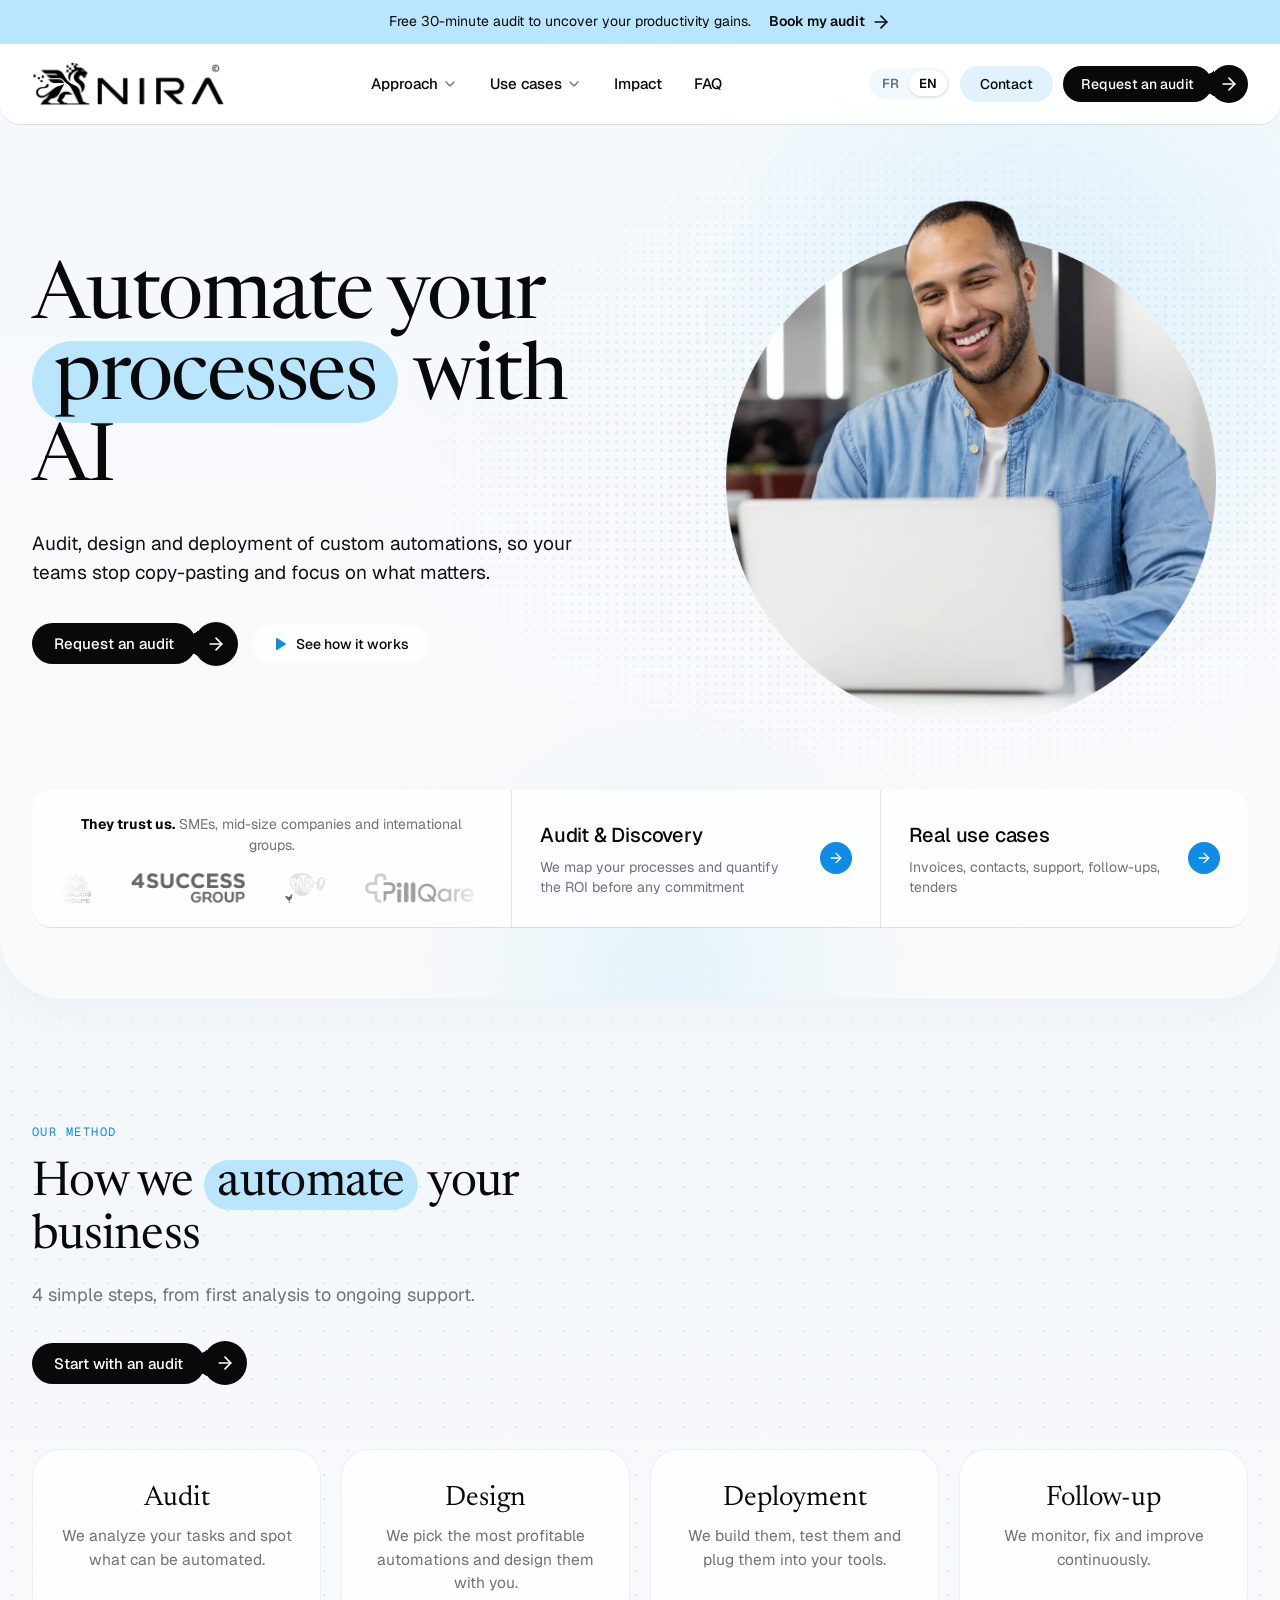
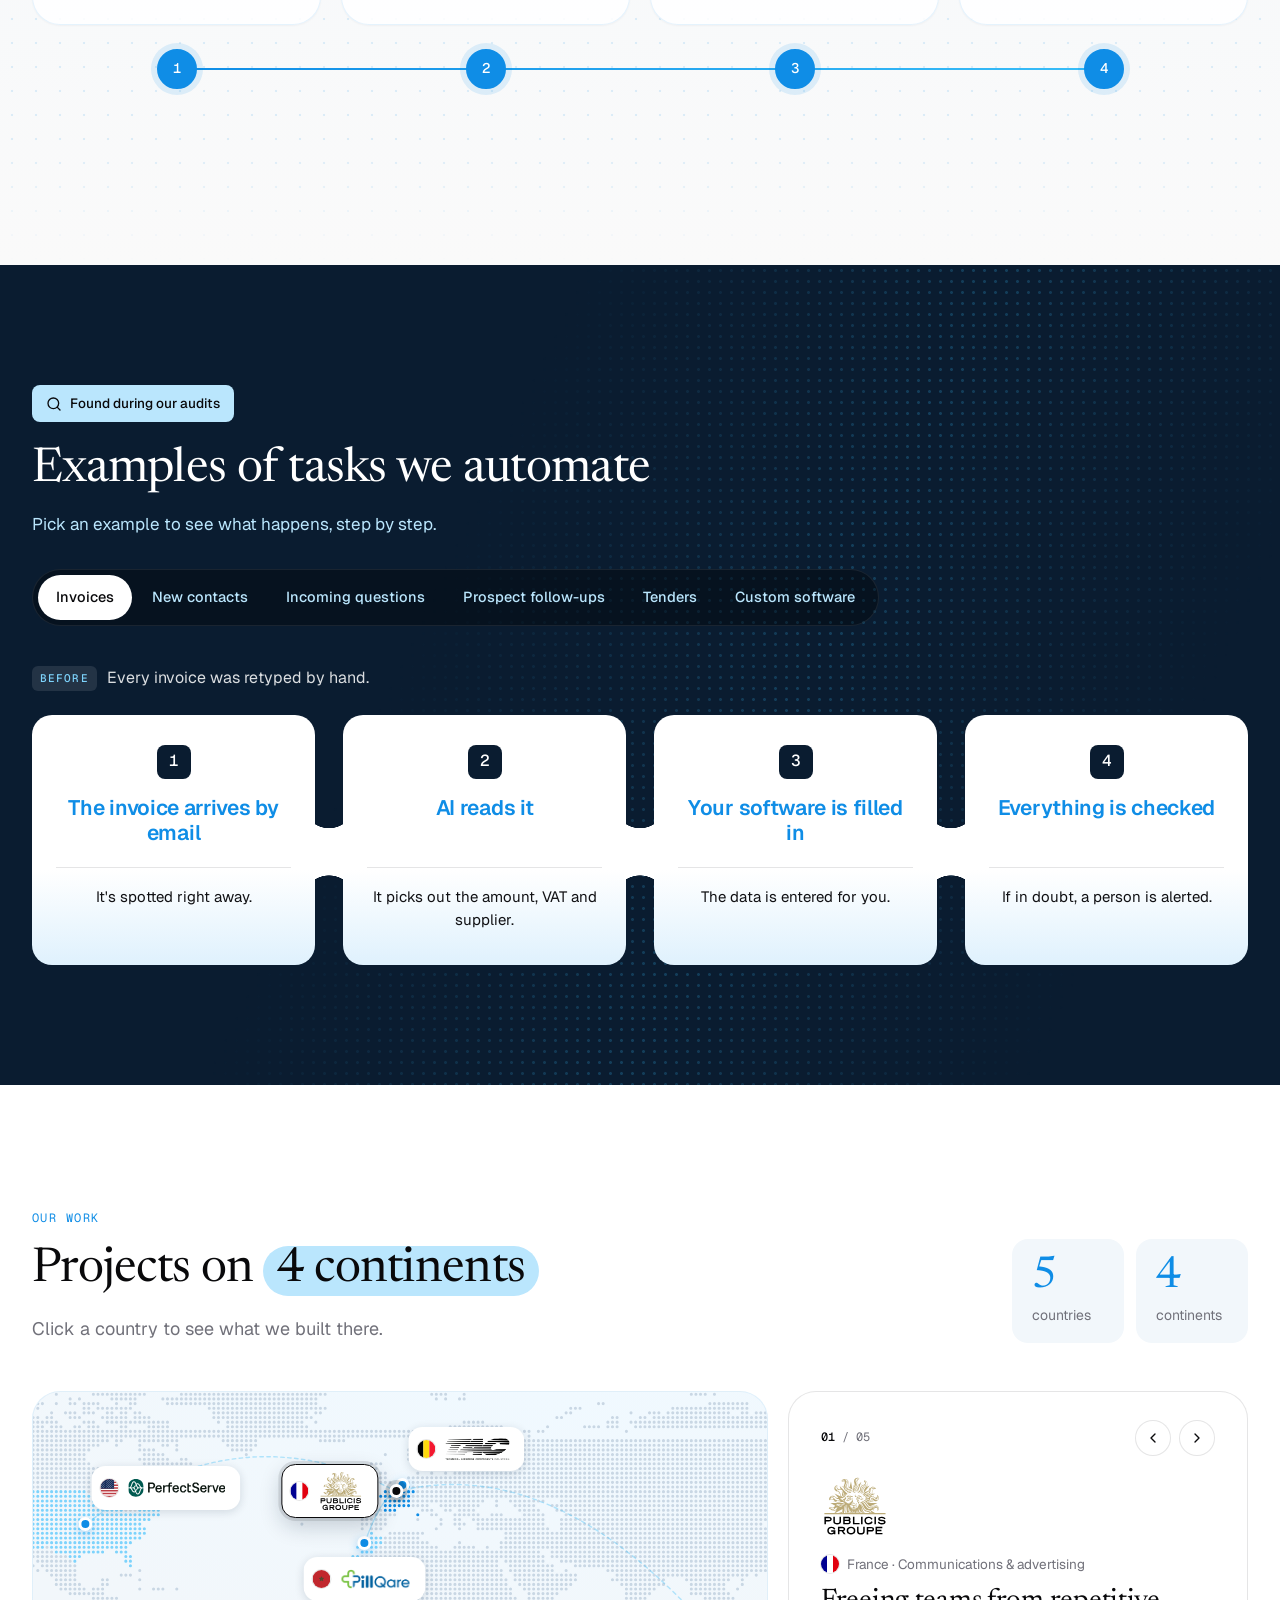
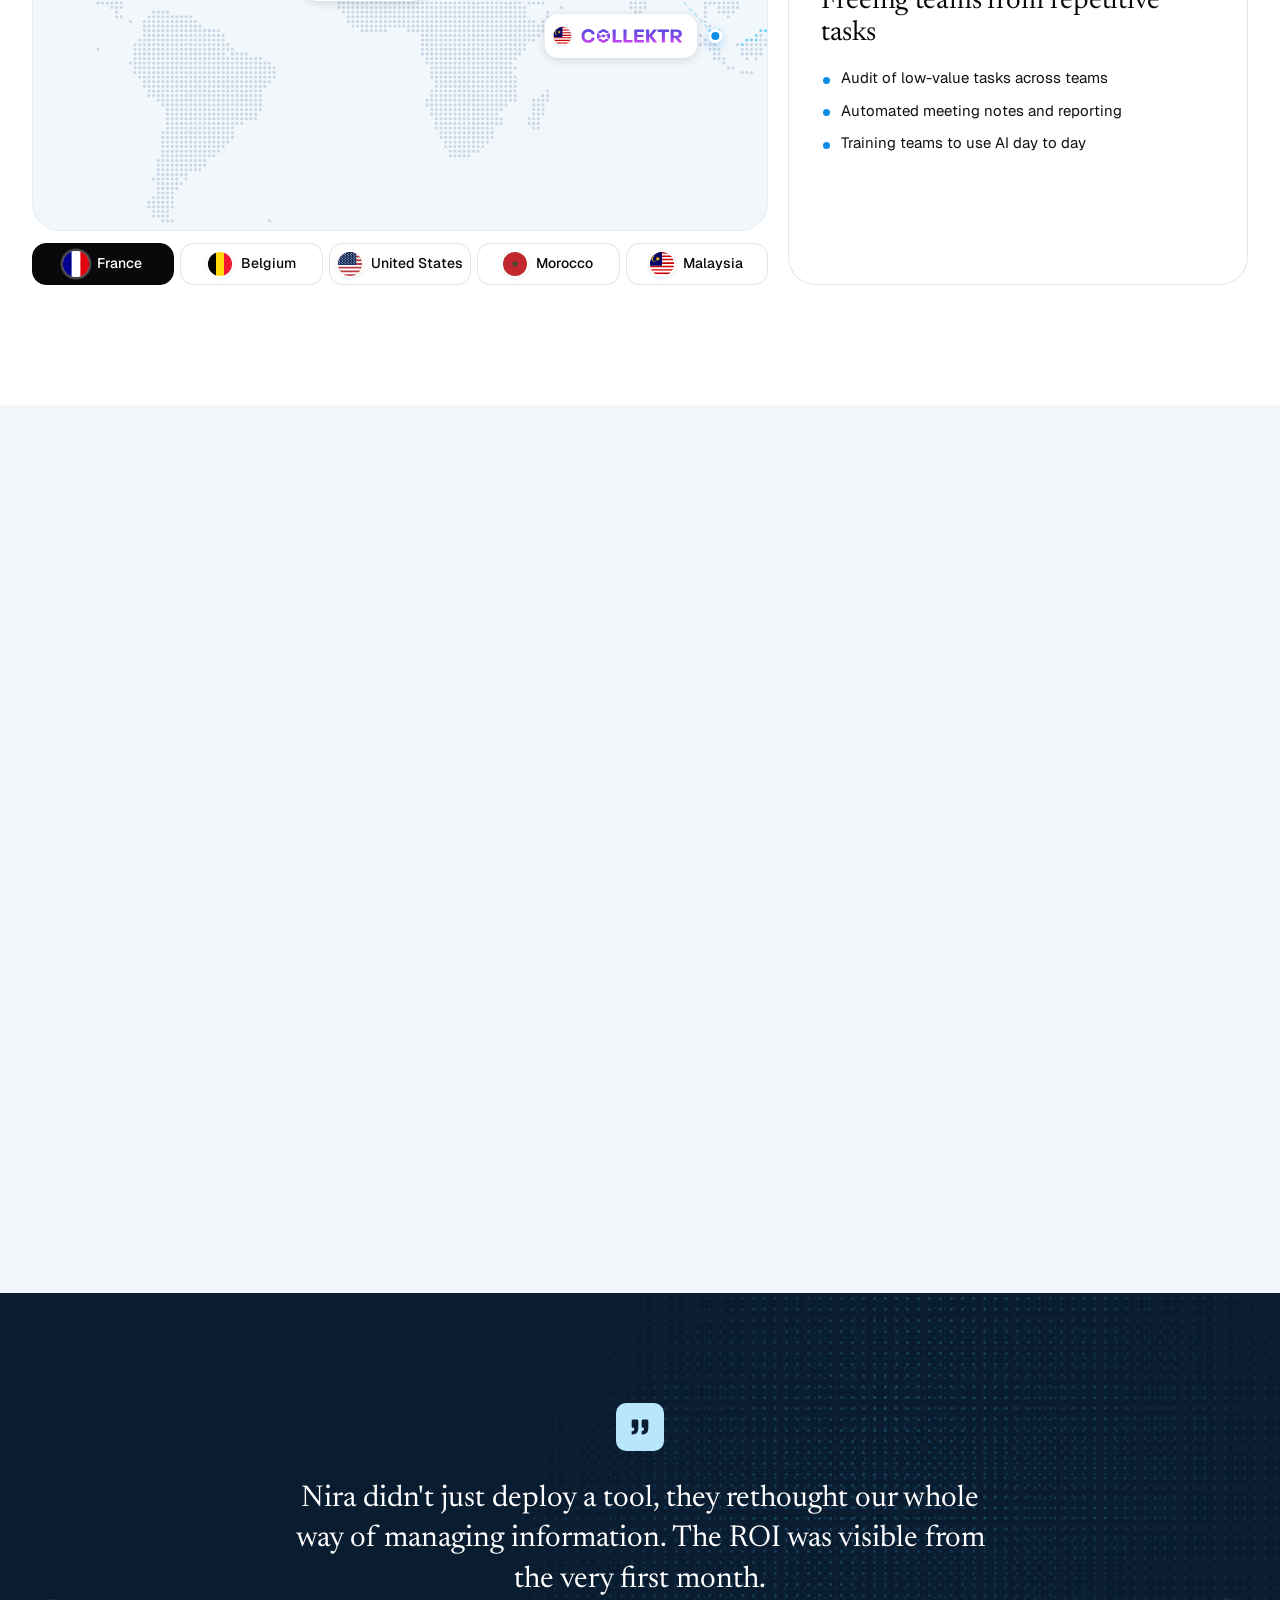
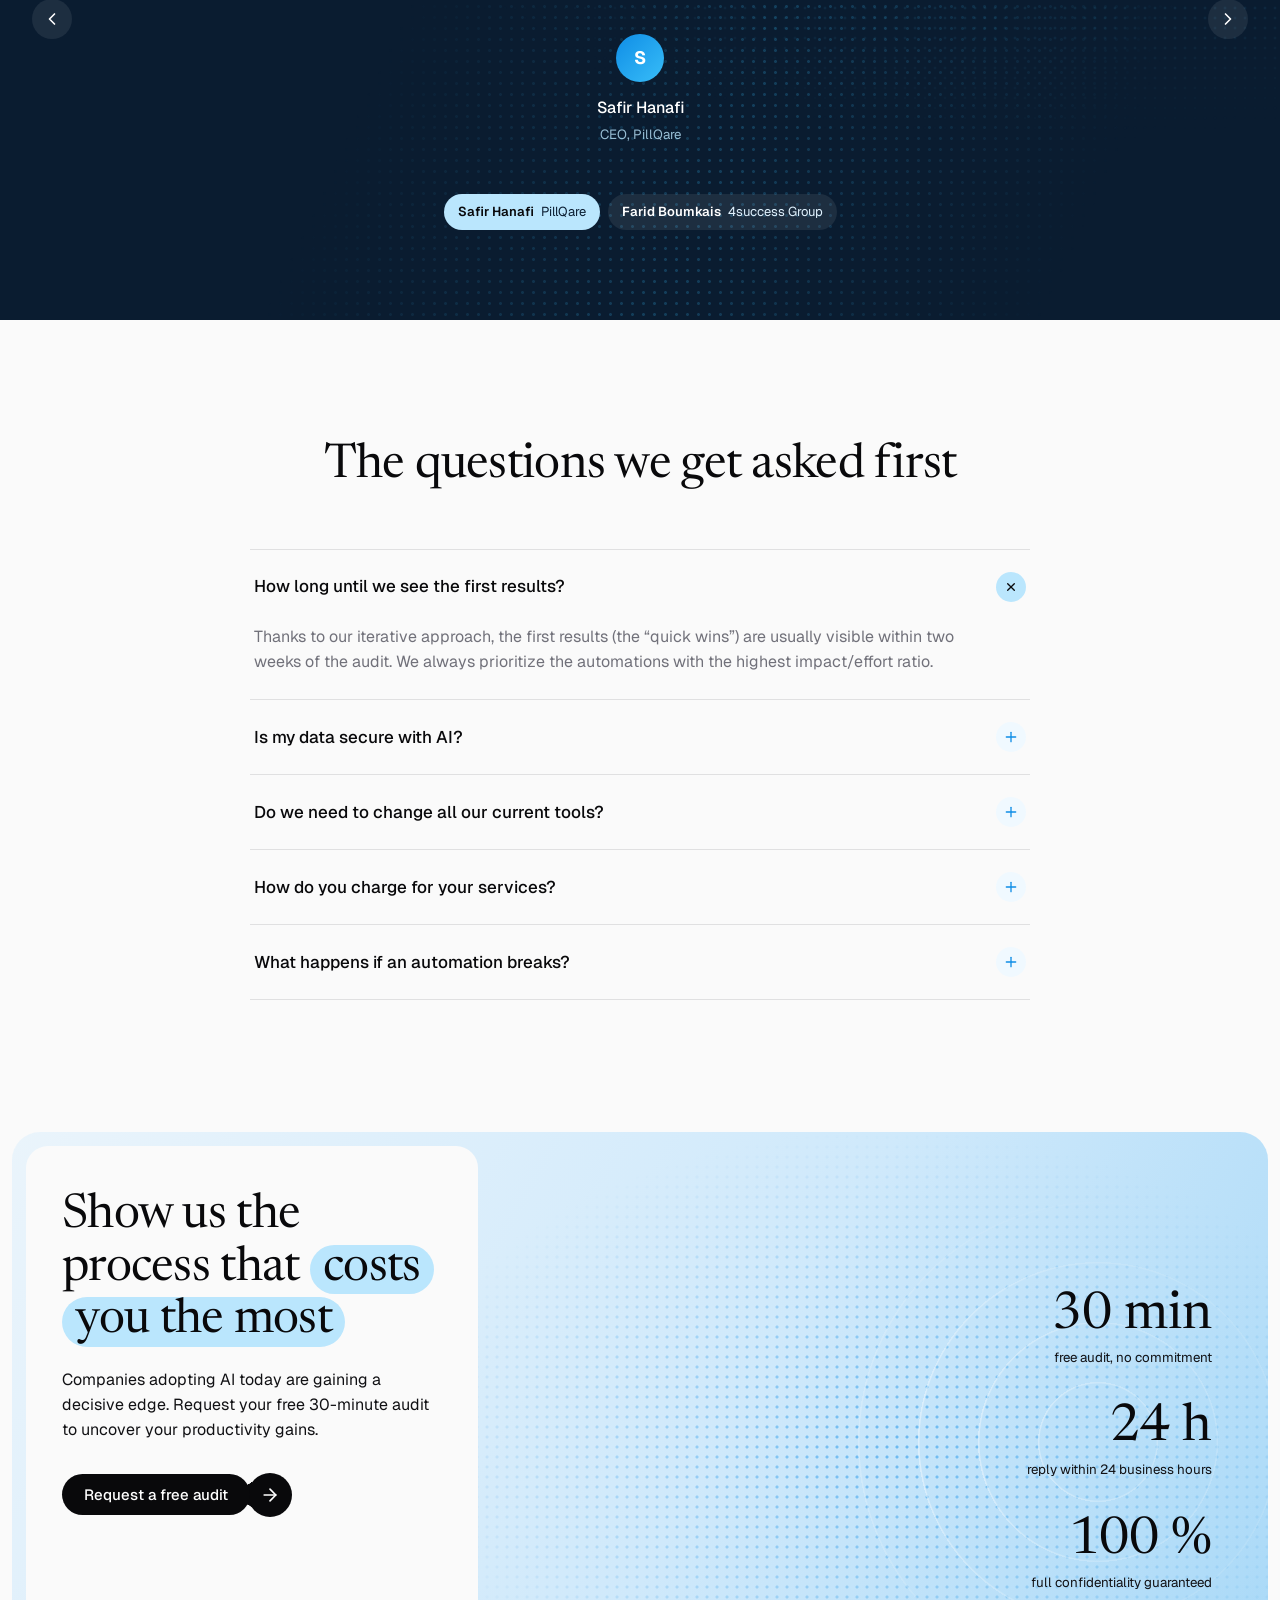
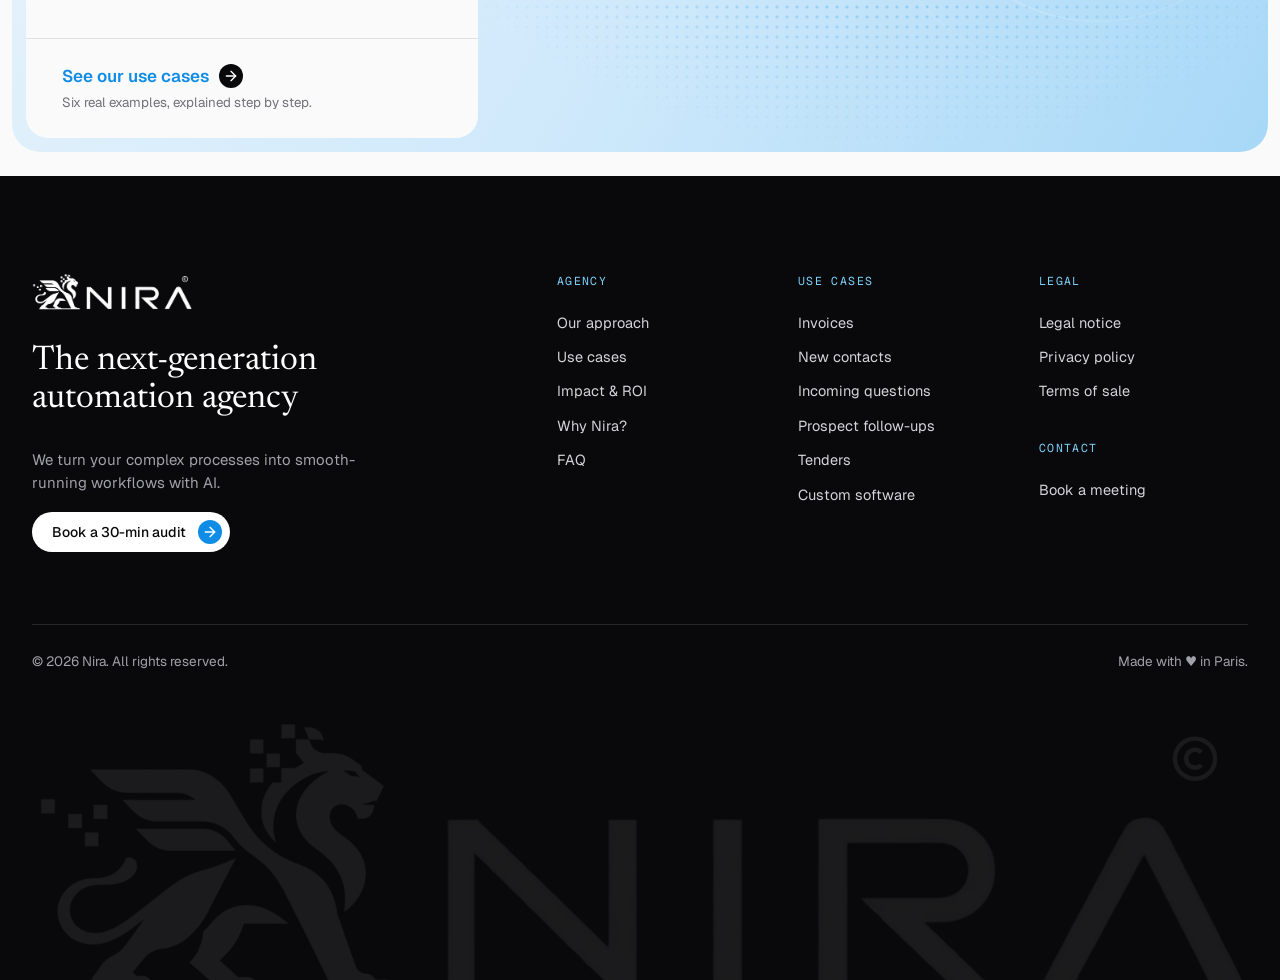
==== commit 9d36a922: "Version anglaise automatique, bouton FR/EN et film en anglais Co-Authored-By: Claude Opus 5.5 <norep" ====
--- a/index.html
+++ b/index.html
@@ -17,7 +17,8 @@
   <link rel="preconnect" href="https://fonts.googleapis.com" />
   <link rel="preconnect" href="https://fonts.gstatic.com" crossorigin />
   <link href="https://fonts.googleapis.com/css2?family=Caveat:wght@600&family=Geist:wght@400;500;600;700&family=Geist+Mono:wght@400;500&family=Newsreader:opsz,wght@6..72,400;6..72,500&display=swap" rel="stylesheet" />
-  <link rel="stylesheet" href="css/style.css?v=48" />
+  <link rel="stylesheet" href="css/style.css?v=49" />
+  <script src="js/i18n.js?v=2"></script>
 </head>
 <body>
 
--- a/css/style.css
+++ b/css/style.css
@@ -1254,3 +1254,14 @@
   .notfound__ctas .btn__arrow { width: 48px; height: 48px; }
   .notfound__ctas .pill { justify-content: center; padding: 15px 20px; font-size: 15px; }
 }
+
+/* Language switch (added by js/i18n.js) */
+.lang-switch { display: inline-flex; padding: 3px; border-radius: 999px; background: var(--sky-50); font-size: 13px; font-weight: 600; }
+.lang-switch a { padding: 6px 10px; border-radius: 999px; color: var(--gray); line-height: 1; transition: background .2s, color .2s; }
+.lang-switch a:hover { color: var(--ink); }
+.lang-switch a.is-active { background: #fff; color: var(--ink); box-shadow: 0 1px 3px rgba(10,25,47,.12); }
+@media (max-width: 380px) { .lang-switch a { padding: 6px 8px; } }
+
+/* The method reel is French only: English shows the written steps alone */
+html[lang="en"] .method__social { display: none; }
+html[lang="en"] .method__top { grid-template-columns: 1fr; }
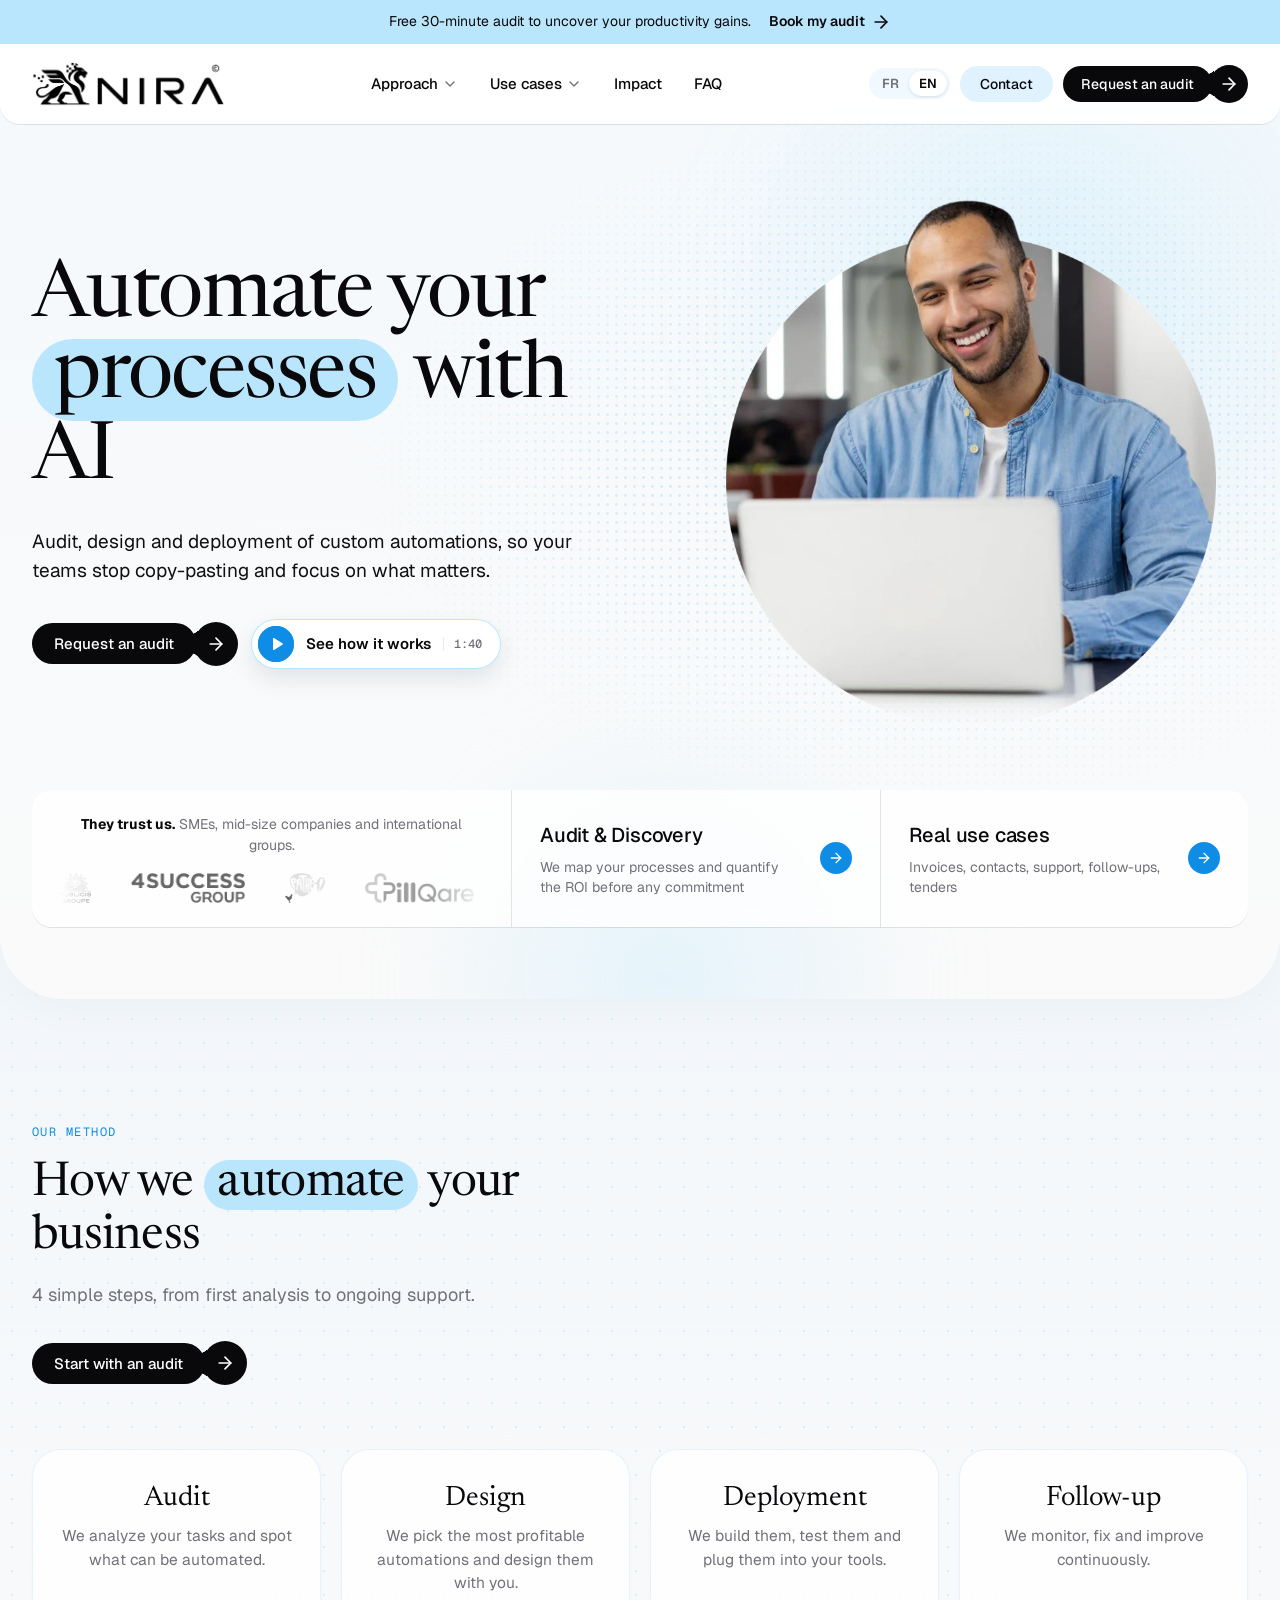
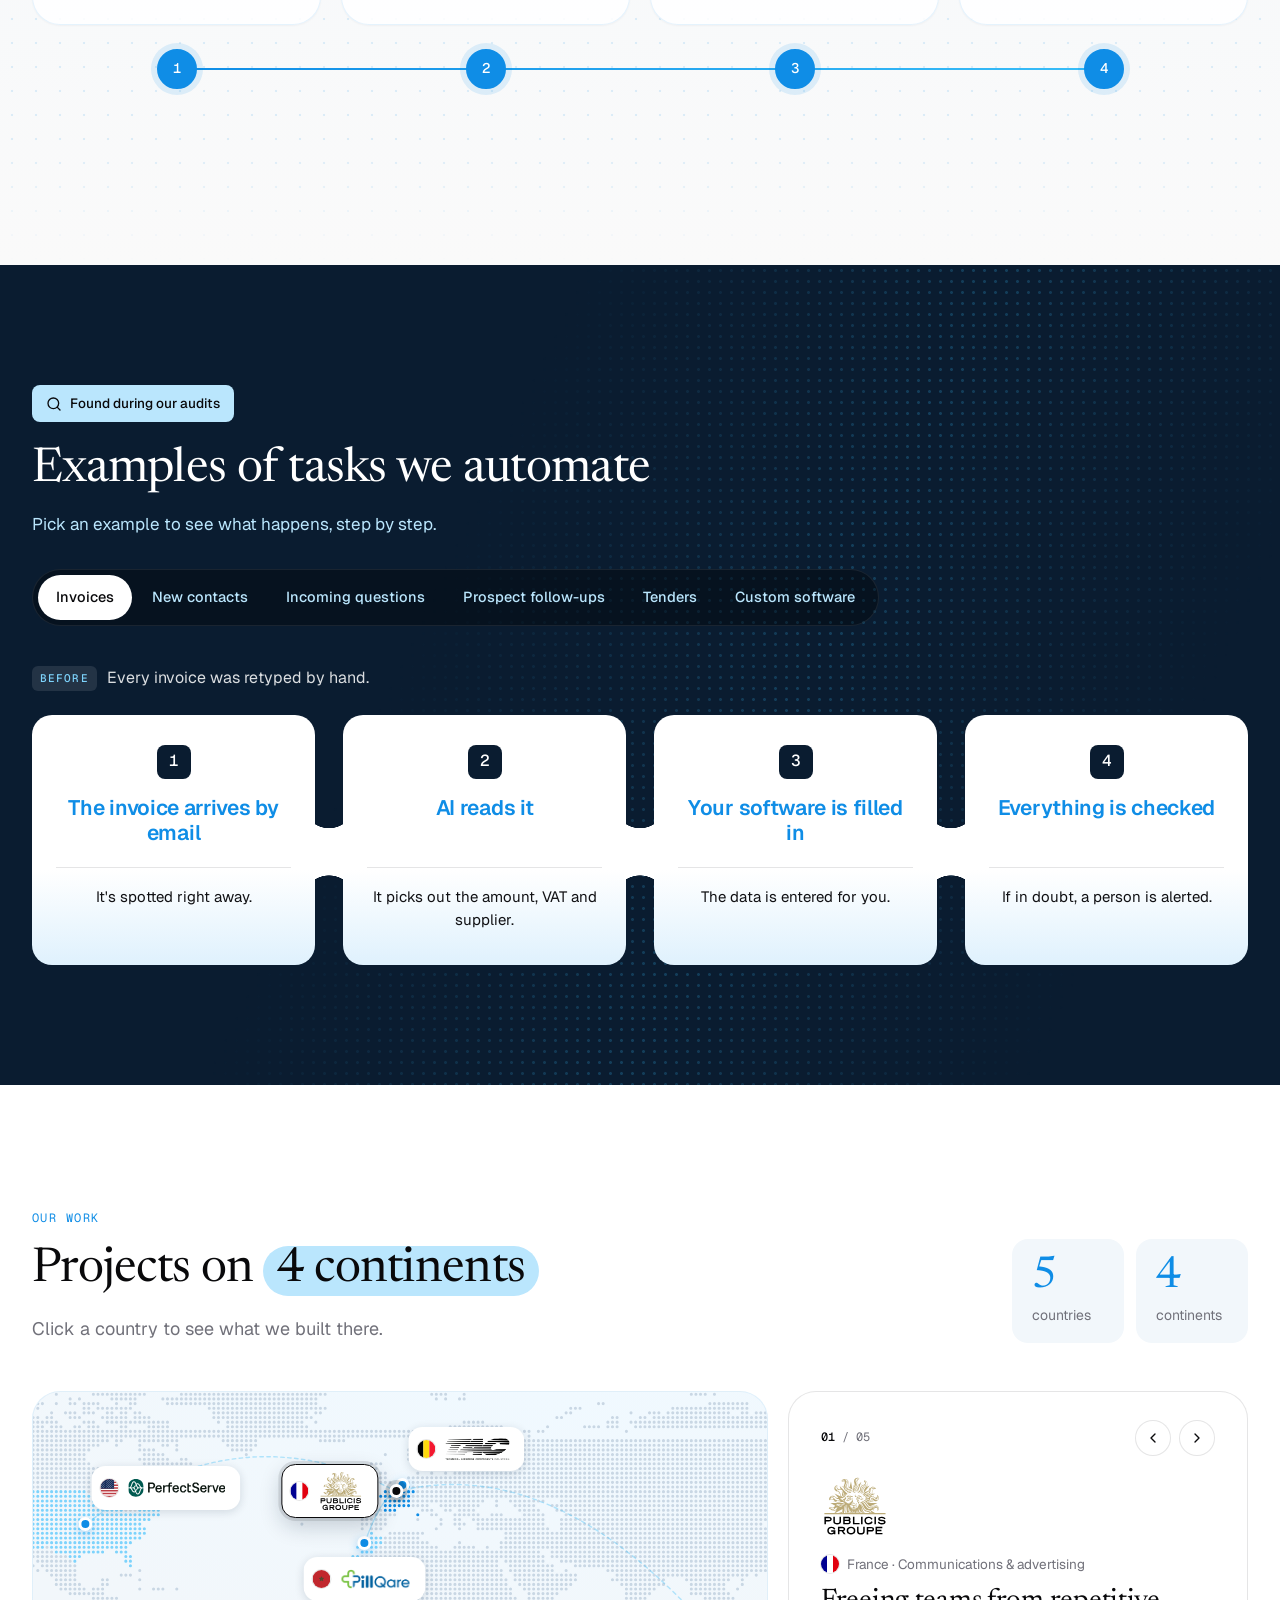
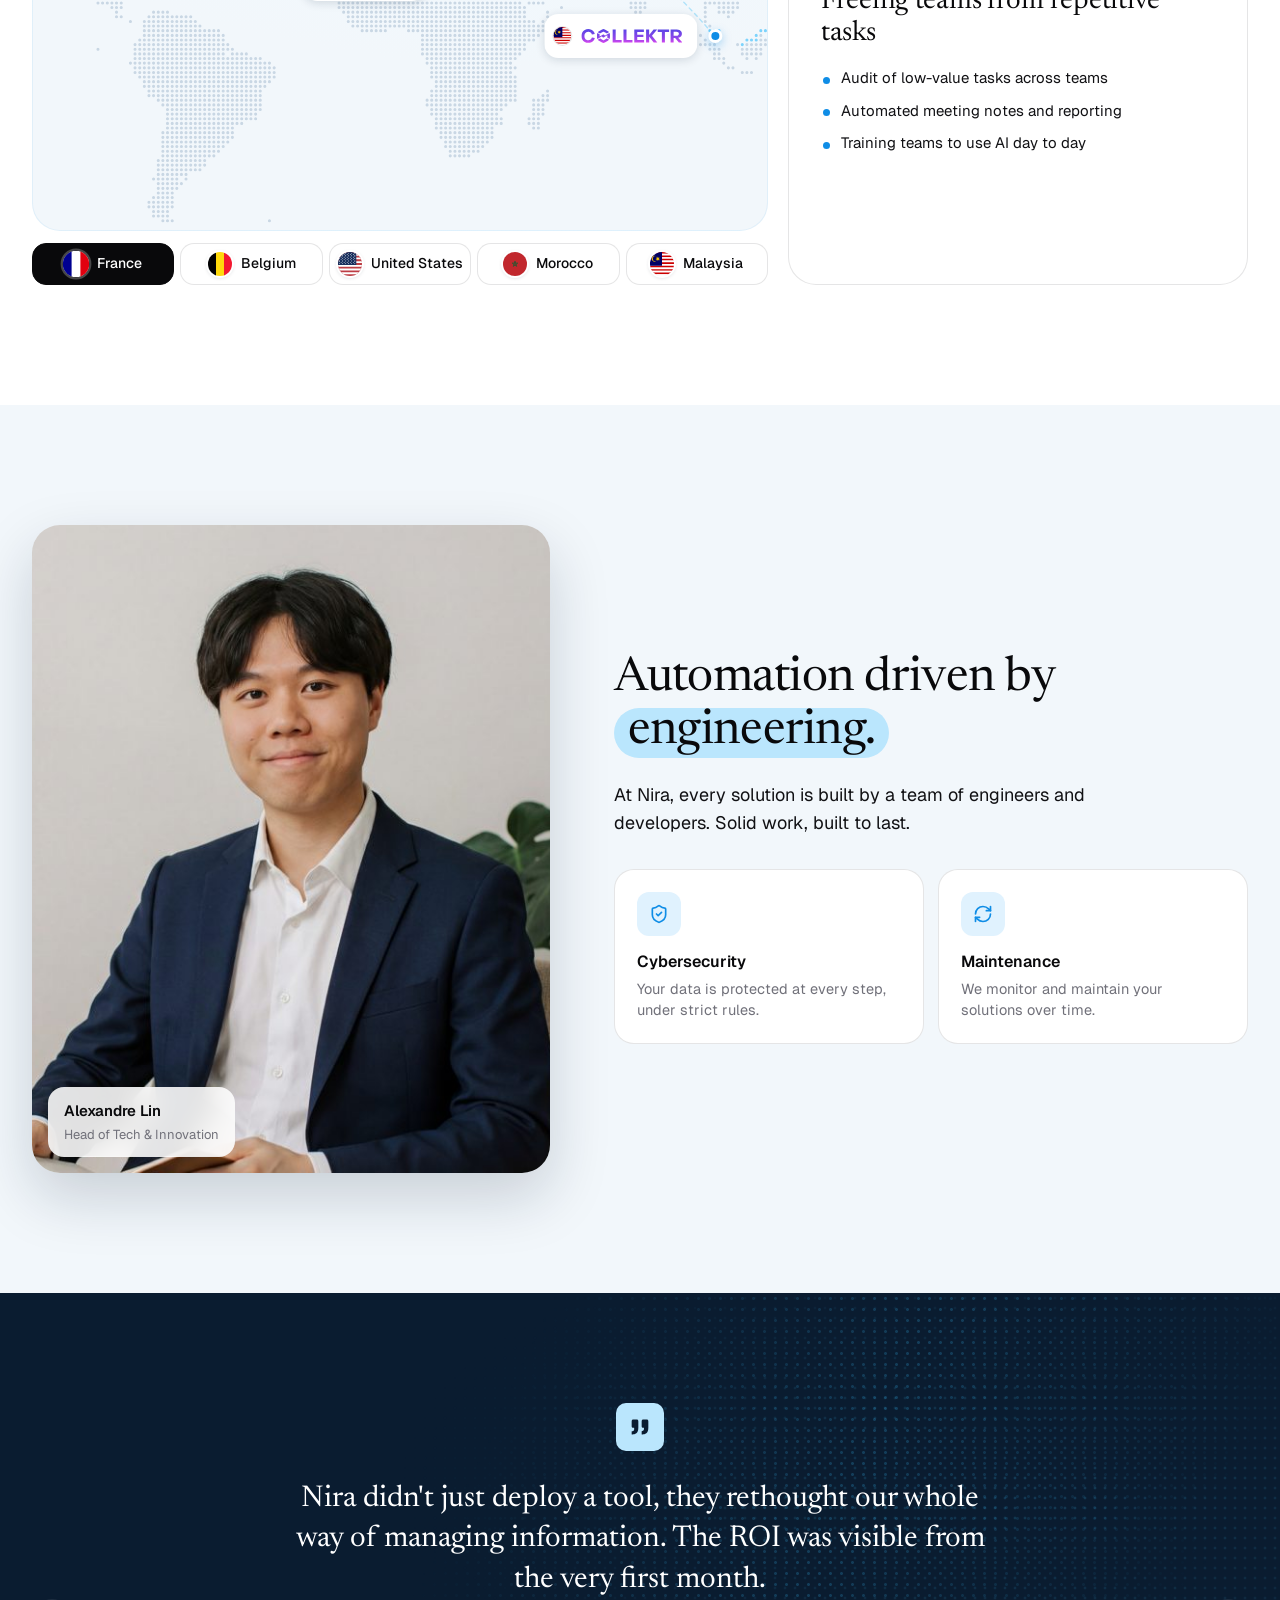
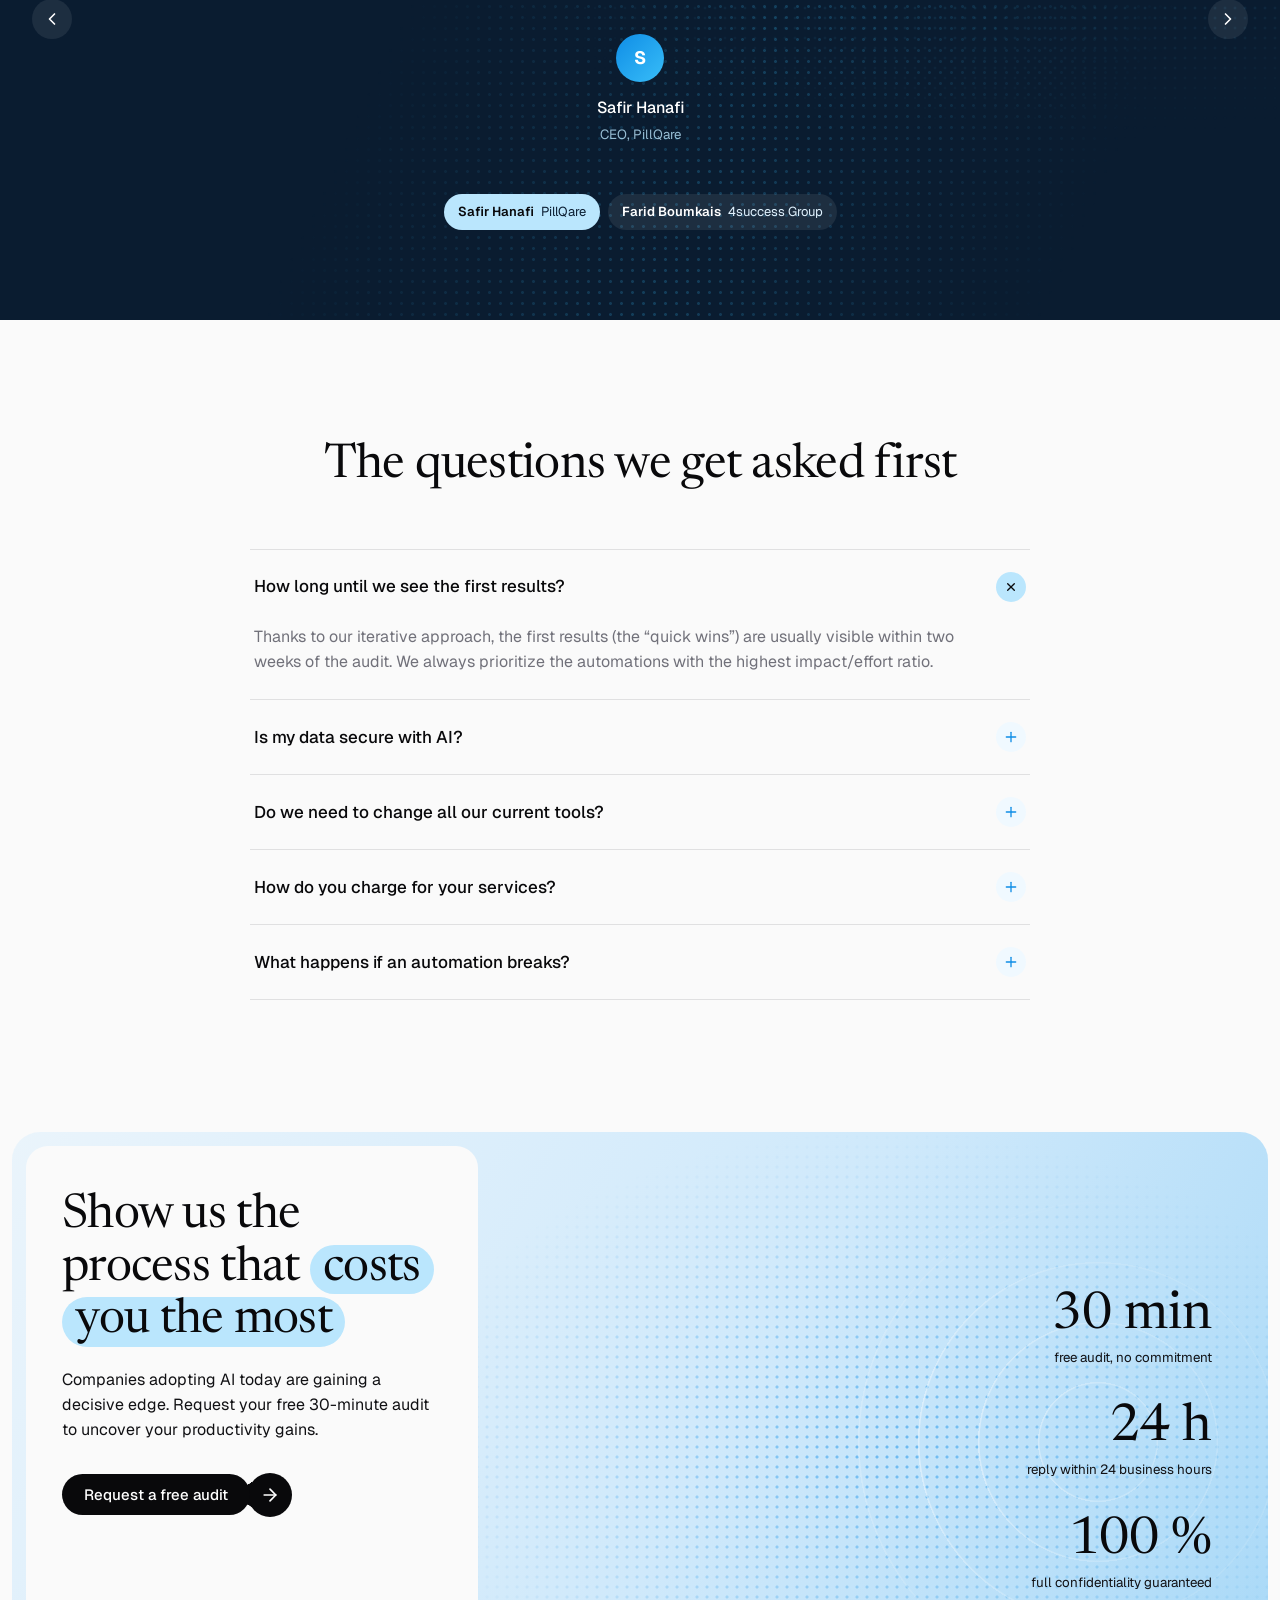
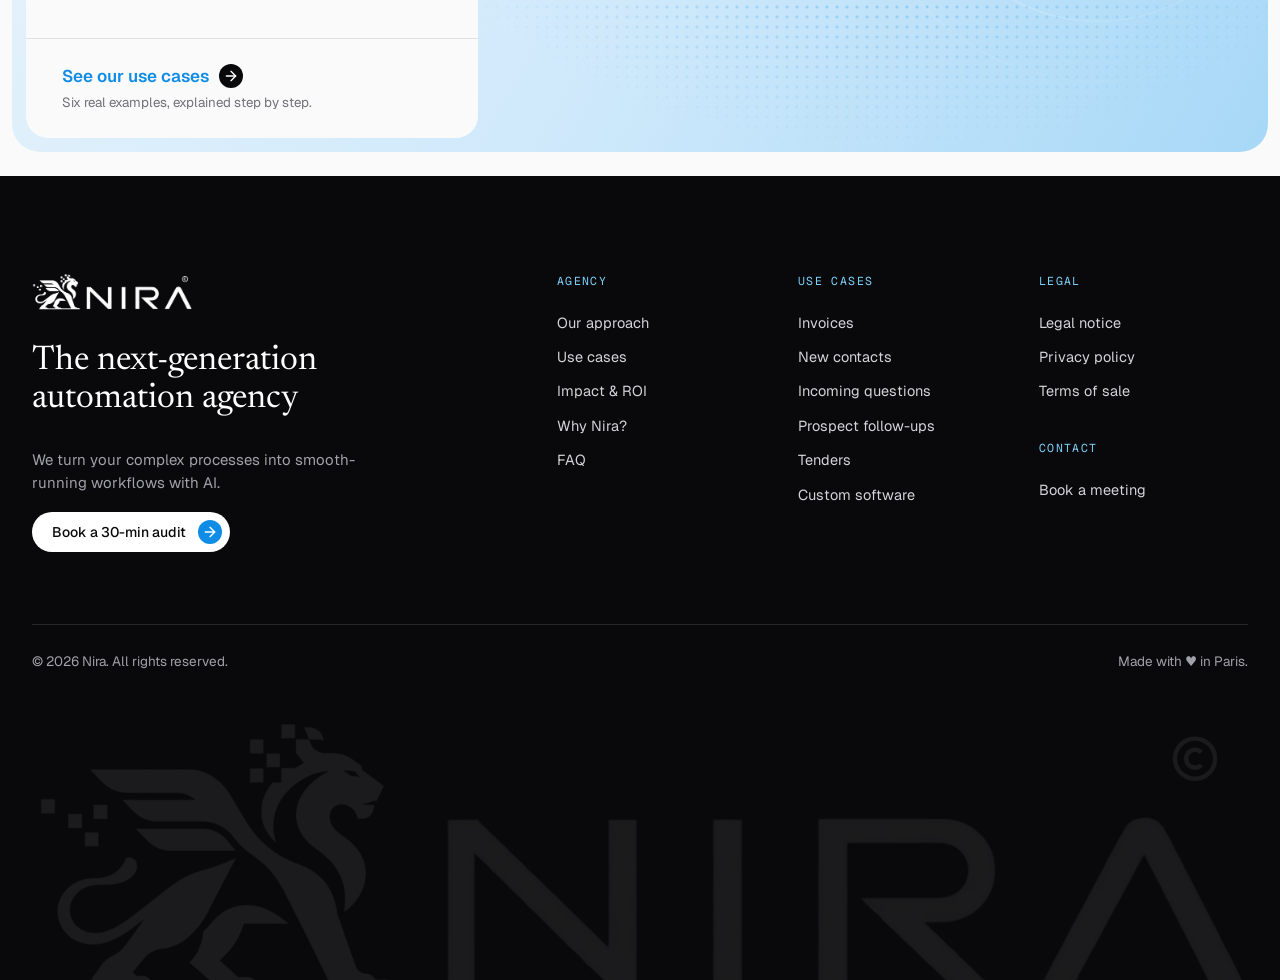
==== commit 2cef3b88: "Bouton vidéo de l'accueil plus visible Co-Authored-By: Claude Opus 5.5 <noreply@anthropic.com>" ====
--- a/index.html
+++ b/index.html
@@ -17,7 +17,7 @@
   <link rel="preconnect" href="https://fonts.googleapis.com" />
   <link rel="preconnect" href="https://fonts.gstatic.com" crossorigin />
   <link href="https://fonts.googleapis.com/css2?family=Caveat:wght@600&family=Geist:wght@400;500;600;700&family=Geist+Mono:wght@400;500&family=Newsreader:opsz,wght@6..72,400;6..72,500&display=swap" rel="stylesheet" />
-  <link rel="stylesheet" href="css/style.css?v=49" />
+  <link rel="stylesheet" href="css/style.css?v=50" />
   <script src="js/i18n.js?v=2"></script>
 </head>
 <body>
@@ -140,7 +140,7 @@
       <p class="hero__lead">Audit, conception et déploiement d’automatisations sur mesure, pour que vos équipes arrêtent de copier-coller et se concentrent sur ce qui compte.</p>
       <div class="hero__ctas">
         <a class="btn" href="https://calendly.com/valentino-nira-ia/30min" target="_blank" rel="noopener"><span class="btn__label">Demander un audit</span><span class="btn__arrow"><svg class="ic"><use href="#i-arrow"/></svg></span></a>
-        <button type="button" class="pill pill--ghost js-open-video" aria-haspopup="dialog" aria-controls="video-modal"><svg class="ic ic--sm"><use href="#i-play"/></svg> Voir comment ça fonctionne</button>
+        <button type="button" class="pill pill--ghost hero-play js-open-video" aria-haspopup="dialog" aria-controls="video-modal"><span class="hero-play__icon" aria-hidden="true"><svg class="ic ic--sm"><use href="#i-play"/></svg></span><span>Voir comment ça fonctionne</span><span class="hero-play__time">1:40</span></button>
       </div>
 
     </div>
--- a/css/style.css
+++ b/css/style.css
@@ -1265,3 +1265,13 @@
 /* The method reel is French only: English shows the written steps alone */
 html[lang="en"] .method__social { display: none; }
 html[lang="en"] .method__top { grid-template-columns: 1fr; }
+
+/* Hero "watch the film" button: more visible */
+.pill.hero-play { gap: 12px; padding: 6px 18px 6px 6px; font-size: 15px; font-weight: 600; background: #fff; box-shadow: 0 0 0 1px var(--sky-200), 0 10px 24px rgba(10,25,47,.10); }
+.hero-play__icon { position: relative; display: grid; place-items: center; width: 36px; height: 36px; border-radius: 50%; background: var(--blue); }
+.pill--ghost .hero-play__icon .ic { color: #fff; margin-left: 2px; }
+.hero-play__icon::after { content: ""; position: absolute; inset: 0; border-radius: 50%; border: 2px solid var(--blue); animation: heroPlayPulse 2s var(--ease) infinite; }
+.hero-play__time { font-family: "Geist Mono", monospace; font-size: 12px; font-weight: 500; color: var(--gray); padding-left: 10px; border-left: 1px solid var(--line); }
+.pill.hero-play:hover { transform: translateY(-2px); box-shadow: 0 0 0 1px var(--blue), 0 14px 30px rgba(10,25,47,.14); }
+@keyframes heroPlayPulse { from { transform: scale(1); opacity: .7; } to { transform: scale(1.7); opacity: 0; } }
+@media (prefers-reduced-motion: reduce) { .hero-play__icon::after { animation: none; } }
